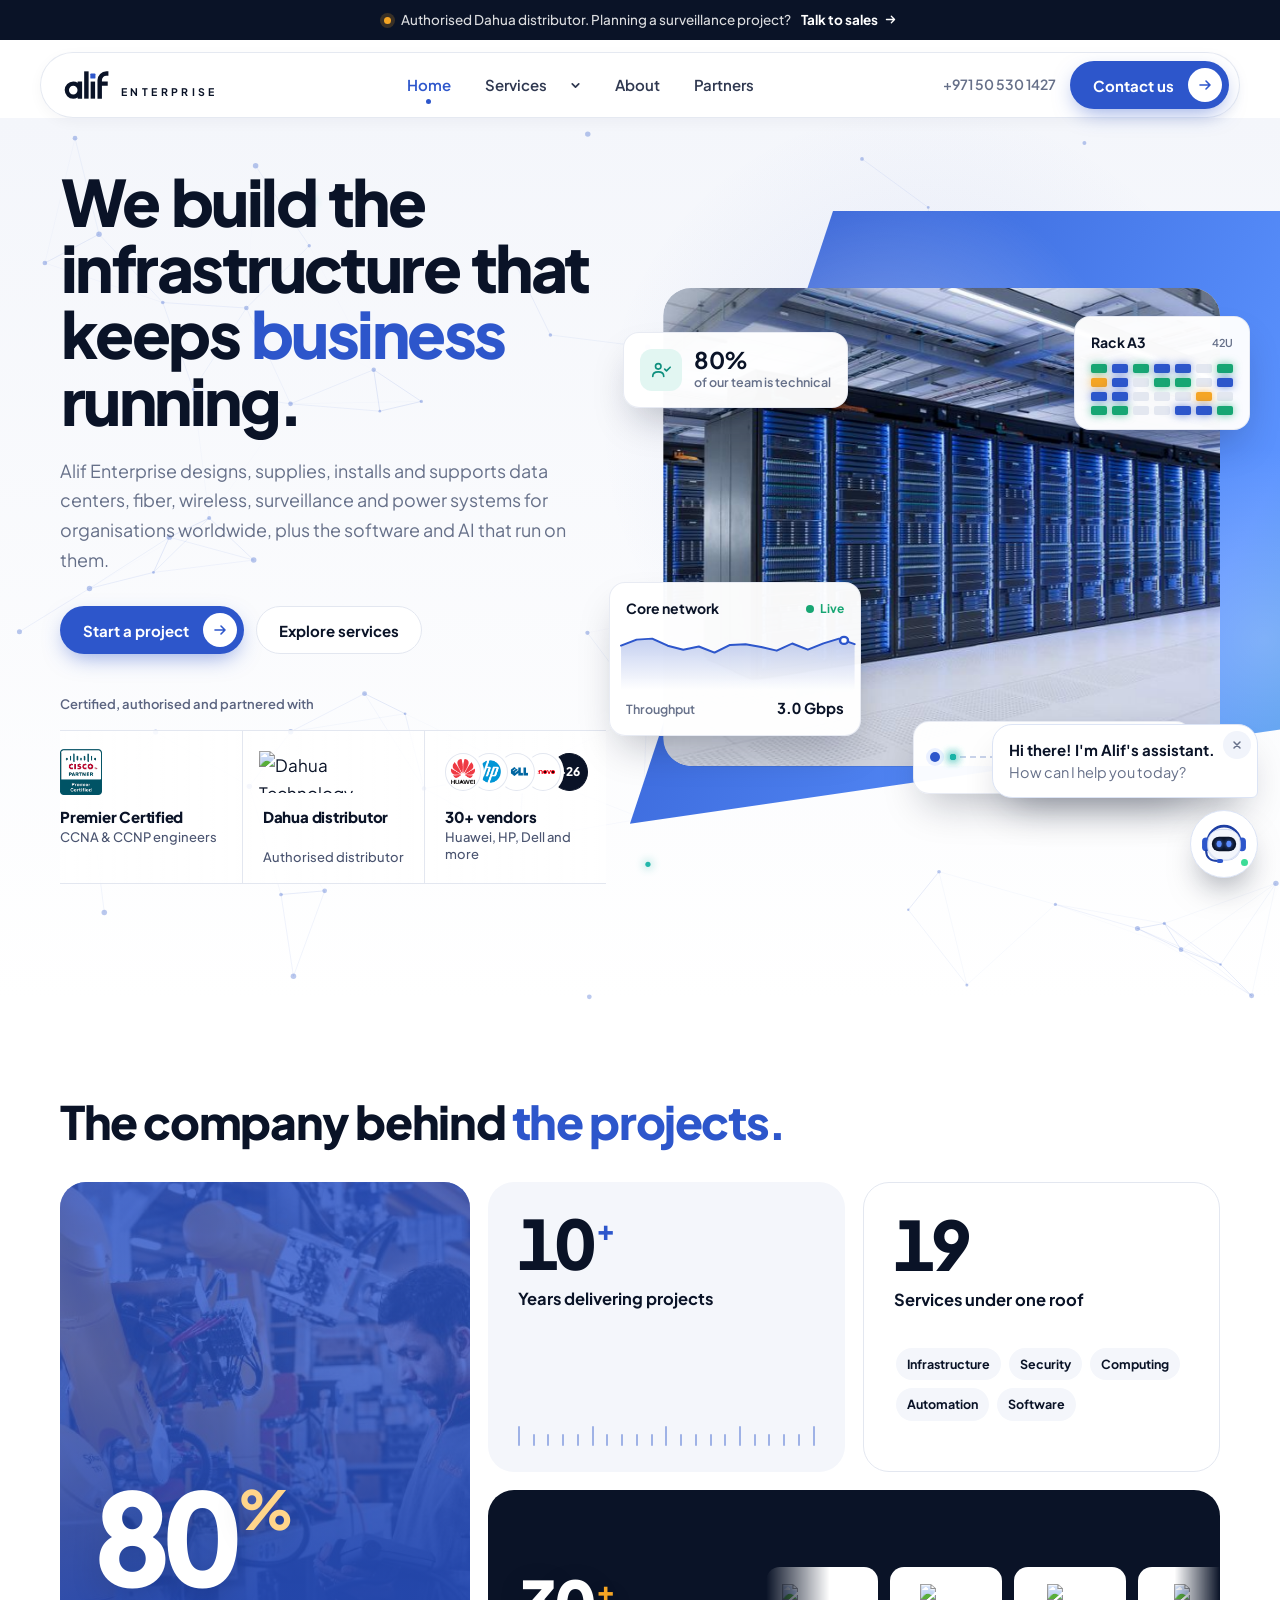
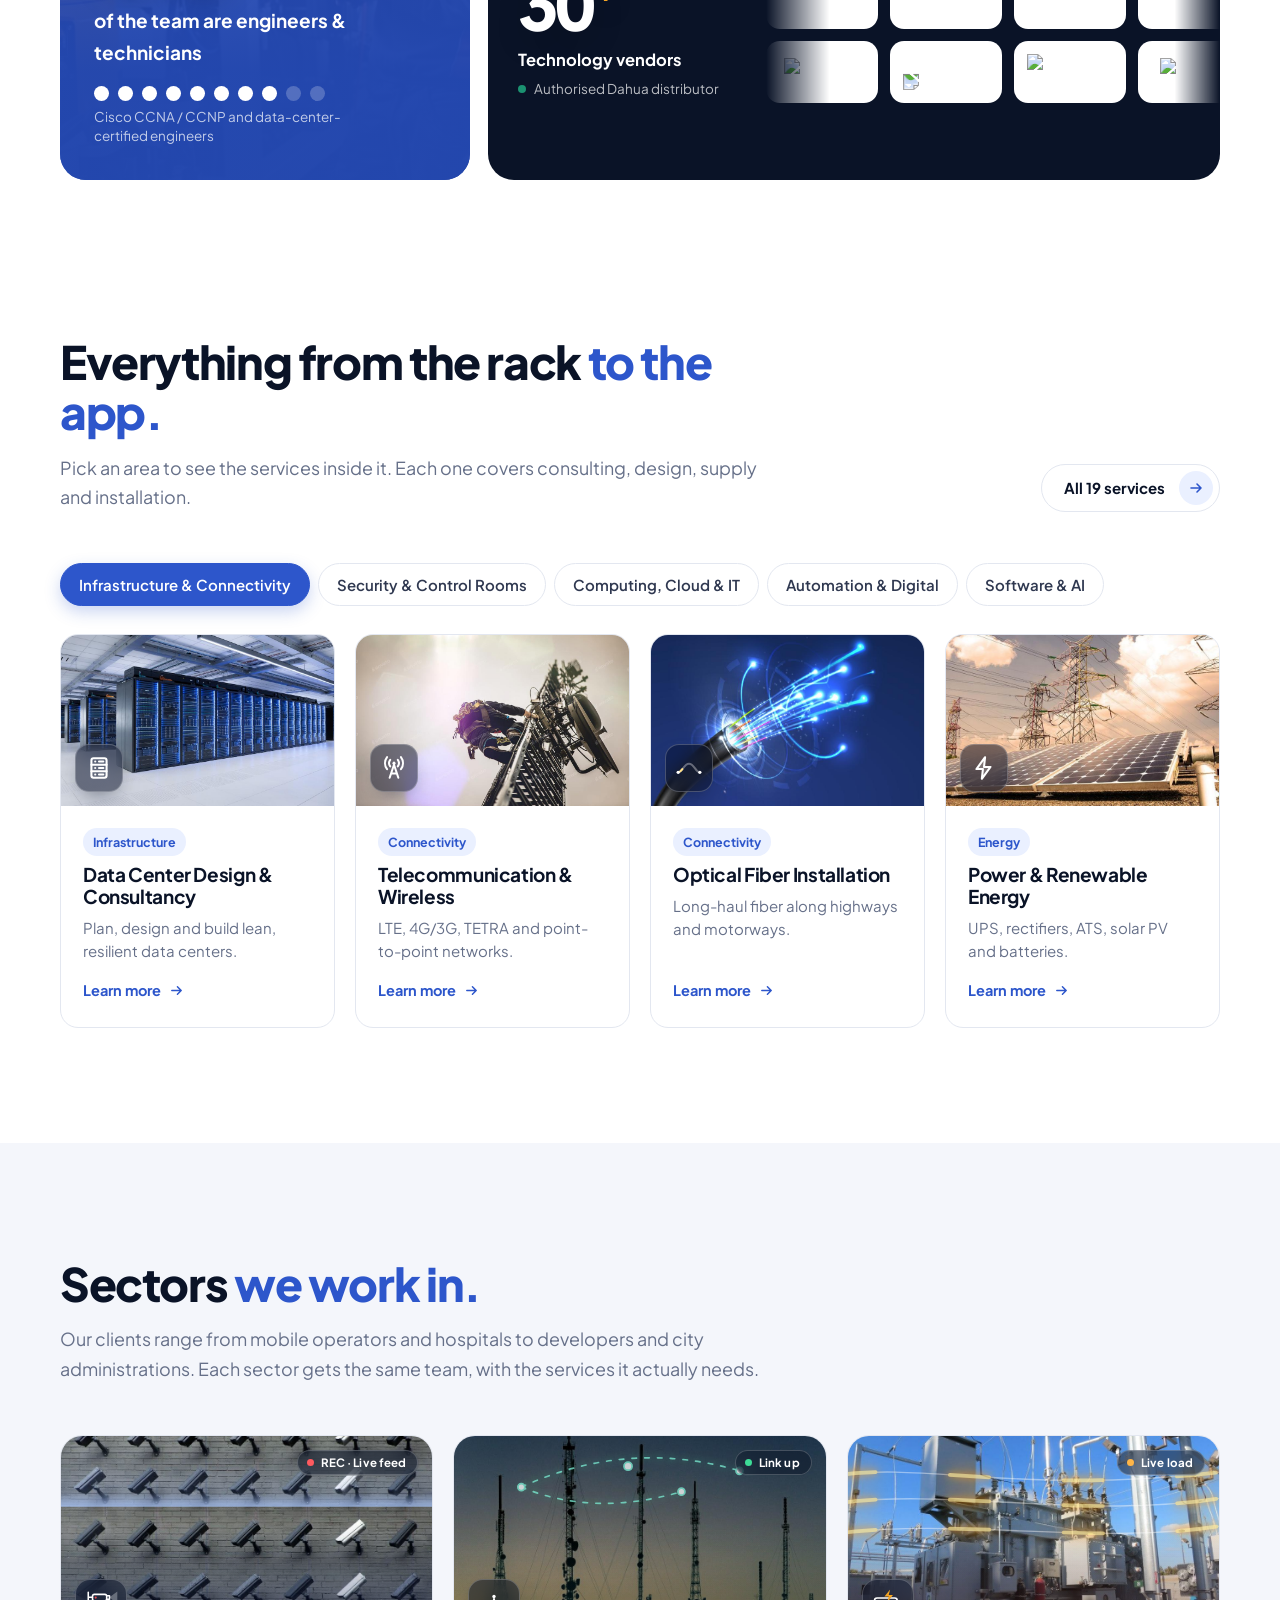
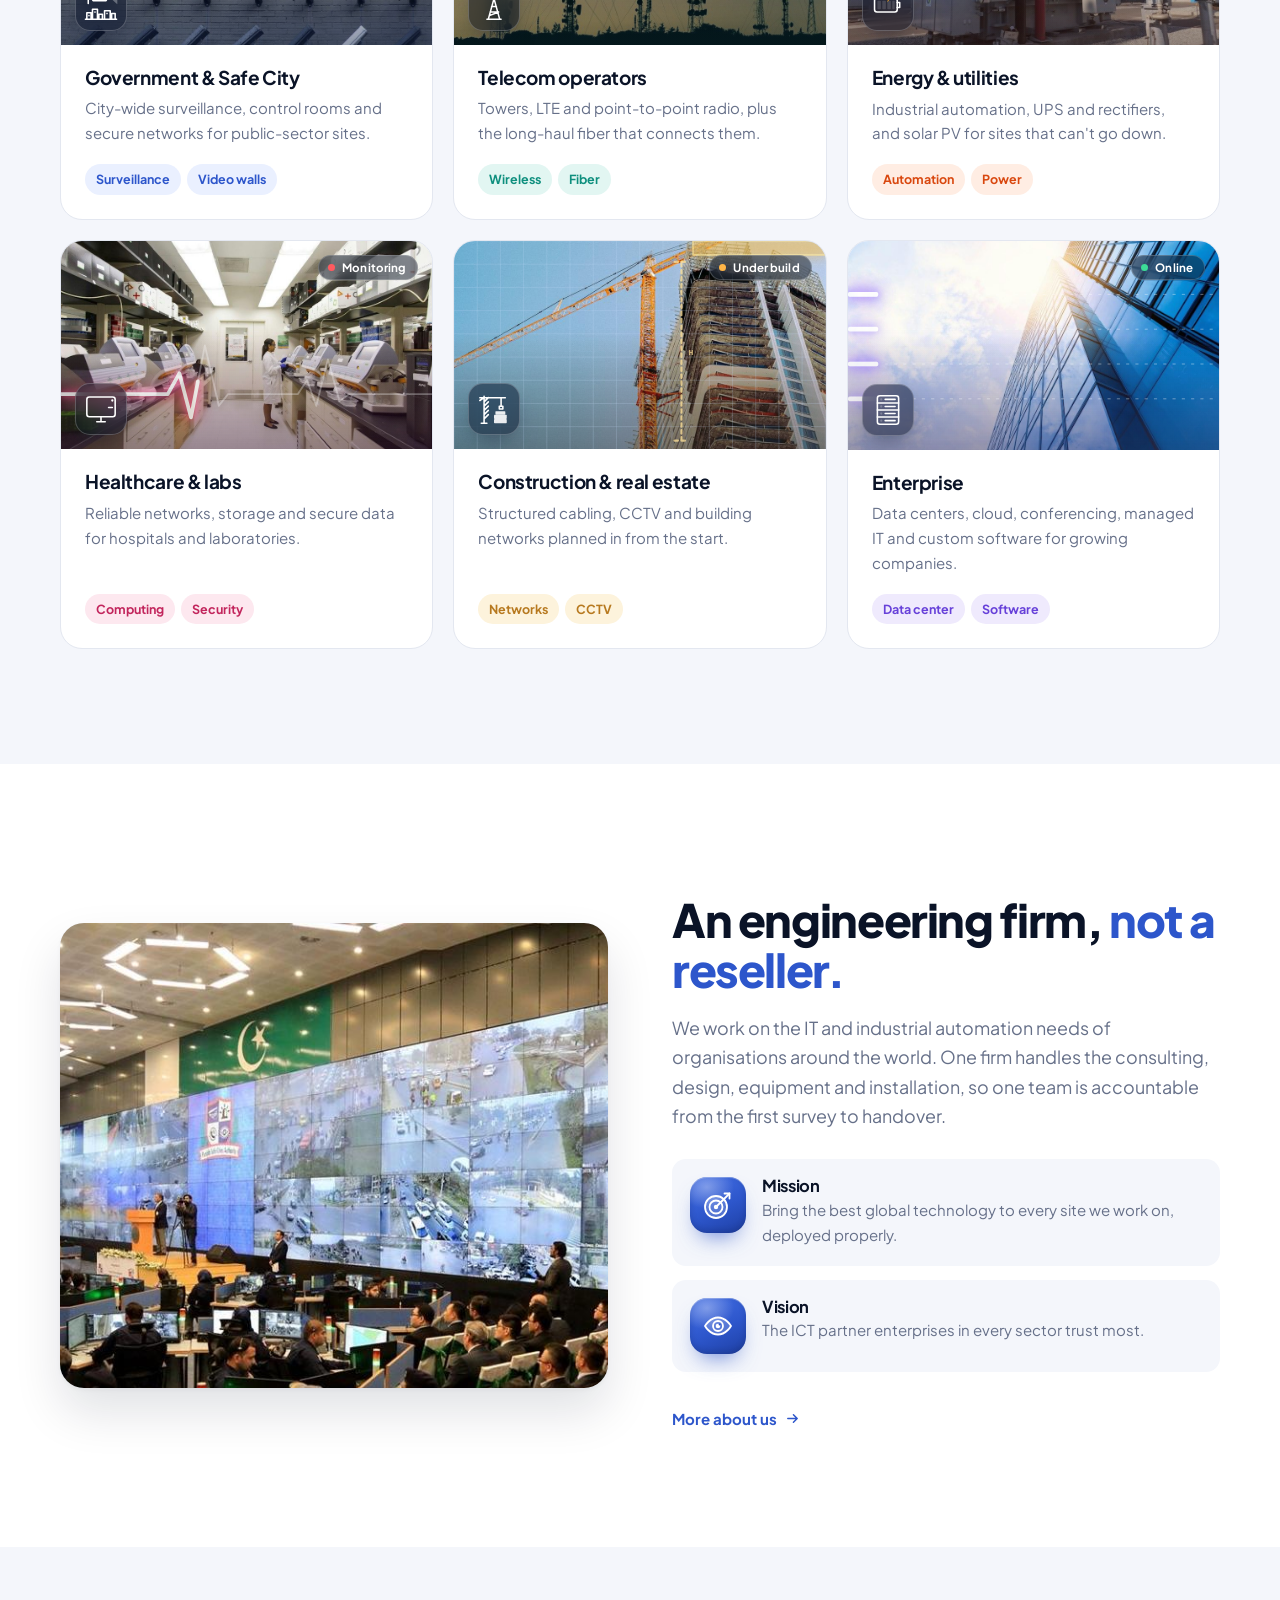
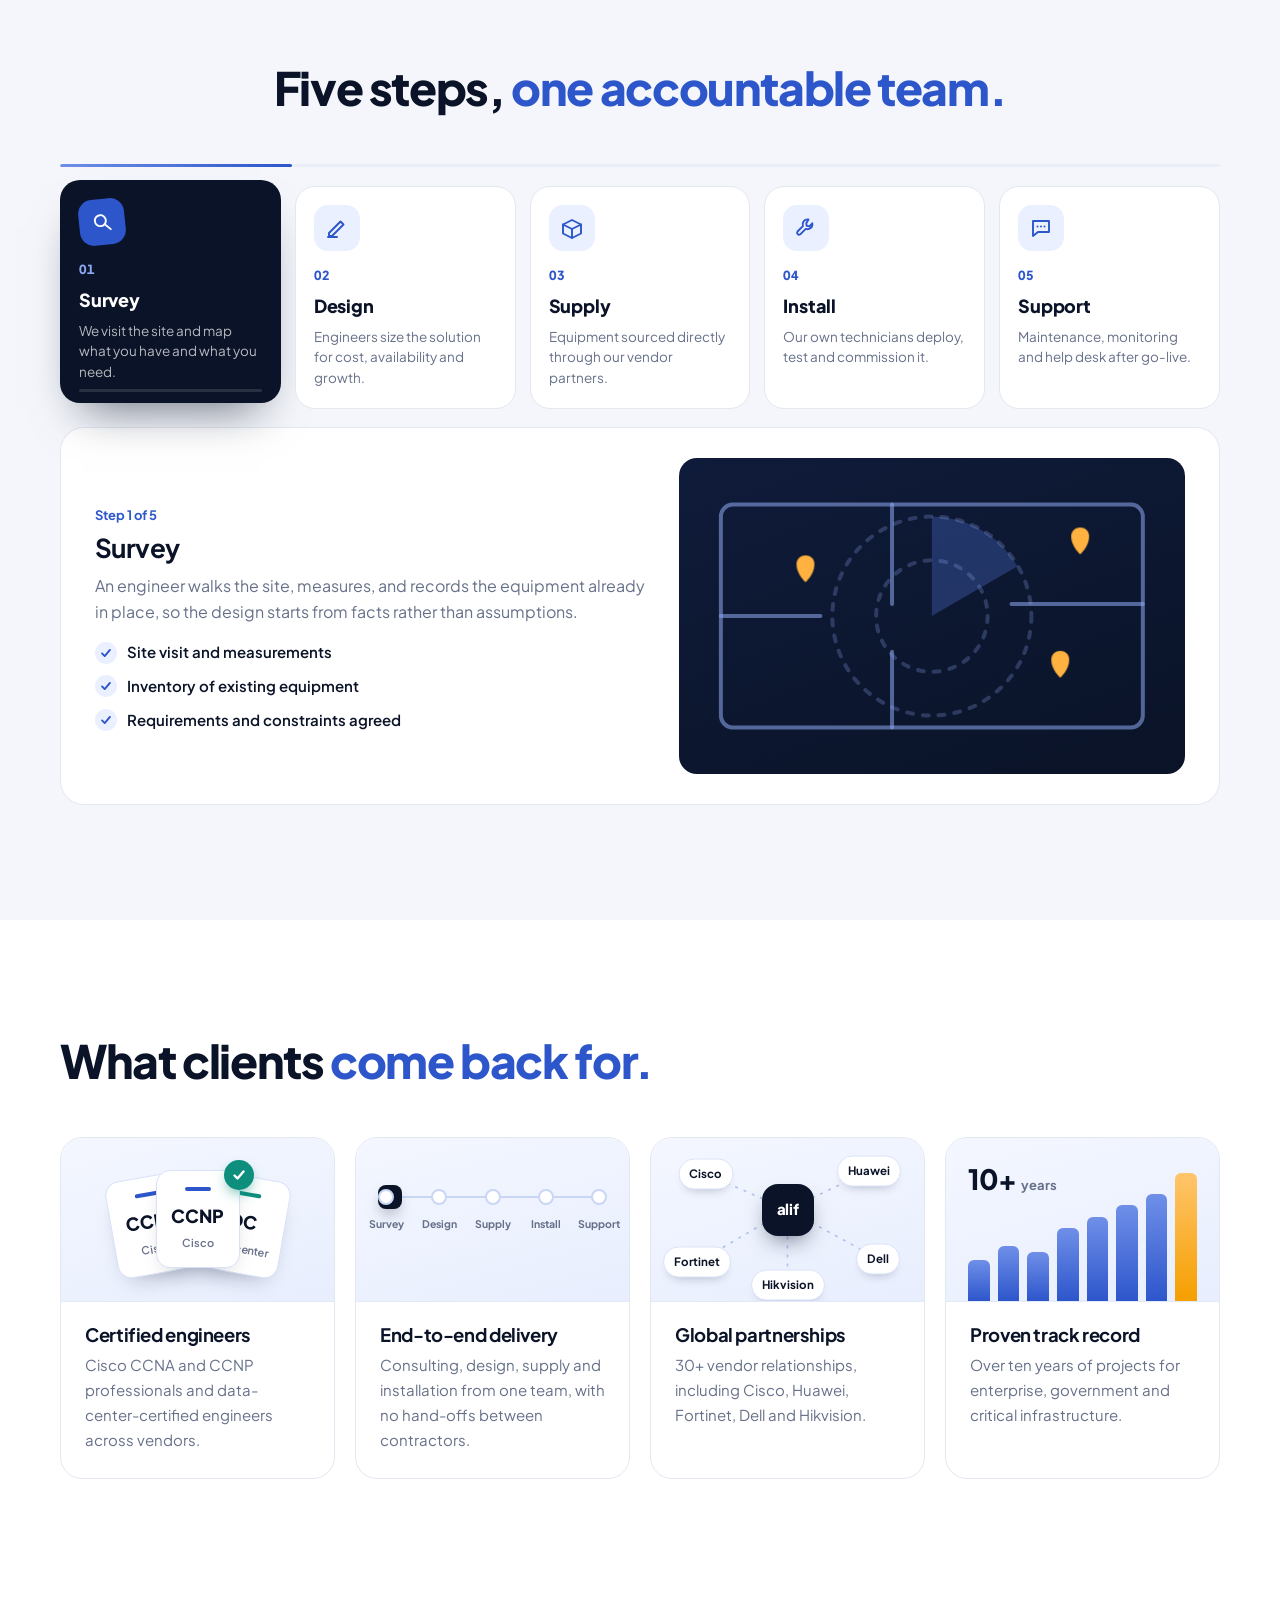
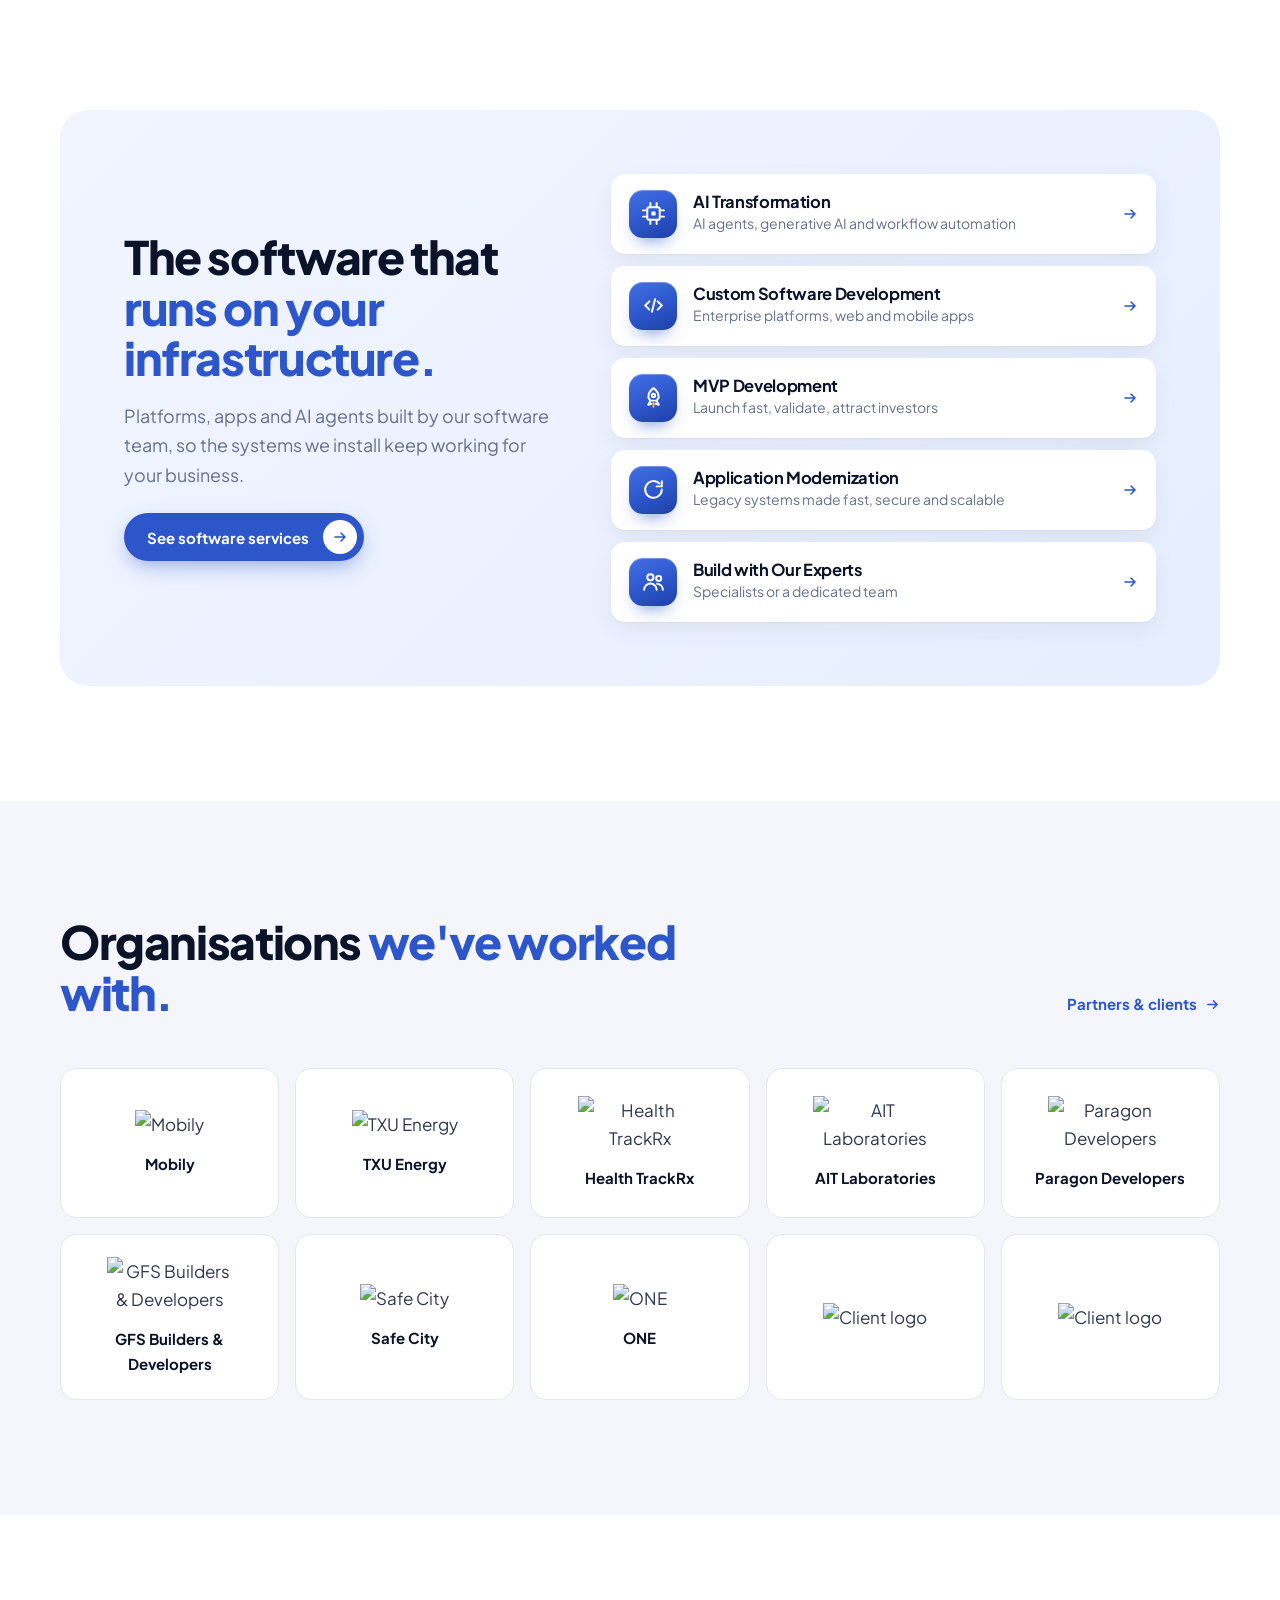
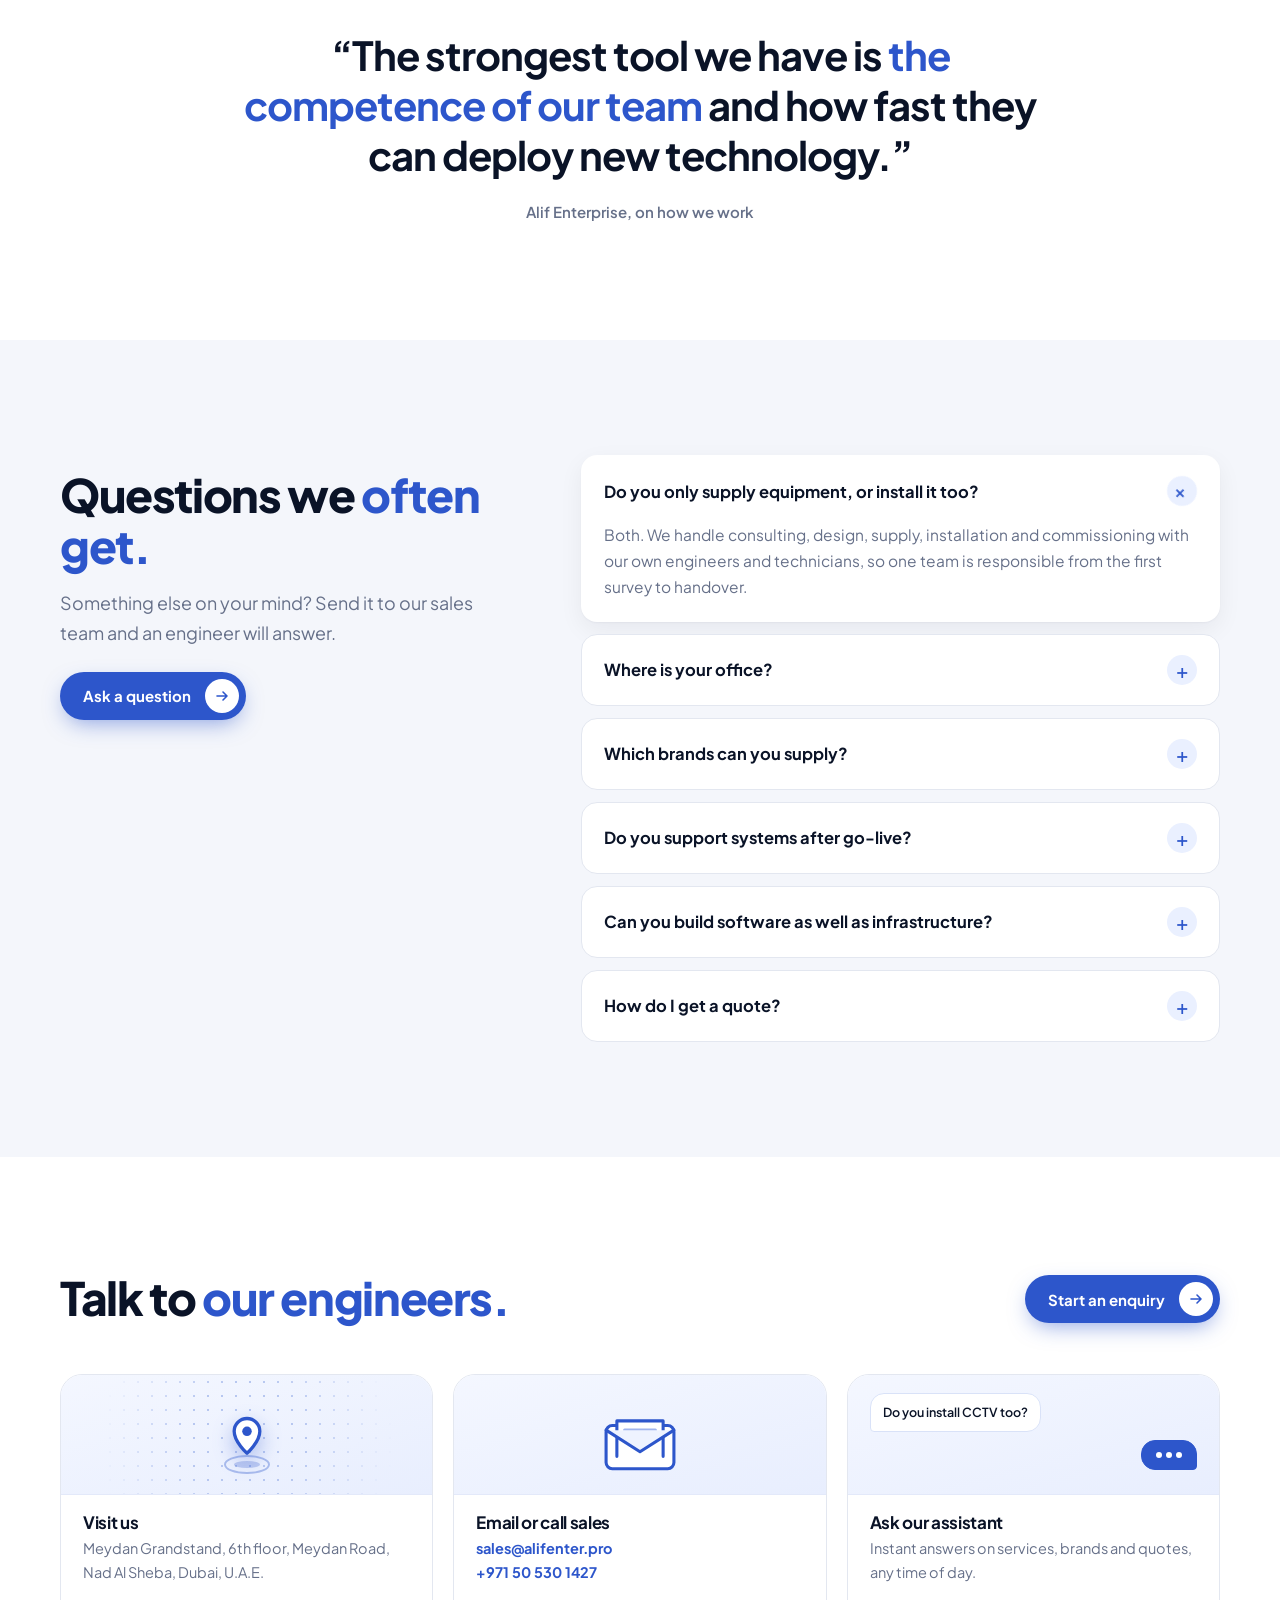
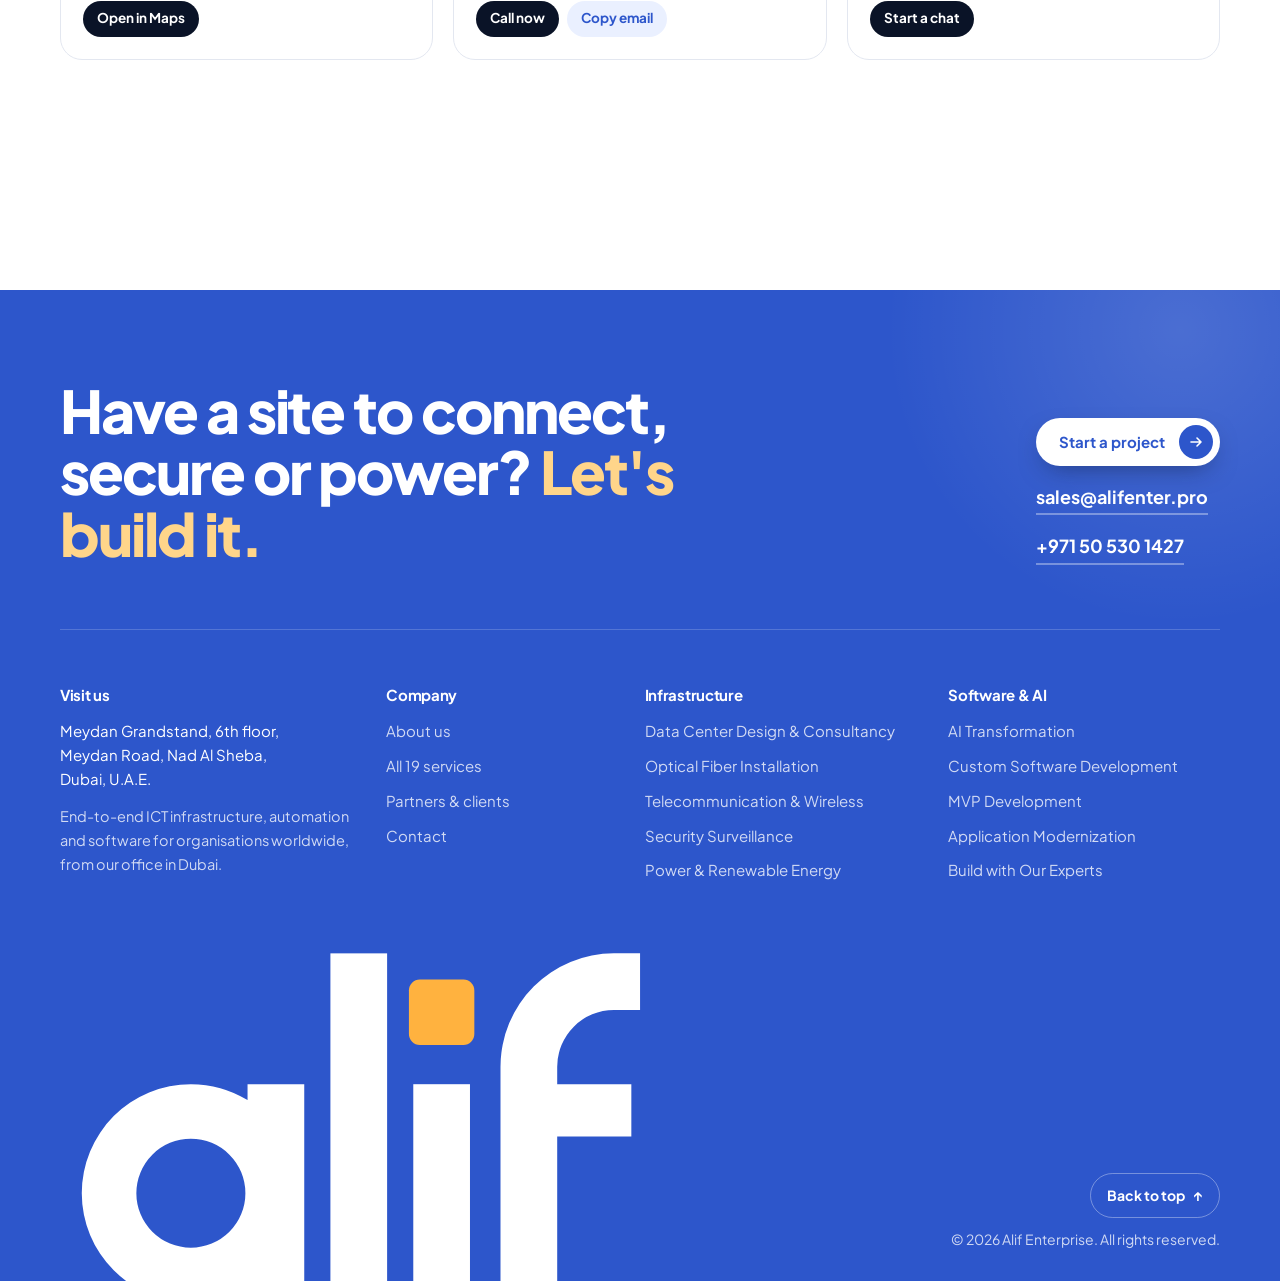
==== index.html @ ebf0b695 "Publish Alif Enterprise website" ====
<!doctype html>
<html lang="en">
<head>
<meta charset="utf-8">
<meta name="viewport" content="width=device-width, initial-scale=1">
<title>Alif Enterprise — Technology infrastructure, built and supported end to end</title>
<meta name="description" content="Alif Enterprise designs, supplies, installs and supports data centers, fiber, telecom, surveillance, power, automation and software for organisations worldwide.">
<meta name="theme-color" content="#ffffff">
<link rel="icon" href="assets/favicon.svg" type="image/svg+xml">
<link rel="preconnect" href="https://fonts.googleapis.com">
<link rel="preconnect" href="https://fonts.gstatic.com" crossorigin>
<link href="https://fonts.googleapis.com/css2?family=Plus+Jakarta+Sans:wght@300;400;500;600;700;800&display=swap" rel="stylesheet">
<link rel="stylesheet" href="assets/site.css">
</head>
<body>
<a class="skip" href="#main">Skip to content</a>
<div class="announce"><div class="wrap announce-inner"><span class="announce-dot"></span><span>Authorised Dahua distributor. Planning a surveillance project?</span><a href="contact.html?service=Security%20Surveillance">Talk to sales <svg class="ar" viewBox="0 0 16 16" aria-hidden="true"><path d="M3 8h10M9 4l4 4-4 4" fill="none" stroke="currentColor" stroke-width="1.6" stroke-linecap="round" stroke-linejoin="round"/></svg></a></div></div>
<header class="site-header">
  <div class="nav-shell">
    <div class="nav-pill">
      <a class="brand" href="index.html" aria-label="Alif Enterprise — home"><svg class="logo" viewBox="0 8 270 164" aria-hidden="true"><g fill="currentColor"><path fill-rule="evenodd" d="M60 70a50 50 0 1 0 0 100a50 50 0 0 0 26-7.3V170h26V70H86v7.3A50 50 0 0 0 60 70Zm0 25a25 25 0 1 1 0 50a25 25 0 0 1 0-50Z"/><rect x="124" y="10" width="26" height="160"/><rect x="162" y="70" width="26" height="100"/><path d="M202 170V62a52 52 0 0 1 52-52h12v26h-12a26 26 0 0 0-26 26v8h34v24h-34v76Z"/></g><rect x="160" y="22" width="30" height="30" rx="5" fill="#2D56CB"/></svg><span>ENTERPRISE</span></a>
      <nav class="nav" id="nav" aria-label="Main"><span class="nav-ind" aria-hidden="true"></span><a class="nav-link" href="index.html" aria-current="page">Home</a><div class="nav-item has-mega"><a class="nav-link" href="services.html">Services</a><button class="mega-toggle" type="button" aria-expanded="false" aria-controls="mega" aria-label="Show services menu"><svg class="chev" viewBox="0 0 12 12" aria-hidden="true"><path d="M3 4.5l3 3 3-3" fill="none" stroke="currentColor" stroke-width="1.6" stroke-linecap="round" stroke-linejoin="round"/></svg></button></div><a class="nav-link" href="about.html">About</a><a class="nav-link" href="partners.html">Partners</a><a class="btn btn-primary nav-cta nav-cta-m" href="contact.html">Contact us <svg class="ar" viewBox="0 0 16 16" aria-hidden="true"><path d="M3 8h10M9 4l4 4-4 4" fill="none" stroke="currentColor" stroke-width="1.6" stroke-linecap="round" stroke-linejoin="round"/></svg></a></nav>
      <div class="nav-actions">
        <a class="nav-mail" href="tel:+971505301427">+971 50 530 1427</a>
        <a class="btn btn-primary nav-cta" href="contact.html">Contact us <svg class="ar" viewBox="0 0 16 16" aria-hidden="true"><path d="M3 8h10M9 4l4 4-4 4" fill="none" stroke="currentColor" stroke-width="1.6" stroke-linecap="round" stroke-linejoin="round"/></svg></a>
        <button class="nav-toggle" type="button" aria-expanded="false" aria-controls="nav" aria-label="Open menu"><span></span><span></span></button>
      </div>
      <div class="mega" id="mega" role="region" aria-label="Services menu">
        <div class="mega-grid">
          <a class="mega-feature" href="services.html#data-center">
            <span class="mega-img"><img src="assets/img/page4_img1.jpg" alt=""></span>
            <span class="mega-feature-body"><span class="tag">Featured service</span><b>Data Center Design &amp; Consultancy</b><span>Lean, resilient facilities sized for growth.</span></span>
          </a>
          <div class="mega-col"><div class="mega-group"><h4>Infrastructure &amp; Connectivity</h4><ul><li><a href="services.html#data-center">Data Center Design &amp; Consultancy</a></li><li><a href="services.html#telecom">Telecommunication &amp; Wireless</a></li><li><a href="services.html#fiber">Optical Fiber Installation</a></li><li><a href="services.html#power">Power &amp; Renewable Energy</a></li></ul></div><div class="mega-group"><h4>Security &amp; Control Rooms</h4><ul><li><a href="services.html#surveillance">Security Surveillance</a></li><li><a href="services.html#network">Network Infrastructure &amp; Security</a></li><li><a href="services.html#video-wall">Video Wall Solutions</a></li></ul></div></div><div class="mega-col"><div class="mega-group"><h4>Computing, Cloud &amp; IT</h4><ul><li><a href="services.html#computing">Enterprise Computing &amp; Storage</a></li><li><a href="services.html#virtualization">Virtualization / HCI / SDDC</a></li><li><a href="services.html#conferencing">Video Conferencing Solutions</a></li><li><a href="services.html#managed">Managed IT Services</a></li></ul></div><div class="mega-group"><h4>Automation &amp; Digital</h4><ul><li><a href="services.html#automation">Industrial Automation</a></li><li><a href="services.html#iot">Digital Transformation &amp; IoT</a></li><li><a href="services.html#ai">AI &amp; Data Analytics</a></li></ul></div></div><div class="mega-col"><div class="mega-group"><h4>Software &amp; AI</h4><ul><li><a href="services.html#ai-transformation">AI Transformation</a></li><li><a href="services.html#custom-software">Custom Software Development</a></li><li><a href="services.html#mvp">MVP Development</a></li><li><a href="services.html#modernization">Application Modernization</a></li><li><a href="services.html#experts">Build with Our Experts</a></li></ul></div></div>
        </div>
        <div class="mega-foot"><span><span class="live"></span>19 services, one team from survey to support</span><a class="text-link" href="services.html">View all services <svg class="ar" viewBox="0 0 16 16" aria-hidden="true"><path d="M3 8h10M9 4l4 4-4 4" fill="none" stroke="currentColor" stroke-width="1.6" stroke-linecap="round" stroke-linejoin="round"/></svg></a></div>
      </div>
    </div>
  </div>
</header>
<main id="main">
  <section class="hero hx" id="top">
    <canvas class="hx-net" aria-hidden="true"></canvas>
    <div class="hx-spot" aria-hidden="true"></div>
    <div class="wrap hx-grid">
      <div class="hx-copy">
        <h1 class="h1 hx-title"><span class="vh">We build the infrastructure that keeps business running.</span>
          <span aria-hidden="true"><span class="w"><span class="wi" style="--i:0">We</span></span> <span class="w"><span class="wi" style="--i:1">build</span></span> <span class="w"><span class="wi" style="--i:2">the</span></span> <span class="w"><span class="wi" style="--i:3">infrastructure</span></span> <span class="w"><span class="wi" style="--i:4">that</span></span> <span class="w"><span class="wi" style="--i:5">keeps</span></span> <span class="w"><span class="wi rot-wrap" style="--i:6"><span class="rot" aria-hidden="true"><span class="rot-item on">business</span><span class="rot-item">hospitals</span><span class="rot-item">safe cities</span><span class="rot-item">telecoms</span><span class="rot-item">factories</span><span class="rot-item">enterprises</span></span></span></span> <span class="w"><span class="wi" style="--i:7">running.</span></span></span>
        </h1>
        <p class="lead hx-lead" data-hx style="--d:.9s">Alif Enterprise designs, supplies, installs and supports data centers, fiber, wireless, surveillance and power systems for organisations worldwide, plus the software and AI that run on them.</p>
        <div class="hero-ctas" data-hx style="--d:1.05s">
          <a class="btn btn-primary btn-shine" href="contact.html" data-magnetic>Start a project <svg class="ar" viewBox="0 0 16 16" aria-hidden="true"><path d="M3 8h10M9 4l4 4-4 4" fill="none" stroke="currentColor" stroke-width="1.6" stroke-linecap="round" stroke-linejoin="round"/></svg></a>
          <a class="btn btn-outline" href="services.html" data-magnetic>Explore services</a>
        </div>
        <div class="proof" data-hx style="--d:1.2s">
          <p class="proof-k">Certified, authorised and partnered with</p>
          <div class="proof-row">
            <a class="pf" href="about.html">
              <span class="pf-logo pf-cisco"><img src="[data-uri]" alt="Cisco Partner, Premier Certified"></span>
              <span class="pf-t"><b>Premier Certified</b><small>CCNA &amp; CCNP engineers</small></span>
            </a>
            <a class="pf" href="partners.html">
              <span class="pf-logo pf-dahua"><img src="https://www.alifenter.com/images/alif_page9_img13.png" alt="Dahua Technology, Authorized Distributor"></span>
              <span class="pf-t"><b>Dahua distributor</b><small>Authorised distributor</small></span>
            </a>
            <a class="pf" href="partners.html">
              <span class="pf-logo pf-stack"><span class="av" style="--k:0"><img src="[data-uri]" alt="Huawei"></span><span class="av" style="--k:1"><img src="[data-uri]" alt="HP"></span><span class="av" style="--k:2"><img src="[data-uri]" alt="Dell"></span><span class="av" style="--k:3"><img src="[data-uri]" alt="Lenovo"></span><span class="av more">+26</span></span>
              <span class="pf-t"><b>30+ vendors</b><small>Huawei, HP, Dell and more</small></span>
            </a>
          </div>
        </div>
      </div>

      <div class="hx-visual" aria-hidden="true">
        <div class="hx-band"></div>
        <div class="hx-stage">
          <div class="hx-photo" data-depth="10"><img src="assets/img/page4_img1.jpg" alt="" fetchpriority="high"><span class="hx-scan"></span></div>

          <div class="hx-card hx-net-card" data-depth="28" style="--d:1.25s">
            <div class="hx-card-head"><b>Core network</b><span class="live-tag"><span class="live"></span>Live</span></div>
            <svg class="spark" viewBox="0 0 220 70" preserveAspectRatio="none"><defs><linearGradient id="sg" x1="0" x2="0" y1="0" y2="1"><stop offset="0" stop-color="#2D56CB" stop-opacity=".28"/><stop offset="1" stop-color="#2D56CB" stop-opacity="0"/></linearGradient></defs><path class="spark-fill" d=""/><path class="spark-line" d=""/><circle class="spark-dot" r="4"/></svg>
            <div class="hx-card-foot"><span>Throughput</span><b><span class="tp">2.4</span> Gbps</b></div>
          </div>

          <div class="hx-card hx-rack" data-depth="40" style="--d:1.4s">
            <div class="hx-card-head"><b>Rack A3</b><small>42U</small></div>
            <div class="leds"><i></i><i></i><i></i><i></i><i></i><i></i><i></i><i></i><i></i><i></i><i></i><i></i><i></i><i></i><i></i><i></i><i></i><i></i><i></i><i></i><i></i><i></i><i></i><i></i><i></i><i></i><i></i><i></i></div>
          </div>

          <div class="hx-card hx-chip" data-depth="22" style="--d:1.55s">
            <span class="ic"><svg viewBox="0 0 24 24" fill="none" stroke="currentColor" stroke-width="1.8" stroke-linecap="round" stroke-linejoin="round"><circle cx="9" cy="8" r="3"/><path d="M3 19c0-3.3 2.7-5 6-5s6 1.7 6 5"/><path d="M16 11l2 2 4-4"/></svg></span>
            <div><b><span data-count="80">80</span>%</b><small>of our team is technical</small></div>
          </div>

          <div class="hx-card hx-fiber" data-depth="34" style="--d:1.7s">
            <span class="node"></span><span class="link"><i></i><i></i><i></i></span><span class="node"></span>
            <div><b>Fiber link</b><small>Site A → Site B · online</small></div>
          </div>
        </div>
      </div>
    </div>
  </section>

  <section class="numbers" aria-labelledby="numbers-h"><div class="wrap"><div class="numbers-head" data-reveal><h2 class="h2" id="numbers-h">The company behind <em>the projects.</em></h2></div><div class="bento"><article class="tile t-big" tabindex="0"><div class="t-photo"><img src="assets/img/page6_img1.jpg" alt=""></div><span class="glare" aria-hidden="true"></span><span class="shine" aria-hidden="true"></span><div class="t-body"><b class="t-n"><span data-count="80">80</span><sup>%</sup></b><p class="t-l">of the team are engineers &amp; technicians</p><div class="dots" aria-hidden="true"><i class="on" style="--i:0"></i><i class="on" style="--i:1"></i><i class="on" style="--i:2"></i><i class="on" style="--i:3"></i><i class="on" style="--i:4"></i><i class="on" style="--i:5"></i><i class="on" style="--i:6"></i><i class="on" style="--i:7"></i><i class="" style="--i:8"></i><i class="" style="--i:9"></i></div><small class="t-s">Cisco CCNA / CCNP and data-center-certified engineers</small></div></article><article class="tile t-years" tabindex="0"><span class="glare" aria-hidden="true"></span><span class="shine" aria-hidden="true"></span><b class="t-n"><span data-count="10">10</span><sup>+</sup></b><p class="t-l">Years delivering projects</p><div class="ruler" aria-hidden="true"><i style="--i:0"></i><i style="--i:1"></i><i style="--i:2"></i><i style="--i:3"></i><i style="--i:4"></i><i style="--i:5"></i><i style="--i:6"></i><i style="--i:7"></i><i style="--i:8"></i><i style="--i:9"></i><i style="--i:10"></i><i style="--i:11"></i><i style="--i:12"></i><i style="--i:13"></i><i style="--i:14"></i><i style="--i:15"></i><i style="--i:16"></i><i style="--i:17"></i><i style="--i:18"></i><i style="--i:19"></i><i style="--i:20"></i><span class="playhead"></span></div></article><article class="tile t-svc" tabindex="0"><span class="glare" aria-hidden="true"></span><span class="shine" aria-hidden="true"></span><b class="t-n"><span data-count="19">19</span></b><p class="t-l">Services under one roof</p><div class="chips"><a class="chip" href="services.html" style="--i:0"><span>Infrastructure</span><em>4</em></a><a class="chip" href="services.html" style="--i:1"><span>Security</span><em>3</em></a><a class="chip" href="services.html" style="--i:2"><span>Computing</span><em>4</em></a><a class="chip" href="services.html" style="--i:3"><span>Automation</span><em>3</em></a><a class="chip" href="services.html" style="--i:4"><span>Software</span><em>5</em></a></div></article><article class="tile t-ven" tabindex="0"><span class="glare" aria-hidden="true"></span><span class="shine" aria-hidden="true"></span><div class="t-ven-copy"><b class="t-n"><span data-count="30">30</span><sup>+</sup></b><p class="t-l">Technology vendors</p><small class="t-s"><span class="live-dot"></span>Authorised Dahua distributor</small></div><div class="belts" aria-hidden="true"><div class="belt"><div class="belt-track"><span class="lg"><img class="" src="https://www.alifenter.com/images/alif_page9_img1.png" alt="Fortinet" loading="lazy" decoding="async"></span><span class="lg"><img class="" src="https://www.alifenter.com/images/alif_page9_img5.png" alt="H3C" loading="lazy" decoding="async"></span><span class="lg"><img class="" src="https://www.alifenter.com/images/alif_page9_img19.png" alt="Dell" loading="lazy" decoding="async"></span><span class="lg"><img class="" src="https://www.alifenter.com/images/alif_page9_img18.png" alt="HP" loading="lazy" decoding="async"></span><span class="lg"><img class="" src="https://www.alifenter.com/images/alif_page9_img22.png" alt="Lenovo" loading="lazy" decoding="async"></span><span class="lg"><img class="" src="https://www.alifenter.com/images/alif_page9_img21.png" alt="Samsung" loading="lazy" decoding="async" style="transform:scaleY(-1)"></span><span class="lg"><img class="" src="https://www.alifenter.com/images/alif_page9_img23.png" alt="Hikvision" loading="lazy" decoding="async"></span><span class="lg"><img class="" src="https://www.alifenter.com/images/alif_page9_img13.png" alt="Dahua" loading="lazy" decoding="async"></span><span class="lg"><img class="" src="https://www.alifenter.com/images/alif_page9_img24.png" alt="Hytera" loading="lazy" decoding="async"></span><span class="lg"><img class="" src="https://www.alifenter.com/images/alif_page9_img1.png" alt="Fortinet" loading="lazy" decoding="async"></span><span class="lg"><img class="" src="https://www.alifenter.com/images/alif_page9_img5.png" alt="H3C" loading="lazy" decoding="async"></span><span class="lg"><img class="" src="https://www.alifenter.com/images/alif_page9_img19.png" alt="Dell" loading="lazy" decoding="async"></span><span class="lg"><img class="" src="https://www.alifenter.com/images/alif_page9_img18.png" alt="HP" loading="lazy" decoding="async"></span><span class="lg"><img class="" src="https://www.alifenter.com/images/alif_page9_img22.png" alt="Lenovo" loading="lazy" decoding="async"></span><span class="lg"><img class="" src="https://www.alifenter.com/images/alif_page9_img21.png" alt="Samsung" loading="lazy" decoding="async" style="transform:scaleY(-1)"></span><span class="lg"><img class="" src="https://www.alifenter.com/images/alif_page9_img23.png" alt="Hikvision" loading="lazy" decoding="async"></span><span class="lg"><img class="" src="https://www.alifenter.com/images/alif_page9_img13.png" alt="Dahua" loading="lazy" decoding="async"></span><span class="lg"><img class="" src="https://www.alifenter.com/images/alif_page9_img24.png" alt="Hytera" loading="lazy" decoding="async"></span></div></div><div class="belt rev"><div class="belt-track"><span class="lg"><img class="" src="https://www.alifenter.com/images/alif_page9_img22.png" alt="Lenovo" loading="lazy" decoding="async"></span><span class="lg"><img class="" src="https://www.alifenter.com/images/alif_page9_img21.png" alt="Samsung" loading="lazy" decoding="async" style="transform:scaleY(-1)"></span><span class="lg"><img class="" src="https://www.alifenter.com/images/alif_page9_img23.png" alt="Hikvision" loading="lazy" decoding="async"></span><span class="lg"><img class="" src="https://www.alifenter.com/images/alif_page9_img13.png" alt="Dahua" loading="lazy" decoding="async"></span><span class="lg"><img class="" src="https://www.alifenter.com/images/alif_page9_img24.png" alt="Hytera" loading="lazy" decoding="async"></span><span class="lg"><img class="" src="https://www.alifenter.com/images/alif_page9_img1.png" alt="Fortinet" loading="lazy" decoding="async"></span><span class="lg"><img class="" src="https://www.alifenter.com/images/alif_page9_img5.png" alt="H3C" loading="lazy" decoding="async"></span><span class="lg"><img class="" src="https://www.alifenter.com/images/alif_page9_img19.png" alt="Dell" loading="lazy" decoding="async"></span><span class="lg"><img class="" src="https://www.alifenter.com/images/alif_page9_img18.png" alt="HP" loading="lazy" decoding="async"></span><span class="lg"><img class="" src="https://www.alifenter.com/images/alif_page9_img22.png" alt="Lenovo" loading="lazy" decoding="async"></span><span class="lg"><img class="" src="https://www.alifenter.com/images/alif_page9_img21.png" alt="Samsung" loading="lazy" decoding="async" style="transform:scaleY(-1)"></span><span class="lg"><img class="" src="https://www.alifenter.com/images/alif_page9_img23.png" alt="Hikvision" loading="lazy" decoding="async"></span><span class="lg"><img class="" src="https://www.alifenter.com/images/alif_page9_img13.png" alt="Dahua" loading="lazy" decoding="async"></span><span class="lg"><img class="" src="https://www.alifenter.com/images/alif_page9_img24.png" alt="Hytera" loading="lazy" decoding="async"></span><span class="lg"><img class="" src="https://www.alifenter.com/images/alif_page9_img1.png" alt="Fortinet" loading="lazy" decoding="async"></span><span class="lg"><img class="" src="https://www.alifenter.com/images/alif_page9_img5.png" alt="H3C" loading="lazy" decoding="async"></span><span class="lg"><img class="" src="https://www.alifenter.com/images/alif_page9_img19.png" alt="Dell" loading="lazy" decoding="async"></span><span class="lg"><img class="" src="https://www.alifenter.com/images/alif_page9_img18.png" alt="HP" loading="lazy" decoding="async"></span></div></div></div></article></div></div></section>

  <section class="section" id="services">
    <div class="wrap">
      <div class="sec-head row">
        <div>
          <h2 class="h2">Everything from the rack <em>to the app.</em></h2>
          <p class="lead">Pick an area to see the services inside it. Each one covers consulting, design, supply and installation.</p>
        </div>
        <a class="btn btn-outline" href="services.html">All 19 services <svg class="ar" viewBox="0 0 16 16" aria-hidden="true"><path d="M3 8h10M9 4l4 4-4 4" fill="none" stroke="currentColor" stroke-width="1.6" stroke-linecap="round" stroke-linejoin="round"/></svg></a>
      </div>
      <div class="tabs" role="tablist" aria-label="Service groups"><button class="tab" role="tab" type="button" id="tab-infra" aria-controls="panel-infra" aria-selected="true" tabindex="0">Infrastructure &amp; Connectivity</button><button class="tab" role="tab" type="button" id="tab-security" aria-controls="panel-security" aria-selected="false" tabindex="-1">Security &amp; Control Rooms</button><button class="tab" role="tab" type="button" id="tab-compute" aria-controls="panel-compute" aria-selected="false" tabindex="-1">Computing, Cloud &amp; IT</button><button class="tab" role="tab" type="button" id="tab-auto" aria-controls="panel-auto" aria-selected="false" tabindex="-1">Automation &amp; Digital</button><button class="tab" role="tab" type="button" id="tab-software" aria-controls="panel-software" aria-selected="false" tabindex="-1">Software &amp; AI</button></div><div class="tab-panel" role="tabpanel" id="panel-infra" aria-labelledby="tab-infra"><div class="card-grid"><a class="svc-card" href="services.html#data-center"><div class="media"><img src="assets/img/page4_img1.jpg" alt="" width="1000" height="625"><span class="svc-badge" aria-hidden="true"><svg viewBox="0 0 24 24"><rect x="5" y="3" width="14" height="18" rx="2"/><path d="M5 9h14M5 15h14M12 6h4M12 12h4M12 18h4"/><circle class="led k1" cx="8.5" cy="6" r="1"/><circle class="led k2" cx="8.5" cy="12" r="1"/><circle class="led k3" cx="8.5" cy="18" r="1"/></svg></span></div><div class="svc-card-body"><span class="tag">Infrastructure</span><h3>Data Center Design &amp; Consultancy</h3><p>Plan, design and build lean, resilient data centers.</p><span class="more">Learn more <svg class="ar" viewBox="0 0 16 16" aria-hidden="true"><path d="M3 8h10M9 4l4 4-4 4" fill="none" stroke="currentColor" stroke-width="1.6" stroke-linecap="round" stroke-linejoin="round"/></svg></span></div></a><a class="svc-card" href="services.html#telecom"><div class="media"><img src="assets/img/page4_img2.jpg" alt="" width="1000" height="625"><span class="svc-badge" aria-hidden="true"><svg viewBox="0 0 24 24"><path d="M12 9 8 21M12 9l4 12M9.3 17h5.4"/><circle class="dotf" cx="12" cy="7.5" r="1.4"/><path class="wv k1" d="M8.5 4.5a5 5 0 0 0 0 6M15.5 4.5a5 5 0 0 1 0 6"/><path class="wv k2" d="M5.6 2a9 9 0 0 0 0 11M18.4 2a9 9 0 0 1 0 11"/></svg></span></div><div class="svc-card-body"><span class="tag">Connectivity</span><h3>Telecommunication &amp; Wireless</h3><p>LTE, 4G/3G, TETRA and point-to-point networks.</p><span class="more">Learn more <svg class="ar" viewBox="0 0 16 16" aria-hidden="true"><path d="M3 8h10M9 4l4 4-4 4" fill="none" stroke="currentColor" stroke-width="1.6" stroke-linecap="round" stroke-linejoin="round"/></svg></span></div></a><a class="svc-card" href="services.html#fiber"><div class="media"><img src="assets/img/page4_img4.jpg" alt="" width="1000" height="625"><span class="svc-badge" aria-hidden="true"><svg viewBox="0 0 24 24"><path class="dim" d="M2 16c4 0 5-8 10-8s6 8 10 8"/><path class="flow" d="M2 16c4 0 5-8 10-8s6 8 10 8"/><circle class="dotf" cx="2" cy="16" r="1.5"/><circle class="dotf" cx="22" cy="16" r="1.5"/></svg></span></div><div class="svc-card-body"><span class="tag">Connectivity</span><h3>Optical Fiber Installation</h3><p>Long-haul fiber along highways and motorways.</p><span class="more">Learn more <svg class="ar" viewBox="0 0 16 16" aria-hidden="true"><path d="M3 8h10M9 4l4 4-4 4" fill="none" stroke="currentColor" stroke-width="1.6" stroke-linecap="round" stroke-linejoin="round"/></svg></span></div></a><a class="svc-card" href="services.html#power"><div class="media"><img src="assets/img/page6_img3.jpg" alt="" width="1000" height="625"><span class="svc-badge" aria-hidden="true"><svg viewBox="0 0 24 24"><path class="zap" d="M13 2 5 13h6l-1 9 8-11h-6z"/></svg></span></div><div class="svc-card-body"><span class="tag">Energy</span><h3>Power &amp; Renewable Energy</h3><p>UPS, rectifiers, ATS, solar PV and batteries.</p><span class="more">Learn more <svg class="ar" viewBox="0 0 16 16" aria-hidden="true"><path d="M3 8h10M9 4l4 4-4 4" fill="none" stroke="currentColor" stroke-width="1.6" stroke-linecap="round" stroke-linejoin="round"/></svg></span></div></a></div></div><div class="tab-panel" role="tabpanel" id="panel-security" aria-labelledby="tab-security" hidden><div class="card-grid"><a class="svc-card" href="services.html#surveillance"><div class="media"><img src="assets/img/page4_img3.jpg" alt="" width="1000" height="625"><span class="svc-badge" aria-hidden="true"><svg viewBox="0 0 24 24"><g class="pan"><rect x="3" y="6" width="13" height="7" rx="2"/><path d="M16 8.5l4-2v6l-4-2"/><circle class="recd" cx="6.5" cy="9.5" r="1"/></g><path d="M8 13v4H4"/><path d="M4 15v4"/></svg></span></div><div class="svc-card-body"><span class="tag">Security</span><h3>Security Surveillance</h3><p>IP CCTV and safe-city deployments.</p><span class="more">Learn more <svg class="ar" viewBox="0 0 16 16" aria-hidden="true"><path d="M3 8h10M9 4l4 4-4 4" fill="none" stroke="currentColor" stroke-width="1.6" stroke-linecap="round" stroke-linejoin="round"/></svg></span></div></a><a class="svc-card" href="services.html#network"><div class="media"><img src="assets/img/page5_img4.jpg" alt="" width="1000" height="625"><span class="svc-badge" aria-hidden="true"><svg viewBox="0 0 24 24"><circle cx="12" cy="5" r="2"/><circle cx="5" cy="19" r="2"/><circle cx="19" cy="19" r="2"/><path d="M12 7v5M12 12l-5.6 5.4M12 12l5.6 5.4"/><circle class="pkt" cx="12" cy="12" r="1.6"/></svg></span></div><div class="svc-card-body"><span class="tag">Security</span><h3>Network Infrastructure &amp; Security</h3><p>Fast, reliable networks protected end to end.</p><span class="more">Learn more <svg class="ar" viewBox="0 0 16 16" aria-hidden="true"><path d="M3 8h10M9 4l4 4-4 4" fill="none" stroke="currentColor" stroke-width="1.6" stroke-linecap="round" stroke-linejoin="round"/></svg></span></div></a><a class="svc-card" href="services.html#video-wall"><div class="media"><img src="assets/img/page6_img2.jpg" alt="" width="1000" height="625"><span class="svc-badge" aria-hidden="true"><svg viewBox="0 0 24 24"><rect class="cell k1" x="3" y="4" width="8" height="6" rx="1"/><rect class="cell k2" x="13" y="4" width="8" height="6" rx="1"/><rect class="cell k3" x="3" y="12" width="8" height="6" rx="1"/><rect class="cell k4" x="13" y="12" width="8" height="6" rx="1"/><path d="M9 21h6"/></svg></span></div><div class="svc-card-body"><span class="tag">Infrastructure</span><h3>Video Wall Solutions</h3><p>Control rooms, NOC, SOC and SCADA — turnkey.</p><span class="more">Learn more <svg class="ar" viewBox="0 0 16 16" aria-hidden="true"><path d="M3 8h10M9 4l4 4-4 4" fill="none" stroke="currentColor" stroke-width="1.6" stroke-linecap="round" stroke-linejoin="round"/></svg></span></div></a></div></div><div class="tab-panel" role="tabpanel" id="panel-compute" aria-labelledby="tab-compute" hidden><div class="card-grid"><a class="svc-card" href="services.html#computing"><div class="media"><img src="assets/img/page5_img3.jpg" alt="" width="1000" height="625"><span class="svc-badge" aria-hidden="true"><svg viewBox="0 0 24 24"><rect x="4" y="5" width="16" height="11" rx="1.5"/><path d="M2 19h20"/><path class="type" pathLength="1" d="M7 9h7M7 12h4"/></svg></span></div><div class="svc-card-body"><span class="tag">Infrastructure</span><h3>Enterprise Computing &amp; Storage</h3><p>Servers, storage, laptops and desktops.</p><span class="more">Learn more <svg class="ar" viewBox="0 0 16 16" aria-hidden="true"><path d="M3 8h10M9 4l4 4-4 4" fill="none" stroke="currentColor" stroke-width="1.6" stroke-linecap="round" stroke-linejoin="round"/></svg></span></div></a><a class="svc-card" href="services.html#virtualization"><div class="media"><img src="assets/img/page5_img1.jpg" alt="" width="1000" height="625"><span class="svc-badge" aria-hidden="true"><svg viewBox="0 0 24 24"><path class="ly k1" d="M12 3 21 8l-9 5-9-5z"/><path class="ly k2" d="M3 12l9 5 9-5"/><path class="ly k3" d="M3 16l9 5 9-5"/></svg></span></div><div class="svc-card-body"><span class="tag">Cloud &amp; Virtualization</span><h3>Virtualization / HCI / SDDC</h3><p>Consolidate infrastructure and lower TCO.</p><span class="more">Learn more <svg class="ar" viewBox="0 0 16 16" aria-hidden="true"><path d="M3 8h10M9 4l4 4-4 4" fill="none" stroke="currentColor" stroke-width="1.6" stroke-linecap="round" stroke-linejoin="round"/></svg></span></div></a><a class="svc-card" href="services.html#conferencing"><div class="media"><img src="assets/img/page5_img2.jpg" alt="" width="1000" height="625"><span class="svc-badge" aria-hidden="true"><svg viewBox="0 0 24 24"><rect x="2" y="6" width="13" height="12" rx="2"/><path d="M15 10l6-3v10l-6-3"/><circle class="recd" cx="6" cy="10" r="1.1"/></svg></span></div><div class="svc-card-body"><span class="tag">Collaboration</span><h3>Video Conferencing Solutions</h3><p>Secure meetings across cities.</p><span class="more">Learn more <svg class="ar" viewBox="0 0 16 16" aria-hidden="true"><path d="M3 8h10M9 4l4 4-4 4" fill="none" stroke="currentColor" stroke-width="1.6" stroke-linecap="round" stroke-linejoin="round"/></svg></span></div></a><a class="svc-card" href="services.html#managed"><div class="media"><img src="assets/img/managed.jpg" alt="" width="1000" height="625"><span class="svc-badge" aria-hidden="true"><svg viewBox="0 0 24 24"><path d="M4 14v-2a8 8 0 0 1 16 0v2"/><rect x="2.5" y="13" width="4" height="6" rx="1.5"/><rect x="17.5" y="13" width="4" height="6" rx="1.5"/><path class="beat" pathLength="1" d="M8 16h2l1-2 2 4 1-2h2"/></svg></span></div><div class="svc-card-body"><span class="tag">Managed Services</span><h3>Managed IT Services</h3><p>Your IT department, monitored and supported.</p><span class="more">Learn more <svg class="ar" viewBox="0 0 16 16" aria-hidden="true"><path d="M3 8h10M9 4l4 4-4 4" fill="none" stroke="currentColor" stroke-width="1.6" stroke-linecap="round" stroke-linejoin="round"/></svg></span></div></a></div></div><div class="tab-panel" role="tabpanel" id="panel-auto" aria-labelledby="tab-auto" hidden><div class="card-grid"><a class="svc-card" href="services.html#automation"><div class="media"><img src="assets/img/page6_img1.jpg" alt="" width="1000" height="625"><span class="svc-badge" aria-hidden="true"><svg viewBox="0 0 24 24"><g class="spin"><circle cx="12" cy="12" r="3"/><path d="M12 2.5v3M12 18.5v3M2.5 12h3M18.5 12h3M5.3 5.3l2.1 2.1M16.6 16.6l2.1 2.1M5.3 18.7l2.1-2.1M16.6 7.4l2.1-2.1"/></g></svg></span></div><div class="svc-card-body"><span class="tag">Automation</span><h3>Industrial Automation</h3><p>Fanless PCs, panel PCs, RTUs and industrial networking.</p><span class="more">Learn more <svg class="ar" viewBox="0 0 16 16" aria-hidden="true"><path d="M3 8h10M9 4l4 4-4 4" fill="none" stroke="currentColor" stroke-width="1.6" stroke-linecap="round" stroke-linejoin="round"/></svg></span></div></a><a class="svc-card" href="services.html#iot"><div class="media"><img src="assets/img/page7_img1.jpg" alt="" width="1000" height="625"><span class="svc-badge" aria-hidden="true"><svg viewBox="0 0 24 24"><circle class="dotf" cx="12" cy="18.5" r="1.6"/><path class="wv k1" d="M8.5 15a5 5 0 0 1 7 0"/><path class="wv k2" d="M5.5 12a9 9 0 0 1 13 0"/><path class="wv k3" d="M2.5 9a13 13 0 0 1 19 0"/></svg></span></div><div class="svc-card-body"><span class="tag">Digital</span><h3>Digital Transformation &amp; IoT</h3><p>IoT platforms, cloud and smart automation.</p><span class="more">Learn more <svg class="ar" viewBox="0 0 16 16" aria-hidden="true"><path d="M3 8h10M9 4l4 4-4 4" fill="none" stroke="currentColor" stroke-width="1.6" stroke-linecap="round" stroke-linejoin="round"/></svg></span></div></a><a class="svc-card" href="services.html#ai"><div class="media"><img src="assets/img/page7_img2.jpg" alt="" width="1000" height="625"><span class="svc-badge" aria-hidden="true"><svg viewBox="0 0 24 24"><path class="spark" d="M11 3l1.8 5.2L18 10l-5.2 1.8L11 17l-1.8-5.2L4 10l5.2-1.8z"/><path class="spark k2" d="M19 14l.8 2.2L22 17l-2.2.8L19 20l-.8-2.2L16 17l2.2-.8z"/></svg></span></div><div class="svc-card-body"><span class="tag">Digital</span><h3>AI &amp; Data Analytics</h3><p>Predictive maintenance and decision support.</p><span class="more">Learn more <svg class="ar" viewBox="0 0 16 16" aria-hidden="true"><path d="M3 8h10M9 4l4 4-4 4" fill="none" stroke="currentColor" stroke-width="1.6" stroke-linecap="round" stroke-linejoin="round"/></svg></span></div></a></div></div><div class="tab-panel" role="tabpanel" id="panel-software" aria-labelledby="tab-software" hidden><div class="card-grid"><a class="svc-card" href="services.html#ai-transformation"><div class="media"><img src="assets/img/ai-transformation.jpg" alt="" width="1000" height="625"><span class="svc-badge" aria-hidden="true"><svg viewBox="0 0 24 24"><rect x="6" y="6" width="12" height="12" rx="2"/><path d="M9 2v4M15 2v4M9 18v4M15 18v4M2 9h4M2 15h4M18 9h4M18 15h4"/><rect class="core" x="10" y="10" width="4" height="4" rx=".6"/></svg></span></div><div class="svc-card-body"><span class="tag">Software &amp; AI</span><h3>AI Transformation</h3><p>AI agents, generative AI and workflow automation.</p><span class="more">Learn more <svg class="ar" viewBox="0 0 16 16" aria-hidden="true"><path d="M3 8h10M9 4l4 4-4 4" fill="none" stroke="currentColor" stroke-width="1.6" stroke-linecap="round" stroke-linejoin="round"/></svg></span></div></a><a class="svc-card" href="services.html#custom-software"><div class="media"><img src="assets/img/custom-software.jpg" alt="" width="1000" height="625"><span class="svc-badge" aria-hidden="true"><svg viewBox="0 0 24 24"><path d="M8 8l-4 4 4 4M16 8l4 4-4 4"/><path class="cursor" d="M13.5 6l-3 12"/></svg></span></div><div class="svc-card-body"><span class="tag">Software &amp; AI</span><h3>Custom Software Development</h3><p>Platforms built around how you work.</p><span class="more">Learn more <svg class="ar" viewBox="0 0 16 16" aria-hidden="true"><path d="M3 8h10M9 4l4 4-4 4" fill="none" stroke="currentColor" stroke-width="1.6" stroke-linecap="round" stroke-linejoin="round"/></svg></span></div></a><a class="svc-card" href="services.html#mvp"><div class="media"><img src="assets/img/mvp.jpg" alt="" width="1000" height="625"><span class="svc-badge" aria-hidden="true"><svg viewBox="0 0 24 24"><g class="bob"><path d="M12 3c3 2 5 5 5 9l-2 3H9l-2-3c0-4 2-7 5-9z"/><circle cx="12" cy="10" r="1.6"/><path d="M9 15l-2 4 3-1M15 15l2 4-3-1"/><path class="flame" d="M12 17v4"/></g></svg></span></div><div class="svc-card-body"><span class="tag">Software &amp; AI</span><h3>MVP Development</h3><p>Launch fast, validate, attract investors.</p><span class="more">Learn more <svg class="ar" viewBox="0 0 16 16" aria-hidden="true"><path d="M3 8h10M9 4l4 4-4 4" fill="none" stroke="currentColor" stroke-width="1.6" stroke-linecap="round" stroke-linejoin="round"/></svg></span></div></a><a class="svc-card" href="services.html#modernization"><div class="media"><img src="assets/img/modernization.jpg" alt="" width="1000" height="625"><span class="svc-badge" aria-hidden="true"><svg viewBox="0 0 24 24"><g class="spin slow"><path d="M20 12a8 8 0 1 1-2.3-5.7"/><path d="M20 4v5h-5"/></g></svg></span></div><div class="svc-card-body"><span class="tag">Software &amp; AI</span><h3>Application Modernization</h3><p>Legacy systems made fast, secure and scalable.</p><span class="more">Learn more <svg class="ar" viewBox="0 0 16 16" aria-hidden="true"><path d="M3 8h10M9 4l4 4-4 4" fill="none" stroke="currentColor" stroke-width="1.6" stroke-linecap="round" stroke-linejoin="round"/></svg></span></div></a><a class="svc-card" href="services.html#experts"><div class="media"><img src="assets/img/experts.jpg" alt="" width="1000" height="625"><span class="svc-badge" aria-hidden="true"><svg viewBox="0 0 24 24"><g class="bob"><circle cx="9" cy="8" r="3"/><path d="M3 20c0-3.3 2.7-6 6-6s6 2.7 6 6"/></g><g class="bob k2"><circle cx="17" cy="9" r="2.4"/><path d="M15.5 14.2c3 .3 5.5 2.6 5.5 5.8"/></g></svg></span></div><div class="svc-card-body"><span class="tag">Software &amp; AI</span><h3>Build with Our Experts</h3><p>Specialists or a dedicated team for your product.</p><span class="more">Learn more <svg class="ar" viewBox="0 0 16 16" aria-hidden="true"><path d="M3 8h10M9 4l4 4-4 4" fill="none" stroke="currentColor" stroke-width="1.6" stroke-linecap="round" stroke-linejoin="round"/></svg></span></div></a></div></div>
    </div>
  </section>

  <section class="section soft" id="industries">
    <div class="wrap">
      <div class="sec-head row">
        <div>
          <h2 class="h2">Sectors <em>we work in.</em></h2>
          <p class="lead">Our clients range from mobile operators and hospitals to developers and city administrations. Each sector gets the same team, with the services it actually needs.</p>
        </div>
      </div>
      <div class="industries" data-stagger>
        <div class="industry ind-gov" tabindex="0" style="--c:#2D56CB;--bg:#EAF0FF"><span class="ind-glow" aria-hidden="true"></span><span class="ind-photo"><img src="assets/img/sector-gov.jpg" alt="Rows of CCTV cameras on a wall" width="900" height="520"><svg class="hud" viewBox="0 0 320 180" preserveAspectRatio="xMidYMid slice" aria-hidden="true"><g class="det" style="--k:0"><path d="M46 35V26H55M83 26H92V35M92 49V58H83M55 58H46V49"/><rect class="det-fill" x="46" y="26" width="46" height="32"/><text x="46" y="22">CAM 07 · TRACK</text></g><g class="det" style="--k:1"><path d="M168 85V76H177M205 76H214V85M214 99V108H205M177 108H168V99"/><rect class="det-fill" x="168" y="76" width="46" height="32"/><text x="168" y="72">CAM 12 · TRACK</text></g><g class="det" style="--k:2"><path d="M240 31V22H249M277 22H286V31M286 45V54H277M249 54H240V45"/><rect class="det-fill" x="240" y="22" width="46" height="32"/><text x="240" y="18">CAM 03 · TRACK</text></g></svg><span class="scanline" aria-hidden="true"></span><span class="ind-badge" aria-hidden="true"><svg viewBox="0 0 48 48" aria-hidden="true"><g class="sky"><path d="M4 44V35h6v9M12 44V30h7v14M21 44V37h5v7M29 44V32h8v12M39 44V36h5v8M2 44h44"/><rect class="win" x="14.5" y="33" width="2" height="2"/><rect class="win w2" x="31.5" y="35" width="2" height="2"/><rect class="win w3" x="6" y="38" width="2" height="2"/></g><path d="M6 6v16M6 13h6"/><g class="cam"><path class="cone" d="M36 13 L47 5 L47 23 Z"/><rect x="12" y="9" width="20" height="9" rx="2.5"/><path d="M32 11h4v5h-4"/><circle class="rec" cx="16.5" cy="13.5" r="1.6"/></g></svg></span><span class="ind-tag" aria-hidden="true"><i class="rec"></i>REC · Live feed</span></span><div class="ind-body"><h3>Government &amp; Safe City</h3><p>City-wide surveillance, control rooms and secure networks for public-sector sites.</p><span class="chips-sm"><a href="services.html#surveillance" style="--j:0">Surveillance</a><a href="services.html#video-wall" style="--j:1">Video walls</a></span></div></div>
        <div class="industry ind-tel" tabindex="0" style="--c:#0E8F7E;--bg:#E2F6F2"><span class="ind-glow" aria-hidden="true"></span><span class="ind-photo"><img src="assets/img/sector-tel.jpg" alt="Telecom towers at sunset" width="900" height="520"><svg class="hud" viewBox="0 0 320 180" preserveAspectRatio="xMidYMid slice" aria-hidden="true"><path class="link" d="M58 44 Q150 2 246 30"/><path class="link l2" d="M58 44 Q120 70 196 48"/><g class="rings"><circle class="ring" cx="150" cy="26" r="12"/><circle class="ring r2" cx="150" cy="26" r="12"/><circle class="ring r3" cx="150" cy="26" r="12"/></g><circle class="node" cx="58" cy="44" r="3"/><circle class="node" cx="246" cy="30" r="3"/><circle class="node" cx="196" cy="48" r="3"/><circle class="node" cx="150" cy="26" r="3.5"/></svg><span class="ind-badge" aria-hidden="true"><svg viewBox="0 0 48 48" aria-hidden="true"><path d="M24 15 16 44M24 15l8 29M18.6 34h10.8M20.6 26h6.8M17.4 39l13.2-5M14 44h20"/><circle class="tip" cx="24" cy="12" r="2.4"/><path class="wv w1" d="M18.5 7.5a7.5 7.5 0 0 0 0 9M29.5 7.5a7.5 7.5 0 0 1 0 9"/><path class="wv w2" d="M14 3.5a13 13 0 0 0 0 17M34 3.5a13 13 0 0 1 0 17"/><path class="wv w3" d="M9.5 0a19 19 0 0 0 0 24M38.5 0a19 19 0 0 1 0 24"/></svg></span><span class="ind-tag" aria-hidden="true"><i class="ok"></i>Link up</span></span><div class="ind-body"><h3>Telecom operators</h3><p>Towers, LTE and point-to-point radio, plus the long-haul fiber that connects them.</p><span class="chips-sm"><a href="services.html#telecom" style="--j:0">Wireless</a><a href="services.html#fiber" style="--j:1">Fiber</a></span></div></div>
        <div class="industry ind-nrg" tabindex="0" style="--c:#D9480F;--bg:#FFEDE3"><span class="ind-glow" aria-hidden="true"></span><span class="ind-photo"><img src="assets/img/sector-nrg.jpg" alt="Electrical substation transformer" width="900" height="520"><svg class="hud" viewBox="0 0 320 180" preserveAspectRatio="xMidYMid slice" aria-hidden="true"><path class="wire" d="M-10 34 C70 22 150 52 330 30"/><path class="wire w2" d="M-10 58 C90 44 210 74 330 52"/><path class="wire w3" d="M-10 84 C100 70 220 96 330 76"/><path class="flow" d="M-10 34 C70 22 150 52 330 30"/><path class="flow f2" d="M-10 58 C90 44 210 74 330 52"/><path class="flow f3" d="M-10 84 C100 70 220 96 330 76"/></svg><span class="ind-badge" aria-hidden="true"><svg viewBox="0 0 48 48" aria-hidden="true"><rect x="5" y="14" width="32" height="20" rx="3.5"/><path d="M37 20.5h3.5v7H37"/><rect class="bar b1" x="9" y="18" width="5" height="12" rx="1"/><rect class="bar b2" x="16" y="18" width="5" height="12" rx="1"/><rect class="bar b3" x="23" y="18" width="5" height="12" rx="1"/><rect class="bar b4" x="30" y="18" width="3.5" height="12" rx="1"/><path class="bolt" d="M27 2 19 12h6l-2 8 8-10h-6z"/></svg></span><span class="ind-tag" aria-hidden="true"><i class="amb"></i>Live load</span></span><div class="ind-body"><h3>Energy &amp; utilities</h3><p>Industrial automation, UPS and rectifiers, and solar PV for sites that can't go down.</p><span class="chips-sm"><a href="services.html#automation" style="--j:0">Automation</a><a href="services.html#power" style="--j:1">Power</a></span></div></div>
        <div class="industry ind-med" tabindex="0" style="--c:#C2255C;--bg:#FDE8EF"><span class="ind-glow" aria-hidden="true"></span><span class="ind-photo"><img src="assets/img/sector-med.jpg" alt="Hospital laboratory with analysers" width="900" height="520"><svg class="hud" viewBox="0 0 320 180" preserveAspectRatio="xMidYMid slice" aria-hidden="true"><path class="ecg-bg" d="M0 132H92L102 114L112 152L124 90L136 142L144 132H204L212 120L220 142L230 102L240 138L248 132H320"/><path class="ecg-line" pathLength="100" d="M0 132H92L102 114L112 152L124 90L136 142L144 132H204L212 120L220 142L230 102L240 138L248 132H320"/></svg><span class="ind-badge" aria-hidden="true"><svg viewBox="0 0 48 48" aria-hidden="true"><rect x="4" y="7" width="40" height="28" rx="3.5"/><path d="M18 42h12M24 35v7"/><path class="ecg" d="M8 22h8l2.5-6 3.5 12 3.5-16 3 10h11.5"/><circle class="beat" cx="40" cy="12" r="1.6"/></svg></span><span class="ind-tag" aria-hidden="true"><i class="rec"></i>Monitoring</span></span><div class="ind-body"><h3>Healthcare &amp; labs</h3><p>Reliable networks, storage and secure data for hospitals and laboratories.</p><span class="chips-sm"><a href="services.html#computing" style="--j:0">Computing</a><a href="services.html#network" style="--j:1">Security</a></span></div></div>
        <div class="industry ind-con" tabindex="0" style="--c:#B7791F;--bg:#FDF3DC"><span class="ind-glow" aria-hidden="true"></span><span class="ind-photo"><img src="assets/img/sector-con.jpg" alt="Tower crane over a building under construction" width="900" height="520"><svg class="hud" viewBox="0 0 320 180" preserveAspectRatio="xMidYMid slice" aria-hidden="true"><path class="grid" d="M0 0V180M20 0V180M40 0V180M60 0V180M80 0V180M100 0V180M120 0V180M140 0V180M160 0V180M180 0V180M200 0V180M220 0V180M240 0V180M260 0V180M280 0V180M300 0V180M320 0V180M0 0H320M0 20H320M0 40H320M0 60H320M0 80H320M0 100H320M0 120H320M0 140H320M0 160H320M0 180H320"/><path class="dim" d="M196 172V18M190 18h12M190 172h12"/><text class="dim-t" x="202" y="98">H</text><rect class="level" x="206" y="0" width="114" height="12"/></svg><span class="ind-badge" aria-hidden="true"><svg viewBox="0 0 48 48" aria-hidden="true"><path d="M10 44V6M6 44h8M10 8h30M10 8l-6 4M10 8 4 8M10 14l6-6M10 20l6-6M10 26l6-6M10 32l6-6M10 38l6-6"/><g class="hook"><path d="M34 8v12"/><path d="M31.5 20h5v4h-5z"/></g><rect class="fl f1" x="24" y="38" width="18" height="6" rx="1"/><rect class="fl f2" x="24" y="32" width="18" height="6" rx="1"/><rect class="fl f3" x="26" y="27" width="14" height="5" rx="1"/></svg></span><span class="ind-tag" aria-hidden="true"><i class="amb"></i>Under build</span></span><div class="ind-body"><h3>Construction &amp; real estate</h3><p>Structured cabling, CCTV and building networks planned in from the start.</p><span class="chips-sm"><a href="services.html#network" style="--j:0">Networks</a><a href="services.html#surveillance" style="--j:1">CCTV</a></span></div></div>
        <div class="industry ind-ent" tabindex="0" style="--c:#6741D9;--bg:#EFEAFD"><span class="ind-glow" aria-hidden="true"></span><span class="ind-photo"><img src="assets/img/sector-ent.jpg" alt="Glass office tower" width="900" height="520"><svg class="hud" viewBox="0 0 320 180" preserveAspectRatio="xMidYMid slice" aria-hidden="true"><path class="lane" d="M0 46H320M0 76H320M0 106H320M0 136H320"/><rect class="pkt" style="--k:0;--y:46" x="0" y="44" width="26" height="4" rx="1.5"/><rect class="pkt" style="--k:1;--y:76" x="0" y="74" width="26" height="4" rx="1.5"/><rect class="pkt" style="--k:2;--y:106" x="0" y="104" width="26" height="4" rx="1.5"/><rect class="pkt" style="--k:3;--y:136" x="0" y="134" width="26" height="4" rx="1.5"/><rect class="pkt" style="--k:4;--y:46" x="0" y="44" width="26" height="4" rx="1.5"/><rect class="pkt" style="--k:5;--y:106" x="0" y="104" width="26" height="4" rx="1.5"/></svg><span class="ind-badge" aria-hidden="true"><svg viewBox="0 0 48 48" aria-hidden="true"><rect x="9" y="4" width="30" height="40" rx="3.5"/><path d="M9 14h30M9 24h30M9 34h30"/><circle class="led l1" cx="14.5" cy="9" r="1.6"/><circle class="led l2" cx="14.5" cy="19" r="1.6"/><circle class="led l3" cx="14.5" cy="29" r="1.6"/><circle class="led l4" cx="14.5" cy="39" r="1.6"/><path class="ld d1" d="M20 9h14"/><path class="ld d2" d="M20 19h14"/><path class="ld d3" d="M20 29h14"/><path class="ld d4" d="M20 39h14"/></svg></span><span class="ind-tag" aria-hidden="true"><i class="ok"></i>Online</span></span><div class="ind-body"><h3>Enterprise</h3><p>Data centers, cloud, conferencing, managed IT and custom software for growing companies.</p><span class="chips-sm"><a href="services.html#data-center" style="--j:0">Data center</a><a href="services.html#custom-software" style="--j:1">Software</a></span></div></div>
      </div>
    </div>
  </section>

  <section class="section">
    <div class="wrap split">
      <div class="split-photo" data-reveal><img src="assets/img/page6_img2.jpg" alt="Control room with a large video wall"></div>
      <div data-reveal style="--d:.1s">
        <h2 class="h2">An engineering firm, <em>not a reseller.</em></h2>
        <p class="lead">We work on the IT and industrial automation needs of organisations around the world. One firm handles the consulting, design, equipment and installation, so one team is accountable from the first survey to handover.</p>
        <div class="mvv-list">
          <div class="mvv-item"><span class="ic mvv-ic"><svg class="mi mi-target" viewBox="0 0 32 32" aria-hidden="true"><g class="tg"><circle class="duo" cx="14" cy="18" r="11"/><circle cx="14" cy="18" r="11"/><circle class="ring2" cx="14" cy="18" r="6.5"/><circle class="dot" cx="14" cy="18" r="2.2"/></g><g class="arrow"><path d="M14 18 27.5 4.5"/><path d="M27.5 4.5h-5M27.5 4.5v5"/></g><circle class="ripple" cx="14" cy="18" r="2.2"/></svg></span><div><h3>Mission</h3><p>Bring the best global technology to every site we work on, deployed properly.</p></div></div>
          <div class="mvv-item"><span class="ic mvv-ic"><svg class="mi mi-eye" viewBox="0 0 32 32" aria-hidden="true"><g class="lid"><path class="duo" d="M3 16s4.8-8.5 13-8.5S29 16 29 16s-4.8 8.5-13 8.5S3 16 3 16z"/><path d="M3 16s4.8-8.5 13-8.5S29 16 29 16s-4.8 8.5-13 8.5S3 16 3 16z"/><g class="iris"><circle cx="16" cy="16" r="5"/><circle class="dot" cx="16" cy="16" r="2.3"/><circle class="glint" cx="17.6" cy="14.4" r="1"/></g></g></svg></span><div><h3>Vision</h3><p>The ICT partner enterprises in every sector trust most.</p></div></div>
        </div>
        <a class="text-link" href="about.html">More about us <svg class="ar" viewBox="0 0 16 16" aria-hidden="true"><path d="M3 8h10M9 4l4 4-4 4" fill="none" stroke="currentColor" stroke-width="1.6" stroke-linecap="round" stroke-linejoin="round"/></svg></a>
      </div>
    </div>
  </section>

  <section class="section soft">
    <div class="wrap">
      <div class="sec-head center">
        <h2 class="h2">Five steps, <em>one accountable team.</em></h2>
      </div>
      <div class="proc" data-proc>
        <div class="proc-rail" aria-hidden="true"><span class="proc-fill"></span></div>
        <div class="proc-steps" role="tablist" aria-label="How a project runs"><button class="proc-step on" type="button" role="tab" id="proc-tab-0" aria-controls="proc-view-0" aria-selected="true" tabindex="0"><span class="proc-ic"><svg viewBox="0 0 24 24" aria-hidden="true"><g class="pi-mag"><circle cx="10.5" cy="10.5" r="5.5"/><path d="M14.5 14.5 20 20"/></g></svg></span><span class="proc-n">01</span><b>Survey</b><small>We visit the site and map what you have and what you need.</small><span class="proc-bar" aria-hidden="true"><i></i></span></button><button class="proc-step" type="button" role="tab" id="proc-tab-1" aria-controls="proc-view-1" aria-selected="false" tabindex="-1"><span class="proc-ic"><svg viewBox="0 0 24 24" aria-hidden="true"><path d="M4 20 15.5 8.5l3 3L7 23H4z" transform="translate(0 -3)"/><path class="pi-draw" d="M3 21h9" /></svg></span><span class="proc-n">02</span><b>Design</b><small>Engineers size the solution for cost, availability and growth.</small><span class="proc-bar" aria-hidden="true"><i></i></span></button><button class="proc-step" type="button" role="tab" id="proc-tab-2" aria-controls="proc-view-2" aria-selected="false" tabindex="-1"><span class="proc-ic"><svg viewBox="0 0 24 24" aria-hidden="true"><g class="pi-box"><path d="M3 8.5 12 4l9 4.5v9L12 22l-9-4.5z"/><path d="M3 8.5 12 13l9-4.5M12 13v9"/></g></svg></span><span class="proc-n">03</span><b>Supply</b><small>Equipment sourced directly through our vendor partners.</small><span class="proc-bar" aria-hidden="true"><i></i></span></button><button class="proc-step" type="button" role="tab" id="proc-tab-3" aria-controls="proc-view-3" aria-selected="false" tabindex="-1"><span class="proc-ic"><svg viewBox="0 0 24 24" aria-hidden="true"><g class="pi-wrench"><path d="M14.5 3.5a5 5 0 0 0-5.6 6.6L3.5 15.5a2 2 0 0 0 2.8 2.8l5.4-5.4a5 5 0 0 0 6.6-5.6l-3 3-2.6-.4-.4-2.6z"/></g></svg></span><span class="proc-n">04</span><b>Install</b><small>Our own technicians deploy, test and commission it.</small><span class="proc-bar" aria-hidden="true"><i></i></span></button><button class="proc-step" type="button" role="tab" id="proc-tab-4" aria-controls="proc-view-4" aria-selected="false" tabindex="-1"><span class="proc-ic"><svg viewBox="0 0 24 24" aria-hidden="true"><path d="M4 5h16v11H9l-5 4z"/><circle class="pi-d d1" cx="8.5" cy="10.5" r="1"/><circle class="pi-d d2" cx="12" cy="10.5" r="1"/><circle class="pi-d d3" cx="15.5" cy="10.5" r="1"/></svg></span><span class="proc-n">05</span><b>Support</b><small>Maintenance, monitoring and help desk after go-live.</small><span class="proc-bar" aria-hidden="true"><i></i></span></button></div>
        <div class="proc-panel"><div class="proc-view on" id="proc-view-0" role="tabpanel" aria-labelledby="proc-tab-0"><div class="proc-copy"><span class="proc-k">Step 1 of 5</span><h3>Survey</h3><p>An engineer walks the site, measures, and records the equipment already in place, so the design starts from facts rather than assumptions.</p><ul><li><svg viewBox="0 0 16 16" aria-hidden="true"><path d="M3.5 8.5l3 3 6-7"/></svg>Site visit and measurements</li><li><svg viewBox="0 0 16 16" aria-hidden="true"><path d="M3.5 8.5l3 3 6-7"/></svg>Inventory of existing equipment</li><li><svg viewBox="0 0 16 16" aria-hidden="true"><path d="M3.5 8.5l3 3 6-7"/></svg>Requirements and constraints agreed</li></ul></div><div class="proc-scene"><svg viewBox="0 0 240 140" aria-hidden="true"><rect x="14" y="14" width="212" height="112" rx="6" class="sc-wall"/><path class="sc-wall" d="M100 14v50M100 88v38M160 64h66M14 70h50"/><g class="sc-radar"><path d="M120 70 L120 20 A50 50 0 0 1 163 45 Z"/></g><circle cx="120" cy="70" r="50" class="sc-ring"/><circle cx="120" cy="70" r="28" class="sc-ring"/><g class="sc-pin p1"><path d="M52 44c0-6 9-6 9 0 0 5-4.5 9-4.5 9S52 49 52 44z"/></g><g class="sc-pin p2"><path d="M180 92c0-6 9-6 9 0 0 5-4.5 9-4.5 9S180 97 180 92z"/></g><g class="sc-pin p3"><path d="M190 30c0-6 9-6 9 0 0 5-4.5 9-4.5 9S190 35 190 30z"/></g></svg></div></div><div class="proc-view" id="proc-view-1" role="tabpanel" aria-labelledby="proc-tab-1" hidden><div class="proc-copy"><span class="proc-k">Step 2 of 5</span><h3>Design</h3><p>Our engineers size the system for the load you have today and the growth you expect, and show you the cost of each availability option.</p><ul><li><svg viewBox="0 0 16 16" aria-hidden="true"><path d="M3.5 8.5l3 3 6-7"/></svg>Solution design and drawings</li><li><svg viewBox="0 0 16 16" aria-hidden="true"><path d="M3.5 8.5l3 3 6-7"/></svg>Bill of quantities</li><li><svg viewBox="0 0 16 16" aria-hidden="true"><path d="M3.5 8.5l3 3 6-7"/></svg>Options priced side by side</li></ul></div><div class="proc-scene"><svg viewBox="0 0 240 140" aria-hidden="true"><path class="sc-grid" d="M20 8V132M40 8V132M60 8V132M80 8V132M100 8V132M120 8V132M140 8V132M160 8V132M180 8V132M200 8V132M220 8V132M8 20H232M8 40H232M8 60H232M8 80H232M8 100H232M8 120H232"/><path class="sc-draw d1" pathLength="1" d="M70 24h100v96H70z"/><path class="sc-draw d2" pathLength="1" d="M70 48h100M70 72h100M70 96h100"/><path class="sc-draw d3" pathLength="1" d="M190 24v96M185 24h10M185 120h10"/><path class="sc-draw d4" pathLength="1" d="M84 36h20M84 60h20M84 84h20M84 108h20"/></svg></div></div><div class="proc-view" id="proc-view-2" role="tabpanel" aria-labelledby="proc-tab-2" hidden><div class="proc-copy"><span class="proc-k">Step 3 of 5</span><h3>Supply</h3><p>We order through our 30+ vendor partnerships, so the hardware is genuine, under warranty and delivered to your site.</p><ul><li><svg viewBox="0 0 16 16" aria-hidden="true"><path d="M3.5 8.5l3 3 6-7"/></svg>Sourced through vendor partners</li><li><svg viewBox="0 0 16 16" aria-hidden="true"><path d="M3.5 8.5l3 3 6-7"/></svg>Genuine, warrantied hardware</li><li><svg viewBox="0 0 16 16" aria-hidden="true"><path d="M3.5 8.5l3 3 6-7"/></svg>Delivered to site</li></ul></div><div class="proc-scene"><svg viewBox="0 0 240 140" aria-hidden="true"><path class="sc-line" d="M10 118h220"/><g class="sc-crate c1"><rect x="40" y="88" width="34" height="30" rx="2"/><path d="M40 98h34"/></g><g class="sc-crate c2"><rect x="78" y="88" width="34" height="30" rx="2"/><path d="M78 98h34"/></g><g class="sc-crate c3"><rect x="59" y="56" width="34" height="30" rx="2"/><path d="M59 66h34"/></g><g class="sc-truck"><rect x="140" y="70" width="58" height="40" rx="3"/><path d="M198 82h18l10 14v14h-28z"/><circle cx="158" cy="114" r="7" class="sc-wheel"/><circle cx="212" cy="114" r="7" class="sc-wheel"/></g></svg></div></div><div class="proc-view" id="proc-view-3" role="tabpanel" aria-labelledby="proc-tab-3" hidden><div class="proc-copy"><span class="proc-k">Step 4 of 5</span><h3>Install</h3><p>Our own technicians install, cable, test and commission everything, then hand over documentation your team can use.</p><ul><li><svg viewBox="0 0 16 16" aria-hidden="true"><path d="M3.5 8.5l3 3 6-7"/></svg>Installation by our technicians</li><li><svg viewBox="0 0 16 16" aria-hidden="true"><path d="M3.5 8.5l3 3 6-7"/></svg>Testing and commissioning</li><li><svg viewBox="0 0 16 16" aria-hidden="true"><path d="M3.5 8.5l3 3 6-7"/></svg>Handover documents</li></ul></div><div class="proc-scene"><svg viewBox="0 0 240 140" aria-hidden="true"><rect x="70" y="14" width="100" height="112" rx="5" class="sc-wall"/><rect x="80" y="24" width="80" height="16" rx="2" class="sc-unit"/><circle class="sc-led l0" cx="90" cy="32" r="2.6"/><rect x="80" y="48" width="80" height="16" rx="2" class="sc-unit"/><circle class="sc-led l1" cx="90" cy="56" r="2.6"/><rect x="80" y="72" width="80" height="16" rx="2" class="sc-unit"/><circle class="sc-led l2" cx="90" cy="80" r="2.6"/><rect x="80" y="96" width="80" height="16" rx="2" class="sc-unit"/><circle class="sc-led l3" cx="90" cy="104" r="2.6"/><path class="sc-draw d1" pathLength="1" d="M160 32c40 0 40 40 70 40"/><path class="sc-draw d2" pathLength="1" d="M160 56c30 0 30 50 70 50"/><path class="sc-draw d3" pathLength="1" d="M70 80c-30 0-30 30-60 30"/></svg></div></div><div class="proc-view" id="proc-view-4" role="tabpanel" aria-labelledby="proc-tab-4" hidden><div class="proc-copy"><span class="proc-k">Step 5 of 5</span><h3>Support</h3><p>After go-live we keep the system healthy with maintenance, monitoring and a help desk, and plan upgrades as you grow.</p><ul><li><svg viewBox="0 0 16 16" aria-hidden="true"><path d="M3.5 8.5l3 3 6-7"/></svg>Maintenance and monitoring</li><li><svg viewBox="0 0 16 16" aria-hidden="true"><path d="M3.5 8.5l3 3 6-7"/></svg>Help desk</li><li><svg viewBox="0 0 16 16" aria-hidden="true"><path d="M3.5 8.5l3 3 6-7"/></svg>Upgrades as you grow</li></ul></div><div class="proc-scene"><svg viewBox="0 0 240 140" aria-hidden="true"><rect x="20" y="16" width="200" height="96" rx="6" class="sc-wall"/><path class="sc-line" d="M100 112v14M76 126h48"/><path class="sc-chart" pathLength="1" d="M34 84l22-14 18 8 20-26 18 12 20-20 18 10 20-18 20 6"/><g class="sc-ticket"><rect x="140" y="26" width="70" height="26" rx="13"/><path d="M152 39l5 5 9-10"/></g></svg></div></div></div>
      </div>
    </div>
  </section>

  <section class="section">
    <div class="wrap">
      <div class="sec-head">
        <h2 class="h2">What clients <em>come back for.</em></h2>
      </div>
      <div class="features" data-stagger><div class="feature fx fx-cert" tabindex="0"><span class="fx-glow" aria-hidden="true"></span><div class="fv" aria-hidden="true"><div class="fv-cert"><span class="crt c1"><b>CCNA</b><i>Cisco</i></span><span class="crt c2"><b>CCNP</b><i>Cisco</i></span><span class="crt c3"><b>DC</b><i>Data center</i></span><span class="crt-ok"><svg viewBox="0 0 16 16"><path d="M3.5 8.5l3 3 6-7"/></svg></span></div></div><h3>Certified engineers</h3><p>Cisco CCNA and CCNP professionals and data-center-certified engineers across vendors.</p></div><div class="feature fx fx-e2e" tabindex="0"><span class="fx-glow" aria-hidden="true"></span><div class="fv" aria-hidden="true"><div class="fv-track"><span class="trk-line"><i></i></span><span class="trk-n" style="--k:0"><em>Survey</em></span><span class="trk-n" style="--k:1"><em>Design</em></span><span class="trk-n" style="--k:2"><em>Supply</em></span><span class="trk-n" style="--k:3"><em>Install</em></span><span class="trk-n" style="--k:4"><em>Support</em></span><span class="trk-tok"></span></div></div><h3>End-to-end delivery</h3><p>Consulting, design, supply and installation from one team, with no hand-offs between contractors.</p></div><div class="feature fx fx-glob" tabindex="0"><span class="fx-glow" aria-hidden="true"></span><div class="fv" aria-hidden="true"><div class="fv-net"><svg viewBox="0 0 280 164" preserveAspectRatio="none"><path class="ln" style="--k:0" d="M140 72 L56 36"/><path class="ln" style="--k:1" d="M140 72 L224 33"/><path class="ln" style="--k:2" d="M140 72 L48 125"/><path class="ln" style="--k:3" d="M140 72 L232 121"/><path class="ln" style="--k:4" d="M140 72 L140 148"/></svg><span class="net-core" style="left:50%;top:44%">alif</span><span class="vn" style="left:20%;top:22%;--k:0">Cisco</span><span class="vn" style="left:80%;top:20%;--k:1">Huawei</span><span class="vn" style="left:17%;top:76%;--k:2">Fortinet</span><span class="vn" style="left:83%;top:74%;--k:3">Dell</span><span class="vn" style="left:50%;top:90%;--k:4">Hikvision</span></div></div><h3>Global partnerships</h3><p>30+ vendor relationships, including Cisco, Huawei, Fortinet, Dell and Hikvision.</p></div><div class="feature fx fx-rec" tabindex="0"><span class="fx-glow" aria-hidden="true"></span><div class="fv" aria-hidden="true"><div class="fv-bars"><span class="yrs"><b>10+</b> years</span><span class="bar" style="--h:28%;--k:0"></span><span class="bar" style="--h:38%;--k:1"></span><span class="bar" style="--h:34%;--k:2"></span><span class="bar" style="--h:50%;--k:3"></span><span class="bar" style="--h:58%;--k:4"></span><span class="bar" style="--h:66%;--k:5"></span><span class="bar" style="--h:74%;--k:6"></span><span class="bar" style="--h:88%;--k:7"></span></div></div><h3>Proven track record</h3><p>Over ten years of projects for enterprise, government and critical infrastructure.</p></div></div>
    </div>
  </section>

  <section class="section">
    <div class="wrap">
      <div class="band" data-reveal>
        <div>
          <h2 class="h2">The software that <em>runs on your infrastructure.</em></h2>
          <p class="lead">Platforms, apps and AI agents built by our software team, so the systems we install keep working for your business.</p>
          <p style="margin-top:24px"><a class="btn btn-primary" href="services.html#ai-transformation">See software services <svg class="ar" viewBox="0 0 16 16" aria-hidden="true"><path d="M3 8h10M9 4l4 4-4 4" fill="none" stroke="currentColor" stroke-width="1.6" stroke-linecap="round" stroke-linejoin="round"/></svg></a></p>
        </div>
        <div class="band-list" data-stagger>
          <a class="band-item" href="services.html#ai-transformation"><span class="ic svc-badge band-ic" aria-hidden="true"><svg viewBox="0 0 24 24"><rect x="6" y="6" width="12" height="12" rx="2"/><path d="M9 2v4M15 2v4M9 18v4M15 18v4M2 9h4M2 15h4M18 9h4M18 15h4"/><rect class="core" x="10" y="10" width="4" height="4" rx=".6"/></svg></span><div><h3>AI Transformation</h3><p>AI agents, generative AI and workflow automation</p></div><svg class="ar" viewBox="0 0 16 16" aria-hidden="true"><path d="M3 8h10M9 4l4 4-4 4" fill="none" stroke="currentColor" stroke-width="1.6" stroke-linecap="round" stroke-linejoin="round"/></svg></a>
          <a class="band-item" href="services.html#custom-software"><span class="ic svc-badge band-ic" aria-hidden="true"><svg viewBox="0 0 24 24"><path d="M8 8l-4 4 4 4M16 8l4 4-4 4"/><path class="cursor" d="M13.5 6l-3 12"/></svg></span><div><h3>Custom Software Development</h3><p>Enterprise platforms, web and mobile apps</p></div><svg class="ar" viewBox="0 0 16 16" aria-hidden="true"><path d="M3 8h10M9 4l4 4-4 4" fill="none" stroke="currentColor" stroke-width="1.6" stroke-linecap="round" stroke-linejoin="round"/></svg></a>
          <a class="band-item" href="services.html#mvp"><span class="ic svc-badge band-ic" aria-hidden="true"><svg viewBox="0 0 24 24"><g class="bob"><path d="M12 3c3 2 5 5 5 9l-2 3H9l-2-3c0-4 2-7 5-9z"/><circle cx="12" cy="10" r="1.6"/><path d="M9 15l-2 4 3-1M15 15l2 4-3-1"/><path class="flame" d="M12 17v4"/></g></svg></span><div><h3>MVP Development</h3><p>Launch fast, validate, attract investors</p></div><svg class="ar" viewBox="0 0 16 16" aria-hidden="true"><path d="M3 8h10M9 4l4 4-4 4" fill="none" stroke="currentColor" stroke-width="1.6" stroke-linecap="round" stroke-linejoin="round"/></svg></a>
          <a class="band-item" href="services.html#modernization"><span class="ic svc-badge band-ic" aria-hidden="true"><svg viewBox="0 0 24 24"><g class="spin slow"><path d="M20 12a8 8 0 1 1-2.3-5.7"/><path d="M20 4v5h-5"/></g></svg></span><div><h3>Application Modernization</h3><p>Legacy systems made fast, secure and scalable</p></div><svg class="ar" viewBox="0 0 16 16" aria-hidden="true"><path d="M3 8h10M9 4l4 4-4 4" fill="none" stroke="currentColor" stroke-width="1.6" stroke-linecap="round" stroke-linejoin="round"/></svg></a>
          <a class="band-item" href="services.html#experts"><span class="ic svc-badge band-ic" aria-hidden="true"><svg viewBox="0 0 24 24"><g class="bob"><circle cx="9" cy="8" r="3"/><path d="M3 20c0-3.3 2.7-6 6-6s6 2.7 6 6"/></g><g class="bob k2"><circle cx="17" cy="9" r="2.4"/><path d="M15.5 14.2c3 .3 5.5 2.6 5.5 5.8"/></g></svg></span><div><h3>Build with Our Experts</h3><p>Specialists or a dedicated team</p></div><svg class="ar" viewBox="0 0 16 16" aria-hidden="true"><path d="M3 8h10M9 4l4 4-4 4" fill="none" stroke="currentColor" stroke-width="1.6" stroke-linecap="round" stroke-linejoin="round"/></svg></a>
        </div>
      </div>
    </div>
  </section>

  <section class="section soft">
    <div class="wrap">
      <div class="sec-head row">
        <div>
          <h2 class="h2">Organisations <em>we've worked with.</em></h2>
        </div>
        <a class="text-link" href="partners.html">Partners &amp; clients <svg class="ar" viewBox="0 0 16 16" aria-hidden="true"><path d="M3 8h10M9 4l4 4-4 4" fill="none" stroke="currentColor" stroke-width="1.6" stroke-linecap="round" stroke-linejoin="round"/></svg></a>
      </div>
      <div class="logo-grid clients" data-stagger><div class="logo-card"><img class="" src="https://www.alifenter.com/images/alif_page9_img9.png" alt="Mobily" loading="lazy" decoding="async"><div><b>Mobily</b></div></div><div class="logo-card"><img class="" src="https://www.alifenter.com/images/alif_page9_img8.png" alt="TXU Energy" loading="lazy" decoding="async"><div><b>TXU Energy</b></div></div><div class="logo-card"><img class="" src="https://www.alifenter.com/images/alif_page9_img7.png" alt="Health TrackRx" loading="lazy" decoding="async"><div><b>Health TrackRx</b></div></div><div class="logo-card"><img class="" src="https://www.alifenter.com/images/alif_page9_img11.png" alt="AIT Laboratories" loading="lazy" decoding="async"><div><b>AIT Laboratories</b></div></div><div class="logo-card"><img class="" src="https://www.alifenter.com/images/alif_page9_img6.png" alt="Paragon Developers" loading="lazy" decoding="async"><div><b>Paragon Developers</b></div></div><div class="logo-card"><img class="" src="https://www.alifenter.com/images/alif_page9_img16.png" alt="GFS Builders &amp; Developers" loading="lazy" decoding="async"><div><b>GFS Builders &amp; Developers</b></div></div><div class="logo-card"><img class="" src="https://www.alifenter.com/images/alif_page9_img12.png" alt="Safe City" loading="lazy" decoding="async"><div><b>Safe City</b></div></div><div class="logo-card"><img class="" src="https://www.alifenter.com/images/alif_page9_img14.png" alt="ONE" loading="lazy" decoding="async"><div><b>ONE</b></div></div><div class="logo-card"><img class="" src="https://www.alifenter.com/images/alif_page9_img15.png" alt="Client logo" loading="lazy" decoding="async"></div><div class="logo-card"><img class="" src="https://www.alifenter.com/images/alif_page9_img17.png" alt="Client logo" loading="lazy" decoding="async"></div></div>
    </div>
  </section>

  <section class="section">
    <div class="wrap quote" data-reveal>
      <blockquote>“The strongest tool we have is <em>the competence of our team</em> and how fast they can deploy new technology.”</blockquote>
      <cite>Alif Enterprise, on how we work</cite>
    </div>
  </section>

  <section class="section soft" id="faq">
    <div class="wrap faq-grid">
      <div class="faq-intro" data-reveal>
        <h2 class="h2" style="margin:14px 0 16px">Questions we <em>often get.</em></h2>
        <p class="lead">Something else on your mind? Send it to our sales team and an engineer will answer.</p>
        <p style="margin-top:24px"><a class="btn btn-primary" href="contact.html">Ask a question <svg class="ar" viewBox="0 0 16 16" aria-hidden="true"><path d="M3 8h10M9 4l4 4-4 4" fill="none" stroke="currentColor" stroke-width="1.6" stroke-linecap="round" stroke-linejoin="round"/></svg></a></p>
      </div>
      <div class="faq" data-stagger>
        <details class="faq-item" open><summary>Do you only supply equipment, or install it too?</summary><p>Both. We handle consulting, design, supply, installation and commissioning with our own engineers and technicians, so one team is responsible from the first survey to handover.</p></details>
        <details class="faq-item"><summary>Where is your office?</summary><p>Our office is at Meydan Grandstand, 6th floor, Meydan Road, Nad Al Sheba, Dubai, U.A.E. Our engineers deliver projects on site, including long-haul fiber along highways and motorways, wherever the client needs us.</p></details>
        <details class="faq-item"><summary>Which brands can you supply?</summary><p>We work with 30+ vendors, including Cisco, Huawei, Fortinet, H3C, Dell, HP, Lenovo, Samsung, Hikvision, Hytera and Motorola, and we are an authorised Dahua distributor.</p></details>
        <details class="faq-item"><summary>Do you support systems after go-live?</summary><p>Yes. Our managed IT services cover monitoring, maintenance and help desk across hardware, cloud and cybersecurity, beyond what a standard SLA covers.</p></details>
        <details class="faq-item"><summary>Can you build software as well as infrastructure?</summary><p>Yes. Our software team builds custom platforms, MVPs and AI solutions, and modernises legacy applications, so the systems we install keep working for your business.</p></details>
        <details class="faq-item"><summary>How do I get a quote?</summary><p>Use the enquiry form or email sales@alifenter.pro or call +971 50 530 1427 with your site location, scope and timeline. We'll come back with a proposed scope and team.</p></details>
      </div>
    </div>
  </section>

  <section class="section">
    <div class="wrap">
      <div class="sec-head row">
        <div>
          <h2 class="h2">Talk to <em>our engineers.</em></h2>
        </div>
        <a class="btn btn-primary" href="contact.html">Start an enquiry <svg class="ar" viewBox="0 0 16 16" aria-hidden="true"><path d="M3 8h10M9 4l4 4-4 4" fill="none" stroke="currentColor" stroke-width="1.6" stroke-linecap="round" stroke-linejoin="round"/></svg></a>
      </div>
      <div class="contact-strip cs2" data-stagger>
        <div class="cs-card cs-visit"><div class="cs-art" aria-hidden="true"><span class="cs-map"></span><span class="cs-pin"><svg viewBox="0 0 24 24"><path d="M12 22s-7-6.2-7-12a7 7 0 0 1 14 0c0 5.8-7 12-7 12z"/><circle cx="12" cy="10" r="2.6"/></svg></span><span class="cs-shadow"></span></div>
          <h3>Visit us</h3><p>Meydan Grandstand, 6th floor, Meydan Road, Nad Al Sheba, Dubai, U.A.E.</p>
          <div class="cs-acts"><a class="cs-btn" href="https://www.google.com/maps/search/?api=1&amp;query=Meydan%20Grandstand%2C%20Meydan%20Road%2C%20Nad%20Al%20Sheba%2C%20Dubai" target="_blank" rel="noopener">Open in Maps</a></div></div>
        <div class="cs-card cs-mail"><div class="cs-art" aria-hidden="true"><span class="cs-env"><svg viewBox="0 0 48 36"><rect class="env-b" x="2" y="6" width="44" height="28" rx="4"/><path class="env-letter" d="M9 26V3h30v23"/><path class="env-lines" d="M14 9h20M14 14h14"/><path class="env-flap" d="M2 9l22 14L46 9"/></svg></span></div>
          <h3>Email or call sales</h3><p><a href="mailto:sales@alifenter.pro">sales@alifenter.pro</a><br><a href="tel:+971505301427">+971 50 530 1427</a></p>
          <div class="cs-acts"><a class="cs-btn" href="tel:+971505301427">Call now</a><button class="cs-btn ghost" type="button" data-copy="sales@alifenter.pro">Copy email</button></div></div>
        <div class="cs-card cs-chat"><div class="cs-art" aria-hidden="true"><span class="bub b1">Do you install CCTV too?</span><span class="bub b2"><i></i><i></i><i></i></span></div>
          <h3>Ask our assistant</h3><p>Instant answers on services, brands and quotes, any time of day.</p>
          <div class="cs-acts"><button class="cs-btn" type="button" data-open-bot>Start a chat</button></div></div>
      </div>
    </div>
  </section>
</main>
<footer class="site-footer ft">
  <div class="wrap">
    <div class="ft-top" data-reveal>
      <h2 class="ft-title">Have a site to connect, secure or power? <em>Let's build it.</em></h2>
      <div class="ft-cta">
        <a class="btn btn-white" href="contact.html">Start a project <svg class="ar" viewBox="0 0 16 16" aria-hidden="true"><path d="M3 8h10M9 4l4 4-4 4" fill="none" stroke="currentColor" stroke-width="1.6" stroke-linecap="round" stroke-linejoin="round"/></svg></a>
        <a class="ft-mail" href="mailto:sales@alifenter.pro">sales@alifenter.pro</a>
        <a class="ft-mail" href="tel:+971505301427">+971 50 530 1427</a>
      </div>
    </div>
    <div class="ft-cols">
      <div class="ft-about">
        <h4>Visit us</h4>
        <address>Meydan Grandstand, 6th floor,<br>Meydan Road, Nad Al Sheba,<br>Dubai, U.A.E.</address>
        <p>End-to-end ICT infrastructure, automation and software for organisations worldwide, from our office in Dubai.</p>
      </div>
      <div><h4>Company</h4><ul><li><a href="about.html">About us</a></li><li><a href="services.html">All 19 services</a></li><li><a href="partners.html">Partners &amp; clients</a></li><li><a href="contact.html">Contact</a></li></ul></div>
      <div><h4>Infrastructure</h4><ul><li><a href="services.html#data-center">Data Center Design &amp; Consultancy</a></li><li><a href="services.html#fiber">Optical Fiber Installation</a></li><li><a href="services.html#telecom">Telecommunication &amp; Wireless</a></li><li><a href="services.html#surveillance">Security Surveillance</a></li><li><a href="services.html#power">Power &amp; Renewable Energy</a></li></ul></div>
      <div><h4>Software &amp; AI</h4><ul><li><a href="services.html#ai-transformation">AI Transformation</a></li><li><a href="services.html#custom-software">Custom Software Development</a></li><li><a href="services.html#mvp">MVP Development</a></li><li><a href="services.html#modernization">Application Modernization</a></li><li><a href="services.html#experts">Build with Our Experts</a></li></ul></div>
    </div>
    <div class="ft-bottom">
      <a class="ft-mark" href="index.html" aria-label="Alif Enterprise — home"><svg class="ft-logo" viewBox="0 8 270 164" aria-hidden="true"><g fill="currentColor"><path fill-rule="evenodd" d="M60 70a50 50 0 1 0 0 100a50 50 0 0 0 26-7.3V170h26V70H86v7.3A50 50 0 0 0 60 70Zm0 25a25 25 0 1 1 0 50a25 25 0 0 1 0-50Z"/><rect x="124" y="10" width="26" height="160"/><rect x="162" y="70" width="26" height="100"/><path d="M202 170V62a52 52 0 0 1 52-52h12v26h-12a26 26 0 0 0-26 26v8h34v24h-34v76Z"/></g><rect x="160" y="22" width="30" height="30" rx="5" class="ft-sq" fill="#FFB23F"/></svg></a>
      <div class="ft-meta">
        <a href="#main" class="to-top">Back to top <span aria-hidden="true">↑</span></a>
        <span>© <span id="year">2026</span> Alif Enterprise. All rights reserved.</span>
      </div>
    </div>
  </div>
</footer>
<div class="bot" id="bot">
  <div class="bot-hint" id="bot-hint" role="status" hidden><button class="bot-hint-open" type="button"><span class="bot-hint-dots" aria-hidden="true"><i></i><i></i><i></i></span><span class="bot-hint-msg"><b>Hi there! I'm Alif's assistant.</b>How can I help you today?</span></button>
    <button class="bot-hint-x" type="button" aria-label="Dismiss message"><svg viewBox="0 0 16 16" aria-hidden="true"><path d="M4 4l8 8M12 4l-8 8"/></svg></button></div>
  <section class="bot-panel" id="bot-panel" role="dialog" aria-modal="false" aria-labelledby="bot-title" hidden>
    <header class="bot-head"><span class="bot-av" aria-hidden="true"><svg class="rb" viewBox="0 0 64 64" aria-hidden="true"><path class="rb-band" d="M12 30a20 20 0 0 1 40 0"/><rect class="rb-cup" x="5" y="24" width="10" height="17" rx="5"/><rect class="rb-cup" x="49" y="24" width="10" height="17" rx="5"/><rect class="rb-head" x="12" y="14" width="40" height="38" rx="16"/><path class="rb-shade" d="M13 38c4 9 11 13 19 13s15-4 19-13v2c0 7-8 12-19 12S13 47 13 40z"/><rect class="rb-visor" x="17" y="23" width="30" height="18" rx="9"/><g class="rb-eyes"><rect class="rb-eye" x="23" y="28" width="6" height="8" rx="3"/><rect class="rb-eye" x="35" y="28" width="6" height="8" rx="3"/></g><path class="rb-mic" d="M10 40c0 9 6 13 14 13"/><rect class="rb-mic-h" x="23" y="50.5" width="8" height="5" rx="2.5"/></svg><i></i></span><div><b id="bot-title">Alif assistant</b><small><i></i>Automated · answers from this website</small></div>
      <button class="bot-close" id="bot-close" type="button" aria-label="Close chat"><svg viewBox="0 0 16 16" aria-hidden="true"><path d="M4 4l8 8M12 4l-8 8"/></svg></button></header>
    <div class="bot-log" id="bot-log" aria-live="polite"></div>
    <div class="bot-quick" id="bot-quick"></div>
    <form class="bot-form" id="bot-form" autocomplete="off"><input id="bot-in" type="text" placeholder="Type your question…" aria-label="Your question" maxlength="300">
      <button type="submit" aria-label="Send"><svg viewBox="0 0 20 20" aria-hidden="true"><path d="M3 10h13M11 5l5 5-5 5"/></svg></button></form>
  </section>
  <button class="bot-fab" id="bot-fab" type="button" aria-expanded="false" aria-controls="bot-panel" aria-label="Chat with Alif's assistant"><span class="bot-av" aria-hidden="true"><svg class="rb" viewBox="0 0 64 64" aria-hidden="true"><path class="rb-band" d="M12 30a20 20 0 0 1 40 0"/><rect class="rb-cup" x="5" y="24" width="10" height="17" rx="5"/><rect class="rb-cup" x="49" y="24" width="10" height="17" rx="5"/><rect class="rb-head" x="12" y="14" width="40" height="38" rx="16"/><path class="rb-shade" d="M13 38c4 9 11 13 19 13s15-4 19-13v2c0 7-8 12-19 12S13 47 13 40z"/><rect class="rb-visor" x="17" y="23" width="30" height="18" rx="9"/><g class="rb-eyes"><rect class="rb-eye" x="23" y="28" width="6" height="8" rx="3"/><rect class="rb-eye" x="35" y="28" width="6" height="8" rx="3"/></g><path class="rb-mic" d="M10 40c0 9 6 13 14 13"/><rect class="rb-mic-h" x="23" y="50.5" width="8" height="5" rx="2.5"/></svg><i></i></span><span class="bot-fab-t">Ask Alif</span>
    <span class="bot-fab-x" aria-hidden="true"><svg viewBox="0 0 16 16"><path d="M4 4l8 8M12 4l-8 8"/></svg></span></button>
</div>
<script type="application/json" id="bot-data">{"email": "sales@alifenter.pro", "phone": "+971505301427", "phoneText": "+971 50 530 1427", "mapq": "Meydan Grandstand, Meydan Road, Nad Al Sheba, Dubai", "address": "Meydan Grandstand, 6th floor, Meydan Road, Nad Al Sheba, Dubai, U.A.E.", "groups": [{"id": "infra", "name": "Infrastructure & Connectivity"}, {"id": "security", "name": "Security & Control Rooms"}, {"id": "compute", "name": "Computing, Cloud & IT"}, {"id": "auto", "name": "Automation & Digital"}, {"id": "software", "name": "Software & AI"}], "services": [{"id": "data-center", "group": "infra", "cat": "Infrastructure", "title": "Data Center Design & Consultancy", "short": "Plan, design and build lean, resilient data centers.", "desc": "We plan, design and build data centers and facilities that are lean, resilient and sized for growth, optimised for cost and for the availability your operations require.", "scope": ["Capacity and growth planning", "Facility and rack layout design", "Build-out and fit-out", "Availability and cost optimisation"], "keys": ["data", "center", "design", "consultancy", "data", "center", "datacenter", "facility", "rack", "racks", "tier", "cooling"]}, {"id": "telecom", "group": "infra", "cat": "Connectivity", "title": "Telecommunication & Wireless", "short": "LTE, 4G/3G, TETRA and point-to-point networks.", "desc": "Secure, scalable wireless networks for enterprise and mission-critical users. We design, deploy and integrate the radio layer, from cellular to dedicated links between sites.", "scope": ["LTE and 4G / 3G", "TETRA mission-critical radio", "Point-to-point wireless links", "Design, deployment and integration"], "keys": ["telecommunication", "wireless", "telecom", "lte", "4g", "3g", "tetra", "wireless", "radio", "microwave", "p2p", "point", "tower", "towers"]}, {"id": "fiber", "group": "infra", "cat": "Connectivity", "title": "Optical Fiber Installation", "short": "Long-haul fiber along highways and motorways.", "desc": "Long-haul optical fiber linking cities, remote regions and critical infrastructure along highways and motorways.", "scope": ["Long-haul route laying", "City and last-mile links", "Highway and motorway corridors", "Splicing, testing and handover"], "keys": ["optical", "fiber", "installation", "fiber", "fibre", "optical", "ofc", "splicing", "long-haul", "backbone"]}, {"id": "power", "group": "infra", "cat": "Energy", "title": "Power & Renewable Energy", "short": "UPS, rectifiers, ATS, solar PV and batteries.", "desc": "Power backup that keeps critical sites running, plus solar PV for sites that need to cut grid dependence.", "scope": ["Industrial-grade UPS and AVR", "DC rectifiers and PDUs", "LTS / ATS switching", "Solar PV systems and batteries"], "keys": ["power", "renewable", "energy", "power", "ups", "rectifier", "rectifiers", "ats", "lts", "solar", "pv", "battery", "batteries", "inverter", "backup", "electricity", "avr"]}, {"id": "surveillance", "group": "security", "cat": "Security", "title": "Security Surveillance", "short": "IP CCTV and safe-city deployments.", "desc": "IP surveillance projects from planning to deployment, including safe-city systems that let local administrators monitor and manage resources from one place.", "scope": ["IP camera survey and planning", "Safe-city deployments", "Central monitoring and management", "Integration with control rooms"], "keys": ["security", "surveillance", "cctv", "camera", "cameras", "surveillance", "safe-city", "safe", "nvr", "dvr", "hikvision", "dahua"]}, {"id": "network", "group": "security", "cat": "Security", "title": "Network Infrastructure & Security", "short": "Fast, reliable networks protected end to end.", "desc": "Network infrastructure built to current standards for fast, reliable daily work, with security that protects your data from attacks inside and outside the organisation.", "scope": ["LAN, WAN and campus networks", "Firewalls and perimeter security", "Internal threat protection", "Standards-based design"], "keys": ["network", "infrastructure", "security", "network", "networking", "lan", "wan", "firewall", "firewalls", "switch", "switches", "router", "routers", "cyber", "wifi"]}, {"id": "video-wall", "group": "security", "cat": "Infrastructure", "title": "Video Wall Solutions", "short": "Control rooms, NOC, SOC and SCADA — turnkey.", "desc": "Video walls for control rooms, NOCs, SOCs, SCADA and conference rooms, delivered turnkey and designed around your technical and commercial requirements.", "scope": ["Consultation", "Solution design", "Hardware supply", "Deployment and operator training"], "keys": ["video", "wall", "solutions", "video-wall", "videowall", "wall", "control", "room", "noc", "soc", "scada", "screens", "display"]}, {"id": "computing", "group": "compute", "cat": "Infrastructure", "title": "Enterprise Computing & Storage", "short": "Servers, storage, laptops and desktops.", "desc": "Planning and rollout of servers, storage, laptops and desktops for any environment, matched to how your business actually uses them.", "scope": ["Servers", "Enterprise storage", "Laptops and desktops", "Planning and implementation"], "keys": ["enterprise", "computing", "storage", "server", "servers", "storage", "laptop", "laptops", "desktop", "desktops", "computers", "nas", "san", "hardware"]}, {"id": "virtualization", "group": "compute", "cat": "Cloud & Virtualization", "title": "Virtualization / HCI / SDDC", "short": "Consolidate infrastructure and lower TCO.", "desc": "Consolidate servers, storage and networking onto virtualized, hyper-converged or software-defined platforms, with high availability and one place to manage it all.", "scope": ["Server and storage consolidation", "Hyper-converged infrastructure (HCI)", "Software-defined data center (SDDC)", "High availability and central monitoring"], "keys": ["virtualization", "hci", "sddc", "virtualization", "virtualisation", "vmware", "hci", "hyper-converged", "sddc", "consolidation", "vm"]}, {"id": "conferencing", "group": "compute", "cat": "Collaboration", "title": "Video Conferencing Solutions", "short": "Secure meetings across cities.", "desc": "Secure video rooms and systems so teams in different cities can meet face to face, share screens and documents, and see usage analytics.", "scope": ["Meeting room systems", "Screen and document sharing", "Secure calls", "Usage analytics"], "keys": ["video", "conferencing", "solutions", "conferencing", "conference", "zoom", "teams", "meeting", "meetings", "boardroom"]}, {"id": "managed", "group": "compute", "cat": "Managed Services", "title": "Managed IT Services", "short": "Your IT department, monitored and supported.", "desc": "We act as your IT department: proactive monitoring, management and support across your whole technology stack, beyond what a standard SLA covers.", "scope": ["Hardware and software", "Cloud", "Cybersecurity", "Help desk"], "keys": ["managed", "it", "services", "managed", "outsourcing", "outsource", "helpdesk", "monitoring", "maintenance"]}, {"id": "automation", "group": "auto", "cat": "Automation", "title": "Industrial Automation", "short": "Fanless PCs, panel PCs, RTUs and industrial networking.", "desc": "A single supplier for industrial computing hardware, from basic components such as keyboards, RAM and storage up to complete industrial systems.", "scope": ["Fanless PCs and panel PCs", "Industrial displays and portable computers", "Industrial networking and media converters", "Serial cards and RTUs"], "keys": ["industrial", "automation", "automation", "industrial", "fanless", "panel", "rtu", "plc", "rugged"]}, {"id": "iot", "group": "auto", "cat": "Digital", "title": "Digital Transformation & IoT", "short": "IoT platforms, cloud and smart automation.", "desc": "We connect IoT platforms, cloud services and smart automation to streamline operations and support new ways of serving customers.", "scope": ["IoT platform integration", "Cloud integration", "Smart automation", "Process digitisation"], "keys": ["digital", "transformation", "iot", "iot", "digital", "transformation", "sensors", "smart", "cloud"]}, {"id": "ai", "group": "auto", "cat": "Digital", "title": "AI & Data Analytics", "short": "Predictive maintenance and decision support.", "desc": "AI and analytics built on the data your operations already produce, aimed at efficiency gains you can measure.", "scope": ["Predictive maintenance", "Intelligent automation", "Decision support from operational data", "Customer insights"], "keys": ["ai", "data", "analytics", "analytics", "predictive", "insights", "dashboard", "bi"]}, {"id": "ai-transformation", "group": "software", "cat": "Software & AI", "title": "AI Transformation", "short": "AI agents, generative AI and workflow automation.", "desc": "AI software that automates operations, improves decision-making and enhances customer experience, from AI agents to generative AI and workflow automation.", "scope": ["AI agents", "Generative AI", "Workflow automation", "Decision support"], "keys": ["ai", "transformation", "ai", "artificial", "intelligence", "agents", "agent", "generative", "genai", "chatbot", "llm", "workflow"]}, {"id": "custom-software", "group": "software", "cat": "Software & AI", "title": "Custom Software Development", "short": "Platforms built around how you work.", "desc": "Software built to your business requirements, from enterprise platforms to complex digital ecosystems, instead of boxed products you have to work around.", "scope": ["Enterprise platforms", "Web and mobile apps", "Systems integration", "Support after launch"], "keys": ["custom", "software", "development", "software", "custom", "app", "apps", "application", "platform", "web", "mobile", "erp", "portal", "website"]}, {"id": "mvp", "group": "software", "cat": "Software & AI", "title": "MVP Development", "short": "Launch fast, validate, attract investors.", "desc": "A focused first version of your product that you can launch quickly to gather feedback, validate the idea and attract investors.", "scope": ["Scoping and prioritisation", "UX/UI design", "Build and launch", "Feedback and iteration"], "keys": ["mvp", "development", "mvp", "startup", "prototype", "launch", "investors", "idea"]}, {"id": "modernization", "group": "software", "cat": "Software & AI", "title": "Application Modernization", "short": "Legacy systems made fast, secure and scalable.", "desc": "Legacy systems transformed into fast, secure and scalable applications, with systems and data migrated to modern platforms with minimal downtime.", "scope": ["Legacy assessment", "Re-architecture", "Data and system migration", "Performance and security"], "keys": ["application", "modernization", "legacy", "modernization", "modernisation", "migrate", "migration", "rewrite", "upgrade"]}, {"id": "experts", "group": "software", "cat": "Software & AI", "title": "Build with Our Experts", "short": "Specialists or a dedicated team for your product.", "desc": "A dedicated team that turns your product vision into a scalable, market-ready solution: add one specialist, hire a full team, or hand over delivery end to end.", "scope": ["Individual specialists", "Dedicated team", "End-to-end project management", "Regular progress reporting"], "keys": ["build", "with", "our", "experts", "augmentation", "dedicated", "developers", "developer", "hire", "staff", "experts", "specialists"]}]}</script>
<div class="toast" role="status" aria-live="polite"></div>
<script src="https://cdnjs.cloudflare.com/ajax/libs/gsap/3.12.5/gsap.min.js" defer></script>
<script src="https://cdnjs.cloudflare.com/ajax/libs/gsap/3.12.5/ScrollTrigger.min.js" defer></script>
<script src="https://cdn.jsdelivr.net/npm/lenis@1.1.13/dist/lenis.min.js" defer></script>
<script src="assets/site.js" defer></script>
</body>
</html>
---- assets/site.css ----
/* Alif Enterprise — clean & bright */
:root {
  --white: #ffffff;
  --bg: #ffffff;
  --soft: #F4F6FB;
  --soft-2: #EAEEF7;
  --ink: #0A1327;
  --text: #2F3850;
  --muted: #667089;
  --line: #E3E7F0;
  --blue: #2D56CB;
  --blue-dark: #2347AE;
  --blue-soft: #EAF0FF;
  --sky: #DCE6FF;
  --amber: #F5A524;
  --green: #17A673;
  --radius: 18px;
  --radius-sm: 12px;
  --shadow: 0 1px 2px rgba(10, 19, 39, .04), 0 8px 24px rgba(10, 19, 39, .06);
  --shadow-lg: 0 2px 4px rgba(10, 19, 39, .04), 0 24px 48px rgba(10, 19, 39, .12);
  --maxw: 1240px;
  --gut: clamp(16px, 4vw, 40px);
  --font: "Plus Jakarta Sans", system-ui, -apple-system, "Segoe UI", sans-serif;
  --ease: cubic-bezier(.2, .7, .2, 1);
}

*, *::before, *::after { box-sizing: border-box; }
html { -webkit-text-size-adjust: 100%; }
html.lenis, html.lenis body { height: auto; }
.lenis.lenis-smooth { scroll-behavior: auto !important; }
body { margin: 0; background: var(--bg); color: var(--text); font-family: var(--font); font-size: 17px; line-height: 1.65; -webkit-font-smoothing: antialiased; overflow-x: hidden; }
img { max-width: 100%; display: block; }
a { color: inherit; }
h1, h2, h3, h4 { color: var(--ink); margin: 0; line-height: 1.15; letter-spacing: -.02em; }
::selection { background: var(--blue); color: #fff; }
:focus-visible { outline: 3px solid rgba(45, 86, 203, .45); outline-offset: 3px; border-radius: 6px; }
.wrap { max-width: var(--maxw); margin: 0 auto; padding: 0 var(--gut); }
.skip { position: absolute; left: -999px; top: 8px; background: var(--ink); color: #fff; padding: 8px 14px; border-radius: 8px; z-index: 200; }
.skip:focus { left: 8px; }
.vh { position: absolute; width: 1px; height: 1px; overflow: hidden; clip: rect(0 0 0 0); white-space: nowrap; }

/* ---------- type helpers ---------- */
.eyebrow { display: inline-flex; align-items: center; gap: 10px; font-size: 14px; font-weight: 700; color: var(--blue); letter-spacing: .01em; }
.eyebrow::before { content: ""; width: 10px; height: 10px; border-radius: 3px; background: var(--blue); }
.h1 { font-size: clamp(36px, 4.8vw, 58px); font-weight: 800; letter-spacing: -.035em; line-height: 1.06; }
.h2 { font-size: clamp(30px, 3.6vw, 46px); font-weight: 800; letter-spacing: -.03em; line-height: 1.1; }
.h1 em, .h2 em { font-style: normal; color: var(--blue); }
.lead { font-size: clamp(17px, 1.4vw, 19px); color: var(--muted); max-width: 40em; }
.center { text-align: center; }
.center .lead { margin-left: auto; margin-right: auto; }

/* ---------- buttons ---------- */
.btn { display: inline-flex; align-items: center; justify-content: center; gap: 10px; font: 700 15px/1 var(--font); padding: 15px 22px; border-radius: 999px; text-decoration: none; border: 1.5px solid transparent; cursor: pointer; transition: background .25s, color .25s, border-color .25s, transform .25s var(--ease), box-shadow .25s; }
.btn .ar { width: 16px; height: 16px; transition: transform .25s var(--ease); }
.btn:hover .ar { transform: translateX(3px); }
.btn:active { transform: scale(.98); }
.btn-primary { background: var(--blue); color: #fff; box-shadow: 0 6px 18px rgba(45, 86, 203, .28); }
.btn-primary:hover { background: var(--blue-dark); box-shadow: 0 10px 24px rgba(45, 86, 203, .34); transform: translateY(-1px); }
.btn-outline { background: #fff; color: var(--ink); border-color: var(--line); }
.btn-outline:hover { border-color: var(--blue); color: var(--blue); }
.btn-white { background: #fff; color: var(--blue); }
.btn-white:hover { background: var(--blue-soft); }
.text-link { display: inline-flex; align-items: center; gap: 8px; font-weight: 700; font-size: 15px; color: var(--blue); text-decoration: none; }
.text-link .ar { width: 15px; height: 15px; transition: transform .25s var(--ease); }
.text-link:hover .ar { transform: translateX(4px); }

/* ---------- header ---------- */
.site-header { position: sticky; top: 0; z-index: 100; background: rgba(255, 255, 255, .92); backdrop-filter: blur(12px); -webkit-backdrop-filter: blur(12px); border-bottom: 1px solid transparent; transition: border-color .3s, box-shadow .3s; }
.site-header.scrolled { border-color: var(--line); box-shadow: 0 4px 20px rgba(10, 19, 39, .05); }
.header-inner { display: flex; align-items: center; justify-content: space-between; height: 76px; gap: 24px; }
.brand { display: inline-flex; align-items: center; gap: 12px; text-decoration: none; color: var(--ink); }
.brand .logo { height: 32px; width: auto; }
.brand span { font-size: 10.5px; font-weight: 700; letter-spacing: .32em; padding-top: 13px; }
.nav { display: flex; align-items: center; gap: 6px; }
.nav > a:not(.btn) { position: relative; text-decoration: none; font-weight: 600; font-size: 15px; color: var(--text); padding: 10px 14px; border-radius: 999px; transition: color .2s, background .2s; }
.nav > a:not(.btn):hover { color: var(--blue); background: var(--blue-soft); }
.nav > a[aria-current="page"] { color: var(--blue); background: var(--blue-soft); }
.nav-cta { margin-left: 10px; padding: 12px 18px; }
.nav-toggle { display: none; }

/* ---------- sections ---------- */
.section { padding: clamp(72px, 9vw, 120px) 0; }
.section.soft { background: var(--soft); }
.sec-head { max-width: 760px; margin-bottom: clamp(36px, 4vw, 56px); }
.sec-head .eyebrow { margin-bottom: 14px; }
.sec-head .lead { margin: 16px 0 0; }
.sec-head.center { margin-left: auto; margin-right: auto; }
.sec-head.row { max-width: none; display: flex; justify-content: space-between; align-items: flex-end; gap: 24px; flex-wrap: wrap; }
.sec-head.row > div { max-width: 700px; }

/* ---------- home hero ---------- */
.hero { padding: clamp(40px, 6vw, 80px) 0 clamp(56px, 7vw, 96px); background: linear-gradient(180deg, var(--soft) 0%, #fff 100%); overflow: hidden; }
.hero-grid { display: grid; grid-template-columns: 1.05fr 1fr; gap: clamp(32px, 5vw, 72px); align-items: center; }
.hero .eyebrow { margin-bottom: 20px; }
.hero .lead { margin: 22px 0 32px; }
.hero-ctas { display: flex; flex-wrap: wrap; gap: 12px; }
.proof { margin-top: 40px; max-width: 640px; }
.proof-k { margin: 0 0 14px; font-size: 13px; font-weight: 600; color: #5B6480; }
.proof-row { display: grid; grid-template-columns: repeat(3, minmax(0, 1fr)); border-top: 1px solid var(--line); border-bottom: 1px solid var(--line); background: linear-gradient(90deg, rgba(255,255,255,.92), rgba(255,255,255,.75)); }
.pf { position: relative; display: flex; flex-direction: column; gap: 12px; padding: 18px 18px 18px 0; text-decoration: none; color: var(--ink); }
.pf + .pf { padding-left: 20px; border-left: 1px solid var(--line); }
.pf::after { content: ""; position: absolute; left: 0; right: 0; bottom: -1px; height: 2px; background: var(--blue); transform: scaleX(0); transform-origin: left; transition: transform .5s var(--ease); }
.pf + .pf::after { left: 20px; }
.pf:hover::after, .pf:focus-visible::after { transform: scaleX(1); }
.pf:focus-visible { outline: none; }
.pf-logo { height: 46px; display: flex; align-items: center; }
.pf-logo img { display: block; transition: transform .5s var(--ease), filter .5s; }
.pf-cisco img { height: 46px; width: auto; }
.pf-dahua img { height: 42px; width: auto; margin-left: -4px; }
.pf:hover .pf-cisco img { transform: rotate(-4deg) scale(1.08); }
.pf:hover .pf-dahua img { transform: scale(1.06); }
.pf-stack { gap: 0; }
.av { width: 38px; height: 38px; border-radius: 50%; background: #fff; border: 1px solid var(--line); box-shadow: 0 0 0 3px #fff; display: grid; place-items: center; overflow: hidden; margin-left: -10px; transition: margin .45s var(--ease), transform .45s var(--ease); transition-delay: calc(var(--k, 4) * 30ms); position: relative; z-index: calc(10 - var(--k, 4)); }
.av:first-child { margin-left: 0; }
.av img { width: 70%; height: 70%; object-fit: contain; }
.av.more { background: var(--ink); border-color: var(--ink); color: #fff; font-size: 12px; font-weight: 800; z-index: 0; }
.pf:hover .av { margin-left: 4px; }
.pf:hover .av:first-child { margin-left: 0; }
.pf:hover .av:nth-child(odd) { transform: translateY(-3px); }
.pf-t { display: flex; flex-direction: column; line-height: 1.3; }
.pf-t b { font-size: 15px; font-weight: 800; letter-spacing: -.015em; color: var(--ink); }
.pf-t small { margin-top: 3px; font-size: 13px; font-weight: 500; color: #4A5470; }
.pf-t b::after { content: "→"; display: inline-block; margin-left: 6px; color: var(--blue); opacity: 0; transform: translateX(-6px); transition: opacity .3s, transform .4s var(--ease); }
.pf:hover .pf-t b::after, .pf:focus-visible .pf-t b::after { opacity: 1; transform: none; }
@media (max-width: 560px) {
  .proof-row { grid-template-columns: 1fr; }
  .pf, .pf + .pf { flex-direction: row; align-items: center; padding: 14px 0; border-left: 0; gap: 14px; }
  .pf + .pf { border-top: 1px solid var(--line); }
  .pf + .pf::after { left: 0; }
  .pf-logo { width: 104px; flex: none; }
}
@media (prefers-reduced-motion: reduce) { .pf-logo img, .av, .pf::after, .pf-t b::after { transition: none; } }
.hero-visual { position: relative; }
.hero-photo { border-radius: 28px; overflow: hidden; aspect-ratio: 5 / 4.4; box-shadow: var(--shadow-lg); background: var(--soft-2); }
.hero-photo img { width: 100%; height: 100%; object-fit: cover; transform: scale(1.06); }
.float-card { position: absolute; background: #fff; border-radius: 16px; box-shadow: var(--shadow-lg); padding: 14px 18px; display: flex; align-items: center; gap: 14px; animation: float 6s ease-in-out infinite; }
.float-card b { display: block; font-size: 24px; color: var(--ink); line-height: 1.1; letter-spacing: -.02em; }
.float-card small { display: block; font-size: 13px; color: var(--muted); font-weight: 600; }
.float-card .ic { width: 42px; height: 42px; border-radius: 12px; display: grid; place-items: center; background: var(--blue-soft); color: var(--blue); flex: none; }
.float-card .ic svg { width: 22px; height: 22px; }
.float-card.a { left: -28px; bottom: 36px; }
.float-card.b { right: -18px; top: 30px; animation-delay: -3s; }
.float-card.b .ic { background: #FFF4E0; color: #C77D00; }
@keyframes float { 0%, 100% { transform: translateY(0); } 50% { transform: translateY(-10px); } }

/* ---------- stats ---------- */
.numbers { padding: 96px 0 40px; }
.numbers-head { margin-bottom: 36px; }
.bento { display: grid; grid-template-columns: 1.15fr 1fr 1fr; grid-template-rows: minmax(290px, auto) minmax(290px, auto); gap: 18px; perspective: 1200px; }
.tile { --rx: 0deg; --ry: 0deg; --mx: 50%; --my: 50%; --lift: 0px; position: relative; overflow: hidden; isolation: isolate; border-radius: 26px; padding: 28px 30px; outline: none;
  transform: translateY(var(--lift)) rotateX(var(--rx)) rotateY(var(--ry)); transform-style: preserve-3d;
  transition: transform .5s var(--ease), box-shadow .5s var(--ease); will-change: transform; }
.tile.hot { transition: transform .12s linear, box-shadow .5s var(--ease); }
.tile:hover, .tile:focus-visible { --lift: -6px; box-shadow: 0 34px 60px -28px rgba(10,19,39,.45); }
.tile:focus-visible { box-shadow: 0 0 0 3px #fff, 0 0 0 5px var(--blue); }
.glare { position: absolute; inset: 0; z-index: 3; pointer-events: none; opacity: 0; transition: opacity .4s; background: radial-gradient(420px circle at var(--mx) var(--my), rgba(255,255,255,.22), transparent 55%); }
.tile:hover .glare { opacity: 1; }
.t-k { display: inline-flex; align-items: center; gap: 7px; font-size: 12.5px; font-weight: 700; opacity: .75; }
.t-k::before { content: ""; width: 6px; height: 6px; border-radius: 2px; background: currentColor; }
.t-n { display: block; margin-top: 0; font-size: 68px; font-weight: 800; letter-spacing: -.055em; line-height: .95; font-variant-numeric: tabular-nums; }
.t-n sup { font-size: .42em; vertical-align: 1.05em; margin-left: 3px; letter-spacing: 0; display: inline-block; transition: transform .5s var(--ease); }
.tile:hover .t-n sup { transform: translateY(-4px) rotate(12deg) scale(1.15); }
.t-l { margin: 10px 0 0; font-size: 16.5px; font-weight: 700; }
.t-s { display: block; margin-top: 6px; font-size: 13.5px; line-height: 1.45; opacity: .72; max-width: 300px; }

/* 80% tile */
.t-big { grid-row: span 2; background: var(--blue); color: #fff; display: flex; flex-direction: column; justify-content: flex-end; padding: 34px; }
.t-photo { position: absolute; inset: -24px; z-index: -2; transform: translate(calc((var(--mx) - 50%) * -.06), calc((var(--my) - 50%) * -.06)) scale(1.04); transition: transform .6s var(--ease); }
.t-photo img { width: 100%; height: 100%; object-fit: cover; mix-blend-mode: luminosity; opacity: .32; transition: opacity .6s, transform 1.2s var(--ease); }
.t-big:hover .t-photo img { opacity: .45; }
.t-big::before { content: ""; position: absolute; inset: 0; z-index: -1; background: linear-gradient(180deg, rgba(45,86,203,.45) 0%, rgba(45,86,203,.3) 30%, rgba(35,71,174,.96) 82%); }
.t-big .t-n { font-size: clamp(96px, 10vw, 132px); }
.t-big .t-n sup { color: #FFD58A; }
.t-big .t-l { font-size: 19px; }
.dots { display: flex; gap: 9px; margin: 18px 0 4px; }
.dots i { width: 15px; height: 15px; border-radius: 50%; background: rgba(255,255,255,.22); transform: scale(.4); transition: transform .45s var(--ease) calc(.5s + var(--i) * 90ms), background-color .45s calc(.5s + var(--i) * 90ms); }
.bento.in .dots i { transform: scale(1); }
.bento.in .dots i.on { background: #fff; }
.t-big:hover .dots i { animation: dot-wave 1s var(--ease) calc(var(--i) * 60ms) infinite; }
@keyframes dot-wave { 0%, 60%, 100% { translate: 0 0; } 30% { translate: 0 -8px; } }

/* 10+ tile */
.t-years { background: var(--soft); color: var(--ink); }
.t-years .t-n sup, .t-svc .t-n sup { color: var(--blue); }
.t-years .t-k, .t-svc .t-k { color: var(--blue); opacity: 1; }
.t-years .glare, .t-svc .glare { background: radial-gradient(320px circle at var(--mx) var(--my), rgba(45,86,203,.10), transparent 60%); }
.ruler { position: absolute; left: 30px; right: 30px; bottom: 26px; height: 40px; display: flex; justify-content: space-between; align-items: flex-end; }
.ruler i { --s: 1; width: 2px; height: 12px; border-radius: 2px; background: #C8D0E2; transform-origin: bottom; transform: scaleY(calc(var(--s) * .2)); transition: transform .35s var(--ease), background-color .35s; }
.ruler i:nth-child(5n+1) { height: 20px; }
.bento.in .ruler i { transform: scaleY(var(--s)); transition-delay: calc(.3s + var(--i) * 35ms); }
.bento.in .ruler i:nth-child(-n+21) { background: #9FB2E6; }
.bento.in .ruler i:last-child { background: var(--blue); }
.t-years.hot .ruler i { transition-delay: 0s; transition-duration: .18s; }

/* 19 tile */
.t-svc { background: #fff; color: var(--ink); border: 1px solid var(--line); display: flex; flex-direction: column; }
.chips { margin-top: auto; padding-top: 14px; display: flex; flex-wrap: wrap; gap: 7px; }
.chip { display: inline-flex; align-items: center; gap: 0; padding: 6px 11px; border-radius: 99px; background: var(--soft); color: var(--ink); font-size: 12.5px; font-weight: 700; text-decoration: none; opacity: 0; transform: translateY(10px) scale(.9);
  transition: opacity .5s var(--ease) calc(.4s + var(--i) * 80ms), transform .5s var(--ease) calc(.4s + var(--i) * 80ms), background-color .25s, color .25s, gap .3s var(--ease); }
.bento.in .chip { opacity: 1; transform: none; }
.chip em { font-style: normal; display: inline-grid; place-items: center; width: 0; height: 18px; border-radius: 99px; background: var(--blue); color: #fff; font-size: 11px; overflow: hidden; transition: width .3s var(--ease); }
.t-svc:hover .chip { background: #EAF0FF; color: var(--blue); transition-delay: 0s; }
.chip.on, .chip:hover, .chip:focus-visible { gap: 7px; background: var(--blue) !important; color: #fff !important; transform: translateY(-3px) !important; }
.chip.on em, .chip:hover em, .chip:focus-visible em, .t-svc:focus-within .chip em { width: 18px; }
.chip.on em, .chip:hover em { background: #fff; color: var(--blue); }

/* 30+ tile */
.t-ven { grid-column: span 2; background: var(--ink); color: #fff; display: grid; grid-template-columns: minmax(220px, auto) 1fr; gap: 28px; align-items: center; }
.t-ven .t-n sup { color: var(--amber); }
.belts { display: grid; gap: 12px; margin-right: -30px; mask-image: linear-gradient(90deg, transparent, #000 14%, #000 90%, transparent); -webkit-mask-image: linear-gradient(90deg, transparent, #000 14%, #000 90%, transparent); }
.belt { overflow: hidden; }
.belt-track { display: flex; gap: 12px; width: max-content; animation: belt 34s linear infinite; }
.belt.rev .belt-track { animation-direction: reverse; animation-duration: 40s; }
.t-ven:hover .belt-track { animation-duration: 12s; }
.t-ven:hover .belt.rev .belt-track { animation-duration: 14s; }
.lg { flex: none; display: grid; place-items: center; width: 112px; height: 62px; border-radius: 14px; background: #fff; transition: transform .35s var(--ease); }
.lg img { max-width: 76%; max-height: 58%; object-fit: contain; }
.lg:hover { transform: translateY(-4px) scale(1.06); }
@keyframes belt { to { transform: translateX(calc(-50% - 6px)); } }

/* ambient motion (always running once in view) */
.bento.in .t-photo img { animation: kb 16s ease-in-out infinite alternate; }
@keyframes kb { from { scale: 1; } to { scale: 1.12; translate: -2% -2%; } }
.shine { position: absolute; inset: 0; z-index: 2; pointer-events: none; overflow: hidden; border-radius: inherit; }
.shine::before { content: ""; position: absolute; top: -20%; bottom: -20%; width: 38%; left: -60%; transform: skewX(-18deg); background: linear-gradient(90deg, transparent, rgba(255,255,255,.18), transparent); }
.t-years .shine::before, .t-svc .shine::before { background: linear-gradient(90deg, transparent, rgba(45,86,203,.07), transparent); }
.bento.in .shine::before { animation: sweep 7s var(--ease) infinite; }
.bento.in .tile:nth-child(2) .shine::before { animation-delay: 1.7s; }
.bento.in .tile:nth-child(3) .shine::before { animation-delay: 3.4s; }
.bento.in .tile:nth-child(4) .shine::before { animation-delay: 5.1s; }
@keyframes sweep { 0% { left: -60%; } 30%, 100% { left: 130%; } }
.bento.in .t-n sup { animation: bob 3.2s ease-in-out infinite; }
.bento.in .tile:nth-child(2) .t-n sup { animation-delay: .4s; }
.bento.in .tile:nth-child(3) .t-n sup { animation-delay: .8s; }
.bento.in .tile:nth-child(4) .t-n sup { animation-delay: 1.2s; }
@keyframes bob { 0%, 100% { translate: 0 0; } 50% { translate: 0 -5px; } }
.bento.in .dots i.on { animation: dot-pulse 3s ease-in-out calc(1.6s + var(--i) * .16s) infinite; }
@keyframes dot-pulse { 0%, 70%, 100% { box-shadow: 0 0 0 0 rgba(255,255,255,0); scale: 1; } 15% { box-shadow: 0 0 0 6px rgba(255,255,255,.18); scale: 1.18; } }
.playhead { position: absolute; top: -6px; bottom: -4px; left: 0; width: 2px; border-radius: 2px; background: var(--blue); box-shadow: 0 0 12px rgba(45,86,203,.6); opacity: 0; }
.playhead::before { content: ""; position: absolute; top: -4px; left: -3px; width: 8px; height: 8px; border-radius: 50%; background: var(--blue); }
.bento.in .playhead { animation: play 4.2s cubic-bezier(.45,0,.55,1) 1.4s infinite; }
@keyframes play { 0% { left: 0; opacity: 0; } 8% { opacity: 1; } 92% { opacity: 1; } 100% { left: 100%; opacity: 0; } }
.bento.in .ruler i { animation: tick 4.2s cubic-bezier(.45,0,.55,1) calc(1.4s + var(--i) * .19s) infinite; }
@keyframes tick { 0%, 14%, 100% { scale: 1 1; } 5% { scale: 1 1.9; background: var(--blue); } }
.t-years.hot .ruler i, .t-years.hot .playhead { animation: none; }
.t-years.hot .playhead { opacity: 0; }
.live-dot { display: inline-block; width: 8px; height: 8px; border-radius: 50%; background: #22C38E; margin-right: 8px; vertical-align: 1px; box-shadow: 0 0 0 0 rgba(34,195,142,.6); animation: live 2s ease-out infinite; }
@keyframes live { 0% { box-shadow: 0 0 0 0 rgba(34,195,142,.55); } 100% { box-shadow: 0 0 0 10px rgba(34,195,142,0); } }
.t-ven .t-n, .t-big .t-n { text-shadow: 0 10px 30px rgba(0,0,0,.18); }

/* entrance */
.js .bento .tile { opacity: 0; translate: 0 40px; scale: .96; transition: opacity .8s var(--ease), translate .8s var(--ease), scale .8s var(--ease), transform .5s var(--ease), box-shadow .5s var(--ease); }
.js .bento .tile:nth-child(2) { transition-delay: .08s, .08s, .08s, 0s, 0s; }
.js .bento .tile:nth-child(3) { transition-delay: .16s, .16s, .16s, 0s, 0s; }
.js .bento .tile:nth-child(4) { transition-delay: .24s, .24s, .24s, 0s, 0s; }
.js .bento.in .tile { opacity: 1; translate: 0 0; scale: 1; }

@media (max-width: 1180px) and (min-width: 981px) {
  .bento { grid-template-columns: 1.05fr 1fr; grid-template-rows: auto auto auto; }
  .t-big { grid-row: span 2; }
  .t-years, .t-svc { min-height: 260px; }
  .t-ven { grid-column: span 2; }
}
@media (max-width: 980px) {
  .bento { grid-template-columns: 1fr 1fr; grid-template-rows: auto; }
  .t-big { grid-column: span 2; grid-row: auto; min-height: 380px; }
  .t-years, .t-svc { min-height: 250px; }
  .t-ven { grid-template-columns: 1fr; }
  .belts { margin: 0 -30px; }
}
@media (max-width: 600px) {
  .bento { grid-template-columns: 1fr; gap: 14px; }
  .t-big, .t-ven { grid-column: auto; }
  .t-n { font-size: 56px; }
  .tile { padding: 24px; }
  .ruler { left: 24px; right: 24px; }
  .belts { margin: 0 -24px; }
}
@media (prefers-reduced-motion: reduce) {
  .js .bento .tile { opacity: 1; translate: none; scale: none; transition: none; }
  .tile { transform: none !important; }
  .belt-track, .t-big:hover .dots i, .bento.in .t-photo img, .bento.in .shine::before, .bento.in .t-n sup, .bento.in .dots i.on, .bento.in .playhead, .bento.in .ruler i, .live-dot { animation: none !important; }
  .dots i, .ruler i, .chip { transition: none; transform: none; opacity: 1; }
  .bento .dots i.on { background: #fff; }
}

/* ---------- marquee ---------- */
.logos-band { padding: 56px 0 8px; }
.logos-band p { text-align: center; font-size: 14px; font-weight: 700; color: var(--muted); margin: 0 0 22px; }
.marquee { overflow: hidden; -webkit-mask-image: linear-gradient(90deg, transparent, #000 10%, #000 90%, transparent); mask-image: linear-gradient(90deg, transparent, #000 10%, #000 90%, transparent); }
.marquee-track { display: flex; width: max-content; animation: marquee 40s linear infinite; }
.marquee:hover .marquee-track { animation-play-state: paused; }
.marquee-set { display: flex; align-items: center; gap: 64px; padding-right: 64px; }
.marquee img { height: 44px; width: auto; max-width: 130px; object-fit: contain; transition: transform .3s var(--ease); }
.marquee img:hover { transform: scale(1.08); }
@keyframes marquee { to { transform: translateX(-50%); } }

/* ---------- tabs + service cards ---------- */
.tabs { display: flex; flex-wrap: wrap; gap: 8px; margin-bottom: 28px; }
.tab, .pill { font: 600 15px var(--font); padding: 11px 18px; border-radius: 999px; border: 1.5px solid var(--line); background: #fff; color: var(--text); cursor: pointer; transition: background .2s, color .2s, border-color .2s, box-shadow .2s; }
.tab:hover, .pill:hover { border-color: var(--blue); color: var(--blue); }
.tab[aria-selected="true"], .pill[aria-pressed="true"] { background: var(--blue); border-color: var(--blue); color: #fff; box-shadow: 0 6px 16px rgba(45, 86, 203, .25); }
.pill span { display: inline-block; margin-left: 6px; font-size: 12.5px; padding: 1px 8px; border-radius: 999px; background: var(--soft); color: var(--muted); }
.pill[aria-pressed="true"] span { background: rgba(255, 255, 255, .2); color: #fff; }
.tab-panel { animation: fadeUp .45s var(--ease); }
.card-grid { display: grid; grid-template-columns: repeat(auto-fill, minmax(260px, 1fr)); gap: 20px; }
.svc-card { display: flex; flex-direction: column; background: #fff; border: 1px solid var(--line); border-radius: var(--radius); overflow: hidden; text-decoration: none; transition: transform .35s var(--ease), box-shadow .35s, border-color .35s; }
.svc-card:hover { transform: translateY(-6px); box-shadow: var(--shadow-lg); border-color: transparent; }
.media { aspect-ratio: 16 / 10; overflow: hidden; background: var(--soft-2); }
.media img { width: 100%; height: 100%; object-fit: cover; transition: transform .7s var(--ease); }
.svc-card:hover .media img, .svc-item:hover .media img { transform: scale(1.06); }
.media.tile { display: grid; place-items: center; background: linear-gradient(135deg, var(--blue-soft), var(--sky)); color: var(--blue); }
.media.tile svg { width: 64px; height: 64px; fill: none; stroke: currentColor; stroke-width: 1.4; stroke-linecap: round; stroke-linejoin: round; transition: transform .5s var(--ease); }
.svc-card:hover .media.tile svg, .svc-item:hover .media.tile svg { transform: scale(1.1) rotate(-4deg); }
.svc-card-body { padding: 22px 22px 24px; display: flex; flex-direction: column; gap: 8px; flex: 1; }
.svc-card h3 { font-size: 19px; font-weight: 700; }
.svc-card p { margin: 0; font-size: 15px; color: var(--muted); line-height: 1.55; flex: 1; }
.svc-card .more { display: inline-flex; align-items: center; gap: 8px; font-weight: 700; font-size: 14.5px; color: var(--blue); margin-top: 8px; }
.svc-card .more .ar { width: 15px; height: 15px; transition: transform .25s var(--ease); }
.svc-card:hover .more .ar { transform: translateX(4px); }
.tag { align-self: flex-start; display: inline-block; font-size: 12.5px; font-weight: 700; color: var(--blue); background: var(--blue-soft); padding: 4px 10px; border-radius: 999px; }
@keyframes fadeUp { from { opacity: 0; transform: translateY(12px); } to { opacity: 1; transform: none; } }

/* ---------- split (about teaser) ---------- */
.split { display: grid; grid-template-columns: 1fr 1fr; gap: clamp(32px, 5vw, 72px); align-items: center; }
.split-photo { border-radius: 24px; overflow: hidden; aspect-ratio: 4 / 3.4; box-shadow: var(--shadow-lg); background: var(--soft-2); position: relative; }
.split-photo img { width: 100%; height: 115%; object-fit: cover; }
.split .h2 { margin: 14px 0 18px; }
.mvv-list { display: grid; gap: 14px; margin: 28px 0 32px; }
.mvv-item { display: flex; gap: 16px; padding: 18px; border-radius: 14px; background: var(--soft); transition: background .25s, transform .3s var(--ease); }
.mvv-item:hover { background: var(--blue-soft); transform: translateX(4px); }
.mvv-item .ic { width: 44px; height: 44px; border-radius: 12px; background: #fff; color: var(--blue); display: grid; place-items: center; flex: none; box-shadow: var(--shadow); }
.mvv-item .ic svg { width: 22px; height: 22px; fill: none; stroke: currentColor; stroke-width: 1.8; stroke-linecap: round; stroke-linejoin: round; }
.mvv-item h3 { font-size: 16.5px; margin-bottom: 2px; }
.mvv-item p { margin: 0; font-size: 15px; color: var(--muted); }

/* ---------- process ---------- */
.steps { position: relative; display: grid; grid-template-columns: repeat(5, 1fr); gap: 20px; list-style: none; margin: 0; padding: 0; }
.steps-line { position: absolute; top: 27px; left: 10%; right: 10%; height: 3px; background: var(--soft-2); border-radius: 3px; overflow: hidden; }
.steps-line span { display: block; height: 100%; background: var(--blue); transform-origin: 0 50%; transform: scaleX(0); transition: transform 1.6s var(--ease); }
.steps.in .steps-line span { transform: scaleX(1); }
.step { position: relative; text-align: center; }
.step .num { width: 56px; height: 56px; margin: 0 auto 18px; border-radius: 50%; display: grid; place-items: center; background: #fff; border: 3px solid var(--blue); color: var(--blue); font-weight: 800; font-size: 18px; position: relative; z-index: 1; transition: background .3s, color .3s, transform .3s var(--ease); }
.step:hover .num { background: var(--blue); color: #fff; transform: scale(1.08); }
.step h3 { font-size: 18px; margin-bottom: 6px; }
.step p { margin: 0; font-size: 14.5px; color: var(--muted); line-height: 1.55; }

/* ---------- feature cards ---------- */
.features { display: grid; grid-template-columns: repeat(4, 1fr); gap: 20px; }
.feature { background: #fff; border: 1px solid var(--line); border-radius: var(--radius); padding: 28px 24px; transition: transform .35s var(--ease), box-shadow .35s; }
.feature:hover { transform: translateY(-6px); box-shadow: var(--shadow-lg); }
.feature .ic { width: 52px; height: 52px; border-radius: 14px; display: grid; place-items: center; margin-bottom: 20px; background: var(--blue-soft); color: var(--blue); transition: transform .4s var(--ease); }
.feature:hover .ic { transform: rotate(-6deg) scale(1.06); }
.feature .ic svg { width: 26px; height: 26px; fill: none; stroke: currentColor; stroke-width: 1.8; stroke-linecap: round; stroke-linejoin: round; }
.feature h3 { font-size: 18.5px; margin-bottom: 8px; }
.feature p { margin: 0; font-size: 15px; color: var(--muted); }

/* ---------- software band ---------- */
.band { background: linear-gradient(135deg, #F1F5FF 0%, #E6EEFF 100%); border-radius: 28px; padding: clamp(32px, 5vw, 64px); display: grid; grid-template-columns: 1fr 1.25fr; gap: clamp(28px, 4vw, 56px); align-items: center; }
.band .h2 { margin: 14px 0 16px; }
.band-list { display: grid; gap: 12px; }
.band-item { display: flex; align-items: center; gap: 16px; background: #fff; border-radius: 14px; padding: 16px 18px; text-decoration: none; box-shadow: var(--shadow); transition: transform .3s var(--ease), box-shadow .3s; }
.band-item:hover { transform: translateX(6px); box-shadow: var(--shadow-lg); }
.band-item .ic { width: 44px; height: 44px; border-radius: 12px; background: var(--blue-soft); color: var(--blue); display: grid; place-items: center; flex: none; }
.band-item .ic svg { width: 22px; height: 22px; fill: none; stroke: currentColor; stroke-width: 1.6; stroke-linecap: round; stroke-linejoin: round; }
.band-item h3 { font-size: 16.5px; }
.band-item p { margin: 0; font-size: 14px; color: var(--muted); }
.band-item .ar { width: 16px; height: 16px; margin-left: auto; color: var(--blue); flex: none; }

/* ---------- logos ---------- */
.logo-grid { display: grid; grid-template-columns: repeat(4, 1fr); gap: 16px; }
.logo-grid.clients { grid-template-columns: repeat(5, 1fr); }
.logo-card { background: #fff; border: 1px solid var(--line); border-radius: 16px; padding: 22px; display: flex; flex-direction: column; align-items: center; justify-content: center; gap: 14px; text-align: center; min-height: 150px; transition: transform .3s var(--ease), box-shadow .3s; }
.logo-card img { max-height: 56px; max-width: 72%; object-fit: contain; transition: transform .4s var(--ease); }
.logo-card:hover { transform: translateY(-4px); box-shadow: var(--shadow-lg); }
.logo-card:hover img { transform: scale(1.06); }
.logo-card b { display: block; color: var(--ink); font-size: 15px; }
.logo-card span { display: block; font-size: 13px; color: var(--muted); line-height: 1.4; }

/* ---------- CTA ---------- */
.cta-box { background: var(--blue); color: #fff; border-radius: 28px; padding: clamp(36px, 6vw, 72px); display: grid; grid-template-columns: 1.4fr 1fr; gap: 32px; align-items: center; position: relative; overflow: hidden; }
.cta-box::before, .cta-box::after { content: ""; position: absolute; border-radius: 50%; background: rgba(255, 255, 255, .08); }
.cta-box::before { width: 420px; height: 420px; right: -120px; top: -180px; }
.cta-box::after { width: 260px; height: 260px; right: 120px; bottom: -160px; }
.cta-box > * { position: relative; z-index: 1; }
.cta-box .h2 { color: #fff; }
.cta-box p { color: rgba(255, 255, 255, .85); margin: 14px 0 0; font-size: 18px; }
.cta-actions { display: flex; flex-direction: column; align-items: flex-start; gap: 14px; justify-self: end; }
.cta-actions a.mail { color: #fff; font-weight: 700; text-decoration: none; border-bottom: 2px solid rgba(255, 255, 255, .4); }
.cta-actions a.mail:hover { border-color: #fff; }

/* ---------- footer ---------- */
.site-footer { background: var(--soft); margin-top: clamp(72px, 9vw, 120px); padding: 64px 0 28px; font-size: 15px; }
.foot-grid { display: grid; grid-template-columns: 1.4fr 1fr 1.2fr 1.3fr; gap: 32px; }
.foot-brand p { color: var(--muted); max-width: 30ch; margin: 18px 0 0; }
.site-footer h4 { font-size: 15px; margin-bottom: 14px; }
.site-footer ul { list-style: none; margin: 0; padding: 0; }
.site-footer li { margin: 8px 0; }
.site-footer a { text-decoration: none; color: var(--text); transition: color .2s; }
.site-footer a:hover { color: var(--blue); }
.site-footer address { font-style: normal; color: var(--muted); margin-bottom: 10px; }
.foot-base { display: flex; flex-wrap: wrap; justify-content: space-between; gap: 12px; margin-top: 48px; padding-top: 22px; border-top: 1px solid var(--line); color: var(--muted); font-size: 14px; }

/* ---------- inner page hero ---------- */
.page-hero { background: linear-gradient(180deg, var(--soft) 0%, #fff 100%); padding: clamp(48px, 7vw, 96px) 0 clamp(40px, 5vw, 64px); }
.crumbs { font-size: 14px; color: var(--muted); margin-bottom: 18px; }
.crumbs a { text-decoration: none; color: var(--muted); }
.crumbs a:hover { color: var(--blue); }
.page-hero .h1 { max-width: 18ch; }
.page-hero .lead { margin-top: 20px; }
.page-hero.split-hero .wrap { display: grid; grid-template-columns: 1.1fr 1fr; gap: clamp(32px, 5vw, 64px); align-items: center; }
.page-hero.split-hero .hero-photo { aspect-ratio: 4 / 3; }

/* ---------- services page ---------- */
.svc-tools { display: flex; flex-wrap: wrap; gap: 16px; justify-content: space-between; align-items: center; margin-bottom: 32px; }
.pills { display: flex; flex-wrap: wrap; gap: 8px; }
.search { display: flex; align-items: center; gap: 10px; border: 1.5px solid var(--line); border-radius: 999px; padding: 0 16px; background: #fff; min-width: 280px; transition: border-color .2s, box-shadow .2s; }
.search svg { width: 18px; height: 18px; color: var(--muted); flex: none; }
.search input { font: inherit; font-size: 15px; border: 0; background: transparent; padding: 12px 0; width: 100%; color: var(--ink); }
.search input:focus { outline: none; }
.search:focus-within { border-color: var(--blue); box-shadow: 0 0 0 4px var(--blue-soft); }
.svc-grid { display: grid; grid-template-columns: repeat(3, 1fr); gap: 24px; }
.svc-item { display: flex; flex-direction: column; background: #fff; border: 1px solid var(--line); border-radius: var(--radius); overflow: hidden; scroll-margin-top: 100px; transition: transform .35s var(--ease), box-shadow .35s; }
.svc-item:hover { transform: translateY(-4px); box-shadow: var(--shadow-lg); }
.svc-item[hidden] { display: none; }
.svc-item.pop { animation: fadeUp .45s var(--ease) both; }
.svc-item:target { box-shadow: 0 0 0 3px var(--blue), var(--shadow-lg); }
.svc-item-body { padding: 22px 24px 24px; display: flex; flex-direction: column; gap: 10px; flex: 1; }
.svc-meta { display: flex; justify-content: space-between; align-items: center; }
.svc-meta .idx { font-weight: 800; color: var(--sky); font-size: 22px; }
.svc-item h2 { font-size: 21px; font-weight: 700; }
.svc-item > .svc-item-body > p { margin: 0; font-size: 15px; color: var(--muted); line-height: 1.6; flex: 1; }
details { border-top: 1px solid var(--line); padding-top: 10px; margin-top: 4px; }
summary { cursor: pointer; font-weight: 700; font-size: 15px; color: var(--ink); list-style: none; display: flex; justify-content: space-between; align-items: center; padding: 4px 0; }
summary::-webkit-details-marker { display: none; }
summary::after { content: "+"; font-size: 22px; font-weight: 500; color: var(--blue); transition: transform .3s var(--ease); }
details[open] summary::after { transform: rotate(45deg); }
.checks { list-style: none; margin: 10px 0 4px; padding: 0; display: grid; gap: 8px; }
.checks li { position: relative; padding-left: 28px; font-size: 14.5px; }
.checks li::before { content: ""; position: absolute; left: 0; top: 3px; width: 18px; height: 18px; border-radius: 50%; background: var(--blue-soft) url("data:image/svg+xml,%3Csvg xmlns='http://www.w3.org/2000/svg' viewBox='0 0 16 16'%3E%3Cpath d='M4.5 8.2l2.2 2.2 4.8-4.8' fill='none' stroke='%232D56CB' stroke-width='1.8' stroke-linecap='round' stroke-linejoin='round'/%3E%3C/svg%3E") center / 14px no-repeat; }
details[open] .checks { animation: fadeUp .35s var(--ease); }
.svc-empty { text-align: center; padding: 48px 0; color: var(--muted); }
.result-note { font-size: 14px; color: var(--muted); margin: -16px 0 24px; }

/* ---------- about page ---------- */
.mvv-cards { display: grid; grid-template-columns: repeat(3, 1fr); gap: 20px; }
.mvv-card { border-radius: var(--radius); padding: 32px 28px; background: #fff; border: 1px solid var(--line); transition: transform .35s var(--ease), box-shadow .35s; }
.mvv-card:hover { transform: translateY(-6px); box-shadow: var(--shadow-lg); }
.mvv-card.primary { background: var(--blue); border-color: var(--blue); color: rgba(255, 255, 255, .88); }
.mvv-card.primary h3 { color: #fff; }
.mvv-card.primary .ic { background: rgba(255, 255, 255, .15); color: #fff; }
.mvv-card .ic { width: 50px; height: 50px; border-radius: 14px; display: grid; place-items: center; background: var(--blue-soft); color: var(--blue); margin-bottom: 22px; }
.mvv-card .ic svg { width: 24px; height: 24px; fill: none; stroke: currentColor; stroke-width: 1.8; stroke-linecap: round; stroke-linejoin: round; }
.mvv-card h3 { font-size: 20px; margin-bottom: 10px; }
.mvv-card p { margin: 0; font-size: 15.5px; }
.values { display: flex; flex-wrap: wrap; gap: 12px; margin-top: 28px; justify-content: center; }
.value { display: inline-flex; align-items: center; gap: 10px; padding: 12px 18px; border-radius: 999px; background: #fff; border: 1px solid var(--line); font-weight: 600; color: var(--ink); transition: background .25s, color .25s, transform .3s var(--ease), border-color .25s; cursor: default; }
.value::before { content: ""; width: 9px; height: 9px; border-radius: 3px; background: var(--blue); transition: background .25s; }
.value:hover { background: var(--blue); color: #fff; border-color: var(--blue); transform: translateY(-3px); }
.value:hover::before { background: #fff; }
.quote { max-width: 900px; margin: 0 auto; text-align: center; }
.quote blockquote { margin: 0; font-size: clamp(26px, 3.2vw, 40px); font-weight: 700; color: var(--ink); letter-spacing: -.025em; line-height: 1.25; }
.quote blockquote em { font-style: normal; color: var(--blue); }
.quote cite { display: block; margin-top: 20px; font-style: normal; color: var(--muted); font-weight: 600; }
.team-stats { display: grid; grid-template-columns: repeat(3, 1fr); gap: 20px; margin-bottom: 36px; }
.team-stat { background: #fff; border: 1px solid var(--line); border-radius: var(--radius); padding: 28px; }
.team-stat b { display: block; font-size: 46px; font-weight: 800; color: var(--blue); letter-spacing: -.03em; line-height: 1; }
.team-stat h3 { font-size: 17px; margin: 12px 0 4px; }
.team-stat p { margin: 0; font-size: 14.5px; color: var(--muted); }
.roles { display: flex; flex-wrap: wrap; gap: 10px; list-style: none; padding: 0; margin: 0; }
.roles li { padding: 10px 16px; border-radius: 999px; background: #fff; border: 1px solid var(--line); font-size: 14.5px; font-weight: 600; transition: background .25s, color .25s, border-color .25s, transform .3s var(--ease); }
.roles li:hover { background: var(--blue-soft); border-color: var(--blue); color: var(--blue); transform: translateY(-2px); }
.story-grid { display: grid; grid-template-columns: 1fr 1fr; gap: clamp(32px, 5vw, 72px); align-items: start; }
.story-grid p { margin: 0 0 16px; }
.facts { display: grid; grid-template-columns: 1fr 1fr; gap: 16px; }
.fact { background: var(--soft); border-radius: 16px; padding: 22px; }
.fact b { display: block; font-size: 30px; font-weight: 800; color: var(--ink); letter-spacing: -.02em; }
.fact > span { font-size: 14px; color: var(--muted); font-weight: 600; }

/* ---------- contact ---------- */
.contact-grid { display: grid; grid-template-columns: 1fr 1.35fr; gap: 28px; align-items: start; }
.info-cards { display: grid; gap: 16px; }
.info-card { background: #fff; border: 1px solid var(--line); border-radius: var(--radius); padding: 22px; display: flex; gap: 16px; }
.info-card .ic { width: 46px; height: 46px; border-radius: 12px; background: var(--blue-soft); color: var(--blue); display: grid; place-items: center; flex: none; }
.info-card .ic svg { width: 22px; height: 22px; fill: none; stroke: currentColor; stroke-width: 1.8; stroke-linecap: round; stroke-linejoin: round; }
.info-card h3 { font-size: 16px; margin-bottom: 4px; }
.info-card address, .info-card p { font-style: normal; margin: 0; color: var(--muted); font-size: 15px; }
.info-card .mail-row { display: flex; align-items: center; gap: 8px; flex-wrap: wrap; }
.info-card .mail-row a { color: var(--ink); font-weight: 600; text-decoration: none; }
.info-card .mail-row a:hover { color: var(--blue); }
.copy { font: 600 12px var(--font); color: var(--blue); background: var(--blue-soft); border: 0; border-radius: 999px; padding: 3px 10px; cursor: pointer; }
.copy:hover { background: var(--sky); }
.map-embed { border-radius: var(--radius); overflow: hidden; border: 1px solid var(--line); aspect-ratio: 4 / 3; background: var(--soft); }
.map-embed iframe { width: 100%; height: 100%; border: 0; display: block; }
.form-card { background: #fff; border: 1px solid var(--line); border-radius: 24px; padding: clamp(24px, 3vw, 40px); box-shadow: var(--shadow); }
.form-card h2 { font-size: 26px; margin-bottom: 6px; }
.form-card > p { margin: 0 0 24px; color: var(--muted); }
.form-row { display: grid; grid-template-columns: 1fr 1fr; gap: 16px; }
.field { display: flex; flex-direction: column; gap: 6px; margin-bottom: 16px; }
.field label { font-weight: 600; font-size: 14px; color: var(--ink); }
.field label .req { color: #D93A3A; }
.field input, .field textarea { font: inherit; font-size: 15.5px; color: var(--ink); background: var(--soft); border: 1.5px solid transparent; border-radius: 12px; padding: 13px 14px; transition: border-color .2s, background .2s, box-shadow .2s; }
.field textarea { min-height: 130px; resize: vertical; }
.field input:focus, .field textarea:focus { outline: none; background: #fff; border-color: var(--blue); box-shadow: 0 0 0 4px var(--blue-soft); }
.field.invalid input, .field.invalid textarea { border-color: #D93A3A; background: #FFF5F5; }
.chips-label { display: flex; justify-content: space-between; align-items: baseline; font-weight: 600; font-size: 14px; color: var(--ink); margin-bottom: 10px; }
.chips-label span { color: var(--blue); font-size: 13px; }
.chips { display: flex; flex-wrap: wrap; gap: 8px; margin-bottom: 20px; max-height: 210px; overflow: auto; padding: 2px; }
.chk { cursor: pointer; }
.chk input { position: absolute; opacity: 0; pointer-events: none; }
.chk span { display: inline-block; padding: 8px 14px; border-radius: 999px; border: 1.5px solid var(--line); font-size: 14px; font-weight: 600; background: #fff; transition: background .2s, color .2s, border-color .2s; }
.chk:hover span { border-color: var(--blue); color: var(--blue); }
.chk input:checked + span { background: var(--blue); border-color: var(--blue); color: #fff; }
.chk input:focus-visible + span { outline: 3px solid rgba(45, 86, 203, .45); outline-offset: 2px; }
.form-foot { display: flex; flex-wrap: wrap; gap: 16px; justify-content: space-between; align-items: center; margin-top: 8px; }
.form-foot p { margin: 0; font-size: 13.5px; color: var(--muted); max-width: 34ch; }
.form-note { margin: 14px 0 0; font-size: 14.5px; font-weight: 600; min-height: 1.4em; color: var(--blue); }
.toast { position: fixed; left: 50%; bottom: 24px; transform: translate(-50%, 20px); background: var(--ink); color: #fff; padding: 10px 18px; border-radius: 999px; font-size: 14px; font-weight: 600; opacity: 0; transition: opacity .25s, transform .35s var(--ease); z-index: 150; pointer-events: none; }
.toast.on { opacity: 1; transform: translate(-50%, 0); }


/* ---------- industries ---------- */
.industries { display: grid; grid-template-columns: repeat(3, 1fr); gap: 20px; perspective: 1100px; }
.industry { --rx: 0deg; --ry: 0deg; --mx: 50%; --my: 0%; --lift: 0px; --spd: 1; position: relative; isolation: isolate; background: #fff; border: 1px solid var(--line); border-radius: 22px; padding: 0; display: flex; flex-direction: column; overflow: hidden; outline: none;
  transform: translateY(var(--lift)) rotateX(var(--rx)) rotateY(var(--ry)); transition: transform .5s var(--ease), box-shadow .5s var(--ease), border-color .4s; }
.industry.hot { transition: transform .12s linear, box-shadow .5s var(--ease), border-color .4s; }
.industry::after { content: ""; position: absolute; left: 0; right: 0; top: 0; height: 4px; background: var(--c); transform: scaleX(0); transform-origin: 0 50%; transition: transform .5s var(--ease); }
.ind-glow { position: absolute; inset: 0; z-index: -1; background: radial-gradient(340px circle at var(--mx) var(--my), var(--bg), transparent 70%); opacity: 0; transition: opacity .45s; }
.industry:hover, .industry:focus-visible { --lift: -8px; --spd: .45; border-color: color-mix(in srgb, var(--c) 28%, var(--line)); box-shadow: 0 28px 50px -24px color-mix(in srgb, var(--c) 55%, rgba(10,19,39,.35)); }
.industry:hover::after, .industry:focus-visible::after { transform: scaleX(1); }
.industry:hover .ind-glow, .industry:focus-visible .ind-glow { opacity: 1; }
.ind-photo { position: relative; display: block; aspect-ratio: 16 / 9; overflow: hidden; background: var(--soft-2); }
.ind-photo img { width: 100%; height: 100%; object-fit: cover; display: block; transform: scale(1.02); transition: transform .9s var(--ease), filter .6s; }
.ind-photo::after { content: ""; position: absolute; inset: 0; background: linear-gradient(180deg, transparent 45%, rgba(10,19,39,.38)), linear-gradient(0deg, color-mix(in srgb, var(--c) 22%, transparent), transparent 60%); opacity: .9; transition: opacity .5s; }
.industry:hover .ind-photo img, .industry:focus-visible .ind-photo img { transform: scale(1.09); }
.industry:hover .ind-photo::after { opacity: .6; }
.ind-body { position: relative; display: flex; flex-direction: column; flex: 1; padding: 22px 24px 24px; }
.ind-body .chips-sm { margin-top: auto; }

/* ---- photo overlay: badge, status tag, animated sector layer, cursor */
.ind-badge { position: absolute; left: 14px; bottom: 14px; z-index: 3; width: 52px; height: 52px; border-radius: 15px; display: grid; place-items: center; color: #fff;
  background: rgba(10,19,39,.5); border: 1px solid rgba(255,255,255,.22); -webkit-backdrop-filter: blur(10px) saturate(1.4); backdrop-filter: blur(10px) saturate(1.4);
  box-shadow: 0 10px 24px -10px rgba(10,19,39,.6); transition: background-color .45s, transform .55s var(--ease), border-color .45s; }
.ind-badge svg { width: 34px; height: 34px; overflow: visible; fill: none; stroke: currentColor; stroke-width: 2.2; stroke-linecap: round; stroke-linejoin: round; }
.industry:hover .ind-badge, .industry:focus-visible .ind-badge { background: var(--c); border-color: rgba(255,255,255,.45); transform: translateY(-4px) scale(1.06); }
.ind-gov .ind-badge .cone { opacity: .3; }
.ind-tag { position: absolute; top: 14px; right: 14px; z-index: 3; display: inline-flex; align-items: center; gap: 7px; padding: 6px 11px 6px 9px; border-radius: 999px;
  font: 700 11.5px/1 var(--font, inherit); letter-spacing: .01em; color: #fff; background: rgba(10,19,39,.48); border: 1px solid rgba(255,255,255,.2);
  -webkit-backdrop-filter: blur(10px); backdrop-filter: blur(10px); transition: transform .5s var(--ease), background-color .4s; }
.industry:hover .ind-tag { transform: translateY(2px); background: rgba(10,19,39,.7); }
.ind-tag i { width: 7px; height: 7px; border-radius: 50%; background: #3DDC97; box-shadow: 0 0 0 0 currentColor; color: #3DDC97; animation: tag-pulse 1.8s ease-out infinite; }
.ind-tag i.rec { background: #FF5A5F; color: #FF5A5F; }
.ind-tag i.amb { background: #FFB547; color: #FFB547; }
@keyframes tag-pulse { 0% { box-shadow: 0 0 0 0 color-mix(in srgb, currentColor 70%, transparent); } 100% { box-shadow: 0 0 0 8px transparent; } }

.hud { position: absolute; inset: 0; width: 100%; height: 100%; z-index: 2; pointer-events: none; overflow: visible; fill: none; stroke: #fff; stroke-linecap: round; stroke-linejoin: round;
  opacity: .75; transition: opacity .5s; }
.industry:hover .hud, .industry:focus-visible .hud { opacity: 1; }
.hud text { fill: #fff; stroke: none; font: 700 7px/1 ui-monospace, SFMono-Regular, Menlo, monospace; letter-spacing: .06em; }

/* government: detection boxes lock on in turn, scanline sweeps */
.ind-gov .det { stroke-width: 1.6; opacity: 0; animation: det calc(4.5s * var(--spd)) ease-out infinite; animation-delay: calc(var(--k) * 1.5s * var(--spd)); }
.ind-gov .det-fill { fill: rgba(255,90,95,.14); stroke: none; }
.ind-gov .det path { stroke: #FF7A7E; filter: drop-shadow(0 0 3px rgba(255,90,95,.8)); }
@keyframes det { 0% { opacity: 0; transform: scale(1.25); } 8% { opacity: 1; transform: scale(1); } 30% { opacity: 1; } 34% { opacity: .3; } 38%, 52% { opacity: 1; } 62%, 100% { opacity: 0; } }
.ind-gov .det { transform-box: fill-box; transform-origin: center; }
.scanline { position: absolute; left: 0; right: 0; top: 0; height: 34%; z-index: 2; pointer-events: none;
  background: linear-gradient(180deg, transparent, rgba(120,160,255,.16) 80%, rgba(170,200,255,.75) 99%, transparent);
  animation: scan calc(3.6s * var(--spd)) linear infinite; }
@keyframes scan { from { transform: translateY(-100%); } to { transform: translateY(300%); } }

/* telecom: rings radiate from the mast, links carry traffic */
.ind-tel .ring { stroke-width: 1.4; transform-box: fill-box; transform-origin: center; animation: ring calc(2.8s * var(--spd)) ease-out infinite; opacity: 0; }
.ind-tel .r2 { animation-delay: calc(.93s * var(--spd)); } .ind-tel .r3 { animation-delay: calc(1.86s * var(--spd)); }
@keyframes ring { 0% { transform: scale(.6); opacity: .9; } 100% { transform: scale(7); opacity: 0; } }
.ind-tel .link { stroke: #7CF0D5; stroke-width: 1.4; stroke-dasharray: 4 7; animation: dash calc(1.2s * var(--spd)) linear infinite; filter: drop-shadow(0 0 3px rgba(61,220,151,.9)); }
.ind-tel .l2 { animation-direction: reverse; }
.ind-tel .node { fill: #fff; stroke: #7CF0D5; stroke-width: 1.5; }
@keyframes dash { to { stroke-dashoffset: -22; } }

/* energy: current runs along the lines */
.ind-nrg .wire { stroke: rgba(255,255,255,.55); stroke-width: 1.2; }
.ind-nrg .flow { stroke: #FFE08A; stroke-width: 3.2; stroke-dasharray: 34 64; filter: drop-shadow(0 0 3px #FF9F1C) drop-shadow(0 0 8px #FF9F1C); animation: flow calc(2.2s * var(--spd)) linear infinite; }
.ind-nrg .f2 { animation-duration: calc(2.8s * var(--spd)); animation-delay: -.7s; } .ind-nrg .f3 { animation-duration: calc(2.5s * var(--spd)); animation-delay: -1.4s; }
@keyframes flow { from { stroke-dashoffset: 98; } to { stroke-dashoffset: -294; } }

/* healthcare: a live heartbeat trace */
.ind-med .ecg-bg { stroke: rgba(255,255,255,.4); stroke-width: 1.6; }
.ind-med .ecg-line { stroke: #fff; stroke-width: 3.2; stroke-dasharray: 34 100; filter: drop-shadow(0 0 3px #FF4D8D) drop-shadow(0 0 8px #FF4D8D); animation: ecg-run calc(2.4s * var(--spd)) linear infinite; }
@keyframes ecg-run { from { stroke-dashoffset: 34; } to { stroke-dashoffset: -100; } }

/* construction: blueprint grid, measured height, a level climbing the tower */
.ind-con .grid { stroke: rgba(200,225,255,.8); stroke-width: .6; opacity: .45; transition: opacity .5s; }
.industry:hover .ind-con .grid { opacity: 1; }
.ind-con .dim { stroke: #FFE29A; stroke-width: 1.8; stroke-dasharray: 3 3; }
.ind-con .dim-t { fill: #FFE29A; }
.ind-con .level { fill: rgba(255,200,87,.5); stroke: #FFE08A; stroke-width: 1.4; filter: drop-shadow(0 0 6px #FFB020); animation: level calc(4s * var(--spd)) var(--ease) infinite; }
@keyframes level { 0% { transform: translateY(166px); opacity: 0; } 10% { opacity: 1; } 85% { opacity: 1; } 100% { transform: translateY(14px); opacity: 0; } }

/* enterprise: data packets cross the floors */
.ind-ent .lane { stroke: rgba(255,255,255,.55); stroke-width: .8; stroke-dasharray: 2 6; }
.ind-ent .pkt { fill: #fff; stroke: none; filter: drop-shadow(0 0 3px #B197FC) drop-shadow(0 0 8px #845EF7); animation: pkt calc(3s * var(--spd)) linear infinite; animation-delay: calc(var(--k) * -.55s); }
.ind-ent .pkt:nth-child(odd) { animation-direction: reverse; }
@keyframes pkt { from { transform: translateX(-30px); } to { transform: translateX(340px); } }

.industry::after { z-index: 3; }
.industry h3 { font-size: 19px; margin-bottom: 8px; }
.industry p { margin: 0 0 18px; font-size: 15px; color: var(--muted); }
.chips-sm { display: flex; flex-wrap: wrap; gap: 6px; }
.chips-sm a, .chips-sm span { font-size: 12.5px; font-weight: 700; padding: 5px 11px; border-radius: 999px; background: var(--bg); color: var(--c); text-decoration: none; transition: background-color .25s, color .25s, transform .4s var(--ease); }
.industry:hover .chips-sm a { transform: translateY(-2px); transition-delay: calc(var(--j) * 60ms); }
.chips-sm a:hover, .chips-sm a:focus-visible { background: var(--c); color: #fff; }

/* ---- icon scenes (run once the grid is in view; hover speeds them up via --spd) */
.ind-gov .win, .ind-gov .rec, .ind-tel .tip, .ind-nrg .bar, .ind-nrg .bolt, .ind-med .beat, .ind-con .fl, .ind-ent .led { fill: currentColor; stroke: none; }
.ind-gov .cone { fill: currentColor; stroke: none; opacity: .14; }
.ind-gov .rec { fill: #E5484D; }
.industry:hover .ind-gov .rec { fill: #FFB4B4; }
.ind-gov .cam { transform-origin: 12px 13.5px; transform-box: view-box; }
.industries.in .ind-gov .cam { animation: cam-pan calc(5s * var(--spd)) ease-in-out infinite alternate; }
@keyframes cam-pan { from { rotate: -16deg; } to { rotate: 14deg; } }
.industries.in .ind-gov .rec { animation: blink 1.2s steps(2, jump-none) infinite; }
.industries.in .ind-gov .win { animation: win calc(3s * var(--spd)) ease-in-out infinite; }
.ind-gov .w2 { animation-delay: .9s !important; } .ind-gov .w3 { animation-delay: 1.8s !important; }
@keyframes win { 0%, 100% { opacity: .25; } 50% { opacity: 1; } }
@keyframes blink { 0% { opacity: 1; } 100% { opacity: .15; } }

.ind-tel .wv { opacity: 0; }
.industries.in .ind-tel .wv { animation: wave calc(2.4s * var(--spd)) ease-out infinite; }
.ind-tel .w2 { animation-delay: calc(.35s * var(--spd)) !important; }
.ind-tel .w3 { animation-delay: calc(.7s * var(--spd)) !important; }
@keyframes wave { 0% { opacity: 0; } 25% { opacity: 1; } 70%, 100% { opacity: 0; } }
.industries.in .ind-tel .tip { animation: tip calc(2.4s * var(--spd)) ease-out infinite; transform-origin: 24px 12px; transform-box: view-box; }
@keyframes tip { 0%, 100% { scale: 1; } 15% { scale: 1.35; } }

.ind-nrg .bar { opacity: .15; }
.industries.in .ind-nrg .bar { animation: charge calc(3.2s * var(--spd)) linear infinite; }
.ind-nrg .b2 { animation-delay: calc(.4s * var(--spd)) !important; } .ind-nrg .b3 { animation-delay: calc(.8s * var(--spd)) !important; } .ind-nrg .b4 { animation-delay: calc(1.2s * var(--spd)) !important; }
@keyframes charge { 0% { opacity: .15; } 8%, 70% { opacity: 1; } 78%, 100% { opacity: .15; } }
.ind-nrg .bolt { fill: #F5A524; transform-origin: 25px 11px; transform-box: view-box; }
.industry:hover .ind-nrg .bolt { fill: #FFE08A; }
.industries.in .ind-nrg .bolt { animation: zap calc(3.2s * var(--spd)) ease-out infinite; }
@keyframes zap { 0%, 60%, 100% { scale: 1; filter: none; } 66% { scale: 1.25; filter: drop-shadow(0 0 4px #F5A524); } 72% { scale: .95; } }

.ind-med .ecg { stroke-dasharray: 60; stroke-dashoffset: 60; }
.industries.in .ind-med .ecg { animation: ecg calc(2.2s * var(--spd)) linear infinite; }
@keyframes ecg { 0% { stroke-dashoffset: 60; opacity: 1; } 60% { stroke-dashoffset: 0; opacity: 1; } 85%, 100% { stroke-dashoffset: 0; opacity: 0; } }
.industries.in .ind-med .beat { animation: blink calc(1.1s * var(--spd)) steps(2, jump-none) infinite; }

.ind-con .hook { transform-box: view-box; }
.industries.in .ind-con .hook { animation: hook calc(4s * var(--spd)) ease-in-out infinite; }
@keyframes hook { 0%, 100% { translate: -8px -4px; } 50% { translate: 4px 2px; } }
.ind-con .fl { transform-box: fill-box; transform-origin: bottom; opacity: .9; }
.industries.in .ind-con .fl { animation: floor calc(4s * var(--spd)) var(--ease) infinite; }
.ind-con .f2 { animation-delay: calc(.35s * var(--spd)) !important; } .ind-con .f3 { animation-delay: calc(.7s * var(--spd)) !important; }
@keyframes floor { 0% { scale: 1 0; opacity: 0; } 15%, 80% { scale: 1 1; opacity: .9; } 95%, 100% { scale: 1 0; opacity: 0; } }

.ind-ent .led { opacity: .25; }
.industries.in .ind-ent .led { animation: blink calc(.9s * var(--spd)) steps(2, jump-none) infinite; }
.ind-ent .l2 { animation-delay: .3s !important; } .ind-ent .l3 { animation-delay: .55s !important; } .ind-ent .l4 { animation-delay: .15s !important; }
.ind-ent .ld { stroke-dasharray: 14; }
.industries.in .ind-ent .ld { animation: load calc(2.6s * var(--spd)) ease-in-out infinite alternate; }
.ind-ent .d2 { animation-delay: -.8s !important; } .ind-ent .d3 { animation-delay: -1.6s !important; } .ind-ent .d4 { animation-delay: -2.2s !important; }
@keyframes load { from { stroke-dashoffset: 10; } to { stroke-dashoffset: 1; } }

/* ---------- FAQ ---------- */
.faq-grid { display: grid; grid-template-columns: 1fr 1.4fr; gap: clamp(32px, 5vw, 72px); align-items: start; }
.faq-intro { position: sticky; top: 110px; }
.faq { display: grid; gap: 12px; }
.faq-item { background: #fff; border: 1px solid var(--line); border-radius: 16px; padding: 4px 22px; margin: 0; transition: box-shadow .3s, border-color .3s; }
.faq-item[open] { box-shadow: var(--shadow); border-color: transparent; }
.faq-item summary { padding: 16px 0; font-size: 16.5px; gap: 16px; }
.faq-item summary::after { flex: none; width: 30px; height: 30px; border-radius: 50%; background: var(--blue-soft); display: grid; place-items: center; font-size: 20px; line-height: 1; }
.faq-item p { margin: 0 0 18px; color: var(--muted); font-size: 15.5px; }
.faq-item[open] p { animation: fadeUp .35s var(--ease); }

/* ---------- quote band (home) ---------- */
.quote cite { font-size: 15px; }

/* ---------- contact strip ---------- */
.contact-strip { display: grid; grid-template-columns: repeat(3, 1fr); gap: 20px; margin-top: 24px; }
.contact-strip > div { display: flex; gap: 16px; padding: 22px; border-radius: var(--radius); background: var(--soft); }
.contact-strip .ic { width: 44px; height: 44px; border-radius: 12px; background: #fff; color: var(--blue); display: grid; place-items: center; flex: none; box-shadow: var(--shadow); }
.contact-strip .ic svg { width: 22px; height: 22px; fill: none; stroke: currentColor; stroke-width: 1.8; stroke-linecap: round; stroke-linejoin: round; }
.contact-strip h3 { font-size: 16px; margin-bottom: 4px; }
.contact-strip p { margin: 0; font-size: 14.5px; color: var(--muted); }
.contact-strip a { color: var(--blue); font-weight: 700; text-decoration: none; }


/* ================= animated hero ================= */
.hx { position: relative; isolation: isolate; padding: clamp(32px, 4vw, 64px) 0 clamp(88px, 9vw, 128px); }
.hx-net { position: absolute; inset: 0; width: 100%; height: 100%; z-index: -1; opacity: 0; transition: opacity 1.4s ease; }
.hx-net.on { opacity: 1; }
.hx-spot { position: absolute; inset: 0; z-index: -1; pointer-events: none; background: radial-gradient(520px circle at var(--mx, 72%) var(--my, 35%), rgba(45, 86, 203, .10), transparent 62%); transition: background .2s; }
.hx-grid { display: grid; grid-template-columns: 1fr 1.02fr; gap: clamp(36px, 4.5vw, 72px); align-items: center; min-height: min(76vh, 740px); }
.hx-copy { will-change: transform, opacity; }
.hx-pill { display: inline-flex; align-items: center; gap: 10px; padding: 6px 6px 6px 14px; border-radius: 999px; background: #fff; border: 1px solid var(--line); box-shadow: var(--shadow); font-size: 14px; font-weight: 600; color: var(--ink); text-decoration: none; margin-bottom: 26px; transition: box-shadow .3s, transform .3s var(--ease); }
.hx-pill:hover { box-shadow: var(--shadow-lg); transform: translateY(-2px); }
.hx-pill-go { display: inline-flex; align-items: center; gap: 6px; background: var(--blue-soft); color: var(--blue); padding: 5px 11px; border-radius: 999px; font-weight: 700; }
.hx-pill-go .ar { width: 13px; height: 13px; transition: transform .25s var(--ease); }
.hx-pill:hover .hx-pill-go .ar { transform: translateX(3px); }
.live { display: inline-block; width: 8px; height: 8px; border-radius: 50%; background: var(--green); animation: ping 1.8s infinite; }
@keyframes ping { 0% { box-shadow: 0 0 0 0 rgba(23, 166, 115, .55); } 70% { box-shadow: 0 0 0 9px rgba(23, 166, 115, 0); } 100% { box-shadow: 0 0 0 0 rgba(23, 166, 115, 0); } }
.hx-title { font-size: clamp(40px, 5vw, 68px); line-height: 1.03; letter-spacing: -.04em; }
.hx-title .w { display: inline-block; overflow: hidden; vertical-align: top; padding: 0 .02em .1em; margin-bottom: -.1em; }
.hx-title .wi { display: inline-block; }
.js .hx-title .wi { transform: translateY(112%) rotate(4deg); animation: wordUp 1s var(--ease) forwards; animation-delay: calc(.12s + var(--i) * .075s); }
@keyframes wordUp { to { transform: none; } }
.rot-wrap { color: var(--blue); }
.rot { position: relative; display: inline-block; vertical-align: top; height: 1.05em; transition: width .55s var(--ease); }
.rot-item { position: absolute; left: 0; top: 0; white-space: nowrap; transform: translateY(105%); opacity: 0; transition: transform .65s var(--ease), opacity .3s; }
.rot-item.on { position: relative; transform: none; opacity: 1; }
.rot-item.out { transform: translateY(-105%); opacity: 0; }
.hx-lead { margin: 24px 0 32px; }
.js [data-hx] { opacity: 0; transform: translateY(22px); animation: heroIn .9s var(--ease) forwards; animation-delay: var(--d, 0s); }
.btn-shine { position: relative; overflow: hidden; isolation: isolate; }
.btn-shine::after { content: ""; position: absolute; top: 0; left: -70%; width: 45%; height: 100%; z-index: -1; background: linear-gradient(100deg, transparent, rgba(255, 255, 255, .5), transparent); transform: skewX(-20deg); animation: shine 4s ease-in-out 2.2s infinite; }
@keyframes shine { 0% { left: -70%; } 35%, 100% { left: 135%; } }
[data-magnetic] { transition: translate .35s var(--ease), background .25s, color .25s, border-color .25s, box-shadow .25s; }

/* visual */
.hx-visual { position: relative; perspective: 1400px; }
.hx-band { position: absolute; inset: -16% -46% -12% -6%; z-index: 0; background: linear-gradient(118deg, #2D56CB 0%, #5B93FF 24%, #19B3A6 48%, #FFB23F 70%, #2D56CB 100%); background-size: 280% 280%; clip-path: polygon(24% 0, 100% 0, 100% 80%, 0 100%); opacity: 0; animation: bandFlow 16s ease-in-out infinite, bandIn 1.3s var(--ease) .25s forwards; }
.hx-band::after { content: ""; position: absolute; inset: 0; background: radial-gradient(40% 50% at 30% 30%, rgba(255, 255, 255, .35), transparent 70%), radial-gradient(35% 45% at 75% 70%, rgba(255, 255, 255, .25), transparent 70%); animation: glow 9s ease-in-out infinite alternate; }
@keyframes bandFlow { 0%, 100% { background-position: 0% 50%; } 50% { background-position: 100% 50%; } }
@keyframes bandIn { from { opacity: 0; transform: translateX(8%); } to { opacity: 1; transform: none; } }
@keyframes glow { from { transform: translate(-6%, -4%) scale(1); } to { transform: translate(6%, 5%) scale(1.15); } }
.hx-stage { position: relative; z-index: 1; transform-style: preserve-3d; transition: transform .7s var(--ease); }
.hx-photo { position: relative; border-radius: 28px; overflow: hidden; aspect-ratio: 5 / 4.3; background: var(--soft-2); box-shadow: 0 40px 70px -20px rgba(10, 19, 39, .45); transition: translate .6s var(--ease); }
.js .hx-photo { clip-path: inset(100% 0 0 0 round 28px); animation: photoIn 1.3s var(--ease) .35s forwards; }
@keyframes photoIn { to { clip-path: inset(0 0 0 0 round 28px); } }
.hx-photo img { width: 100%; height: 100%; object-fit: cover; }
.js .hx-photo img { transform: scale(1.3); animation: photoZoom 2.2s var(--ease) .35s forwards; }
@keyframes photoZoom { to { transform: scale(1.04); } }
.hx-scan { position: absolute; left: 0; right: 0; top: -35%; height: 35%; background: linear-gradient(180deg, transparent, rgba(140, 190, 255, .38), transparent); mix-blend-mode: screen; animation: scan 5.5s linear 1.6s infinite; }
@keyframes scan { to { transform: translateY(400%); } }

.hx-card { position: absolute; z-index: 2; background: rgba(255, 255, 255, .97); border: 1px solid rgba(227, 231, 240, .8); border-radius: 16px; box-shadow: 0 20px 40px -12px rgba(10, 19, 39, .28); padding: 14px 16px; transition: translate .6s var(--ease); }
.js .hx-card { opacity: 0; transform: translateY(26px) scale(.92); animation: cardIn .9s cubic-bezier(.2, 1.35, .4, 1) forwards, bob 7s ease-in-out infinite; animation-delay: var(--d), calc(var(--d) + .9s); }
@keyframes cardIn { to { opacity: 1; transform: none; } }
@keyframes bob { 0%, 100% { transform: translateY(0); } 50% { transform: translateY(-9px); } }
.hx-card-head { display: flex; justify-content: space-between; align-items: center; gap: 12px; font-size: 13px; }
.hx-card-head b { color: var(--ink); font-size: 14px; }
.hx-card-head small { color: var(--muted); font-weight: 600; }
.live-tag { display: inline-flex; align-items: center; gap: 6px; color: var(--green); font-weight: 700; font-size: 12px; }
.hx-net-card { left: -54px; bottom: 30px; width: 252px; }
.spark { display: block; width: 100%; height: 62px; margin: 8px 0 6px; overflow: visible; }
.spark-line { fill: none; stroke: var(--blue); stroke-width: 2.2; stroke-linejoin: round; stroke-linecap: round; }
.spark-fill { fill: url(#sg); }
.spark-dot { fill: #fff; stroke: var(--blue); stroke-width: 2.5; }
.hx-card-foot { display: flex; justify-content: space-between; align-items: baseline; font-size: 12.5px; color: var(--muted); font-weight: 600; }
.hx-card-foot b { color: var(--ink); font-size: 15px; font-variant-numeric: tabular-nums; }
.hx-rack { right: -30px; top: 28px; width: 176px; }
.leds { display: grid; grid-template-columns: repeat(7, 1fr); gap: 5px; margin-top: 10px; }
.leds i { height: 9px; border-radius: 2px; background: #E3E7F0; transition: background .35s, box-shadow .35s; }
.leds i.on { background: var(--blue); box-shadow: 0 0 8px rgba(45, 86, 203, .65); }
.leds i.g { background: var(--green); box-shadow: 0 0 8px rgba(23, 166, 115, .65); }
.leds i.a { background: var(--amber); box-shadow: 0 0 8px rgba(245, 165, 36, .7); }
.hx-chip { left: -40px; top: 44px; display: flex; align-items: center; gap: 12px; }
.hx-chip .ic { width: 42px; height: 42px; border-radius: 12px; display: grid; place-items: center; background: #E2F6F2; color: #0E8F7E; flex: none; }
.hx-chip .ic svg { width: 22px; height: 22px; }
.hx-chip b { display: block; font-size: 23px; line-height: 1.1; color: var(--ink); letter-spacing: -.02em; }
.hx-chip small, .hx-fiber small { display: block; font-size: 12.5px; color: var(--muted); font-weight: 600; }
.hx-fiber { right: 28px; bottom: -28px; display: flex; align-items: center; gap: 10px; }
.hx-fiber b { display: block; font-size: 14px; color: var(--ink); }
.hx-fiber .node { width: 10px; height: 10px; border-radius: 50%; background: var(--blue); box-shadow: 0 0 0 4px var(--blue-soft); flex: none; }
.hx-fiber .link { position: relative; width: 64px; height: 2px; flex: none; background: repeating-linear-gradient(90deg, #C9D3EA 0 6px, transparent 6px 10px); }
.hx-fiber .link i { position: absolute; top: -2px; left: 0; width: 6px; height: 6px; border-radius: 50%; background: #19B3A6; box-shadow: 0 0 10px #19B3A6; animation: packet 1.8s linear infinite; }
.hx-fiber .link i:nth-child(2) { animation-delay: .6s; }
.hx-fiber .link i:nth-child(3) { animation-delay: 1.2s; }
.hx-fiber > div { margin-left: 4px; }
@keyframes packet { 0% { left: 0; opacity: 0; } 15%, 85% { opacity: 1; } 100% { left: calc(100% - 6px); opacity: 0; } }

@media (max-width: 880px) {
  .hx-grid { grid-template-columns: 1fr; min-height: 0; }
  .hx-visual { margin: 28px 22px 10px; }
  .hx-band { inset: -10% -40% -14% -40%; }
  .hx-net-card { left: -16px; bottom: -30px; width: 200px; padding: 12px 14px; }
  .spark { height: 44px; }
  .hx-rack { right: -14px; top: -22px; width: 140px; padding: 12px; }
  .hx-chip { left: -14px; top: 26px; padding: 10px 12px; }
  .hx-chip b { font-size: 19px; }
  .hx-fiber { display: none; }
}
@media (max-width: 640px) {
  .hx-title { font-size: 40px; }
  .hx-pill { font-size: 13px; }
}

/* ---------- reveal animations ---------- */
.js [data-reveal] { opacity: 0; transform: translateY(28px); transition: opacity .8s var(--ease), transform .8s var(--ease); transition-delay: var(--d, 0s); }
.js [data-reveal].in { opacity: 1; transform: none; }
.js [data-stagger] > * { opacity: 0; transform: translateY(24px); transition: opacity .7s var(--ease), transform .7s var(--ease); }
.js [data-stagger].in > * { opacity: 1; transform: none; }
.js [data-stagger].in > *:nth-child(2) { transition-delay: .07s; }
.js [data-stagger].in > *:nth-child(3) { transition-delay: .14s; }
.js [data-stagger].in > *:nth-child(4) { transition-delay: .21s; }
.js [data-stagger].in > *:nth-child(5) { transition-delay: .28s; }
.js [data-stagger].in > *:nth-child(n+6) { transition-delay: .35s; }
.js [data-stagger].in > .svc-card:hover, .js [data-stagger].in > .feature:hover, .js [data-stagger].in > .logo-card:hover { transition-delay: 0s; }
.js .hero [data-hero] { opacity: 0; transform: translateY(24px); animation: heroIn .9s var(--ease) forwards; animation-delay: var(--d, 0s); }
@keyframes heroIn { to { opacity: 1; transform: none; } }

@media (prefers-reduced-motion: reduce) {
  *, *::before, *::after { animation-duration: .01ms !important; animation-iteration-count: 1 !important; transition-duration: .01ms !important; }
  .js [data-reveal], .js [data-stagger] > *, .js .hero [data-hero], .js [data-hx], .js .hx-card, .js .hx-title .wi { opacity: 1; transform: none; }
  .js .hx-photo { clip-path: none; }
  .js .hx-photo img { transform: scale(1.04); }
  .hx-band { opacity: 1; }
  .hx-scan { display: none; }
  .marquee-track { animation: none; }
}

/* ---------- responsive ---------- */
@media (max-width: 1080px) {
  .features { grid-template-columns: repeat(2, 1fr); }
  .svc-grid { grid-template-columns: repeat(2, 1fr); }
  .steps { grid-template-columns: repeat(3, 1fr); row-gap: 36px; }
  .steps-line { display: none; }
  .band { grid-template-columns: 1fr; }
  .foot-grid { grid-template-columns: 1fr 1fr; }
  .logo-grid.clients { grid-template-columns: repeat(4, 1fr); }
  .industries { grid-template-columns: repeat(2, 1fr); }
}
@media (max-width: 880px) {
  .nav-toggle { display: inline-flex; flex-direction: column; justify-content: center; gap: 5px; width: 44px; height: 44px; border-radius: 12px; border: 1.5px solid var(--line); background: #fff; cursor: pointer; align-items: center; }
  .nav-toggle span { display: block; width: 18px; height: 2px; background: var(--ink); border-radius: 2px; transition: transform .3s var(--ease); }
  .nav-toggle[aria-expanded="true"] span:first-child { transform: translateY(3.5px) rotate(45deg); }
  .nav-toggle[aria-expanded="true"] span:last-child { transform: translateY(-3.5px) rotate(-45deg); }
  .nav { position: absolute; left: 0; right: 0; top: 76px; background: #fff; flex-direction: column; align-items: stretch; padding: 12px var(--gut) 24px; border-bottom: 1px solid var(--line); box-shadow: 0 20px 30px rgba(10, 19, 39, .08); display: none; }
  .nav.open { display: flex; animation: fadeUp .3s var(--ease); }
  .nav > a:not(.btn) { padding: 14px 16px; font-size: 17px; }
  .nav-cta { margin: 10px 0 0; }
  .hero-grid, .split, .page-hero.split-hero .wrap, .story-grid, .contact-grid { grid-template-columns: 1fr; }
  .hero-visual { margin: 0 12px; }
  .float-card.a { left: -8px; }
  .float-card.b { right: -8px; }
  .mvv-cards, .team-stats { grid-template-columns: 1fr; }
  .logo-grid, .logo-grid.clients { grid-template-columns: repeat(2, 1fr); }
  .cta-box { grid-template-columns: 1fr; }
  .cta-actions { justify-self: start; }
  .search { min-width: 0; width: 100%; }
  .faq-grid, .contact-strip { grid-template-columns: 1fr; }
  .faq-intro { position: static; }
}
@media (max-width: 640px) {
  body { font-size: 16px; }
  .features, .svc-grid, .industries { grid-template-columns: 1fr; }
  .steps { grid-template-columns: 1fr 1fr; }
  .form-row { grid-template-columns: 1fr; }
  .foot-grid { grid-template-columns: 1fr; }
  .brand span { display: none; }
  .float-card { padding: 10px 12px; }
  .float-card b { font-size: 19px; }
  .float-card .ic { width: 34px; height: 34px; }
  .tabs { flex-wrap: nowrap; overflow-x: auto; margin: 0 calc(var(--gut) * -1) 24px; padding: 4px var(--gut) 10px; scrollbar-width: none; }
  .tabs::-webkit-scrollbar { display: none; }
  .tab { flex: none; }
}

/* ================= buttons (arrow-circle fill, uiverse-inspired) ================= */
.btn { position: relative; overflow: hidden; isolation: isolate; }
.btn::before { content: ""; position: absolute; z-index: -1; border-radius: 999px; pointer-events: none; }
.btn:has(.ar) { padding: 6px 6px 6px 22px; gap: 14px; }
.btn .ar { width: 34px; height: 34px; padding: 9px; border-radius: 50%; flex: none; transition: transform .45s var(--ease), background .35s, color .35s; }
.btn:hover .ar { transform: rotate(-45deg); }
/* primary: navy circle grows out from the arrow and floods the button */
.btn-primary { background: var(--blue); color: #fff; box-shadow: 0 8px 22px -6px rgba(45, 86, 203, .55); }
.btn-primary .ar { background: #fff; color: var(--blue); }
.btn-primary::before { right: 6px; top: 50%; width: 34px; height: 34px; background: var(--ink); transform: translateY(-50%) scale(0); transition: transform .55s var(--ease); }
.btn-primary:not(:has(.ar))::before { right: 50%; margin-right: -17px; }
.btn-primary:hover { background: var(--blue); transform: none; box-shadow: 0 14px 30px -8px rgba(10, 19, 39, .45); }
.btn-primary:hover::before { transform: translateY(-50%) scale(14); }
.btn-primary:hover .ar { background: var(--amber); color: var(--ink); }
/* white (on blue): blue circle floods */
.btn-white { background: #fff; color: var(--blue); box-shadow: 0 10px 26px -10px rgba(10, 19, 39, .5); }
.btn-white .ar { background: var(--blue); color: #fff; }
.btn-white::before { right: 6px; top: 50%; width: 34px; height: 34px; background: var(--ink); transform: translateY(-50%) scale(0); transition: transform .55s var(--ease); }
.btn-white:hover { background: #fff; color: #fff; }
.btn-white:hover::before { transform: translateY(-50%) scale(14); }
.btn-white:hover .ar { background: var(--amber); color: var(--ink); }
/* outline: fills from the bottom */
.btn-outline { background: #fff; color: var(--ink); border-color: var(--line); }
.btn-outline .ar { background: var(--blue-soft); color: var(--blue); }
.btn-outline::before { inset: 0; border-radius: inherit; background: var(--blue-soft); transform: translateY(102%); transition: transform .45s var(--ease); }
.btn-outline:hover { border-color: var(--blue); color: var(--blue); }
.btn-outline:hover::before { transform: none; }
.btn-outline:hover .ar { background: var(--blue); color: #fff; }
.btn:active { transform: scale(.97); }
.btn:focus-visible { outline: 3px solid rgba(45, 86, 203, .5); outline-offset: 3px; }
.btn-shine::after { z-index: -1; }

/* ================= announcement bar ================= */
.announce { background: var(--ink); color: rgba(255, 255, 255, .85); font-size: 13.5px; font-weight: 500; }
.announce-inner { display: flex; align-items: center; justify-content: center; gap: 10px; min-height: 40px; padding-top: 6px; padding-bottom: 6px; text-align: center; flex-wrap: wrap; }
.announce-dot { width: 7px; height: 7px; border-radius: 50%; background: var(--amber); box-shadow: 0 0 0 4px rgba(245, 165, 36, .2); flex: none; }
.announce a { display: inline-flex; align-items: center; gap: 6px; color: #fff; font-weight: 700; text-decoration: none; }
.announce a .ar { width: 13px; height: 13px; transition: transform .25s var(--ease); }
.announce a:hover .ar { transform: translateX(3px); }

/* ================= floating pill navbar ================= */
.site-header { position: sticky; top: 0; z-index: 100; background: transparent; border: 0; box-shadow: none; backdrop-filter: none; -webkit-backdrop-filter: none; padding: 12px var(--gut) 0; pointer-events: none; }
.site-header.scrolled { box-shadow: none; }
.nav-shell { max-width: var(--maxw); margin: 0 auto; transition: max-width .5s var(--ease); pointer-events: none; }
.site-header.scrolled .nav-shell { max-width: 1080px; }
.nav-pill { position: relative; pointer-events: auto; display: flex; align-items: center; justify-content: space-between; gap: 16px; height: 66px; padding: 0 10px 0 22px; border-radius: 999px; background: rgba(255, 255, 255, .82); backdrop-filter: blur(16px) saturate(1.6); -webkit-backdrop-filter: blur(16px) saturate(1.6); border: 1px solid rgba(227, 231, 240, .9); box-shadow: 0 4px 14px rgba(10, 19, 39, .04); transition: height .4s var(--ease), box-shadow .4s, background .4s; }
.site-header.scrolled .nav-pill { height: 58px; background: rgba(255, 255, 255, .92); box-shadow: 0 12px 34px -10px rgba(10, 19, 39, .18); }
.nav-pill .brand .logo { height: 28px; }
.nav { position: relative; display: flex; align-items: center; gap: 2px; }
.nav-ind { position: absolute; top: 50%; left: 0; height: 40px; width: 0; border-radius: 999px; background: var(--blue-soft); transform: translateY(-50%); opacity: 0; transition: left .35s var(--ease), width .35s var(--ease), opacity .25s; z-index: 0; }
.nav a.nav-link { position: relative; z-index: 1; display: inline-flex; align-items: center; text-decoration: none; font-weight: 600; font-size: 15px; color: var(--text); padding: 10px 16px; border-radius: 999px; background: none; transition: color .2s; }
.nav a.nav-link:hover, .nav a.nav-link[aria-current="page"] { color: var(--blue); background: none; }
.nav a.nav-link[aria-current="page"]::after { content: ""; position: absolute; left: 50%; bottom: 3px; width: 5px; height: 5px; margin-left: -2.5px; border-radius: 50%; background: var(--blue); }
.nav-item { position: relative; z-index: 1; display: inline-flex; align-items: center; }
.nav-item .nav-link { padding-right: 4px; }
.mega-toggle { display: grid; place-items: center; width: 26px; height: 26px; margin-right: 8px; border: 0; border-radius: 50%; background: transparent; color: var(--text); cursor: pointer; transition: background .2s, color .2s; }
.mega-toggle:hover { color: var(--blue); }
.mega-toggle .chev { width: 13px; height: 13px; transition: transform .35s var(--ease); }
.has-mega.open .mega-toggle .chev { transform: rotate(180deg); }
.has-mega.open .nav-link, .has-mega.open .mega-toggle { color: var(--blue); }
.nav-actions { display: flex; align-items: center; gap: 14px; }
.nav-mail { font-size: 14px; font-weight: 600; color: var(--muted); text-decoration: none; transition: color .2s; }
.nav-mail:hover { color: var(--blue); }
.nav-cta { margin-left: 0; }
.nav-cta-m { display: none; }
@media (max-width: 1180px) { .nav-mail { display: none; } }

/* mega menu */
.mega { position: absolute; left: 0; right: 0; top: calc(100% + 10px); background: #fff; border: 1px solid var(--line); border-radius: 26px; box-shadow: 0 30px 60px -20px rgba(10, 19, 39, .3); padding: 14px; opacity: 0; visibility: hidden; transform: translateY(-8px) scale(.985); transform-origin: 50% 0; transition: opacity .3s var(--ease), transform .4s var(--ease), visibility 0s .4s; }
.mega.open { opacity: 1; visibility: visible; transform: none; transition: opacity .3s var(--ease), transform .4s var(--ease), visibility 0s; }
.mega::before { content: ""; position: absolute; left: 0; right: 0; top: -12px; height: 12px; }
.mega-grid { display: grid; grid-template-columns: 1.05fr 1fr 1fr 1fr; gap: 10px; }
.mega-feature { position: relative; display: flex; flex-direction: column; border-radius: 18px; overflow: hidden; background: var(--soft); text-decoration: none; min-height: 290px; }
.mega-img { flex: 1; overflow: hidden; }
.mega-img img { width: 100%; height: 100%; object-fit: cover; transition: transform .8s var(--ease); }
.mega-feature:hover .mega-img img { transform: scale(1.07); }
.mega-feature-body { display: flex; flex-direction: column; gap: 4px; padding: 16px 18px 18px; }
.mega-feature-body b { color: var(--ink); font-size: 16px; }
.mega-feature-body > span:last-child { font-size: 13.5px; color: var(--muted); }
.mega-col { padding: 14px 12px; display: flex; flex-direction: column; gap: 18px; }
.mega-group h4 { font-size: 12.5px; font-weight: 700; color: var(--muted); margin: 0 0 8px; letter-spacing: .01em; }
.mega-group ul { list-style: none; margin: 0; padding: 0; }
.mega-group a { display: block; padding: 6px 10px; margin: 0 -10px; border-radius: 10px; color: var(--ink); text-decoration: none; font-size: 14.5px; font-weight: 600; transition: background .2s, color .2s, transform .25s var(--ease); }
.mega-group a:hover { background: var(--blue-soft); color: var(--blue); transform: translateX(3px); }
.mega.open .mega-col { animation: fadeUp .45s var(--ease) both; }
.mega.open .mega-col:nth-child(3) { animation-delay: .05s; }
.mega.open .mega-col:nth-child(4) { animation-delay: .1s; }
.mega-foot { display: flex; justify-content: space-between; align-items: center; gap: 16px; margin-top: 10px; padding: 14px 18px; border-radius: 16px; background: var(--soft); font-size: 14px; font-weight: 600; color: var(--text); }
.mega-foot > span { display: inline-flex; align-items: center; gap: 10px; }

/* ================= footer (Lantern-inspired) ================= */
.ft { background: var(--blue); color: rgba(255, 255, 255, .78); margin-top: clamp(72px, 9vw, 120px); padding: clamp(56px, 7vw, 96px) 0 0; overflow: hidden; position: relative; }
.ft::before { content: ""; position: absolute; width: 640px; height: 640px; right: -220px; top: -280px; border-radius: 50%; background: radial-gradient(circle, rgba(255, 255, 255, .14), transparent 65%); pointer-events: none; }
.ft h4 { color: #fff; font-size: 15px; margin: 0 0 16px; }
.ft a { color: rgba(255, 255, 255, .78); text-decoration: none; transition: color .2s; }
.ft a:hover { color: #fff; }
.ft-top { display: grid; grid-template-columns: 1.5fr 1fr; gap: 32px; align-items: end; padding-bottom: clamp(40px, 5vw, 64px); border-bottom: 1px solid rgba(255, 255, 255, .18); }
.ft-title { color: #fff; font-size: clamp(34px, 4.6vw, 62px); font-weight: 800; letter-spacing: -.035em; line-height: 1.05; max-width: 15ch; }
.ft-title em { font-style: normal; color: #FFD58A; }
.ft-cta { display: flex; flex-direction: column; align-items: flex-start; gap: 16px; justify-self: end; }
.ft .ft-mail { color: #fff; font-weight: 700; font-size: 18px; border-bottom: 2px solid rgba(255, 255, 255, .35); padding-bottom: 2px; transition: border-color .2s; }
.ft .ft-mail:hover { border-color: #fff; }
.ft-cols { display: grid; grid-template-columns: 1.3fr 1fr 1.2fr 1.2fr; gap: 32px; padding: clamp(40px, 5vw, 56px) 0; font-size: 15px; }
.ft ul { list-style: none; margin: 0; padding: 0; }
.ft li { margin: 0 0 10px; }
.ft li a { position: relative; }
.ft li a::after { content: ""; position: absolute; left: 0; right: 0; bottom: -2px; height: 1.5px; background: #fff; transform: scaleX(0); transform-origin: 0 50%; transition: transform .35s var(--ease); }
.ft li a:hover::after { transform: scaleX(1); }
.ft address { font-style: normal; color: #fff; margin-bottom: 14px; line-height: 1.6; }
.ft-about p { margin: 0; max-width: 32ch; font-size: 14.5px; }
.ft-bottom { display: flex; justify-content: space-between; align-items: flex-end; gap: 24px; }
.ft-mark { display: block; color: #fff; line-height: 0; margin-bottom: -2.2%; }
.ft-logo { width: clamp(220px, 46vw, 640px); height: auto; display: block; }
.ft-logo g { fill: #fff; }
.js .ft-logo g { transform: translateY(30%); opacity: 0; transition: transform 1.1s var(--ease), opacity 1.1s var(--ease); }
.js .ft-logo .ft-sq { transform-box: fill-box; transform-origin: 50% 50%; transform: scale(0) rotate(-90deg); transition: transform .9s cubic-bezier(.2, 1.4, .4, 1) .45s; }
.js .ft-bottom.in .ft-logo g { transform: none; opacity: 1; }
.js .ft-bottom.in .ft-logo .ft-sq { transform: none; }
.ft-mark:hover .ft-sq { animation: sqSpin .8s var(--ease); }
@keyframes sqSpin { to { transform: rotate(90deg); } }
.ft-meta { display: flex; flex-direction: column; align-items: flex-end; gap: 10px; padding-bottom: 30px; font-size: 14px; text-align: right; }
.ft .to-top { display: inline-flex; align-items: center; gap: 8px; color: #fff; font-weight: 700; padding: 10px 16px; border-radius: 999px; border: 1.5px solid rgba(255, 255, 255, .35); transition: background .25s, color .25s, border-color .25s; }
.ft .to-top:hover { background: #fff; color: var(--blue); border-color: #fff; }

@media (prefers-reduced-motion: reduce) {
  .js .ft-logo g, .js .ft-logo .ft-sq { transform: none; opacity: 1; }
}

/* ================= responsive: nav + footer ================= */
@media (max-width: 1080px) {
  .ft-cols { grid-template-columns: 1fr 1fr; }
  .mega-grid { grid-template-columns: 1fr 1fr 1fr; }
  .mega-feature { display: none; }
}
@media (max-width: 880px) {
  .site-header { padding: 10px 12px 0; }
  .nav-pill { height: 60px; padding: 0 8px 0 18px; }
  .site-header.scrolled .nav-pill { height: 56px; }
  .nav-actions .nav-cta { display: none; }
  .nav-toggle { display: inline-flex; border-radius: 50%; }
  .nav { position: absolute; left: 0; right: 0; top: calc(100% + 10px); flex-direction: column; align-items: stretch; gap: 2px; padding: 12px; background: #fff; border: 1px solid var(--line); border-radius: 24px; box-shadow: 0 30px 60px -20px rgba(10, 19, 39, .3); display: none; }
  .nav.open { display: flex; animation: fadeUp .35s var(--ease); }
  .nav a.nav-link { padding: 14px 16px; font-size: 17px; border-radius: 14px; }
  .nav a.nav-link:hover, .nav a.nav-link[aria-current="page"] { background: var(--blue-soft); }
  .nav a.nav-link[aria-current="page"]::after { display: none; }
  .nav-ind, .mega-toggle, .mega { display: none; }
  .nav-item .nav-link { flex: 1; padding-right: 16px; }
  .nav-cta-m { display: inline-flex; margin-top: 8px; justify-content: space-between; }
  .ft-top { grid-template-columns: 1fr; align-items: start; }
  .ft-cta { justify-self: start; }
  .ft-bottom { flex-direction: column-reverse; align-items: flex-start; }
  .ft-meta { align-items: flex-start; text-align: left; padding-bottom: 0; }
  .ft-logo { width: 100%; }
  .announce { font-size: 12.5px; }
}
@media (max-width: 640px) {
  .ft-cols { grid-template-columns: 1fr; gap: 28px; }
  .announce-inner > span:nth-child(2) { flex-basis: calc(100% - 30px); }
}
.ft a.btn-white { color: var(--blue); }
.ft a.btn-white:hover { color: #fff; }


@media (prefers-reduced-motion: reduce) {
  .industry, .industry * { animation: none !important; }
  .industry { transform: none !important; }
  .ind-nrg .bar, .ind-ent .led, .ind-tel .wv { opacity: 1; }
  .ind-med .ecg { stroke-dashoffset: 0; }
  .ind-con .fl { opacity: .9; }
}

/* ---- Mission / Vision / Values: animated duotone icons */
.mvv-item .ic.mvv-ic, .mvv-card .ic.mvv-ic { width: 56px; height: 56px; border-radius: 17px; color: #fff; position: relative; overflow: hidden;
  background: linear-gradient(155deg, #4470E6 0%, var(--blue) 55%, #1E3FA3 100%);
  box-shadow: 0 12px 22px -10px rgba(45,86,203,.75), inset 0 1px 0 rgba(255,255,255,.28), inset 0 -2px 6px rgba(10,19,39,.18);
  transition: transform .55s var(--ease), box-shadow .45s; }
.mvv-ic::before { content: ""; position: absolute; inset: 0; border-radius: inherit; background: radial-gradient(70% 55% at 30% 18%, rgba(255,255,255,.35), transparent 70%); pointer-events: none; }
.mvv-card.primary .ic.mvv-ic { background: #fff; color: var(--blue); box-shadow: 0 12px 24px -12px rgba(10,19,39,.5); }
.mvv-card.primary .mvv-ic::before { background: radial-gradient(70% 55% at 30% 18%, rgba(45,86,203,.08), transparent 70%); }
.mvv-item:hover .mvv-ic, .mvv-card:hover .mvv-ic { transform: translateY(-3px) rotate(-5deg) scale(1.06); box-shadow: 0 18px 28px -12px rgba(45,86,203,.85), inset 0 1px 0 rgba(255,255,255,.3); }
.mvv-card.primary:hover .mvv-ic { box-shadow: 0 18px 30px -12px rgba(10,19,39,.55); }
.mvv-ic .mi { position: relative; width: 32px !important; height: 32px !important; overflow: visible; fill: none; stroke: currentColor; stroke-width: 2; stroke-linecap: round; stroke-linejoin: round; }
.mi .duo { fill: currentColor; stroke: none; opacity: .2; }
.mi .dot { fill: currentColor; stroke: none; }

/* mission: arrow strikes the bullseye, rings ripple on impact */
.mi-target .tg { transform-origin: 14px 18px; transform-box: view-box; }
.mi-target .ring2 { transform-origin: 14px 18px; transform-box: view-box; animation: mi-breathe 3.2s ease-in-out infinite; }
@keyframes mi-breathe { 0%, 100% { scale: 1; } 50% { scale: .86; } }
.mi-target .ripple { stroke-width: 1.5; opacity: 0; transform-origin: 14px 18px; transform-box: view-box; }
.mvv-item:hover .mi-target .arrow, .mvv-card:hover .mi-target .arrow { animation: mi-shoot .55s cubic-bezier(.2,.8,.2,1) both; }
.mvv-item:hover .mi-target .tg, .mvv-card:hover .mi-target .tg { animation: mi-hit .5s .45s ease-out both; }
.mvv-item:hover .mi-target .ripple, .mvv-card:hover .mi-target .ripple { animation: mi-ripple .8s .45s ease-out both; }
@keyframes mi-shoot { 0% { translate: 12px -12px; opacity: 0; } 30% { opacity: 1; } 80% { translate: -1px 1px; } 100% { translate: 0 0; opacity: 1; } }
@keyframes mi-hit { 0% { scale: 1; } 35% { scale: .9; } 70% { scale: 1.05; } 100% { scale: 1; } }
@keyframes mi-ripple { 0% { opacity: .9; scale: 1; } 100% { opacity: 0; scale: 5.5; } }

/* vision: blinks on its own, looks toward the cursor */
.mi-eye .lid { transform-origin: 16px 16px; transform-box: view-box; animation: mi-blink 5s ease-in-out infinite; }
@keyframes mi-blink { 0%, 90%, 100% { scale: 1 1; } 93% { scale: 1 .08; } 96% { scale: 1 1; } }
.mi-eye .iris { transform: translate(var(--ex, 0px), var(--ey, 0px)); transition: transform .25s var(--ease); }
.mi-eye .glint { fill: #fff; stroke: none; }
.mvv-card.primary .mi-eye .glint { fill: #fff; }
.mvv-item .mi-eye .glint, .mvv-card:not(.primary) .mi-eye .glint { fill: var(--blue); }
.mvv-item:hover .mi-eye .iris .dot, .mvv-card:hover .mi-eye .iris .dot { animation: mi-dilate .6s var(--ease) both; }
@keyframes mi-dilate { 0% { r: 2.3; } 50% { r: 3.2; } 100% { r: 2.6; } }

/* values: the check draws itself, a light sweeps the shield */
.mi-shield .check { stroke-width: 2.4; stroke-dasharray: 1; stroke-dashoffset: 0; }
.mi-shield .shine { fill: currentColor; stroke: none; opacity: .35; transform: skewX(-18deg) translateX(0); }
.mvv-card:hover .mi-shield .check, .mvv-item:hover .mi-shield .check { animation: mi-check .6s .1s var(--ease) both; }
.mvv-card:hover .mi-shield .shine, .mvv-item:hover .mi-shield .shine { animation: mi-shine .9s ease-out both; }
@keyframes mi-check { from { stroke-dashoffset: 1; } to { stroke-dashoffset: 0; } }
@keyframes mi-shine { from { transform: skewX(-18deg) translateX(0); } to { transform: skewX(-18deg) translateX(46px); } }
.mi-shield { animation: mi-float 4s ease-in-out infinite; }
@keyframes mi-float { 0%, 100% { translate: 0 0; } 50% { translate: 0 -1.5px; } }

@media (prefers-reduced-motion: reduce) { .mvv-ic, .mvv-ic * { animation: none !important; } .mi-eye .iris { transform: none; } }

/* =============================================================== process stepper */
.proc { --dur: 6s; position: relative; }
.proc-rail { position: absolute; left: 0; right: 0; top: 0; height: 3px; border-radius: 3px; background: var(--soft-2); overflow: hidden; }
.proc-fill { display: block; height: 100%; width: calc((var(--i, 0) + 1) * 20%); background: linear-gradient(90deg, #6F8FE8, var(--blue)); border-radius: 3px; transition: width .7s var(--ease); }
.proc-steps { display: grid; grid-template-columns: repeat(5, 1fr); gap: 14px; padding-top: 22px; }
.proc-step { position: relative; display: flex; flex-direction: column; align-items: flex-start; gap: 6px; padding: 18px 18px 20px; border-radius: 20px; text-align: left; cursor: pointer;
  background: #fff; border: 1px solid var(--line); color: var(--ink); font: inherit; overflow: hidden;
  transition: transform .5s var(--ease), box-shadow .5s var(--ease), border-color .4s, background-color .4s; }
.proc-step:hover { transform: translateY(-4px); box-shadow: 0 18px 34px -22px rgba(10,19,39,.35); }
.proc-step:focus-visible { outline: 2px solid var(--blue); outline-offset: 3px; }
.proc-step.on { border-color: transparent; background: var(--ink); color: #fff; transform: translateY(-6px); box-shadow: 0 26px 44px -22px rgba(10,19,39,.6); }
.proc-ic { width: 46px; height: 46px; border-radius: 14px; display: grid; place-items: center; background: var(--blue-soft); color: var(--blue); margin-bottom: 8px; transition: background-color .4s, color .4s, transform .5s var(--ease); }
.proc-step.on .proc-ic { background: var(--blue); color: #fff; transform: rotate(-6deg); }
.proc-ic svg { width: 24px; height: 24px; fill: none; stroke: currentColor; stroke-width: 1.9; stroke-linecap: round; stroke-linejoin: round; overflow: visible; }
.proc-n { font-size: 12.5px; font-weight: 800; color: var(--blue); font-variant-numeric: tabular-nums; }
.proc-step.on .proc-n { color: #8EA9F2; }
.proc-step b { font-size: 18px; font-weight: 800; letter-spacing: -.01em; }
.proc-step small { font-size: 13.5px; line-height: 1.5; color: var(--muted); }
.proc-step.on small { color: rgba(255,255,255,.7); }
.proc-bar { position: absolute; left: 18px; right: 18px; bottom: 10px; height: 3px; border-radius: 3px; background: rgba(255,255,255,.12); overflow: hidden; opacity: 0; }
.proc-bar i { display: block; height: 100%; background: #8EA9F2; transform: scaleX(0); transform-origin: left; }
.proc-step.on .proc-bar { opacity: 1; }
.proc.run .proc-step.on .proc-bar i { animation: proc-fill var(--dur) linear forwards; }
.proc.paused .proc-step.on .proc-bar i { animation-play-state: paused; }
@keyframes proc-fill { to { transform: scaleX(1); } }
/* icon motion while a step is active */
.proc-step.on .pi-mag { animation: pi-mag 2.4s ease-in-out infinite; transform-box: view-box; }
@keyframes pi-mag { 0%, 100% { translate: 0 0; } 25% { translate: 2px -1px; } 50% { translate: 0 -2px; } 75% { translate: -2px -1px; } }
.pi-draw { stroke-dasharray: 9; }
.proc-step.on .pi-draw { animation: pi-draw 1.6s ease-in-out infinite; }
@keyframes pi-draw { 0% { stroke-dashoffset: 9; } 60%, 100% { stroke-dashoffset: 0; } }
.proc-step.on .pi-box { animation: pi-box 1.6s var(--ease) infinite; transform-box: view-box; }
@keyframes pi-box { 0%, 100% { translate: 0 0; } 40% { translate: 0 -2.5px; } 60% { translate: 0 .5px; } }
.pi-wrench { transform-origin: 12px 12px; transform-box: view-box; }
.proc-step.on .pi-wrench { animation: pi-wrench 1.4s ease-in-out infinite; }
@keyframes pi-wrench { 0%, 100% { rotate: 0deg; } 50% { rotate: -28deg; } }
.pi-d { fill: currentColor; stroke: none; }
.proc-step.on .pi-d { animation: pi-dot 1.2s ease-in-out infinite; }
.pi-d.d2 { animation-delay: .15s !important; } .pi-d.d3 { animation-delay: .3s !important; }
@keyframes pi-dot { 0%, 100% { opacity: .3; translate: 0 0; } 40% { opacity: 1; translate: 0 -1.5px; } }

.proc-panel { margin-top: 18px; border-radius: 24px; background: #fff; border: 1px solid var(--line); overflow: hidden; }
.proc-view { display: grid; grid-template-columns: 1.1fr 1fr; align-items: center; gap: 28px; padding: 30px 34px; }
.proc-view[hidden] { display: none; }
.proc-view.on .proc-copy > * { animation: proc-in .6s var(--ease) both; }
.proc-view.on .proc-copy > *:nth-child(2) { animation-delay: .06s; } .proc-view.on .proc-copy > *:nth-child(3) { animation-delay: .12s; } .proc-view.on .proc-copy > *:nth-child(4) { animation-delay: .18s; }
@keyframes proc-in { from { opacity: 0; transform: translateY(12px); } to { opacity: 1; transform: none; } }
.proc-k { font-size: 13px; font-weight: 700; color: var(--blue); }
.proc-copy h3 { font-size: 26px; margin: 6px 0 10px; letter-spacing: -.02em; }
.proc-copy p { margin: 0 0 16px; color: var(--muted); font-size: 16px; line-height: 1.6; }
.proc-copy ul { list-style: none; margin: 0; padding: 0; display: grid; gap: 9px; }
.proc-copy li { display: flex; align-items: center; gap: 10px; font-weight: 600; font-size: 15px; color: var(--ink); }
.proc-copy li svg { flex: none; width: 22px; height: 22px; padding: 4px; border-radius: 50%; background: var(--blue-soft); fill: none; stroke: var(--blue); stroke-width: 2.2; stroke-linecap: round; stroke-linejoin: round; }
.proc-scene { border-radius: 18px; background: linear-gradient(160deg, #0F1B3A, var(--ink)); padding: 14px; aspect-ratio: 240 / 150; display: grid; place-items: center; }
.proc-scene svg { width: 100%; height: 100%; fill: none; stroke: #8EA9F2; stroke-width: 2; stroke-linecap: round; stroke-linejoin: round; }
/* scenes */
.sc-wall { stroke: rgba(142,169,242,.55); }
.sc-ring { stroke: rgba(142,169,242,.25); stroke-dasharray: 3 5; }
.sc-radar { transform-origin: 120px 70px; transform-box: view-box; fill: rgba(91,130,240,.28); stroke: none; }
.proc-view.on .sc-radar { animation: sc-spin 3s linear infinite; }
@keyframes sc-spin { to { rotate: 360deg; } }
.sc-pin path { fill: #FFB23F; stroke: none; }
.sc-pin { opacity: 0; transform-box: fill-box; transform-origin: bottom; }
.proc-view.on .sc-pin { animation: sc-pin .6s var(--ease) both; }
.proc-view.on .sc-pin.p1 { animation-delay: .5s; } .proc-view.on .sc-pin.p2 { animation-delay: 1s; } .proc-view.on .sc-pin.p3 { animation-delay: 1.5s; }
@keyframes sc-pin { from { opacity: 0; translate: 0 -16px; } 70% { translate: 0 2px; } to { opacity: 1; translate: 0 0; } }
.sc-grid { stroke: rgba(142,169,242,.14); stroke-width: 1; }
.sc-draw { stroke: #CFE0FF; stroke-dasharray: 1; stroke-dashoffset: 1; }
.proc-view.on .sc-draw { animation: sc-draw 1s var(--ease) forwards; }
.proc-view.on .sc-draw.d2 { animation-delay: .5s; } .proc-view.on .sc-draw.d3 { animation-delay: 1s; } .proc-view.on .sc-draw.d4 { animation-delay: 1.4s; }
@keyframes sc-draw { to { stroke-dashoffset: 0; } }
.sc-line { stroke: rgba(142,169,242,.5); }
.sc-crate rect { fill: rgba(255,178,63,.18); stroke: #FFB23F; } .sc-crate path { stroke: #FFB23F; }
.sc-crate { opacity: 0; }
.proc-view.on .sc-crate { animation: sc-drop .7s var(--ease) both; }
.proc-view.on .sc-crate.c2 { animation-delay: .3s; } .proc-view.on .sc-crate.c3 { animation-delay: .6s; }
@keyframes sc-drop { from { opacity: 0; translate: 0 -40px; } 70% { translate: 0 3px; } to { opacity: 1; translate: 0 0; } }
.sc-truck { stroke: #CFE0FF; }
.proc-view.on .sc-truck { animation: sc-truck 3s 1.2s ease-in-out infinite; }
@keyframes sc-truck { 0%, 100% { translate: 0 0; } 50% { translate: 6px 0; } }
.sc-unit { stroke: rgba(142,169,242,.5); }
.sc-led { fill: rgba(255,255,255,.2); stroke: none; }
.proc-view.on .sc-led { animation: sc-led .4s ease forwards; }
.proc-view.on .sc-led.l0 { animation-delay: .8s; } .proc-view.on .sc-led.l1 { animation-delay: 1.1s; } .proc-view.on .sc-led.l2 { animation-delay: 1.4s; } .proc-view.on .sc-led.l3 { animation-delay: 1.7s; }
@keyframes sc-led { to { fill: #3DDC97; filter: drop-shadow(0 0 3px #3DDC97); } }
.sc-chart { stroke: #CFE0FF; stroke-width: 2.4; stroke-dasharray: 1; stroke-dashoffset: 1; }
.proc-view.on .sc-chart { animation: sc-draw 1.6s var(--ease) forwards; }
.sc-ticket rect { fill: rgba(61,220,151,.16); stroke: #3DDC97; } .sc-ticket path { stroke: #3DDC97; stroke-width: 2.4; }
.sc-ticket { opacity: 0; }
.proc-view.on .sc-ticket { animation: sc-pin .6s 1.4s var(--ease) both; }
@media (max-width: 980px) {
  .proc-rail { display: none; }
  .proc-steps { display: flex; overflow-x: auto; scroll-snap-type: x mandatory; padding: 4px 2px 14px; gap: 10px; scrollbar-width: none; }
  .proc-steps::-webkit-scrollbar { display: none; }
  .proc-step { flex: 0 0 62%; scroll-snap-align: start; }
  .proc-step.on { transform: none; }
  .proc-view { grid-template-columns: 1fr; padding: 22px; gap: 18px; }
  .proc-copy h3 { font-size: 22px; }
}

/* =============================================================== "what clients come back for" */
.features { perspective: 1100px; }
.feature.fx { --rx: 0deg; --ry: 0deg; --mx: 50%; --my: 0%; position: relative; isolation: isolate; overflow: hidden; padding: 0 0 26px; border-radius: 22px; outline: none;
  transform: translateY(var(--lift, 0px)) rotateX(var(--rx)) rotateY(var(--ry)); transition: transform .5s var(--ease), box-shadow .5s var(--ease), border-color .4s; }
.feature.fx.hot { transition: transform .12s linear, box-shadow .5s var(--ease), border-color .4s; }
.feature.fx:hover, .feature.fx:focus-visible { --lift: -8px; border-color: #C9D6F6; box-shadow: 0 28px 50px -26px rgba(45,86,203,.55); }
.fx-glow { position: absolute; inset: 0; z-index: -1; background: radial-gradient(300px circle at var(--mx) var(--my), rgba(45,86,203,.09), transparent 70%); opacity: 0; transition: opacity .4s; }
.feature.fx:hover .fx-glow { opacity: 1; }
.feature.fx h3, .feature.fx p { padding: 0 24px; }
.fv { position: relative; height: 150px; margin-bottom: 22px; overflow: hidden; background: linear-gradient(165deg, #F4F7FF, #E8EEFE); border-bottom: 1px solid #E3E9FA; }
/* certified: badges fan out, check stamps */
.fv-cert { position: absolute; inset: 0; display: grid; place-items: center; }
.crt { position: absolute; width: 84px; height: 98px; border-radius: 14px; background: #fff; border: 1px solid #D9E2F8; box-shadow: 0 12px 24px -14px rgba(10,19,39,.4);
  display: flex; flex-direction: column; align-items: center; justify-content: center; gap: 4px; transition: transform .6s var(--ease); }
.crt b { font-size: 18px; font-weight: 800; color: var(--ink); letter-spacing: -.01em; } .crt i { font-style: normal; font-size: 11px; font-weight: 600; color: var(--muted); }
.crt::before { content: ""; width: 26px; height: 4px; border-radius: 4px; background: var(--blue); margin-bottom: 6px; }
.crt.c1 { transform: translateX(-22px) rotate(-8deg); } .crt.c2 { transform: translateX(0) rotate(0); z-index: 2; } .crt.c3 { transform: translateX(22px) rotate(8deg); }
.crt.c3::before { background: #0E8F7E; }
.feature.fx:hover .crt.c1 { transform: translateX(-74px) rotate(-12deg) translateY(4px); } .feature.fx:hover .crt.c2 { transform: translateY(-6px); } .feature.fx:hover .crt.c3 { transform: translateX(74px) rotate(12deg) translateY(4px); }
.crt-ok { position: absolute; z-index: 3; right: calc(50% - 56px); top: 22px; width: 30px; height: 30px; border-radius: 50%; background: #0E8F7E; display: grid; place-items: center; box-shadow: 0 6px 14px -4px rgba(14,143,126,.7); transform: scale(0); transition: transform .5s var(--ease) .15s; }
.crt-ok svg { width: 16px; height: 16px; fill: none; stroke: #fff; stroke-width: 2.4; stroke-linecap: round; stroke-linejoin: round; }
.features.in .crt-ok { transform: scale(1); }
.feature.fx:hover .crt-ok { transform: scale(1.15) rotate(-10deg); }
/* end-to-end: a token runs the whole track */
.fv-track { position: absolute; left: 22px; right: 22px; top: 50%; height: 60px; margin-top: -30px; display: flex; justify-content: space-between; align-items: flex-start; }
.trk-line { position: absolute; left: 7px; right: 7px; top: 7px; height: 2px; background: #C9D6F6; }
.trk-line i { position: absolute; inset: 0; background: var(--blue); transform-origin: left; transform: scaleX(0); }
.features.in .trk-line i { animation: trk 4.5s var(--ease) infinite; }
.feature.fx:hover .trk-line i, .feature.fx:hover .trk-tok { animation-duration: 2.2s; }
@keyframes trk { 0% { transform: scaleX(0); } 80%, 100% { transform: scaleX(1); } }
.trk-n { position: relative; z-index: 1; width: 16px; height: 16px; border-radius: 50%; background: #fff; border: 2px solid #C9D6F6; }
.trk-n em { position: absolute; top: 24px; left: 50%; transform: translateX(-50%); font-style: normal; font-size: 10.5px; font-weight: 700; color: var(--muted); white-space: nowrap; }
.features.in .trk-n { animation: trk-n 4.5s var(--ease) infinite; animation-delay: calc(var(--k) * .9s); }
.feature.fx:hover .trk-n { animation-duration: 2.2s; animation-delay: calc(var(--k) * .44s); }
@keyframes trk-n { 0% { border-color: #C9D6F6; background: #fff; } 6%, 70% { border-color: var(--blue); background: var(--blue); box-shadow: 0 0 0 4px rgba(45,86,203,.18); } 90%, 100% { border-color: #C9D6F6; background: #fff; box-shadow: none; } }
.trk-tok { position: absolute; left: 0; top: -4px; width: 24px; height: 24px; border-radius: 8px; background: var(--ink); box-shadow: 0 8px 16px -6px rgba(10,19,39,.6); }
.features.in .trk-tok { animation: tok 4.5s var(--ease) infinite; }
@keyframes tok { 0% { left: -4px; rotate: 0deg; } 80% { left: calc(100% - 20px); rotate: 180deg; } 100% { left: calc(100% - 20px); rotate: 180deg; opacity: 0; } }
/* partnerships: vendors orbit the company */
.fv-orbit { position: absolute; left: 50%; top: 50%; width: 0; height: 0; }
.orb-core { position: absolute; left: -26px; top: -26px; width: 52px; height: 52px; border-radius: 16px; background: var(--ink); color: #fff; display: grid; place-items: center; font-weight: 800; font-size: 15px; letter-spacing: -.02em; z-index: 2; box-shadow: 0 10px 22px -8px rgba(10,19,39,.6); }
.orb-ring { position: absolute; border-radius: 50%; border: 1px dashed #B7C7F0; }
.orb-ring.r1 { width: 120px; height: 120px; left: -60px; top: -60px; } .orb-ring.r2 { width: 200px; height: 200px; left: -100px; top: -100px; }
.orb { position: absolute; left: 0; top: 0; width: 0; height: 0; animation: orb 18s linear infinite; }
.orb > span { position: absolute; transform: translate(-50%, -50%); padding: 4px 9px; border-radius: 999px; background: #fff; border: 1px solid #D9E2F8; font-size: 11px; font-weight: 700; color: var(--ink); white-space: nowrap; box-shadow: 0 6px 12px -8px rgba(10,19,39,.4); animation: orb-up 18s linear infinite; }
.orb.o1 > span { left: 60px; } .orb.o2 { animation-delay: -6s; } .orb.o2 > span { left: 60px; animation-delay: -6s; } .orb.o3 { animation-delay: -12s; } .orb.o3 > span { left: 60px; animation-delay: -12s; }
.orb.o4, .orb.o5 { animation-duration: 26s; animation-direction: reverse; } .orb.o4 > span, .orb.o5 > span { left: 100px; animation-duration: 26s; animation-direction: reverse; }
.orb.o5, .orb.o5 > span { animation-delay: -13s; }
.feature.fx:hover .orb, .feature.fx:hover .orb > span { animation-duration: 7s; } .feature.fx:hover .orb.o4, .feature.fx:hover .orb.o5, .feature.fx:hover .orb.o4 > span, .feature.fx:hover .orb.o5 > span { animation-duration: 10s; }
@keyframes orb { to { rotate: 360deg; } }
@keyframes orb-up { to { rotate: -360deg; } }
/* track record: bars grow, year count */
.fv-bars { position: absolute; left: 22px; right: 22px; bottom: 0; top: 18px; display: flex; align-items: flex-end; gap: 8px; }
.fv-bars .yrs { position: absolute; left: 0; top: 0; font-size: 13px; font-weight: 700; color: var(--muted); }
.fv-bars .yrs b { font-size: 28px; font-weight: 800; color: var(--ink); letter-spacing: -.03em; margin-right: 3px; }
.fv-bars .bar { flex: 1; height: var(--h); border-radius: 6px 6px 0 0; background: linear-gradient(180deg, #6F8FE8, var(--blue)); transform-origin: bottom; transform: scaleY(0); transition: transform .8s var(--ease); transition-delay: calc(var(--k) * 70ms); }
.fv-bars .bar:last-child { background: linear-gradient(180deg, #FFC56B, #F59F00); }
.features.in .fv-bars .bar { transform: scaleY(1); }
.feature.fx:hover .fv-bars .bar { animation: bar-pop .7s var(--ease) both; animation-delay: calc(var(--k) * 50ms); }
@keyframes bar-pop { 0% { transform: scaleY(1); } 40% { transform: scaleY(.55); } 100% { transform: scaleY(1); } }

/* =============================================================== talk to our engineers */
.cs2 > .cs-card { position: relative; display: flex; flex-direction: column; gap: 0; padding: 0 0 22px; border-radius: 22px; background: #fff; border: 1px solid var(--line); overflow: hidden;
  transition: transform .5s var(--ease), box-shadow .5s var(--ease), border-color .4s; }
.cs2 > .cs-card:hover { transform: translateY(-6px); border-color: #C9D6F6; box-shadow: 0 26px 46px -26px rgba(45,86,203,.5); }
.cs2 h3 { font-size: 17px; margin: 0 22px 4px; } .cs2 p { margin: 0 22px; }
.cs-art { position: relative; height: 120px; margin-bottom: 18px; overflow: hidden; background: linear-gradient(165deg, #F4F7FF, #E8EEFE); border-bottom: 1px solid #E3E9FA; display: grid; place-items: center; }
.cs-map { position: absolute; inset: 0; background-image: radial-gradient(#B7C7F0 1.3px, transparent 1.4px); background-size: 14px 14px; mask-image: radial-gradient(circle at 50% 55%, #000 30%, transparent 75%); transition: transform 1.2s var(--ease); }
.cs-visit:hover .cs-map { transform: scale(1.15); }
.cs-pin { position: relative; z-index: 1; width: 44px; height: 44px; color: var(--blue); animation: pin-bob 2.6s ease-in-out infinite; }
.cs-pin svg { width: 100%; height: 100%; fill: #fff; stroke: currentColor; stroke-width: 1.8; stroke-linejoin: round; filter: drop-shadow(0 8px 10px rgba(45,86,203,.35)); }
.cs-pin circle { fill: var(--blue); stroke: none; }
.cs-shadow { position: absolute; left: 50%; top: calc(50% + 26px); width: 26px; height: 7px; margin-left: -13px; border-radius: 50%; background: rgba(45,86,203,.25); animation: pin-sh 2.6s ease-in-out infinite; }
.cs-shadow::after { content: ""; position: absolute; inset: -6px -10px; border-radius: 50%; border: 2px solid rgba(45,86,203,.35); animation: pin-ring 2.6s ease-out infinite; }
@keyframes pin-bob { 0%, 100% { translate: 0 0; } 50% { translate: 0 -8px; } }
@keyframes pin-sh { 0%, 100% { scale: 1; opacity: 1; } 50% { scale: .6; opacity: .5; } }
@keyframes pin-ring { 0%, 55% { scale: .5; opacity: 0; } 60% { opacity: 1; } 100% { scale: 1.8; opacity: 0; } }
.cs-env { width: 74px; height: 56px; }
.cs-env svg { width: 100%; height: 100%; overflow: visible; fill: none; stroke: var(--blue); stroke-width: 2; stroke-linejoin: round; stroke-linecap: round; }
.env-b { fill: #fff; }
.env-letter { fill: #fff; transition: transform .6s var(--ease); }
.env-lines { stroke: #9FB4EE; transition: transform .6s var(--ease); }
.env-flap { fill: #EEF3FF; transform-origin: 24px 9px; transform-box: view-box; transition: transform .5s var(--ease); }
.cs-mail:hover .env-letter, .cs-mail:hover .env-lines { transform: translateY(-14px); }
.cs-mail:hover .env-flap { transform: scaleY(-1); }
.cs-env { animation: pin-bob 3.2s ease-in-out infinite; }
.cs-chat .cs-art { place-items: stretch; padding: 18px 22px; display: flex; flex-direction: column; gap: 8px; }
.bub { align-self: flex-start; max-width: 80%; padding: 8px 12px; border-radius: 14px 14px 14px 4px; background: #fff; border: 1px solid #D9E2F8; font-size: 12.5px; font-weight: 600; color: var(--ink); animation: bub-in 4s var(--ease) infinite; }
.bub.b2 { align-self: flex-end; border-radius: 14px 14px 4px 14px; background: var(--blue); border-color: var(--blue); display: inline-flex; gap: 4px; padding: 11px 14px; animation-delay: .6s; }
.bub.b2 i { width: 6px; height: 6px; border-radius: 50%; background: #fff; animation: pi-dot 1.1s ease-in-out infinite; }
.bub.b2 i:nth-child(2) { animation-delay: .15s; } .bub.b2 i:nth-child(3) { animation-delay: .3s; }
@keyframes bub-in { 0% { opacity: 0; translate: 0 8px; } 10%, 85% { opacity: 1; translate: 0 0; } 100% { opacity: 0; } }
.cs-acts { display: flex; flex-wrap: wrap; gap: 8px; margin: 16px 22px 0; }
.cs-btn { display: inline-flex; align-items: center; gap: 6px; height: 36px; padding: 0 14px; border-radius: 999px; border: 0; cursor: pointer; font: inherit; font-size: 13.5px; font-weight: 700; text-decoration: none;
  background: var(--ink); color: #fff !important; transition: background-color .25s, transform .3s var(--ease); }
.cs-btn:hover { background: var(--blue); transform: translateY(-2px); }
.cs-btn.ghost { background: var(--blue-soft); color: var(--blue) !important; } .cs-btn.ghost:hover { background: #DCE6FF; }
.cs-btn.done { background: #0E8F7E; }
@media (max-width: 980px) { .cs2 { grid-template-columns: 1fr; } }

/* =============================================================== service card badges */
.media { position: relative; }
.svc-badge { position: absolute; left: 14px; bottom: 14px; z-index: 2; width: 48px; height: 48px; border-radius: 14px; display: grid; place-items: center; color: #fff;
  background: rgba(10,19,39,.52); border: 1px solid rgba(255,255,255,.22); -webkit-backdrop-filter: blur(10px) saturate(1.4); backdrop-filter: blur(10px) saturate(1.4);
  box-shadow: 0 10px 22px -10px rgba(10,19,39,.6); transition: background-color .45s, transform .55s var(--ease); --spd: 1; }
.svc-badge svg { width: 26px; height: 26px; overflow: visible; fill: none; stroke: currentColor; stroke-width: 1.9; stroke-linecap: round; stroke-linejoin: round; }
.svc-card:hover .svc-badge, .svc-item:hover .svc-badge { background: var(--blue); transform: translateY(-4px) rotate(-6deg) scale(1.08); --spd: .45; }
.svc-badge .led, .svc-badge .dotf, .svc-badge .recd, .svc-badge .pkt, .svc-badge .core { fill: currentColor; stroke: none; }
.svc-badge .recd { fill: #FF6B70; }
.svc-badge .led { animation: sb-blink calc(1.2s * var(--spd)) steps(2, jump-none) infinite; } .svc-badge .led.k2 { animation-delay: .4s; } .svc-badge .led.k3 { animation-delay: .8s; }
@keyframes sb-blink { 0% { opacity: 1; } 100% { opacity: .2; } }
.svc-badge .wv { animation: sb-wave calc(2.2s * var(--spd)) ease-out infinite; } .svc-badge .wv.k2 { animation-delay: calc(.35s * var(--spd)); } .svc-badge .wv.k3 { animation-delay: calc(.7s * var(--spd)); }
@keyframes sb-wave { 0%, 100% { opacity: .15; } 30% { opacity: 1; } }
.svc-badge .dim { opacity: .35; }
.svc-badge .flow { stroke-dasharray: 5 26; animation: sb-flow calc(1.6s * var(--spd)) linear infinite; stroke: #FFE08A; }
@keyframes sb-flow { from { stroke-dashoffset: 31; } to { stroke-dashoffset: 0; } }
.svc-badge .zap { fill: currentColor; fill-opacity: .2; transform-origin: center; transform-box: fill-box; animation: sb-zap calc(2.4s * var(--spd)) ease-in-out infinite; }
@keyframes sb-zap { 0%, 70%, 100% { scale: 1; fill-opacity: .2; } 78% { scale: 1.18; fill-opacity: .9; } 86% { scale: .96; } }
.svc-badge .pan { transform-origin: 8px 13px; transform-box: view-box; animation: sb-pan calc(3.6s * var(--spd)) ease-in-out infinite alternate; }
@keyframes sb-pan { from { rotate: -12deg; } to { rotate: 10deg; } }
.svc-badge .recd { animation: sb-blink 1s steps(2, jump-none) infinite; }
.svc-badge .pkt { transform-origin: center; transform-box: fill-box; animation: sb-pkt calc(1.6s * var(--spd)) ease-in-out infinite; }
@keyframes sb-pkt { 0%, 100% { scale: .6; opacity: .5; } 50% { scale: 1.4; opacity: 1; } }
.svc-badge .cell { animation: sb-cell calc(2.4s * var(--spd)) ease-in-out infinite; } .svc-badge .cell.k2 { animation-delay: .6s; } .svc-badge .cell.k3 { animation-delay: 1.2s; } .svc-badge .cell.k4 { animation-delay: 1.8s; }
@keyframes sb-cell { 0%, 100% { fill: transparent; } 30% { fill: rgba(255,255,255,.55); } }
.svc-badge .type { stroke-dasharray: 1; animation: sb-type calc(2s * var(--spd)) steps(8) infinite; }
@keyframes sb-type { from { stroke-dashoffset: 1; } to { stroke-dashoffset: 0; } }
.svc-badge .ly { transition: transform .5s var(--ease); }
.svc-card:hover .svc-badge .ly.k1, .svc-item:hover .svc-badge .ly.k1 { transform: translateY(-2.5px); } .svc-card:hover .svc-badge .ly.k3, .svc-item:hover .svc-badge .ly.k3 { transform: translateY(2.5px); }
.svc-badge .ly.k1 { animation: sb-float 3s ease-in-out infinite; }
@keyframes sb-float { 0%, 100% { translate: 0 0; } 50% { translate: 0 -1.2px; } }
.svc-badge .beat { stroke-dasharray: .35 1; animation: sb-flow2 calc(1.6s * var(--spd)) linear infinite; }
@keyframes sb-flow2 { from { stroke-dashoffset: 1.35; } to { stroke-dashoffset: 0; } }
.svc-badge .spin { transform-origin: 12px 12px; transform-box: view-box; animation: sb-spin calc(6s * var(--spd)) linear infinite; }
.svc-badge .spin.slow { animation-duration: calc(4s * var(--spd)); }
@keyframes sb-spin { to { rotate: 360deg; } }
.svc-badge .spark { fill: currentColor; fill-opacity: .25; transform-origin: center; transform-box: fill-box; animation: sb-tw calc(2s * var(--spd)) ease-in-out infinite; }
.svc-badge .spark.k2 { animation-delay: calc(1s * var(--spd)); }
@keyframes sb-tw { 0%, 100% { scale: .85; fill-opacity: .2; } 50% { scale: 1.12; fill-opacity: .9; } }
.svc-badge .core { animation: sb-pkt calc(1.4s * var(--spd)) ease-in-out infinite; transform-origin: center; transform-box: fill-box; }
.svc-badge .cursor { animation: sb-blink .9s steps(2, jump-none) infinite; }
.svc-badge .bob { animation: sb-bob calc(2.2s * var(--spd)) ease-in-out infinite; } .svc-badge .bob.k2 { animation-delay: -.6s; }
@keyframes sb-bob { 0%, 100% { translate: 0 0; } 50% { translate: 0 -2px; } }
.svc-badge .flame { stroke: #FFB23F; animation: sb-flame .25s ease-in-out infinite alternate; transform-origin: 12px 17px; transform-box: view-box; }
@keyframes sb-flame { from { scale: 1 .6; } to { scale: 1 1.2; } }

@media (prefers-reduced-motion: reduce) {
  .proc *, .fx *, .cs2 *, .svc-badge, .svc-badge * { animation: none !important; }
  .sc-draw, .sc-chart { stroke-dashoffset: 0; } .sc-pin, .sc-crate, .sc-ticket { opacity: 1; } .fv-bars .bar { transform: none; }
}

/* =============================================================== chat assistant */
.bot { position: fixed; right: 22px; bottom: 22px; z-index: 120; display: flex; flex-direction: column; align-items: flex-end; gap: 12px; font-size: 15px; }
.bot-fab { position: relative; display: inline-flex; align-items: center; gap: 10px; height: 58px; padding: 0 22px 0 9px; border: 0; border-radius: 999px; cursor: pointer; font: inherit; font-weight: 800; font-size: 15.5px; letter-spacing: -.01em;
  color: #fff; background: var(--ink); box-shadow: 0 18px 36px -14px rgba(10,19,39,.65), inset 0 1px 0 rgba(255,255,255,.12); transition: transform .45s var(--ease), background-color .3s, padding .4s var(--ease); }
.bot-fab:hover { transform: translateY(-3px); background: #13204A; }
.bot-fab:focus-visible { outline: 3px solid #8EA9F2; outline-offset: 3px; }
.bot-av { position: relative; flex: none; width: 40px; height: 40px; border-radius: 13px; display: grid; place-items: center; background: var(--blue); color: #fff; font-weight: 800; font-size: 21px; line-height: 1; padding-bottom: 3px; }
.bot-av i { position: absolute; right: -2px; bottom: -2px; width: 12px; height: 12px; border-radius: 50%; background: #3DDC97; border: 2.5px solid var(--ink); }
.bot-fab .bot-av { animation: bot-nod 6s ease-in-out infinite; }
@keyframes bot-nod { 0%, 88%, 100% { rotate: 0deg; } 91% { rotate: -12deg; } 94% { rotate: 9deg; } 97% { rotate: -4deg; } }
.bot-fab-x { display: none; width: 40px; height: 40px; place-items: center; }
.bot-fab-x svg, .bot-close svg { width: 16px; height: 16px; fill: none; stroke: currentColor; stroke-width: 2; stroke-linecap: round; }
.bot.open .bot-fab { padding: 0 9px; }
.bot.open .bot-fab .bot-av, .bot.open .bot-fab-t { display: none; }
.bot.open .bot-fab-x { display: grid; }
.bot-hint { position: relative; max-width: 240px; padding: 12px 16px; border: 1px solid var(--line); border-radius: 18px 18px 6px 18px; background: #fff; color: var(--muted); font: inherit; font-size: 14px; text-align: left; cursor: pointer;
  box-shadow: 0 18px 36px -18px rgba(10,19,39,.4); animation: bot-pop .5s var(--ease) both; }
.bot-hint b { display: block; color: var(--ink); font-size: 15px; }
@keyframes bot-pop { from { opacity: 0; transform: translateY(10px) scale(.95); } to { opacity: 1; transform: none; } }

.bot-panel { width: 384px; height: min(620px, calc(100vh - 120px)); display: flex; flex-direction: column; border-radius: 26px; overflow: hidden; background: #fff; border: 1px solid var(--line);
  box-shadow: 0 40px 80px -30px rgba(10,19,39,.55); transform-origin: 100% 100%; opacity: 0; transform: translateY(14px) scale(.96); transition: opacity .3s var(--ease), transform .45s var(--ease); }
.bot.open .bot-panel { opacity: 1; transform: none; }
.bot-head { display: flex; align-items: center; gap: 12px; padding: 16px 16px 16px 18px; background: var(--ink); color: #fff; }
.bot-head .bot-av { background: #fff; color: var(--blue); }
.bot-head > div { flex: 1; min-width: 0; display: flex; flex-direction: column; line-height: 1.25; }
.bot-head b { font-size: 16px; }
.bot-head small { display: flex; align-items: center; gap: 6px; font-size: 12.5px; color: rgba(255,255,255,.65); }
.bot-head small i { width: 7px; height: 7px; border-radius: 50%; background: #3DDC97; }
.bot-close { width: 36px; height: 36px; border-radius: 50%; border: 0; display: grid; place-items: center; background: rgba(255,255,255,.1); color: #fff; cursor: pointer; transition: background-color .25s; }
.bot-close:hover { background: rgba(255,255,255,.2); }
.bot-log { position: relative; flex: 1; overflow-y: auto; overscroll-behavior: contain; padding: 18px 16px 8px; display: flex; flex-direction: column; gap: 10px; background: #F5F7FC; }
.bm { max-width: 88%; padding: 10px 14px; border-radius: 18px; font-size: 14.5px; line-height: 1.5; animation: bm-in .35s var(--ease) both; overflow-wrap: anywhere; }
@keyframes bm-in { from { opacity: 0; transform: translateY(8px); } to { opacity: 1; transform: none; } }
.bm.bm-a { align-self: flex-start; background: #fff; border: 1px solid #E3E8F4; border-bottom-left-radius: 6px; color: var(--ink); }
.bm.bm-u { align-self: flex-end; background: var(--blue); color: #fff; border-bottom-right-radius: 6px; }
.bm b { font-weight: 800; }
.bm.typing { display: inline-flex; gap: 5px; padding: 14px 16px; }
.bm.typing i { width: 7px; height: 7px; border-radius: 50%; background: #9FB0D6; animation: pi-dot 1s ease-in-out infinite; }
.bm.typing i:nth-child(2) { animation-delay: .15s; } .bm.typing i:nth-child(3) { animation-delay: .3s; }
.bcard { margin-top: 10px; padding: 12px 13px; border-radius: 14px; background: #F5F7FC; border: 1px solid #E3E8F4; }
.bcard .btag { display: inline-block; font-size: 11.5px; font-weight: 700; color: var(--blue); background: var(--blue-soft); padding: 2px 8px; border-radius: 999px; margin-bottom: 6px; }
.bcard b { display: block; font-size: 15px; margin-bottom: 4px; }
.bcard p { margin: 0 0 8px; font-size: 13.5px; color: var(--muted); }
.bcard ul { margin: 0; padding: 0 0 0 16px; font-size: 13.5px; color: var(--ink); }
.bacts { display: flex; flex-wrap: wrap; gap: 6px; margin-top: 10px; }
.bacts a { display: inline-flex; align-items: center; height: 32px; padding: 0 12px; border-radius: 999px; background: var(--ink); color: #fff; font-size: 13px; font-weight: 700; text-decoration: none; transition: background-color .25s; }
.bacts a + a { background: var(--blue-soft); color: var(--blue); }
.bacts a:hover { background: var(--blue); color: #fff; }
.bot-quick { display: flex; gap: 6px; padding: 10px 14px 4px; overflow-x: auto; scrollbar-width: none; background: #F5F7FC; }
.bot-quick:empty { display: none; }
.bot-quick::-webkit-scrollbar { display: none; }
.bq { flex: none; height: 34px; padding: 0 13px; border-radius: 999px; border: 1px solid #C9D6F6; background: #fff; color: var(--blue); font: inherit; font-size: 13.5px; font-weight: 700; cursor: pointer; animation: bm-in .35s var(--ease) both; transition: background-color .2s, color .2s, transform .3s var(--ease); }
.bq:hover { background: var(--blue); color: #fff; transform: translateY(-1px); }
.bot-form { display: flex; gap: 8px; padding: 12px; background: #F5F7FC; border-top: 1px solid #E8ECF6; }
.bot-form input { flex: 1; min-width: 0; height: 46px; padding: 0 16px; border-radius: 999px; border: 1px solid #D6DEF0; background: #fff; font: inherit; font-size: 14.5px; color: var(--ink); outline: none; transition: border-color .2s, box-shadow .2s; }
.bot-form input:focus { border-color: var(--blue); box-shadow: 0 0 0 4px rgba(45,86,203,.14); }
.bot-form button { flex: none; width: 46px; height: 46px; border-radius: 50%; border: 0; background: var(--blue); color: #fff; display: grid; place-items: center; cursor: pointer; transition: transform .3s var(--ease), background-color .2s; }
.bot-form button:hover { transform: translateX(2px); background: #2347B5; }
.bot-form button svg { width: 18px; height: 18px; fill: none; stroke: currentColor; stroke-width: 2; stroke-linecap: round; stroke-linejoin: round; }
@media (max-width: 560px) {
  .bot { right: 14px; bottom: 14px; }
  .bot-fab { padding: 0 9px; height: 56px; } .bot-fab-t { display: none; }
  .bot-panel { position: fixed; left: 8px; right: 8px; bottom: 80px; width: auto; height: min(76vh, 620px); }
  .bot-hint { max-width: 210px; }
}
@media (prefers-reduced-motion: reduce) { .bot *, .bot-panel { animation: none !important; transition: none !important; } }

/* software band: animated tiles, accent bar, arrow nudges */
.band-item { position: relative; overflow: hidden; }
.band-item::before { content: ""; position: absolute; left: 0; top: 14px; bottom: 14px; width: 3px; border-radius: 0 3px 3px 0; background: var(--blue); transform: scaleY(0); transition: transform .45s var(--ease); }
.band-item:hover::before, .band-item:focus-visible::before { transform: scaleY(1); }
.band-item .ic.band-ic { position: relative; left: auto; bottom: auto; width: 48px; height: 48px; border-radius: 14px; color: #fff; border: 0;
  background: linear-gradient(155deg, #4470E6 0%, var(--blue) 55%, #1E3FA3 100%); -webkit-backdrop-filter: none; backdrop-filter: none;
  box-shadow: 0 10px 18px -10px rgba(45,86,203,.8), inset 0 1px 0 rgba(255,255,255,.28); }
.band-item .ic.band-ic svg { width: 25px; height: 25px; stroke-width: 1.9; }
.band-item:hover .ic.band-ic, .band-item:focus-visible .ic.band-ic { --spd: .45; transform: rotate(-8deg) scale(1.08); background: linear-gradient(155deg, #4470E6, #1E3FA3); }
.band-item .ar { transition: transform .35s var(--ease); }
.band-item:hover .ar { transform: translateX(4px); }
.band-item:hover .svc-badge .ly.k1 { transform: translateY(-2.5px); } .band-item:hover .svc-badge .ly.k3 { transform: translateY(2.5px); }
/* fixes: orbit fits its panel, certificates fan out at rest, envelope stays inside */
.fv { height: 164px; }
.orb-ring.r1 { width: 96px; height: 96px; left: -48px; top: -48px; } .orb-ring.r2 { width: 132px; height: 132px; left: -66px; top: -66px; }
.orb.o1 > span, .orb.o2 > span, .orb.o3 > span { left: 48px; } .orb.o4 > span, .orb.o5 > span { left: 66px; }
.fv-orbit { transform: scaleX(1.55); } .fv-orbit .orb > span, .fv-orbit .orb-core { transform: translate(-50%, -50%) scaleX(.645); } .fv-orbit .orb-core { left: 0; top: 0; }
.crt.c1 { transform: translateX(-46px) rotate(-10deg) translateY(6px); } .crt.c3 { transform: translateX(46px) rotate(10deg) translateY(6px); }
.cs-env { margin-top: 18px; }
.cs-mail:hover .env-letter, .cs-mail:hover .env-lines { transform: translateY(-9px); }

/* partnerships: vendors linked to the company, traffic flows along the links */
.fv-net { position: absolute; inset: 0; }
.fv-net svg { position: absolute; inset: 0; width: 100%; height: 100%; overflow: visible; }
.fv-net .ln { fill: none; stroke: #AFC1EE; stroke-width: 1.6; stroke-dasharray: 3 6; vector-effect: non-scaling-stroke; animation: net-flow 1.6s linear infinite; animation-delay: calc(var(--k) * -.3s); }
.feature.fx:hover .fv-net .ln { stroke: var(--blue); animation-duration: .7s; }
@keyframes net-flow { to { stroke-dashoffset: -18; } }
.net-core { position: absolute; transform: translate(-50%, -50%); width: 52px; height: 52px; border-radius: 16px; background: var(--ink); color: #fff; display: grid; place-items: center; font-weight: 800; font-size: 15px; letter-spacing: -.02em; z-index: 2;
  box-shadow: 0 10px 22px -8px rgba(10,19,39,.6), 0 0 0 0 rgba(45,86,203,.35); animation: net-core 2.4s ease-out infinite; }
@keyframes net-core { 0% { box-shadow: 0 10px 22px -8px rgba(10,19,39,.6), 0 0 0 0 rgba(45,86,203,.35); } 100% { box-shadow: 0 10px 22px -8px rgba(10,19,39,.6), 0 0 0 16px rgba(45,86,203,0); } }
.vn { position: absolute; transform: translate(-50%, -50%); padding: 5px 10px; border-radius: 999px; background: #fff; border: 1px solid #D9E2F8; font-size: 11.5px; font-weight: 700; color: var(--ink); white-space: nowrap;
  box-shadow: 0 6px 12px -8px rgba(10,19,39,.4); animation: vn-float 3.6s ease-in-out infinite; animation-delay: calc(var(--k) * -.7s); transition: border-color .3s, color .3s; z-index: 1; }
@keyframes vn-float { 0%, 100% { translate: 0 0; } 50% { translate: 0 -4px; } }
.feature.fx:hover .vn { border-color: var(--blue); color: var(--blue); }

/* assistant v2: robot-with-headset avatar, round launcher, greeting toast */
.bot-av { background: transparent !important; border-radius: 0; width: 44px; height: 44px; }
.bot-av .rb { width: 100%; height: 100%; overflow: visible; }
.rb-band { fill: none; stroke: #1E3FA3; stroke-width: 3.2; stroke-linecap: round; }
.rb-cup { fill: var(--blue); }
.rb-head { fill: #F3F6FC; stroke: #C9D4EE; stroke-width: 1.2; }
.rb-shade { fill: #DCE4F5; }
.rb-visor { fill: #0A1327; }
.rb-eye { fill: #5B8CFF; filter: drop-shadow(0 0 2.5px rgba(91,140,255,.95)); transform-box: fill-box; transform-origin: center; animation: rb-blink 4.8s infinite; }
.rb-eyes { transition: transform .35s var(--ease); }
.rb-mic { fill: none; stroke: #1E3FA3; stroke-width: 2.6; stroke-linecap: round; }
.rb-mic-h { fill: var(--blue); }
@keyframes rb-blink { 0%, 44%, 50%, 100% { transform: scaleY(1); } 47% { transform: scaleY(.12); } }
.bot-av i { right: 0; bottom: 2px; width: 11px; height: 11px; border-color: #fff; }
.bot-head .bot-av { background: transparent; }
.bot-head .bot-av i { border-color: var(--ink); }

.bot-fab { width: 68px; height: 68px; padding: 0 !important; justify-content: center; border-radius: 50%; background: #fff; border: 1px solid #DCE4F5;
  box-shadow: 0 18px 34px -14px rgba(10,19,39,.55), 0 0 0 0 rgba(45,86,203,.35); animation: fab-ring 3.2s ease-out infinite; }
.bot-fab:hover { background: #fff; transform: translateY(-3px) rotate(-4deg); }
.bot-fab:hover .rb-eyes { transform: translateX(-2px); }
.bot-fab .bot-av { width: 52px; height: 52px; animation: rb-bob 3.6s ease-in-out infinite; }
.bot-fab .bot-fab-t { position: absolute; width: 1px; height: 1px; overflow: hidden; clip: rect(0 0 0 0); white-space: nowrap; }
.bot.open .bot-fab { background: var(--ink); border-color: var(--ink); animation: none; }
.bot.open .bot-fab-x { color: #fff; }
@keyframes rb-bob { 0%, 100% { transform: translateY(0); } 50% { transform: translateY(-3px); } }
@keyframes fab-ring { 0% { box-shadow: 0 18px 34px -14px rgba(10,19,39,.55), 0 0 0 0 rgba(45,86,203,.35); } 70%, 100% { box-shadow: 0 18px 34px -14px rgba(10,19,39,.55), 0 0 0 14px rgba(45,86,203,0); } }

.bot-hint { display: flex; align-items: flex-start; gap: 4px; max-width: 290px; padding: 6px 6px 6px 4px; border: 1px solid #DCE4F5; border-radius: 20px 20px 6px 20px; background: #fff;
  box-shadow: 0 22px 40px -18px rgba(10,19,39,.45); opacity: 0; transform: translateY(14px) scale(.92); transform-origin: 100% 100%;
  transition: opacity .3s var(--ease), transform .45s cubic-bezier(.2,1.4,.4,1); cursor: default; }
.bot-hint.show { opacity: 1; transform: none; }
.bot-hint-open { flex: 1; display: block; text-align: left; padding: 8px 4px 8px 12px; border: 0; background: none; font: inherit; font-size: 14.5px; color: var(--muted); cursor: pointer; line-height: 1.45; }
.bot-hint-msg b { display: block; color: var(--ink); font-size: 15px; margin-bottom: 1px; }
.bot-hint-dots { display: none; gap: 4px; padding: 6px 0; }
.bot-hint-dots i { width: 7px; height: 7px; border-radius: 50%; background: #9AAEE0; animation: hint-dot 1s infinite; }
.bot-hint-dots i:nth-child(2) { animation-delay: .15s; } .bot-hint-dots i:nth-child(3) { animation-delay: .3s; }
@keyframes hint-dot { 0%, 100% { transform: translateY(0); opacity: .5; } 50% { transform: translateY(-4px); opacity: 1; } }
.bot-hint.typing .bot-hint-dots { display: flex; }
.bot-hint.typing .bot-hint-msg { display: none; }
.bot-hint-x { flex: none; width: 28px; height: 28px; border: 0; border-radius: 50%; background: #F1F4FB; color: var(--muted); display: grid; place-items: center; cursor: pointer; }
.bot-hint-x:hover { background: #E3E9F7; color: var(--ink); }
.bot-hint-x svg { width: 12px; height: 12px; fill: none; stroke: currentColor; stroke-width: 2; stroke-linecap: round; }
.bm ul.bfacts, .bm ol.bfacts { margin: 8px 0 2px; padding-left: 18px; display: grid; gap: 4px; }
@media (max-width: 640px) { .bot-fab { width: 60px; height: 60px; } .bot-fab .bot-av { width: 46px; height: 46px; } .bot-hint { max-width: 250px; } }
@media (prefers-reduced-motion: reduce) { .rb-eye, .bot-fab, .bot-fab .bot-av, .bot-hint-dots i { animation: none !important; } }

.bot-hint[hidden] { display: none !important; }
.bot.open .bot-hint { display: none !important; }
.bot-panel[hidden] { display: none !important; }
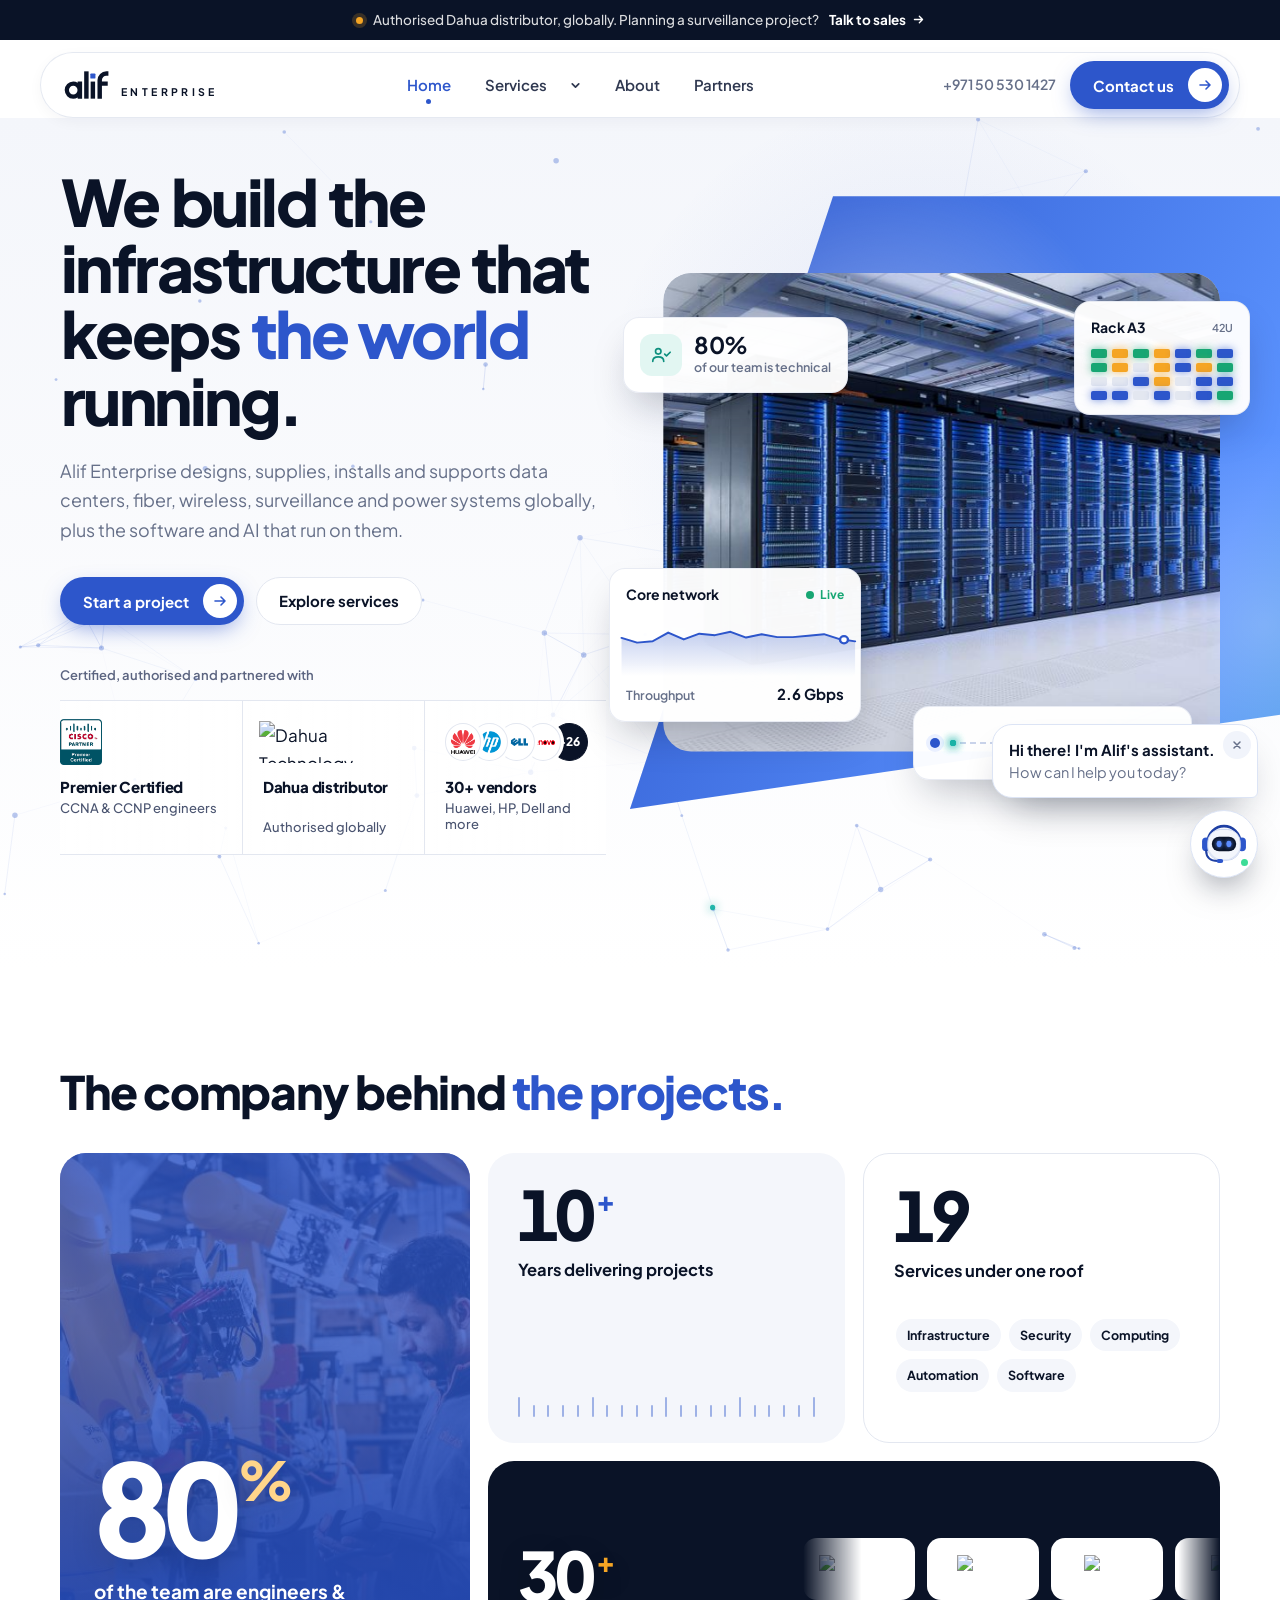
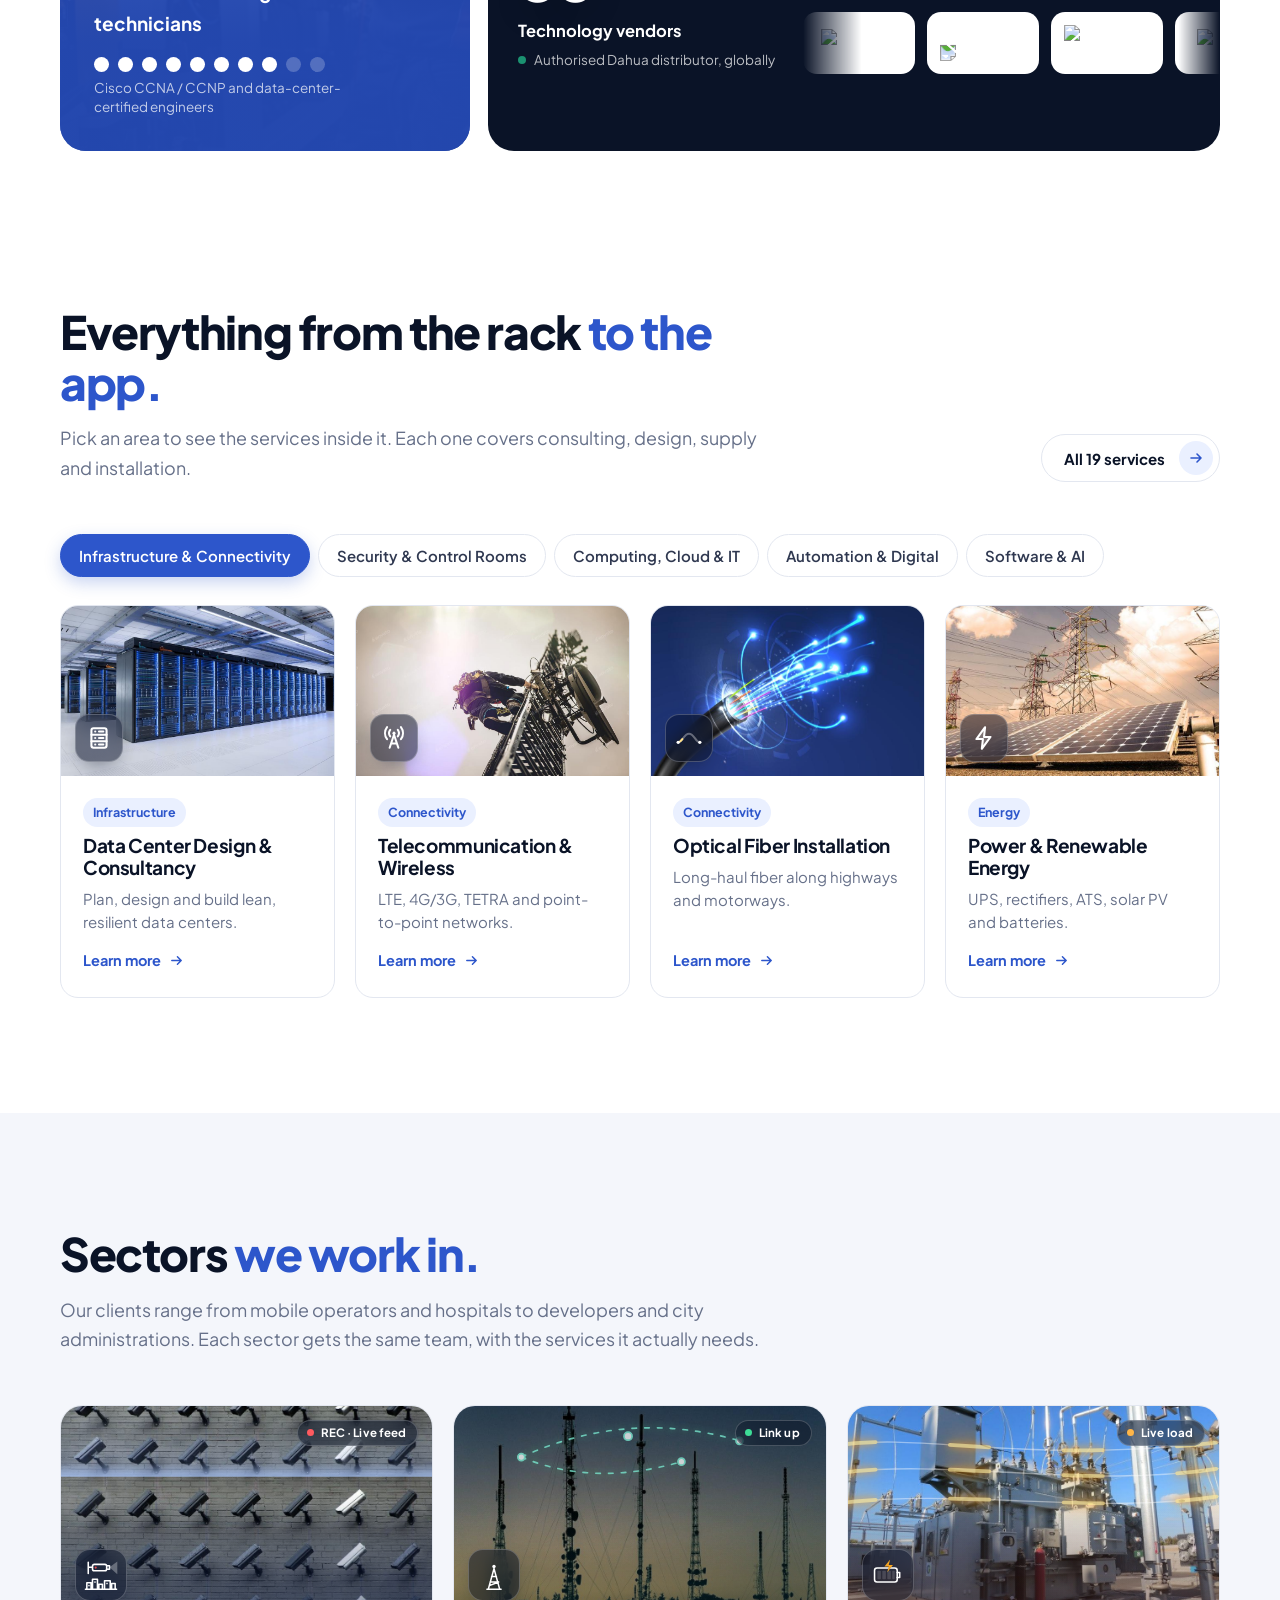
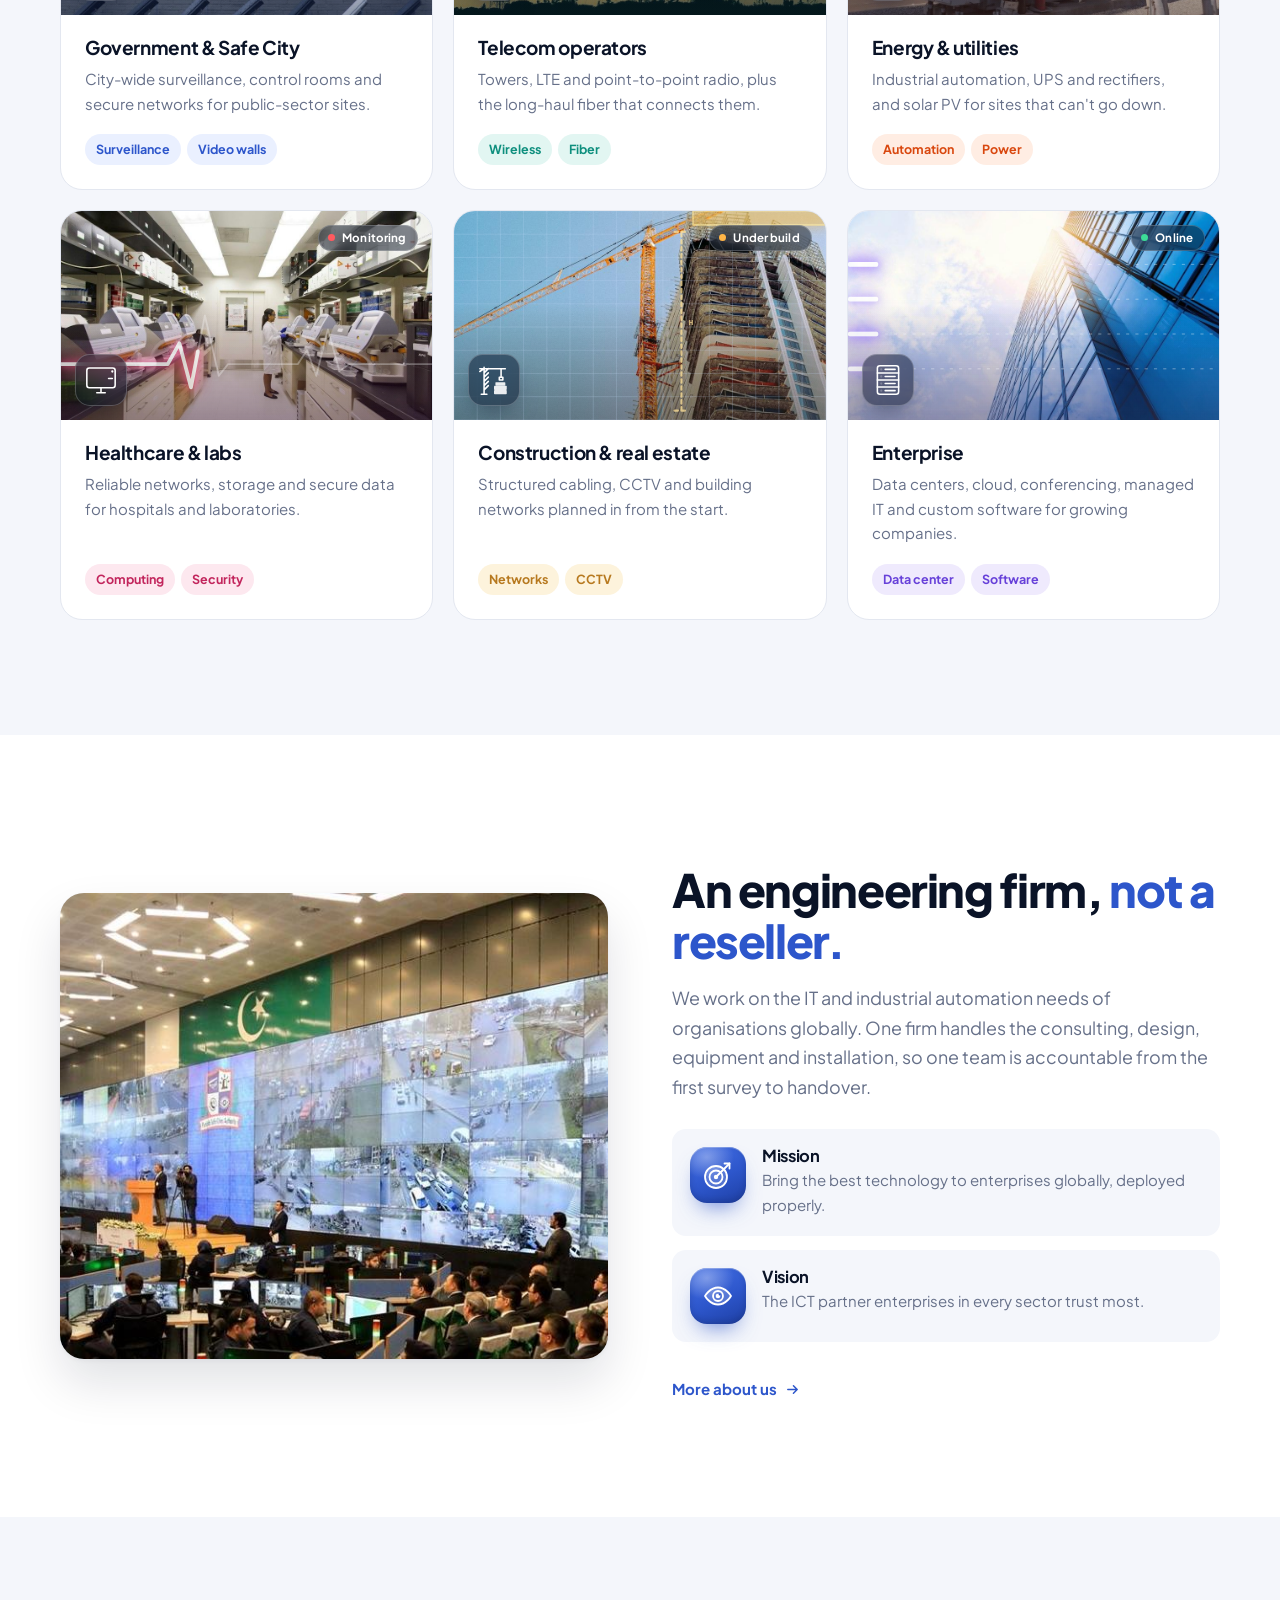
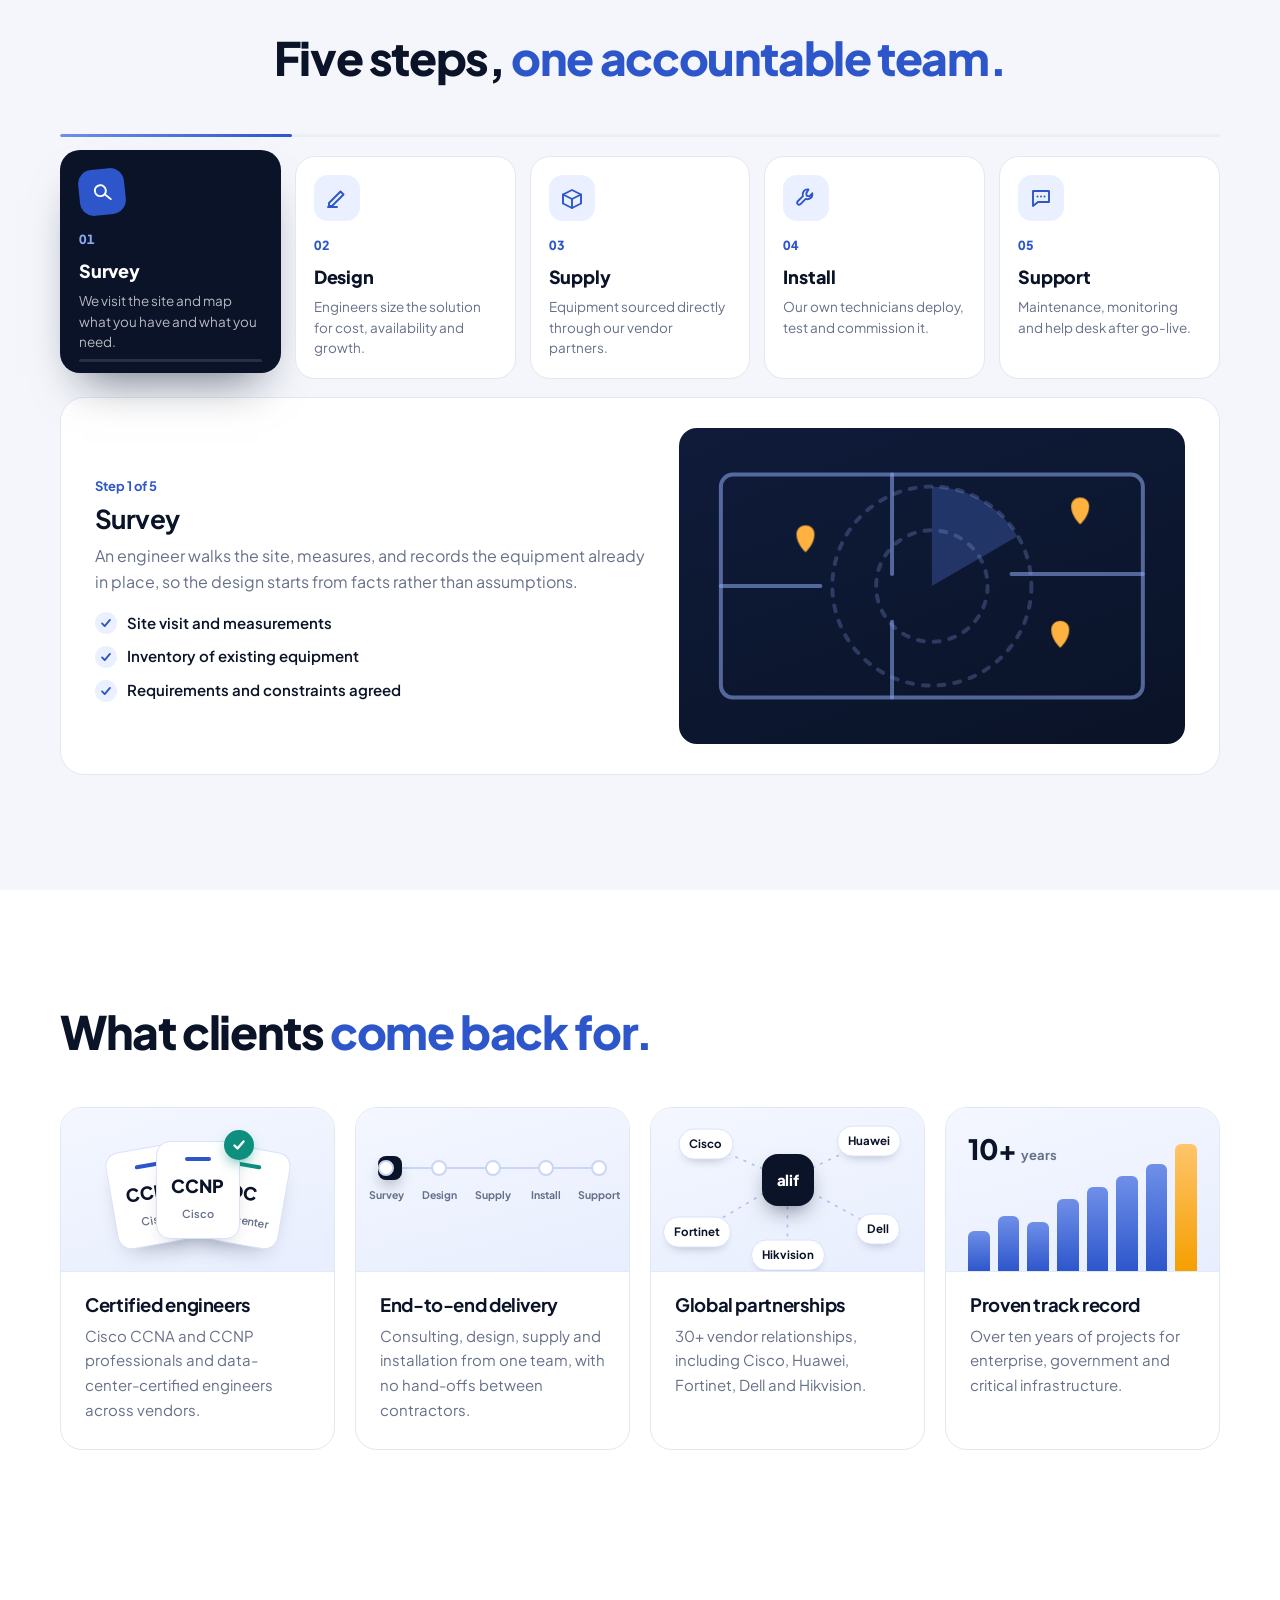
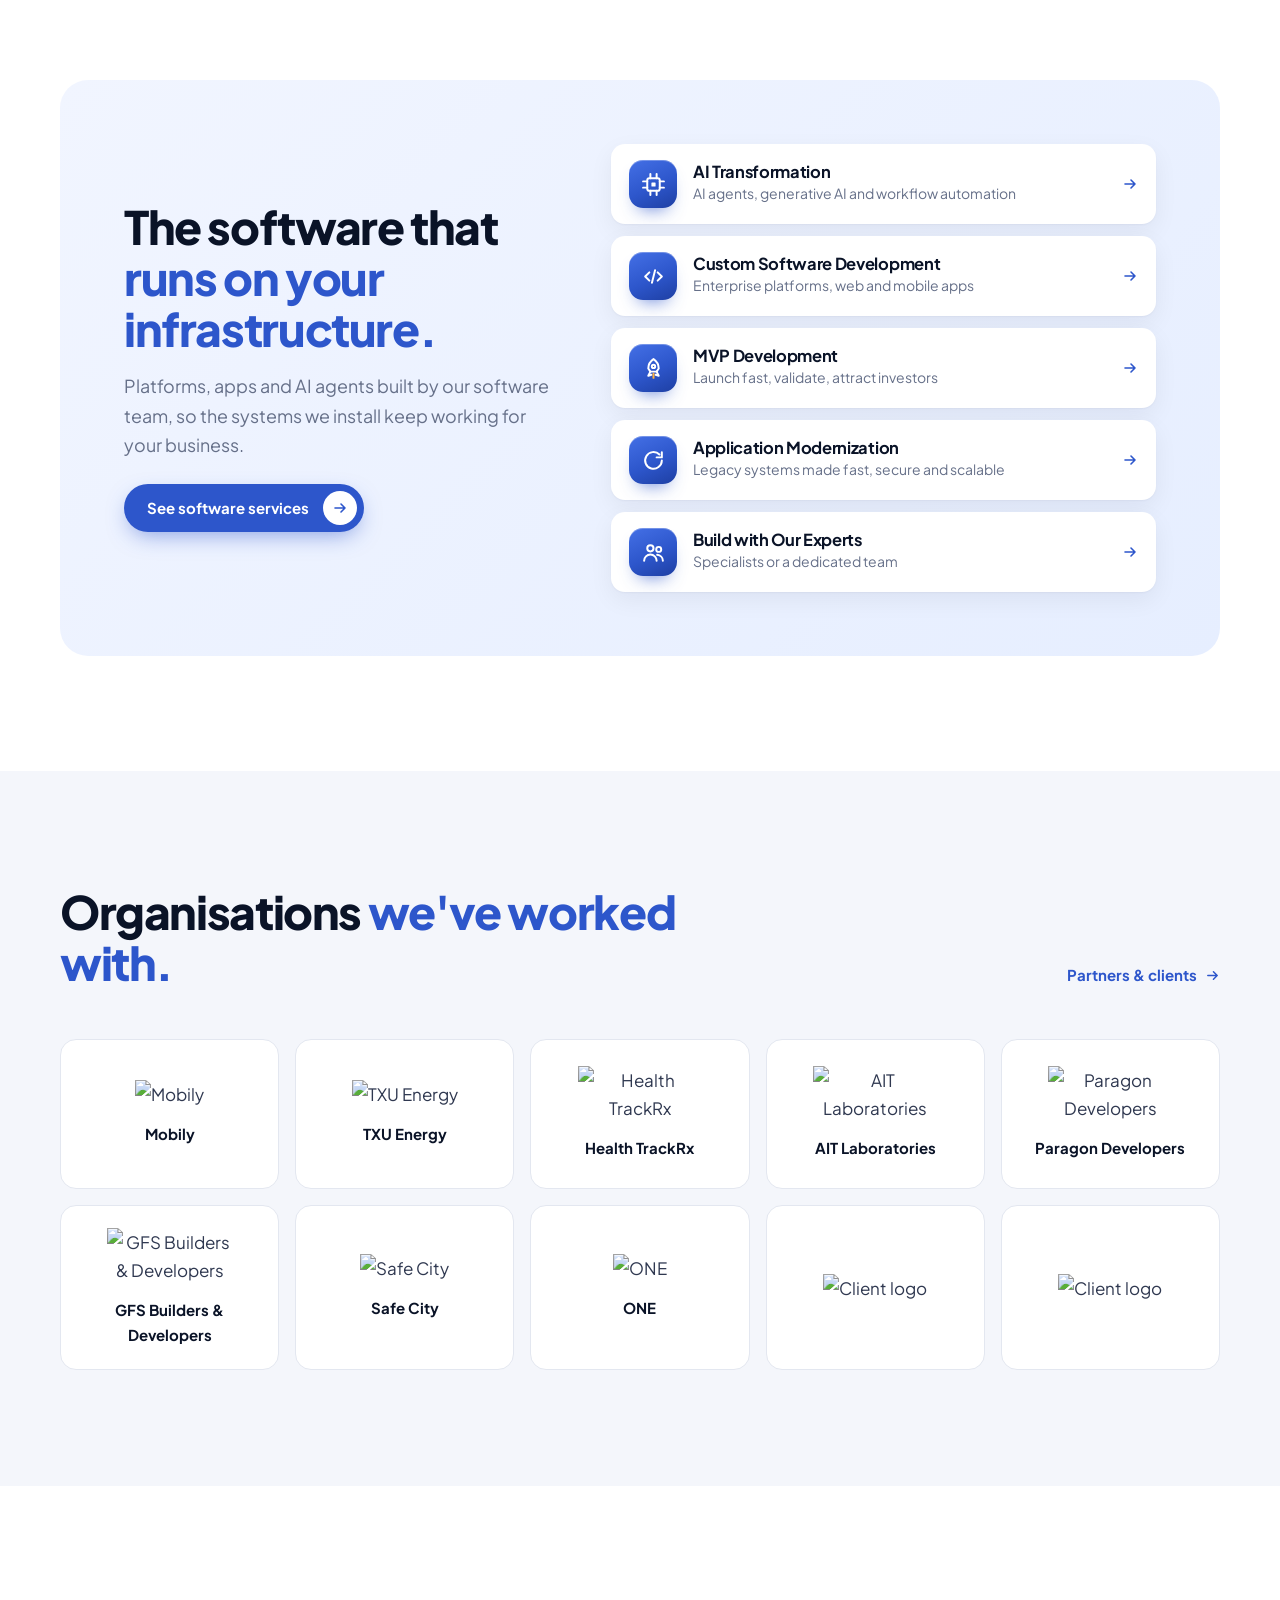
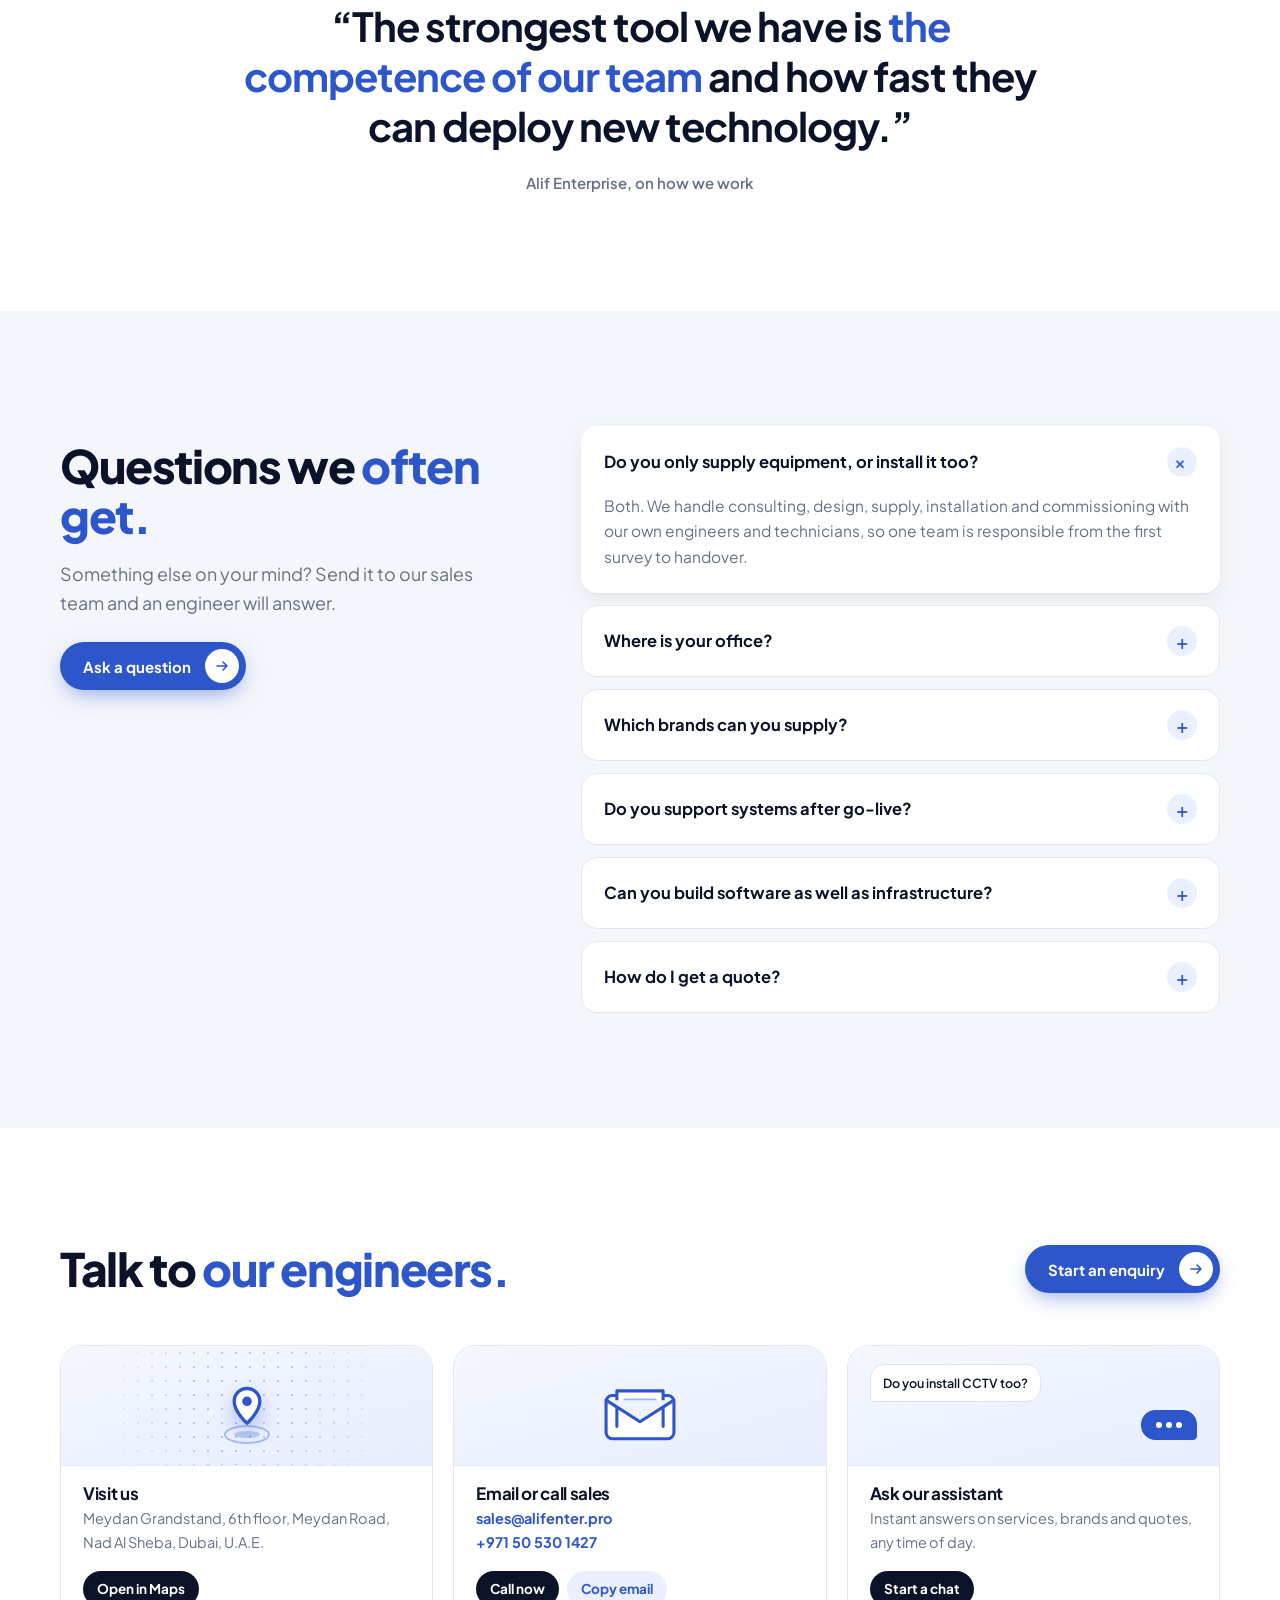
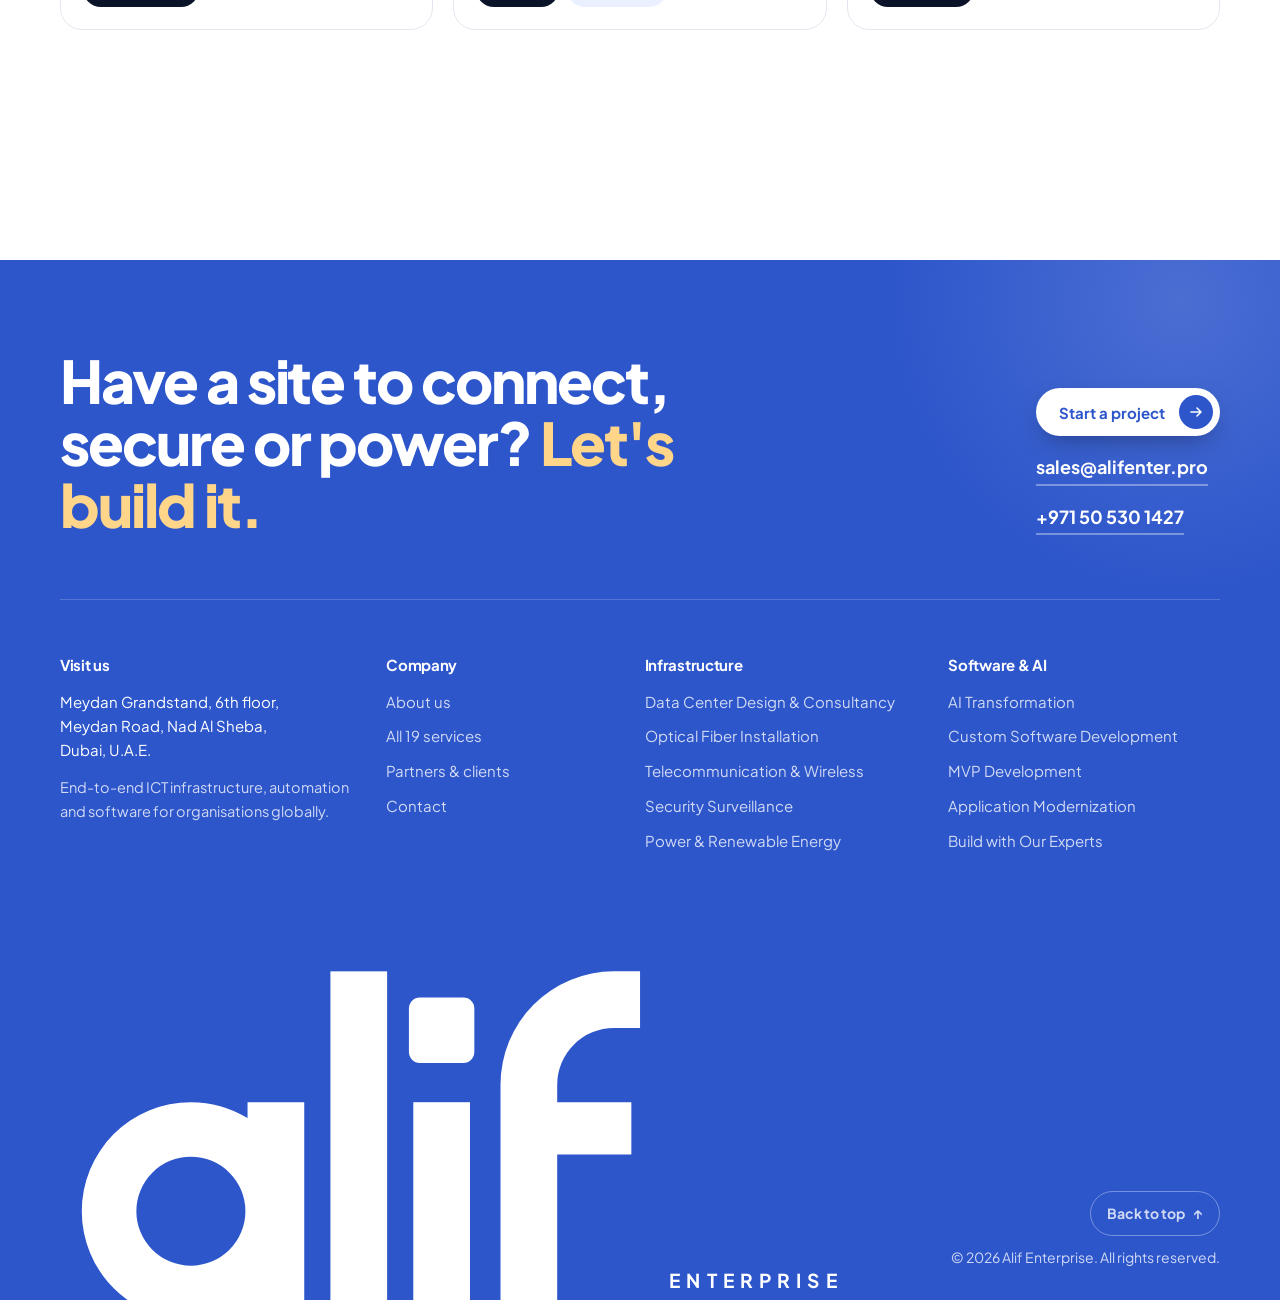
==== commit e54356bb: "Update site: global copy, white footer logo, chat fixes" ====
--- a/index.html
+++ b/index.html
@@ -3,8 +3,8 @@
 <head>
 <meta charset="utf-8">
 <meta name="viewport" content="width=device-width, initial-scale=1">
-<title>Alif Enterprise — Technology infrastructure, built and supported end to end</title>
-<meta name="description" content="Alif Enterprise designs, supplies, installs and supports data centers, fiber, telecom, surveillance, power, automation and software for organisations worldwide.">
+<title>Alif Enterprise — Technology infrastructure, globally</title>
+<meta name="description" content="Alif Enterprise designs, supplies, installs and supports data centers, fiber, telecom, surveillance, power, automation and software globally.">
 <meta name="theme-color" content="#ffffff">
 <link rel="icon" href="assets/favicon.svg" type="image/svg+xml">
 <link rel="preconnect" href="https://fonts.googleapis.com">
@@ -14,7 +14,7 @@
 </head>
 <body>
 <a class="skip" href="#main">Skip to content</a>
-<div class="announce"><div class="wrap announce-inner"><span class="announce-dot"></span><span>Authorised Dahua distributor. Planning a surveillance project?</span><a href="contact.html?service=Security%20Surveillance">Talk to sales <svg class="ar" viewBox="0 0 16 16" aria-hidden="true"><path d="M3 8h10M9 4l4 4-4 4" fill="none" stroke="currentColor" stroke-width="1.6" stroke-linecap="round" stroke-linejoin="round"/></svg></a></div></div>
+<div class="announce"><div class="wrap announce-inner"><span class="announce-dot"></span><span>Authorised Dahua distributor, globally. Planning a surveillance project?</span><a href="contact.html?service=Security%20Surveillance">Talk to sales <svg class="ar" viewBox="0 0 16 16" aria-hidden="true"><path d="M3 8h10M9 4l4 4-4 4" fill="none" stroke="currentColor" stroke-width="1.6" stroke-linecap="round" stroke-linejoin="round"/></svg></a></div></div>
 <header class="site-header">
   <div class="nav-shell">
     <div class="nav-pill">
@@ -44,10 +44,10 @@
     <div class="hx-spot" aria-hidden="true"></div>
     <div class="wrap hx-grid">
       <div class="hx-copy">
-        <h1 class="h1 hx-title"><span class="vh">We build the infrastructure that keeps business running.</span>
-          <span aria-hidden="true"><span class="w"><span class="wi" style="--i:0">We</span></span> <span class="w"><span class="wi" style="--i:1">build</span></span> <span class="w"><span class="wi" style="--i:2">the</span></span> <span class="w"><span class="wi" style="--i:3">infrastructure</span></span> <span class="w"><span class="wi" style="--i:4">that</span></span> <span class="w"><span class="wi" style="--i:5">keeps</span></span> <span class="w"><span class="wi rot-wrap" style="--i:6"><span class="rot" aria-hidden="true"><span class="rot-item on">business</span><span class="rot-item">hospitals</span><span class="rot-item">safe cities</span><span class="rot-item">telecoms</span><span class="rot-item">factories</span><span class="rot-item">enterprises</span></span></span></span> <span class="w"><span class="wi" style="--i:7">running.</span></span></span>
+        <h1 class="h1 hx-title"><span class="vh">We build the infrastructure that keeps the world running.</span>
+          <span aria-hidden="true"><span class="w"><span class="wi" style="--i:0">We</span></span> <span class="w"><span class="wi" style="--i:1">build</span></span> <span class="w"><span class="wi" style="--i:2">the</span></span> <span class="w"><span class="wi" style="--i:3">infrastructure</span></span> <span class="w"><span class="wi" style="--i:4">that</span></span> <span class="w"><span class="wi" style="--i:5">keeps</span></span> <span class="w"><span class="wi rot-wrap" style="--i:6"><span class="rot" aria-hidden="true"><span class="rot-item on">the world</span><span class="rot-item">hospitals</span><span class="rot-item">safe cities</span><span class="rot-item">telecoms</span><span class="rot-item">factories</span><span class="rot-item">enterprises</span></span></span></span> <span class="w"><span class="wi" style="--i:7">running.</span></span></span>
         </h1>
-        <p class="lead hx-lead" data-hx style="--d:.9s">Alif Enterprise designs, supplies, installs and supports data centers, fiber, wireless, surveillance and power systems for organisations worldwide, plus the software and AI that run on them.</p>
+        <p class="lead hx-lead" data-hx style="--d:.9s">Alif Enterprise designs, supplies, installs and supports data centers, fiber, wireless, surveillance and power systems globally, plus the software and AI that run on them.</p>
         <div class="hero-ctas" data-hx style="--d:1.05s">
           <a class="btn btn-primary btn-shine" href="contact.html" data-magnetic>Start a project <svg class="ar" viewBox="0 0 16 16" aria-hidden="true"><path d="M3 8h10M9 4l4 4-4 4" fill="none" stroke="currentColor" stroke-width="1.6" stroke-linecap="round" stroke-linejoin="round"/></svg></a>
           <a class="btn btn-outline" href="services.html" data-magnetic>Explore services</a>
@@ -61,7 +61,7 @@
             </a>
             <a class="pf" href="partners.html">
               <span class="pf-logo pf-dahua"><img src="https://www.alifenter.com/images/alif_page9_img13.png" alt="Dahua Technology, Authorized Distributor"></span>
-              <span class="pf-t"><b>Dahua distributor</b><small>Authorised distributor</small></span>
+              <span class="pf-t"><b>Dahua distributor</b><small>Authorised globally</small></span>
             </a>
             <a class="pf" href="partners.html">
               <span class="pf-logo pf-stack"><span class="av" style="--k:0"><img src="[data-uri]" alt="Huawei"></span><span class="av" style="--k:1"><img src="[data-uri]" alt="HP"></span><span class="av" style="--k:2"><img src="[data-uri]" alt="Dell"></span><span class="av" style="--k:3"><img src="[data-uri]" alt="Lenovo"></span><span class="av more">+26</span></span>
@@ -101,7 +101,7 @@
     </div>
   </section>
 
-  <section class="numbers" aria-labelledby="numbers-h"><div class="wrap"><div class="numbers-head" data-reveal><h2 class="h2" id="numbers-h">The company behind <em>the projects.</em></h2></div><div class="bento"><article class="tile t-big" tabindex="0"><div class="t-photo"><img src="assets/img/page6_img1.jpg" alt=""></div><span class="glare" aria-hidden="true"></span><span class="shine" aria-hidden="true"></span><div class="t-body"><b class="t-n"><span data-count="80">80</span><sup>%</sup></b><p class="t-l">of the team are engineers &amp; technicians</p><div class="dots" aria-hidden="true"><i class="on" style="--i:0"></i><i class="on" style="--i:1"></i><i class="on" style="--i:2"></i><i class="on" style="--i:3"></i><i class="on" style="--i:4"></i><i class="on" style="--i:5"></i><i class="on" style="--i:6"></i><i class="on" style="--i:7"></i><i class="" style="--i:8"></i><i class="" style="--i:9"></i></div><small class="t-s">Cisco CCNA / CCNP and data-center-certified engineers</small></div></article><article class="tile t-years" tabindex="0"><span class="glare" aria-hidden="true"></span><span class="shine" aria-hidden="true"></span><b class="t-n"><span data-count="10">10</span><sup>+</sup></b><p class="t-l">Years delivering projects</p><div class="ruler" aria-hidden="true"><i style="--i:0"></i><i style="--i:1"></i><i style="--i:2"></i><i style="--i:3"></i><i style="--i:4"></i><i style="--i:5"></i><i style="--i:6"></i><i style="--i:7"></i><i style="--i:8"></i><i style="--i:9"></i><i style="--i:10"></i><i style="--i:11"></i><i style="--i:12"></i><i style="--i:13"></i><i style="--i:14"></i><i style="--i:15"></i><i style="--i:16"></i><i style="--i:17"></i><i style="--i:18"></i><i style="--i:19"></i><i style="--i:20"></i><span class="playhead"></span></div></article><article class="tile t-svc" tabindex="0"><span class="glare" aria-hidden="true"></span><span class="shine" aria-hidden="true"></span><b class="t-n"><span data-count="19">19</span></b><p class="t-l">Services under one roof</p><div class="chips"><a class="chip" href="services.html" style="--i:0"><span>Infrastructure</span><em>4</em></a><a class="chip" href="services.html" style="--i:1"><span>Security</span><em>3</em></a><a class="chip" href="services.html" style="--i:2"><span>Computing</span><em>4</em></a><a class="chip" href="services.html" style="--i:3"><span>Automation</span><em>3</em></a><a class="chip" href="services.html" style="--i:4"><span>Software</span><em>5</em></a></div></article><article class="tile t-ven" tabindex="0"><span class="glare" aria-hidden="true"></span><span class="shine" aria-hidden="true"></span><div class="t-ven-copy"><b class="t-n"><span data-count="30">30</span><sup>+</sup></b><p class="t-l">Technology vendors</p><small class="t-s"><span class="live-dot"></span>Authorised Dahua distributor</small></div><div class="belts" aria-hidden="true"><div class="belt"><div class="belt-track"><span class="lg"><img class="" src="https://www.alifenter.com/images/alif_page9_img1.png" alt="Fortinet" loading="lazy" decoding="async"></span><span class="lg"><img class="" src="https://www.alifenter.com/images/alif_page9_img5.png" alt="H3C" loading="lazy" decoding="async"></span><span class="lg"><img class="" src="https://www.alifenter.com/images/alif_page9_img19.png" alt="Dell" loading="lazy" decoding="async"></span><span class="lg"><img class="" src="https://www.alifenter.com/images/alif_page9_img18.png" alt="HP" loading="lazy" decoding="async"></span><span class="lg"><img class="" src="https://www.alifenter.com/images/alif_page9_img22.png" alt="Lenovo" loading="lazy" decoding="async"></span><span class="lg"><img class="" src="https://www.alifenter.com/images/alif_page9_img21.png" alt="Samsung" loading="lazy" decoding="async" style="transform:scaleY(-1)"></span><span class="lg"><img class="" src="https://www.alifenter.com/images/alif_page9_img23.png" alt="Hikvision" loading="lazy" decoding="async"></span><span class="lg"><img class="" src="https://www.alifenter.com/images/alif_page9_img13.png" alt="Dahua" loading="lazy" decoding="async"></span><span class="lg"><img class="" src="https://www.alifenter.com/images/alif_page9_img24.png" alt="Hytera" loading="lazy" decoding="async"></span><span class="lg"><img class="" src="https://www.alifenter.com/images/alif_page9_img1.png" alt="Fortinet" loading="lazy" decoding="async"></span><span class="lg"><img class="" src="https://www.alifenter.com/images/alif_page9_img5.png" alt="H3C" loading="lazy" decoding="async"></span><span class="lg"><img class="" src="https://www.alifenter.com/images/alif_page9_img19.png" alt="Dell" loading="lazy" decoding="async"></span><span class="lg"><img class="" src="https://www.alifenter.com/images/alif_page9_img18.png" alt="HP" loading="lazy" decoding="async"></span><span class="lg"><img class="" src="https://www.alifenter.com/images/alif_page9_img22.png" alt="Lenovo" loading="lazy" decoding="async"></span><span class="lg"><img class="" src="https://www.alifenter.com/images/alif_page9_img21.png" alt="Samsung" loading="lazy" decoding="async" style="transform:scaleY(-1)"></span><span class="lg"><img class="" src="https://www.alifenter.com/images/alif_page9_img23.png" alt="Hikvision" loading="lazy" decoding="async"></span><span class="lg"><img class="" src="https://www.alifenter.com/images/alif_page9_img13.png" alt="Dahua" loading="lazy" decoding="async"></span><span class="lg"><img class="" src="https://www.alifenter.com/images/alif_page9_img24.png" alt="Hytera" loading="lazy" decoding="async"></span></div></div><div class="belt rev"><div class="belt-track"><span class="lg"><img class="" src="https://www.alifenter.com/images/alif_page9_img22.png" alt="Lenovo" loading="lazy" decoding="async"></span><span class="lg"><img class="" src="https://www.alifenter.com/images/alif_page9_img21.png" alt="Samsung" loading="lazy" decoding="async" style="transform:scaleY(-1)"></span><span class="lg"><img class="" src="https://www.alifenter.com/images/alif_page9_img23.png" alt="Hikvision" loading="lazy" decoding="async"></span><span class="lg"><img class="" src="https://www.alifenter.com/images/alif_page9_img13.png" alt="Dahua" loading="lazy" decoding="async"></span><span class="lg"><img class="" src="https://www.alifenter.com/images/alif_page9_img24.png" alt="Hytera" loading="lazy" decoding="async"></span><span class="lg"><img class="" src="https://www.alifenter.com/images/alif_page9_img1.png" alt="Fortinet" loading="lazy" decoding="async"></span><span class="lg"><img class="" src="https://www.alifenter.com/images/alif_page9_img5.png" alt="H3C" loading="lazy" decoding="async"></span><span class="lg"><img class="" src="https://www.alifenter.com/images/alif_page9_img19.png" alt="Dell" loading="lazy" decoding="async"></span><span class="lg"><img class="" src="https://www.alifenter.com/images/alif_page9_img18.png" alt="HP" loading="lazy" decoding="async"></span><span class="lg"><img class="" src="https://www.alifenter.com/images/alif_page9_img22.png" alt="Lenovo" loading="lazy" decoding="async"></span><span class="lg"><img class="" src="https://www.alifenter.com/images/alif_page9_img21.png" alt="Samsung" loading="lazy" decoding="async" style="transform:scaleY(-1)"></span><span class="lg"><img class="" src="https://www.alifenter.com/images/alif_page9_img23.png" alt="Hikvision" loading="lazy" decoding="async"></span><span class="lg"><img class="" src="https://www.alifenter.com/images/alif_page9_img13.png" alt="Dahua" loading="lazy" decoding="async"></span><span class="lg"><img class="" src="https://www.alifenter.com/images/alif_page9_img24.png" alt="Hytera" loading="lazy" decoding="async"></span><span class="lg"><img class="" src="https://www.alifenter.com/images/alif_page9_img1.png" alt="Fortinet" loading="lazy" decoding="async"></span><span class="lg"><img class="" src="https://www.alifenter.com/images/alif_page9_img5.png" alt="H3C" loading="lazy" decoding="async"></span><span class="lg"><img class="" src="https://www.alifenter.com/images/alif_page9_img19.png" alt="Dell" loading="lazy" decoding="async"></span><span class="lg"><img class="" src="https://www.alifenter.com/images/alif_page9_img18.png" alt="HP" loading="lazy" decoding="async"></span></div></div></div></article></div></div></section>
+  <section class="numbers" aria-labelledby="numbers-h"><div class="wrap"><div class="numbers-head" data-reveal><h2 class="h2" id="numbers-h">The company behind <em>the projects.</em></h2></div><div class="bento"><article class="tile t-big" tabindex="0"><div class="t-photo"><img src="assets/img/page6_img1.jpg" alt=""></div><span class="glare" aria-hidden="true"></span><span class="shine" aria-hidden="true"></span><div class="t-body"><b class="t-n"><span data-count="80">80</span><sup>%</sup></b><p class="t-l">of the team are engineers &amp; technicians</p><div class="dots" aria-hidden="true"><i class="on" style="--i:0"></i><i class="on" style="--i:1"></i><i class="on" style="--i:2"></i><i class="on" style="--i:3"></i><i class="on" style="--i:4"></i><i class="on" style="--i:5"></i><i class="on" style="--i:6"></i><i class="on" style="--i:7"></i><i class="" style="--i:8"></i><i class="" style="--i:9"></i></div><small class="t-s">Cisco CCNA / CCNP and data-center-certified engineers</small></div></article><article class="tile t-years" tabindex="0"><span class="glare" aria-hidden="true"></span><span class="shine" aria-hidden="true"></span><b class="t-n"><span data-count="10">10</span><sup>+</sup></b><p class="t-l">Years delivering projects</p><div class="ruler" aria-hidden="true"><i style="--i:0"></i><i style="--i:1"></i><i style="--i:2"></i><i style="--i:3"></i><i style="--i:4"></i><i style="--i:5"></i><i style="--i:6"></i><i style="--i:7"></i><i style="--i:8"></i><i style="--i:9"></i><i style="--i:10"></i><i style="--i:11"></i><i style="--i:12"></i><i style="--i:13"></i><i style="--i:14"></i><i style="--i:15"></i><i style="--i:16"></i><i style="--i:17"></i><i style="--i:18"></i><i style="--i:19"></i><i style="--i:20"></i><span class="playhead"></span></div></article><article class="tile t-svc" tabindex="0"><span class="glare" aria-hidden="true"></span><span class="shine" aria-hidden="true"></span><b class="t-n"><span data-count="19">19</span></b><p class="t-l">Services under one roof</p><div class="chips"><a class="chip" href="services.html" style="--i:0"><span>Infrastructure</span><em>4</em></a><a class="chip" href="services.html" style="--i:1"><span>Security</span><em>3</em></a><a class="chip" href="services.html" style="--i:2"><span>Computing</span><em>4</em></a><a class="chip" href="services.html" style="--i:3"><span>Automation</span><em>3</em></a><a class="chip" href="services.html" style="--i:4"><span>Software</span><em>5</em></a></div></article><article class="tile t-ven" tabindex="0"><span class="glare" aria-hidden="true"></span><span class="shine" aria-hidden="true"></span><div class="t-ven-copy"><b class="t-n"><span data-count="30">30</span><sup>+</sup></b><p class="t-l">Technology vendors</p><small class="t-s"><span class="live-dot"></span>Authorised Dahua distributor, globally</small></div><div class="belts" aria-hidden="true"><div class="belt"><div class="belt-track"><span class="lg"><img class="" src="https://www.alifenter.com/images/alif_page9_img1.png" alt="Fortinet" loading="lazy" decoding="async"></span><span class="lg"><img class="" src="https://www.alifenter.com/images/alif_page9_img5.png" alt="H3C" loading="lazy" decoding="async"></span><span class="lg"><img class="" src="https://www.alifenter.com/images/alif_page9_img19.png" alt="Dell" loading="lazy" decoding="async"></span><span class="lg"><img class="" src="https://www.alifenter.com/images/alif_page9_img18.png" alt="HP" loading="lazy" decoding="async"></span><span class="lg"><img class="" src="https://www.alifenter.com/images/alif_page9_img22.png" alt="Lenovo" loading="lazy" decoding="async"></span><span class="lg"><img class="" src="https://www.alifenter.com/images/alif_page9_img21.png" alt="Samsung" loading="lazy" decoding="async" style="transform:scaleY(-1)"></span><span class="lg"><img class="" src="https://www.alifenter.com/images/alif_page9_img23.png" alt="Hikvision" loading="lazy" decoding="async"></span><span class="lg"><img class="" src="https://www.alifenter.com/images/alif_page9_img13.png" alt="Dahua" loading="lazy" decoding="async"></span><span class="lg"><img class="" src="https://www.alifenter.com/images/alif_page9_img24.png" alt="Hytera" loading="lazy" decoding="async"></span><span class="lg"><img class="" src="https://www.alifenter.com/images/alif_page9_img1.png" alt="Fortinet" loading="lazy" decoding="async"></span><span class="lg"><img class="" src="https://www.alifenter.com/images/alif_page9_img5.png" alt="H3C" loading="lazy" decoding="async"></span><span class="lg"><img class="" src="https://www.alifenter.com/images/alif_page9_img19.png" alt="Dell" loading="lazy" decoding="async"></span><span class="lg"><img class="" src="https://www.alifenter.com/images/alif_page9_img18.png" alt="HP" loading="lazy" decoding="async"></span><span class="lg"><img class="" src="https://www.alifenter.com/images/alif_page9_img22.png" alt="Lenovo" loading="lazy" decoding="async"></span><span class="lg"><img class="" src="https://www.alifenter.com/images/alif_page9_img21.png" alt="Samsung" loading="lazy" decoding="async" style="transform:scaleY(-1)"></span><span class="lg"><img class="" src="https://www.alifenter.com/images/alif_page9_img23.png" alt="Hikvision" loading="lazy" decoding="async"></span><span class="lg"><img class="" src="https://www.alifenter.com/images/alif_page9_img13.png" alt="Dahua" loading="lazy" decoding="async"></span><span class="lg"><img class="" src="https://www.alifenter.com/images/alif_page9_img24.png" alt="Hytera" loading="lazy" decoding="async"></span></div></div><div class="belt rev"><div class="belt-track"><span class="lg"><img class="" src="https://www.alifenter.com/images/alif_page9_img22.png" alt="Lenovo" loading="lazy" decoding="async"></span><span class="lg"><img class="" src="https://www.alifenter.com/images/alif_page9_img21.png" alt="Samsung" loading="lazy" decoding="async" style="transform:scaleY(-1)"></span><span class="lg"><img class="" src="https://www.alifenter.com/images/alif_page9_img23.png" alt="Hikvision" loading="lazy" decoding="async"></span><span class="lg"><img class="" src="https://www.alifenter.com/images/alif_page9_img13.png" alt="Dahua" loading="lazy" decoding="async"></span><span class="lg"><img class="" src="https://www.alifenter.com/images/alif_page9_img24.png" alt="Hytera" loading="lazy" decoding="async"></span><span class="lg"><img class="" src="https://www.alifenter.com/images/alif_page9_img1.png" alt="Fortinet" loading="lazy" decoding="async"></span><span class="lg"><img class="" src="https://www.alifenter.com/images/alif_page9_img5.png" alt="H3C" loading="lazy" decoding="async"></span><span class="lg"><img class="" src="https://www.alifenter.com/images/alif_page9_img19.png" alt="Dell" loading="lazy" decoding="async"></span><span class="lg"><img class="" src="https://www.alifenter.com/images/alif_page9_img18.png" alt="HP" loading="lazy" decoding="async"></span><span class="lg"><img class="" src="https://www.alifenter.com/images/alif_page9_img22.png" alt="Lenovo" loading="lazy" decoding="async"></span><span class="lg"><img class="" src="https://www.alifenter.com/images/alif_page9_img21.png" alt="Samsung" loading="lazy" decoding="async" style="transform:scaleY(-1)"></span><span class="lg"><img class="" src="https://www.alifenter.com/images/alif_page9_img23.png" alt="Hikvision" loading="lazy" decoding="async"></span><span class="lg"><img class="" src="https://www.alifenter.com/images/alif_page9_img13.png" alt="Dahua" loading="lazy" decoding="async"></span><span class="lg"><img class="" src="https://www.alifenter.com/images/alif_page9_img24.png" alt="Hytera" loading="lazy" decoding="async"></span><span class="lg"><img class="" src="https://www.alifenter.com/images/alif_page9_img1.png" alt="Fortinet" loading="lazy" decoding="async"></span><span class="lg"><img class="" src="https://www.alifenter.com/images/alif_page9_img5.png" alt="H3C" loading="lazy" decoding="async"></span><span class="lg"><img class="" src="https://www.alifenter.com/images/alif_page9_img19.png" alt="Dell" loading="lazy" decoding="async"></span><span class="lg"><img class="" src="https://www.alifenter.com/images/alif_page9_img18.png" alt="HP" loading="lazy" decoding="async"></span></div></div></div></article></div></div></section>
 
   <section class="section" id="services">
     <div class="wrap">
@@ -140,9 +140,9 @@
       <div class="split-photo" data-reveal><img src="assets/img/page6_img2.jpg" alt="Control room with a large video wall"></div>
       <div data-reveal style="--d:.1s">
         <h2 class="h2">An engineering firm, <em>not a reseller.</em></h2>
-        <p class="lead">We work on the IT and industrial automation needs of organisations around the world. One firm handles the consulting, design, equipment and installation, so one team is accountable from the first survey to handover.</p>
+        <p class="lead">We work on the IT and industrial automation needs of organisations globally. One firm handles the consulting, design, equipment and installation, so one team is accountable from the first survey to handover.</p>
         <div class="mvv-list">
-          <div class="mvv-item"><span class="ic mvv-ic"><svg class="mi mi-target" viewBox="0 0 32 32" aria-hidden="true"><g class="tg"><circle class="duo" cx="14" cy="18" r="11"/><circle cx="14" cy="18" r="11"/><circle class="ring2" cx="14" cy="18" r="6.5"/><circle class="dot" cx="14" cy="18" r="2.2"/></g><g class="arrow"><path d="M14 18 27.5 4.5"/><path d="M27.5 4.5h-5M27.5 4.5v5"/></g><circle class="ripple" cx="14" cy="18" r="2.2"/></svg></span><div><h3>Mission</h3><p>Bring the best global technology to every site we work on, deployed properly.</p></div></div>
+          <div class="mvv-item"><span class="ic mvv-ic"><svg class="mi mi-target" viewBox="0 0 32 32" aria-hidden="true"><g class="tg"><circle class="duo" cx="14" cy="18" r="11"/><circle cx="14" cy="18" r="11"/><circle class="ring2" cx="14" cy="18" r="6.5"/><circle class="dot" cx="14" cy="18" r="2.2"/></g><g class="arrow"><path d="M14 18 27.5 4.5"/><path d="M27.5 4.5h-5M27.5 4.5v5"/></g><circle class="ripple" cx="14" cy="18" r="2.2"/></svg></span><div><h3>Mission</h3><p>Bring the best technology to enterprises globally, deployed properly.</p></div></div>
           <div class="mvv-item"><span class="ic mvv-ic"><svg class="mi mi-eye" viewBox="0 0 32 32" aria-hidden="true"><g class="lid"><path class="duo" d="M3 16s4.8-8.5 13-8.5S29 16 29 16s-4.8 8.5-13 8.5S3 16 3 16z"/><path d="M3 16s4.8-8.5 13-8.5S29 16 29 16s-4.8 8.5-13 8.5S3 16 3 16z"/><g class="iris"><circle cx="16" cy="16" r="5"/><circle class="dot" cx="16" cy="16" r="2.3"/><circle class="glint" cx="17.6" cy="14.4" r="1"/></g></g></svg></span><div><h3>Vision</h3><p>The ICT partner enterprises in every sector trust most.</p></div></div>
         </div>
         <a class="text-link" href="about.html">More about us <svg class="ar" viewBox="0 0 16 16" aria-hidden="true"><path d="M3 8h10M9 4l4 4-4 4" fill="none" stroke="currentColor" stroke-width="1.6" stroke-linecap="round" stroke-linejoin="round"/></svg></a>
@@ -219,7 +219,7 @@
       </div>
       <div class="faq" data-stagger>
         <details class="faq-item" open><summary>Do you only supply equipment, or install it too?</summary><p>Both. We handle consulting, design, supply, installation and commissioning with our own engineers and technicians, so one team is responsible from the first survey to handover.</p></details>
-        <details class="faq-item"><summary>Where is your office?</summary><p>Our office is at Meydan Grandstand, 6th floor, Meydan Road, Nad Al Sheba, Dubai, U.A.E. Our engineers deliver projects on site, including long-haul fiber along highways and motorways, wherever the client needs us.</p></details>
+        <details class="faq-item"><summary>Where is your office?</summary><p>Our office is at Meydan Grandstand, 6th floor, Meydan Road, Nad Al Sheba, Dubai, U.A.E. Our engineers deliver projects on site, including long-haul fiber along national highways and motorways.</p></details>
         <details class="faq-item"><summary>Which brands can you supply?</summary><p>We work with 30+ vendors, including Cisco, Huawei, Fortinet, H3C, Dell, HP, Lenovo, Samsung, Hikvision, Hytera and Motorola, and we are an authorised Dahua distributor.</p></details>
         <details class="faq-item"><summary>Do you support systems after go-live?</summary><p>Yes. Our managed IT services cover monitoring, maintenance and help desk across hardware, cloud and cybersecurity, beyond what a standard SLA covers.</p></details>
         <details class="faq-item"><summary>Can you build software as well as infrastructure?</summary><p>Yes. Our software team builds custom platforms, MVPs and AI solutions, and modernises legacy applications, so the systems we install keep working for your business.</p></details>
@@ -264,14 +264,16 @@
       <div class="ft-about">
         <h4>Visit us</h4>
         <address>Meydan Grandstand, 6th floor,<br>Meydan Road, Nad Al Sheba,<br>Dubai, U.A.E.</address>
-        <p>End-to-end ICT infrastructure, automation and software for organisations worldwide, from our office in Dubai.</p>
+        <p>End-to-end ICT infrastructure, automation and software for organisations globally.</p>
       </div>
       <div><h4>Company</h4><ul><li><a href="about.html">About us</a></li><li><a href="services.html">All 19 services</a></li><li><a href="partners.html">Partners &amp; clients</a></li><li><a href="contact.html">Contact</a></li></ul></div>
       <div><h4>Infrastructure</h4><ul><li><a href="services.html#data-center">Data Center Design &amp; Consultancy</a></li><li><a href="services.html#fiber">Optical Fiber Installation</a></li><li><a href="services.html#telecom">Telecommunication &amp; Wireless</a></li><li><a href="services.html#surveillance">Security Surveillance</a></li><li><a href="services.html#power">Power &amp; Renewable Energy</a></li></ul></div>
       <div><h4>Software &amp; AI</h4><ul><li><a href="services.html#ai-transformation">AI Transformation</a></li><li><a href="services.html#custom-software">Custom Software Development</a></li><li><a href="services.html#mvp">MVP Development</a></li><li><a href="services.html#modernization">Application Modernization</a></li><li><a href="services.html#experts">Build with Our Experts</a></li></ul></div>
     </div>
-    <div class="ft-bottom">
-      <a class="ft-mark" href="index.html" aria-label="Alif Enterprise — home"><svg class="ft-logo" viewBox="0 8 270 164" aria-hidden="true"><g fill="currentColor"><path fill-rule="evenodd" d="M60 70a50 50 0 1 0 0 100a50 50 0 0 0 26-7.3V170h26V70H86v7.3A50 50 0 0 0 60 70Zm0 25a25 25 0 1 1 0 50a25 25 0 0 1 0-50Z"/><rect x="124" y="10" width="26" height="160"/><rect x="162" y="70" width="26" height="100"/><path d="M202 170V62a52 52 0 0 1 52-52h12v26h-12a26 26 0 0 0-26 26v8h34v24h-34v76Z"/></g><rect x="160" y="22" width="30" height="30" rx="5" class="ft-sq" fill="#FFB23F"/></svg></a>
+  </div>
+  <div class="ft-base">
+  <div class="wrap ft-bottom">
+      <a class="ft-mark" href="index.html" aria-label="Alif Enterprise — home"><svg class="ft-logo" viewBox="0 8 270 164" aria-hidden="true"><g fill="currentColor"><path fill-rule="evenodd" d="M60 70a50 50 0 1 0 0 100a50 50 0 0 0 26-7.3V170h26V70H86v7.3A50 50 0 0 0 60 70Zm0 25a25 25 0 1 1 0 50a25 25 0 0 1 0-50Z"/><rect x="124" y="10" width="26" height="160"/><rect x="162" y="70" width="26" height="100"/><path d="M202 170V62a52 52 0 0 1 52-52h12v26h-12a26 26 0 0 0-26 26v8h34v24h-34v76Z"/></g><rect x="160" y="22" width="30" height="30" rx="5" class="ft-sq" fill="#2D56CB"/></svg><span class="ft-word">ENTERPRISE</span></a>
       <div class="ft-meta">
         <a href="#main" class="to-top">Back to top <span aria-hidden="true">↑</span></a>
         <span>© <span id="year">2026</span> Alif Enterprise. All rights reserved.</span>
@@ -293,7 +295,7 @@
   <button class="bot-fab" id="bot-fab" type="button" aria-expanded="false" aria-controls="bot-panel" aria-label="Chat with Alif's assistant"><span class="bot-av" aria-hidden="true"><svg class="rb" viewBox="0 0 64 64" aria-hidden="true"><path class="rb-band" d="M12 30a20 20 0 0 1 40 0"/><rect class="rb-cup" x="5" y="24" width="10" height="17" rx="5"/><rect class="rb-cup" x="49" y="24" width="10" height="17" rx="5"/><rect class="rb-head" x="12" y="14" width="40" height="38" rx="16"/><path class="rb-shade" d="M13 38c4 9 11 13 19 13s15-4 19-13v2c0 7-8 12-19 12S13 47 13 40z"/><rect class="rb-visor" x="17" y="23" width="30" height="18" rx="9"/><g class="rb-eyes"><rect class="rb-eye" x="23" y="28" width="6" height="8" rx="3"/><rect class="rb-eye" x="35" y="28" width="6" height="8" rx="3"/></g><path class="rb-mic" d="M10 40c0 9 6 13 14 13"/><rect class="rb-mic-h" x="23" y="50.5" width="8" height="5" rx="2.5"/></svg><i></i></span><span class="bot-fab-t">Ask Alif</span>
     <span class="bot-fab-x" aria-hidden="true"><svg viewBox="0 0 16 16"><path d="M4 4l8 8M12 4l-8 8"/></svg></span></button>
 </div>
-<script type="application/json" id="bot-data">{"email": "sales@alifenter.pro", "phone": "+971505301427", "phoneText": "+971 50 530 1427", "mapq": "Meydan Grandstand, Meydan Road, Nad Al Sheba, Dubai", "address": "Meydan Grandstand, 6th floor, Meydan Road, Nad Al Sheba, Dubai, U.A.E.", "groups": [{"id": "infra", "name": "Infrastructure & Connectivity"}, {"id": "security", "name": "Security & Control Rooms"}, {"id": "compute", "name": "Computing, Cloud & IT"}, {"id": "auto", "name": "Automation & Digital"}, {"id": "software", "name": "Software & AI"}], "services": [{"id": "data-center", "group": "infra", "cat": "Infrastructure", "title": "Data Center Design & Consultancy", "short": "Plan, design and build lean, resilient data centers.", "desc": "We plan, design and build data centers and facilities that are lean, resilient and sized for growth, optimised for cost and for the availability your operations require.", "scope": ["Capacity and growth planning", "Facility and rack layout design", "Build-out and fit-out", "Availability and cost optimisation"], "keys": ["data", "center", "design", "consultancy", "data", "center", "datacenter", "facility", "rack", "racks", "tier", "cooling"]}, {"id": "telecom", "group": "infra", "cat": "Connectivity", "title": "Telecommunication & Wireless", "short": "LTE, 4G/3G, TETRA and point-to-point networks.", "desc": "Secure, scalable wireless networks for enterprise and mission-critical users. We design, deploy and integrate the radio layer, from cellular to dedicated links between sites.", "scope": ["LTE and 4G / 3G", "TETRA mission-critical radio", "Point-to-point wireless links", "Design, deployment and integration"], "keys": ["telecommunication", "wireless", "telecom", "lte", "4g", "3g", "tetra", "wireless", "radio", "microwave", "p2p", "point", "tower", "towers"]}, {"id": "fiber", "group": "infra", "cat": "Connectivity", "title": "Optical Fiber Installation", "short": "Long-haul fiber along highways and motorways.", "desc": "Long-haul optical fiber linking cities, remote regions and critical infrastructure along highways and motorways.", "scope": ["Long-haul route laying", "City and last-mile links", "Highway and motorway corridors", "Splicing, testing and handover"], "keys": ["optical", "fiber", "installation", "fiber", "fibre", "optical", "ofc", "splicing", "long-haul", "backbone"]}, {"id": "power", "group": "infra", "cat": "Energy", "title": "Power & Renewable Energy", "short": "UPS, rectifiers, ATS, solar PV and batteries.", "desc": "Power backup that keeps critical sites running, plus solar PV for sites that need to cut grid dependence.", "scope": ["Industrial-grade UPS and AVR", "DC rectifiers and PDUs", "LTS / ATS switching", "Solar PV systems and batteries"], "keys": ["power", "renewable", "energy", "power", "ups", "rectifier", "rectifiers", "ats", "lts", "solar", "pv", "battery", "batteries", "inverter", "backup", "electricity", "avr"]}, {"id": "surveillance", "group": "security", "cat": "Security", "title": "Security Surveillance", "short": "IP CCTV and safe-city deployments.", "desc": "IP surveillance projects from planning to deployment, including safe-city systems that let local administrators monitor and manage resources from one place.", "scope": ["IP camera survey and planning", "Safe-city deployments", "Central monitoring and management", "Integration with control rooms"], "keys": ["security", "surveillance", "cctv", "camera", "cameras", "surveillance", "safe-city", "safe", "nvr", "dvr", "hikvision", "dahua"]}, {"id": "network", "group": "security", "cat": "Security", "title": "Network Infrastructure & Security", "short": "Fast, reliable networks protected end to end.", "desc": "Network infrastructure built to current standards for fast, reliable daily work, with security that protects your data from attacks inside and outside the organisation.", "scope": ["LAN, WAN and campus networks", "Firewalls and perimeter security", "Internal threat protection", "Standards-based design"], "keys": ["network", "infrastructure", "security", "network", "networking", "lan", "wan", "firewall", "firewalls", "switch", "switches", "router", "routers", "cyber", "wifi"]}, {"id": "video-wall", "group": "security", "cat": "Infrastructure", "title": "Video Wall Solutions", "short": "Control rooms, NOC, SOC and SCADA — turnkey.", "desc": "Video walls for control rooms, NOCs, SOCs, SCADA and conference rooms, delivered turnkey and designed around your technical and commercial requirements.", "scope": ["Consultation", "Solution design", "Hardware supply", "Deployment and operator training"], "keys": ["video", "wall", "solutions", "video-wall", "videowall", "wall", "control", "room", "noc", "soc", "scada", "screens", "display"]}, {"id": "computing", "group": "compute", "cat": "Infrastructure", "title": "Enterprise Computing & Storage", "short": "Servers, storage, laptops and desktops.", "desc": "Planning and rollout of servers, storage, laptops and desktops for any environment, matched to how your business actually uses them.", "scope": ["Servers", "Enterprise storage", "Laptops and desktops", "Planning and implementation"], "keys": ["enterprise", "computing", "storage", "server", "servers", "storage", "laptop", "laptops", "desktop", "desktops", "computers", "nas", "san", "hardware"]}, {"id": "virtualization", "group": "compute", "cat": "Cloud & Virtualization", "title": "Virtualization / HCI / SDDC", "short": "Consolidate infrastructure and lower TCO.", "desc": "Consolidate servers, storage and networking onto virtualized, hyper-converged or software-defined platforms, with high availability and one place to manage it all.", "scope": ["Server and storage consolidation", "Hyper-converged infrastructure (HCI)", "Software-defined data center (SDDC)", "High availability and central monitoring"], "keys": ["virtualization", "hci", "sddc", "virtualization", "virtualisation", "vmware", "hci", "hyper-converged", "sddc", "consolidation", "vm"]}, {"id": "conferencing", "group": "compute", "cat": "Collaboration", "title": "Video Conferencing Solutions", "short": "Secure meetings across cities.", "desc": "Secure video rooms and systems so teams in different cities can meet face to face, share screens and documents, and see usage analytics.", "scope": ["Meeting room systems", "Screen and document sharing", "Secure calls", "Usage analytics"], "keys": ["video", "conferencing", "solutions", "conferencing", "conference", "zoom", "teams", "meeting", "meetings", "boardroom"]}, {"id": "managed", "group": "compute", "cat": "Managed Services", "title": "Managed IT Services", "short": "Your IT department, monitored and supported.", "desc": "We act as your IT department: proactive monitoring, management and support across your whole technology stack, beyond what a standard SLA covers.", "scope": ["Hardware and software", "Cloud", "Cybersecurity", "Help desk"], "keys": ["managed", "it", "services", "managed", "outsourcing", "outsource", "helpdesk", "monitoring", "maintenance"]}, {"id": "automation", "group": "auto", "cat": "Automation", "title": "Industrial Automation", "short": "Fanless PCs, panel PCs, RTUs and industrial networking.", "desc": "A single supplier for industrial computing hardware, from basic components such as keyboards, RAM and storage up to complete industrial systems.", "scope": ["Fanless PCs and panel PCs", "Industrial displays and portable computers", "Industrial networking and media converters", "Serial cards and RTUs"], "keys": ["industrial", "automation", "automation", "industrial", "fanless", "panel", "rtu", "plc", "rugged"]}, {"id": "iot", "group": "auto", "cat": "Digital", "title": "Digital Transformation & IoT", "short": "IoT platforms, cloud and smart automation.", "desc": "We connect IoT platforms, cloud services and smart automation to streamline operations and support new ways of serving customers.", "scope": ["IoT platform integration", "Cloud integration", "Smart automation", "Process digitisation"], "keys": ["digital", "transformation", "iot", "iot", "digital", "transformation", "sensors", "smart", "cloud"]}, {"id": "ai", "group": "auto", "cat": "Digital", "title": "AI & Data Analytics", "short": "Predictive maintenance and decision support.", "desc": "AI and analytics built on the data your operations already produce, aimed at efficiency gains you can measure.", "scope": ["Predictive maintenance", "Intelligent automation", "Decision support from operational data", "Customer insights"], "keys": ["ai", "data", "analytics", "analytics", "predictive", "insights", "dashboard", "bi"]}, {"id": "ai-transformation", "group": "software", "cat": "Software & AI", "title": "AI Transformation", "short": "AI agents, generative AI and workflow automation.", "desc": "AI software that automates operations, improves decision-making and enhances customer experience, from AI agents to generative AI and workflow automation.", "scope": ["AI agents", "Generative AI", "Workflow automation", "Decision support"], "keys": ["ai", "transformation", "ai", "artificial", "intelligence", "agents", "agent", "generative", "genai", "chatbot", "llm", "workflow"]}, {"id": "custom-software", "group": "software", "cat": "Software & AI", "title": "Custom Software Development", "short": "Platforms built around how you work.", "desc": "Software built to your business requirements, from enterprise platforms to complex digital ecosystems, instead of boxed products you have to work around.", "scope": ["Enterprise platforms", "Web and mobile apps", "Systems integration", "Support after launch"], "keys": ["custom", "software", "development", "software", "custom", "app", "apps", "application", "platform", "web", "mobile", "erp", "portal", "website"]}, {"id": "mvp", "group": "software", "cat": "Software & AI", "title": "MVP Development", "short": "Launch fast, validate, attract investors.", "desc": "A focused first version of your product that you can launch quickly to gather feedback, validate the idea and attract investors.", "scope": ["Scoping and prioritisation", "UX/UI design", "Build and launch", "Feedback and iteration"], "keys": ["mvp", "development", "mvp", "startup", "prototype", "launch", "investors", "idea"]}, {"id": "modernization", "group": "software", "cat": "Software & AI", "title": "Application Modernization", "short": "Legacy systems made fast, secure and scalable.", "desc": "Legacy systems transformed into fast, secure and scalable applications, with systems and data migrated to modern platforms with minimal downtime.", "scope": ["Legacy assessment", "Re-architecture", "Data and system migration", "Performance and security"], "keys": ["application", "modernization", "legacy", "modernization", "modernisation", "migrate", "migration", "rewrite", "upgrade"]}, {"id": "experts", "group": "software", "cat": "Software & AI", "title": "Build with Our Experts", "short": "Specialists or a dedicated team for your product.", "desc": "A dedicated team that turns your product vision into a scalable, market-ready solution: add one specialist, hire a full team, or hand over delivery end to end.", "scope": ["Individual specialists", "Dedicated team", "End-to-end project management", "Regular progress reporting"], "keys": ["build", "with", "our", "experts", "augmentation", "dedicated", "developers", "developer", "hire", "staff", "experts", "specialists"]}]}</script>
+<script type="application/json" id="bot-data">{"email": "sales@alifenter.pro", "phone": "+971505301427", "phoneText": "+971 50 530 1427", "mapq": "Meydan Grandstand, Meydan Road, Nad Al Sheba, Dubai", "address": "Meydan Grandstand, 6th floor, Meydan Road, Nad Al Sheba, Dubai, U.A.E.", "groups": [{"id": "infra", "name": "Infrastructure & Connectivity"}, {"id": "security", "name": "Security & Control Rooms"}, {"id": "compute", "name": "Computing, Cloud & IT"}, {"id": "auto", "name": "Automation & Digital"}, {"id": "software", "name": "Software & AI"}], "services": [{"id": "data-center", "group": "infra", "cat": "Infrastructure", "title": "Data Center Design & Consultancy", "short": "Plan, design and build lean, resilient data centers.", "desc": "We plan, design and build data centers and facilities that are lean, resilient and sized for growth, optimised for cost and for the availability your operations require.", "scope": ["Capacity and growth planning", "Facility and rack layout design", "Build-out and fit-out", "Availability and cost optimisation"], "keys": ["data", "center", "design", "consultancy", "data", "center", "datacenter", "facility", "rack", "racks", "tier", "cooling"]}, {"id": "telecom", "group": "infra", "cat": "Connectivity", "title": "Telecommunication & Wireless", "short": "LTE, 4G/3G, TETRA and point-to-point networks.", "desc": "Secure, scalable wireless networks for enterprise and mission-critical users. We design, deploy and integrate the radio layer, from cellular to dedicated links between sites.", "scope": ["LTE and 4G / 3G", "TETRA mission-critical radio", "Point-to-point wireless links", "Design, deployment and integration"], "keys": ["telecommunication", "wireless", "telecom", "lte", "4g", "3g", "tetra", "wireless", "radio", "microwave", "p2p", "point", "tower", "towers"]}, {"id": "fiber", "group": "infra", "cat": "Connectivity", "title": "Optical Fiber Installation", "short": "Long-haul fiber along highways and motorways.", "desc": "Long-haul optical fiber laid globally, linking cities, remote regions and critical infrastructure along national highways and motorways.", "scope": ["Long-haul route laying", "City and last-mile links", "Highway and motorway corridors", "Splicing, testing and handover"], "keys": ["optical", "fiber", "installation", "fiber", "fibre", "optical", "ofc", "splicing", "long-haul", "backbone"]}, {"id": "power", "group": "infra", "cat": "Energy", "title": "Power & Renewable Energy", "short": "UPS, rectifiers, ATS, solar PV and batteries.", "desc": "Power backup that keeps critical sites running, plus solar PV for sites that need to cut grid dependence.", "scope": ["Industrial-grade UPS and AVR", "DC rectifiers and PDUs", "LTS / ATS switching", "Solar PV systems and batteries"], "keys": ["power", "renewable", "energy", "power", "ups", "rectifier", "rectifiers", "ats", "lts", "solar", "pv", "battery", "batteries", "inverter", "backup", "electricity", "avr"]}, {"id": "surveillance", "group": "security", "cat": "Security", "title": "Security Surveillance", "short": "IP CCTV and safe-city deployments.", "desc": "IP surveillance projects from planning to deployment, including safe-city systems that let local administrators monitor and manage resources from one place.", "scope": ["IP camera survey and planning", "Safe-city deployments", "Central monitoring and management", "Integration with control rooms"], "keys": ["security", "surveillance", "cctv", "camera", "cameras", "surveillance", "safe-city", "safe", "nvr", "dvr", "hikvision", "dahua"]}, {"id": "network", "group": "security", "cat": "Security", "title": "Network Infrastructure & Security", "short": "Fast, reliable networks protected end to end.", "desc": "Network infrastructure built to current standards for fast, reliable daily work, with security that protects your data from attacks inside and outside the organisation.", "scope": ["LAN, WAN and campus networks", "Firewalls and perimeter security", "Internal threat protection", "Standards-based design"], "keys": ["network", "infrastructure", "security", "network", "networking", "lan", "wan", "firewall", "firewalls", "switch", "switches", "router", "routers", "cyber", "wifi"]}, {"id": "video-wall", "group": "security", "cat": "Infrastructure", "title": "Video Wall Solutions", "short": "Control rooms, NOC, SOC and SCADA — turnkey.", "desc": "Video walls for control rooms, NOCs, SOCs, SCADA and conference rooms, delivered turnkey and designed around your technical and commercial requirements.", "scope": ["Consultation", "Solution design", "Hardware supply", "Deployment and operator training"], "keys": ["video", "wall", "solutions", "video-wall", "videowall", "wall", "control", "room", "noc", "soc", "scada", "screens", "display"]}, {"id": "computing", "group": "compute", "cat": "Infrastructure", "title": "Enterprise Computing & Storage", "short": "Servers, storage, laptops and desktops.", "desc": "Planning and rollout of servers, storage, laptops and desktops for any environment, matched to how your business actually uses them.", "scope": ["Servers", "Enterprise storage", "Laptops and desktops", "Planning and implementation"], "keys": ["enterprise", "computing", "storage", "server", "servers", "storage", "laptop", "laptops", "desktop", "desktops", "computers", "nas", "san", "hardware"]}, {"id": "virtualization", "group": "compute", "cat": "Cloud & Virtualization", "title": "Virtualization / HCI / SDDC", "short": "Consolidate infrastructure and lower TCO.", "desc": "Consolidate servers, storage and networking onto virtualized, hyper-converged or software-defined platforms, with high availability and one place to manage it all.", "scope": ["Server and storage consolidation", "Hyper-converged infrastructure (HCI)", "Software-defined data center (SDDC)", "High availability and central monitoring"], "keys": ["virtualization", "hci", "sddc", "virtualization", "virtualisation", "vmware", "hci", "hyper-converged", "sddc", "consolidation", "vm"]}, {"id": "conferencing", "group": "compute", "cat": "Collaboration", "title": "Video Conferencing Solutions", "short": "Secure meetings across cities.", "desc": "Secure video rooms and systems so teams in different cities can meet face to face, share screens and documents, and see usage analytics.", "scope": ["Meeting room systems", "Screen and document sharing", "Secure calls", "Usage analytics"], "keys": ["video", "conferencing", "solutions", "conferencing", "conference", "zoom", "teams", "meeting", "meetings", "boardroom"]}, {"id": "managed", "group": "compute", "cat": "Managed Services", "title": "Managed IT Services", "short": "Your IT department, monitored and supported.", "desc": "We act as your IT department: proactive monitoring, management and support across your whole technology stack, beyond what a standard SLA covers.", "scope": ["Hardware and software", "Cloud", "Cybersecurity", "Help desk"], "keys": ["managed", "it", "services", "managed", "outsourcing", "outsource", "helpdesk", "monitoring", "maintenance"]}, {"id": "automation", "group": "auto", "cat": "Automation", "title": "Industrial Automation", "short": "Fanless PCs, panel PCs, RTUs and industrial networking.", "desc": "A single supplier for industrial computing hardware, from basic components such as keyboards, RAM and storage up to complete industrial systems.", "scope": ["Fanless PCs and panel PCs", "Industrial displays and portable computers", "Industrial networking and media converters", "Serial cards and RTUs"], "keys": ["industrial", "automation", "automation", "industrial", "fanless", "panel", "rtu", "plc", "rugged"]}, {"id": "iot", "group": "auto", "cat": "Digital", "title": "Digital Transformation & IoT", "short": "IoT platforms, cloud and smart automation.", "desc": "We connect IoT platforms, cloud services and smart automation to streamline operations and support new ways of serving customers.", "scope": ["IoT platform integration", "Cloud integration", "Smart automation", "Process digitisation"], "keys": ["digital", "transformation", "iot", "iot", "digital", "transformation", "sensors", "smart", "cloud"]}, {"id": "ai", "group": "auto", "cat": "Digital", "title": "AI & Data Analytics", "short": "Predictive maintenance and decision support.", "desc": "AI and analytics built on the data your operations already produce, aimed at efficiency gains you can measure.", "scope": ["Predictive maintenance", "Intelligent automation", "Decision support from operational data", "Customer insights"], "keys": ["ai", "data", "analytics", "analytics", "predictive", "insights", "dashboard", "bi"]}, {"id": "ai-transformation", "group": "software", "cat": "Software & AI", "title": "AI Transformation", "short": "AI agents, generative AI and workflow automation.", "desc": "AI software that automates operations, improves decision-making and enhances customer experience, from AI agents to generative AI and workflow automation.", "scope": ["AI agents", "Generative AI", "Workflow automation", "Decision support"], "keys": ["ai", "transformation", "ai", "artificial", "intelligence", "agents", "agent", "generative", "genai", "chatbot", "llm", "workflow"]}, {"id": "custom-software", "group": "software", "cat": "Software & AI", "title": "Custom Software Development", "short": "Platforms built around how you work.", "desc": "Software built to your business requirements, from enterprise platforms to complex digital ecosystems, instead of boxed products you have to work around.", "scope": ["Enterprise platforms", "Web and mobile apps", "Systems integration", "Support after launch"], "keys": ["custom", "software", "development", "software", "custom", "app", "apps", "application", "platform", "web", "mobile", "erp", "portal", "website"]}, {"id": "mvp", "group": "software", "cat": "Software & AI", "title": "MVP Development", "short": "Launch fast, validate, attract investors.", "desc": "A focused first version of your product that you can launch quickly to gather feedback, validate the idea and attract investors.", "scope": ["Scoping and prioritisation", "UX/UI design", "Build and launch", "Feedback and iteration"], "keys": ["mvp", "development", "mvp", "startup", "prototype", "launch", "investors", "idea"]}, {"id": "modernization", "group": "software", "cat": "Software & AI", "title": "Application Modernization", "short": "Legacy systems made fast, secure and scalable.", "desc": "Legacy systems transformed into fast, secure and scalable applications, with systems and data migrated to modern platforms with minimal downtime.", "scope": ["Legacy assessment", "Re-architecture", "Data and system migration", "Performance and security"], "keys": ["application", "modernization", "legacy", "modernization", "modernisation", "migrate", "migration", "rewrite", "upgrade"]}, {"id": "experts", "group": "software", "cat": "Software & AI", "title": "Build with Our Experts", "short": "Specialists or a dedicated team for your product.", "desc": "A dedicated team that turns your product vision into a scalable, market-ready solution: add one specialist, hire a full team, or hand over delivery end to end.", "scope": ["Individual specialists", "Dedicated team", "End-to-end project management", "Regular progress reporting"], "keys": ["build", "with", "our", "experts", "augmentation", "dedicated", "developers", "developer", "hire", "staff", "experts", "specialists"]}]}</script>
 <div class="toast" role="status" aria-live="polite"></div>
 <script src="https://cdnjs.cloudflare.com/ajax/libs/gsap/3.12.5/gsap.min.js" defer></script>
 <script src="https://cdnjs.cloudflare.com/ajax/libs/gsap/3.12.5/ScrollTrigger.min.js" defer></script>
--- a/assets/site.css
+++ b/assets/site.css
@@ -1478,6 +1478,28 @@
 @media (max-width: 640px) { .bot-fab { width: 60px; height: 60px; } .bot-fab .bot-av { width: 46px; height: 46px; } .bot-hint { max-width: 250px; } }
 @media (prefers-reduced-motion: reduce) { .rb-eye, .bot-fab, .bot-fab .bot-av, .bot-hint-dots i { animation: none !important; } }
 
-.bot-hint[hidden] { display: none !important; }
-.bot.open .bot-hint { display: none !important; }
-.bot-panel[hidden] { display: none !important; }
+/* footer logo: same as navbar (ink letters, blue square) on a light base strip */
+.ft-base { background: #fff; position: relative; padding-top: clamp(28px, 4vw, 48px); }
+.ft-mark { display: inline-flex; align-items: flex-end; gap: clamp(10px, 1.6vw, 22px); color: var(--ink); text-decoration: none; }
+.ft .ft-mark, .ft .ft-mark:hover { color: var(--ink); }
+.ft-logo g { fill: var(--ink); }
+.ft-logo .ft-sq { fill: var(--blue); }
+.ft-word { color: var(--ink); font-weight: 700; letter-spacing: .32em; font-size: clamp(11px, 1.5vw, 22px); line-height: 1; padding-bottom: 4.5%; }
+.ft-base .ft-meta { color: var(--muted); }
+.ft-base .ft-meta a { color: var(--muted); }
+.ft-base .to-top { color: var(--ink); border-color: var(--line); }
+.ft-base .to-top:hover { background: var(--blue); color: #fff; border-color: var(--blue); }
+@media (max-width: 880px) { .ft-word { font-size: 12px; } }
+
+.bot-hint[hidden], .bot-panel[hidden], .bot.open .bot-hint { display: none !important; }
+
+/* footer logo: white letters, dark-blue i-dot, on the blue footer */
+.ft-base { background: var(--blue); }
+.ft-mark, .ft .ft-mark, .ft .ft-mark:hover { color: #fff; }
+.ft-logo g { fill: #fff; }
+.ft-logo .ft-sq { fill: #fff; }
+.ft-word { color: #fff; }
+.ft-base .ft-meta, .ft-base .ft-meta a { color: rgba(255,255,255,.78); }
+.ft-base .ft-meta a:hover { color: #fff; }
+.ft-base .to-top { color: #fff; border-color: rgba(255,255,255,.35); }
+.ft-base .to-top:hover { background: #fff; color: var(--ink); border-color: #fff; }
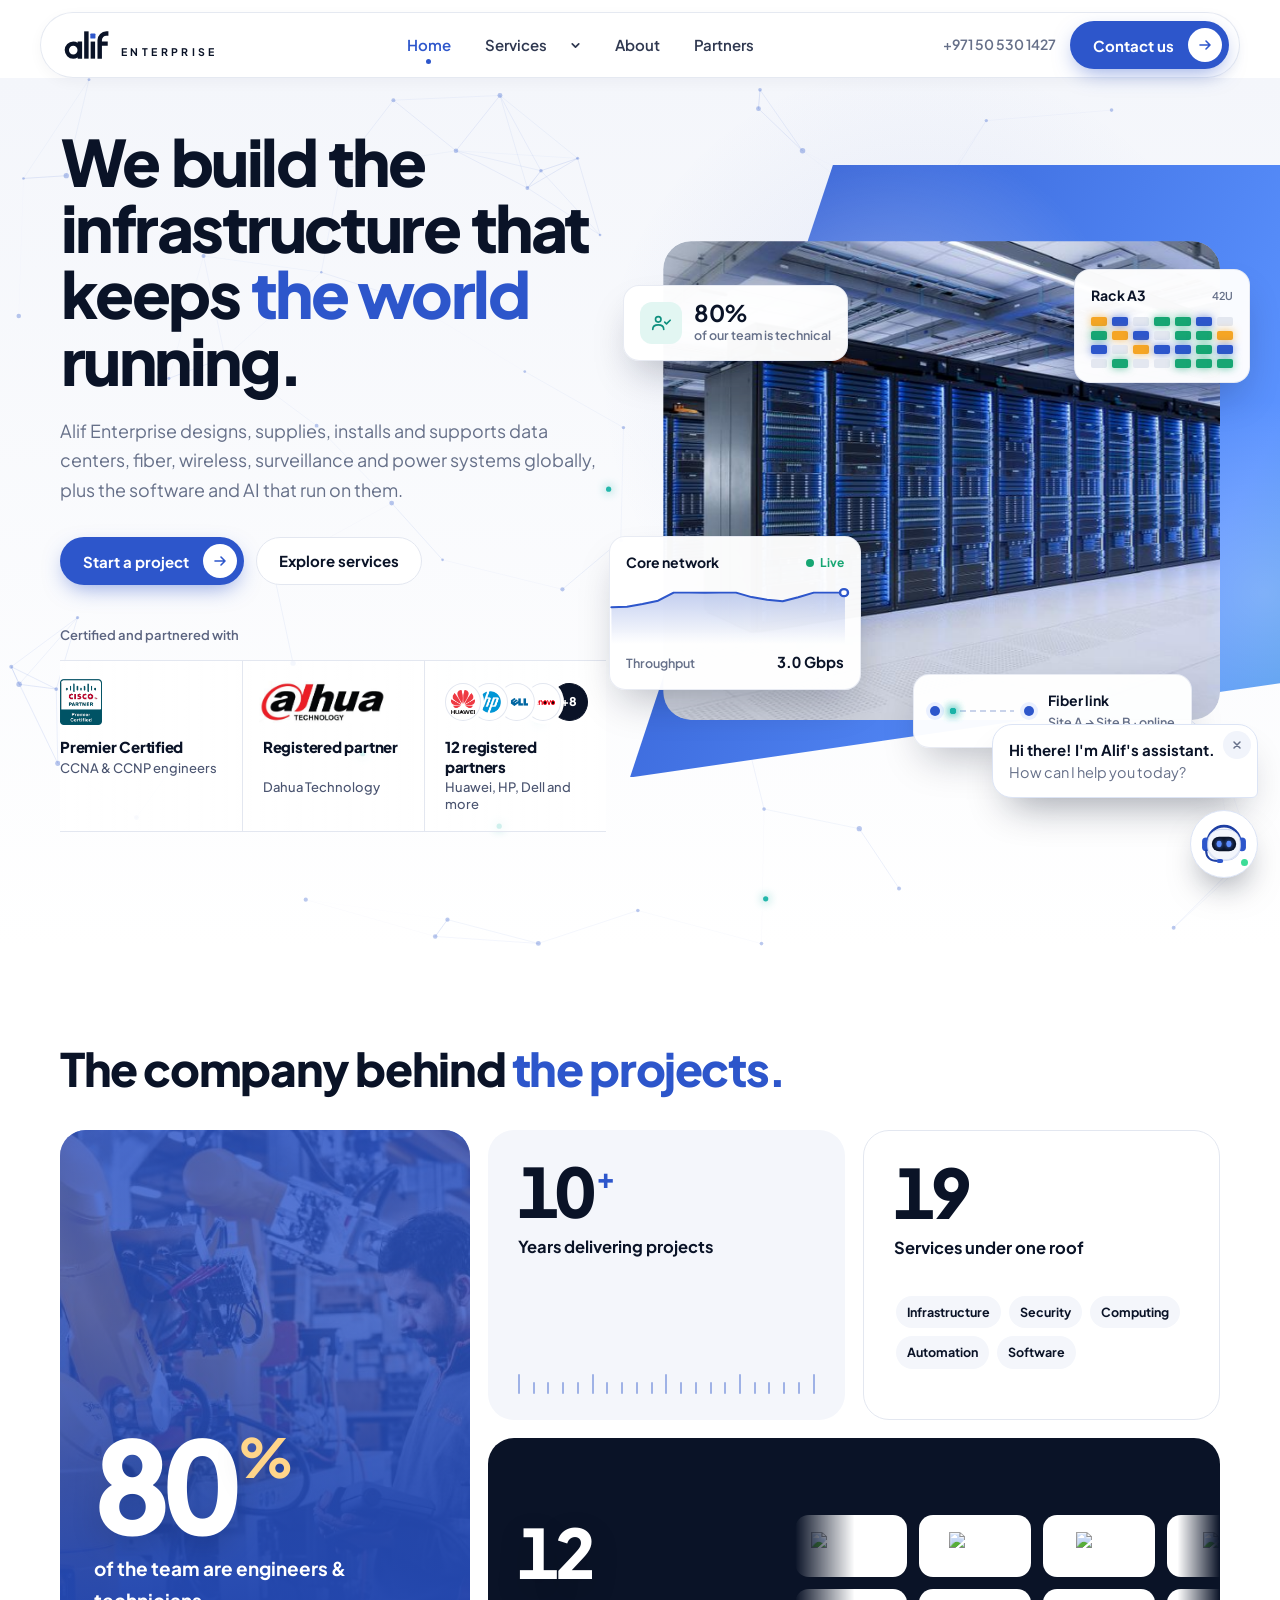
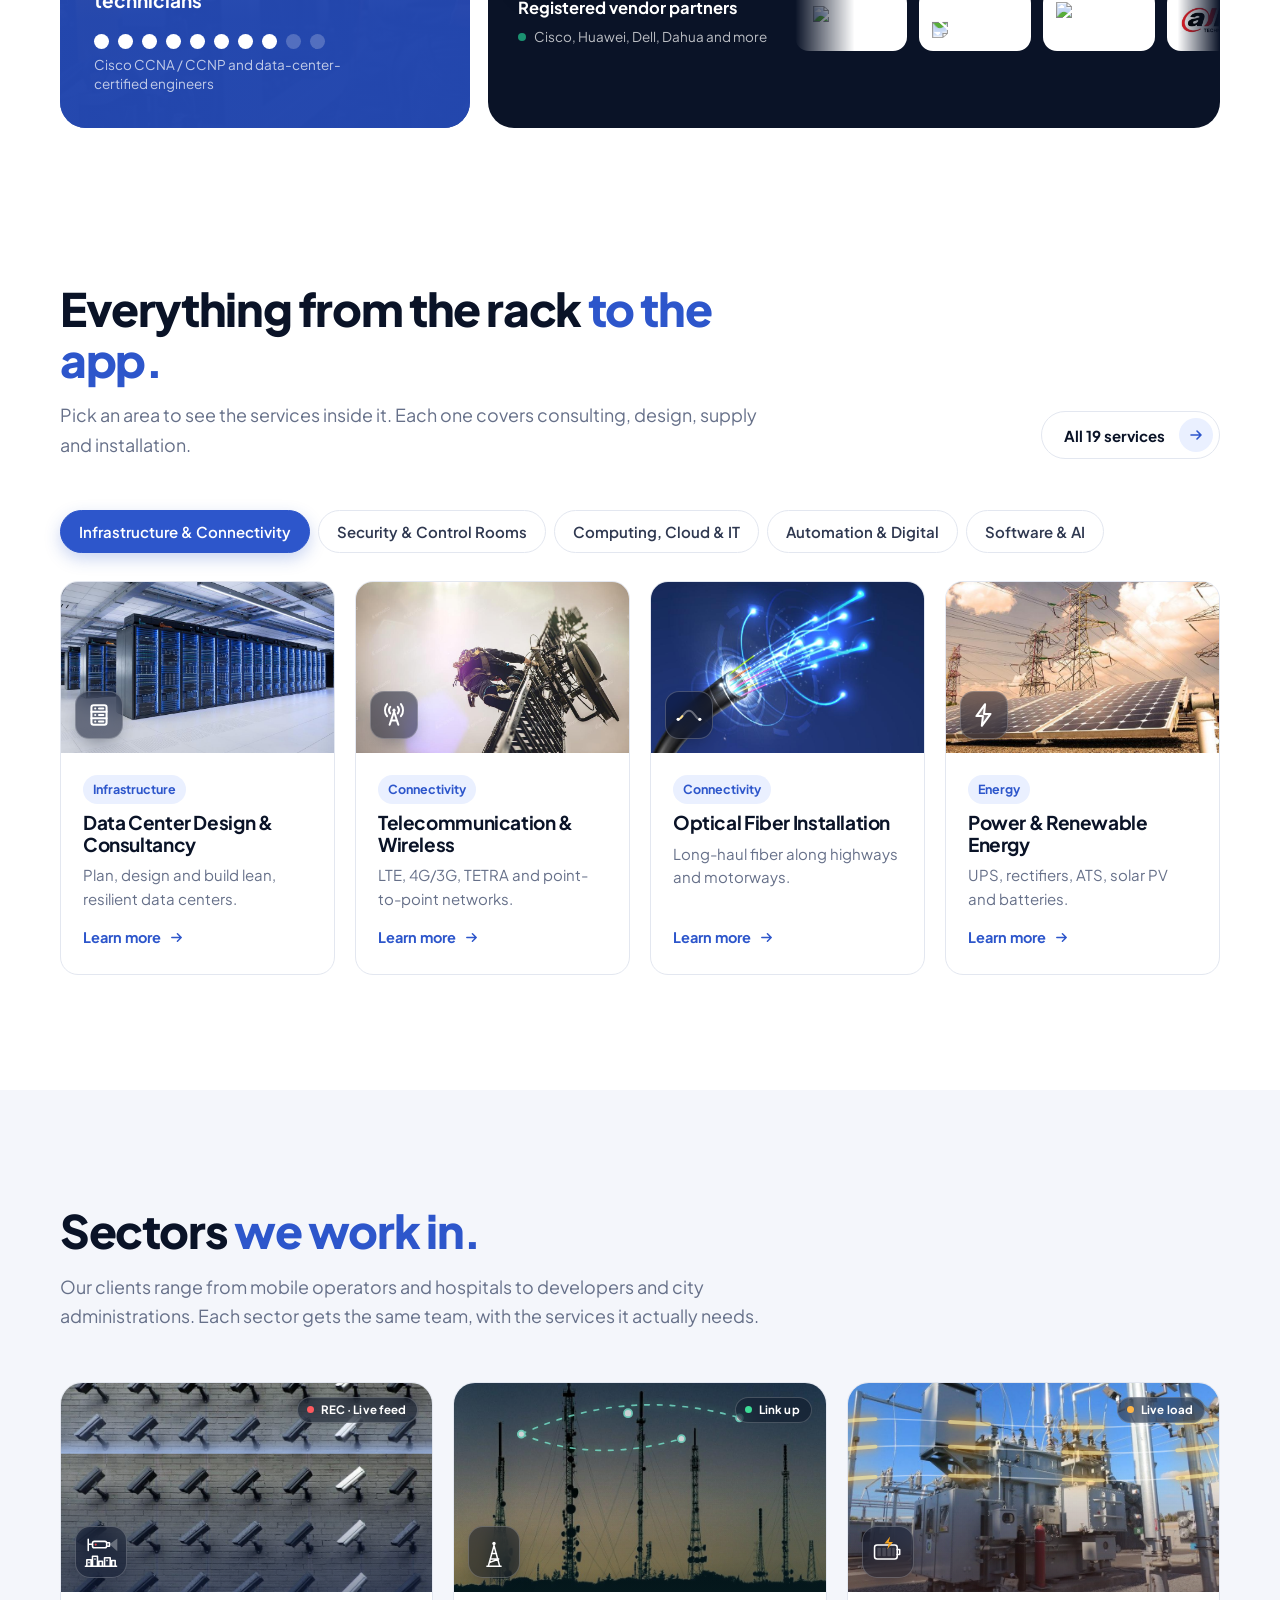
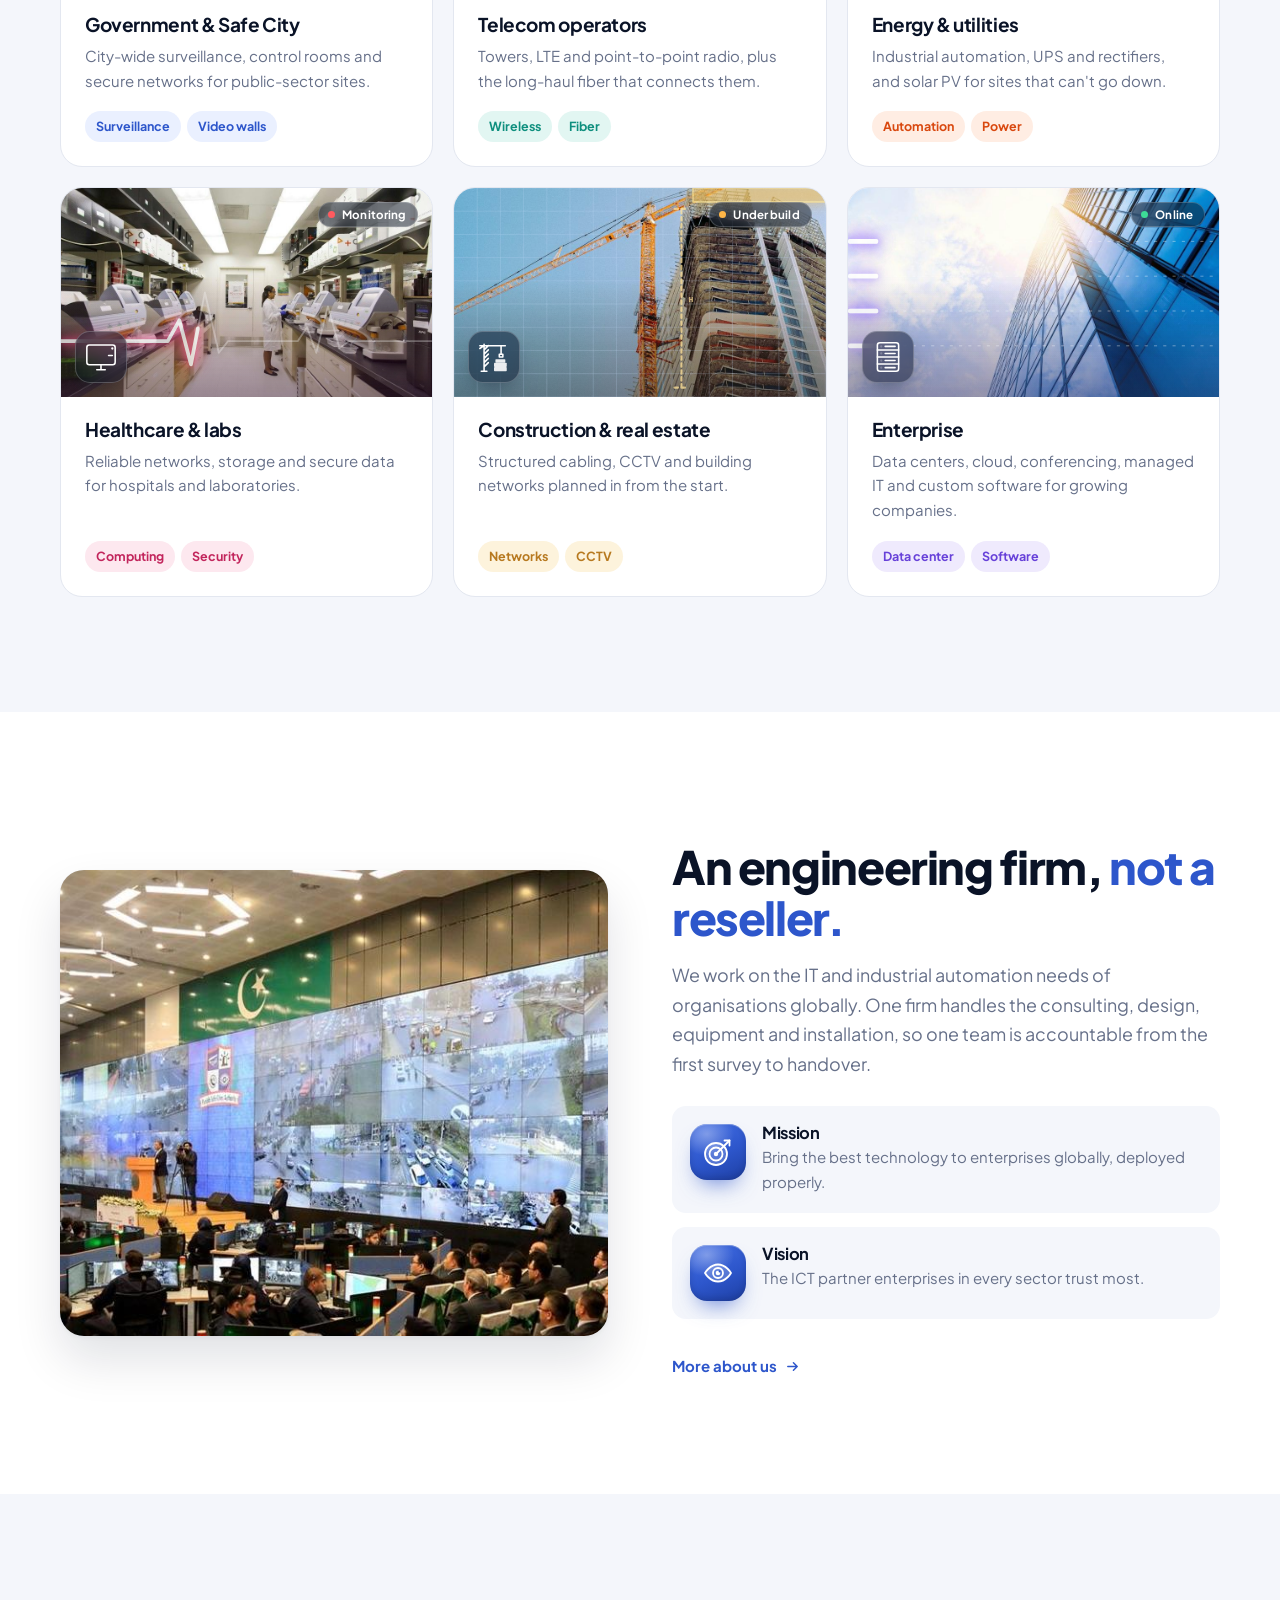
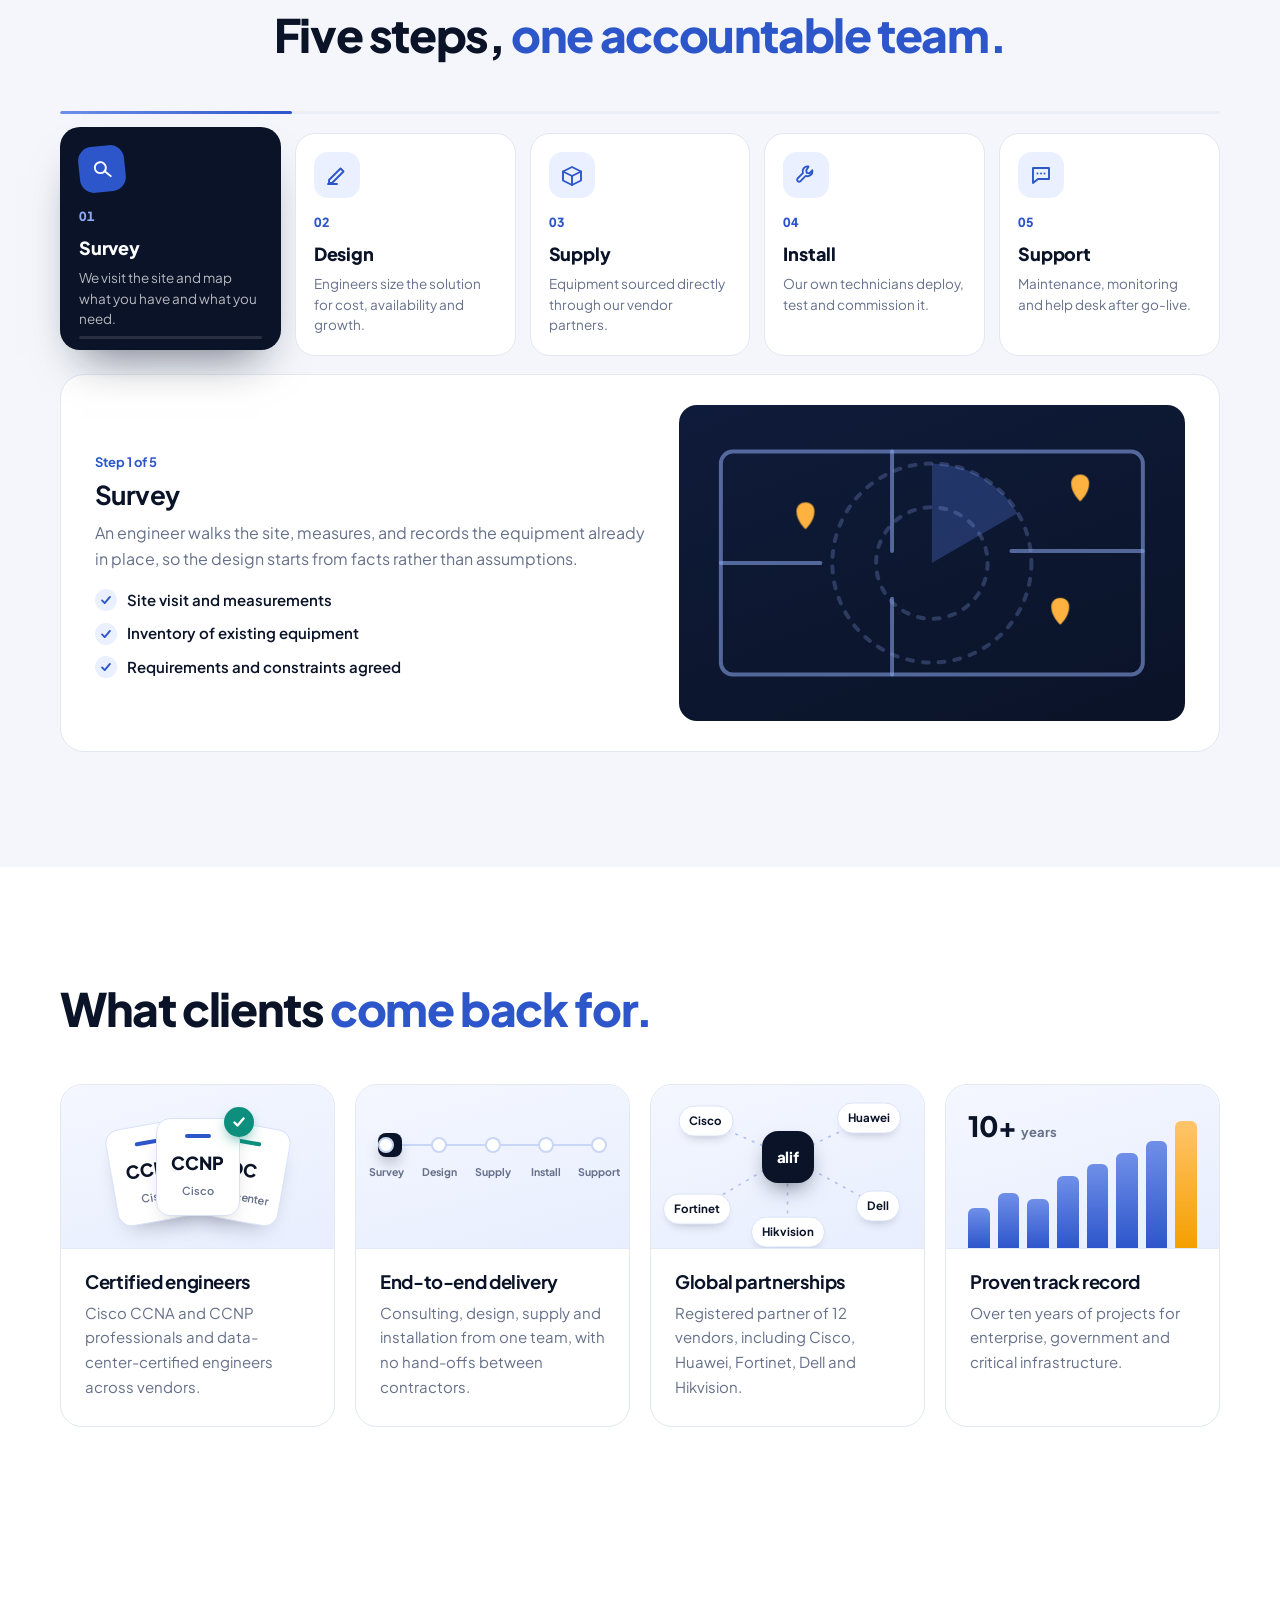
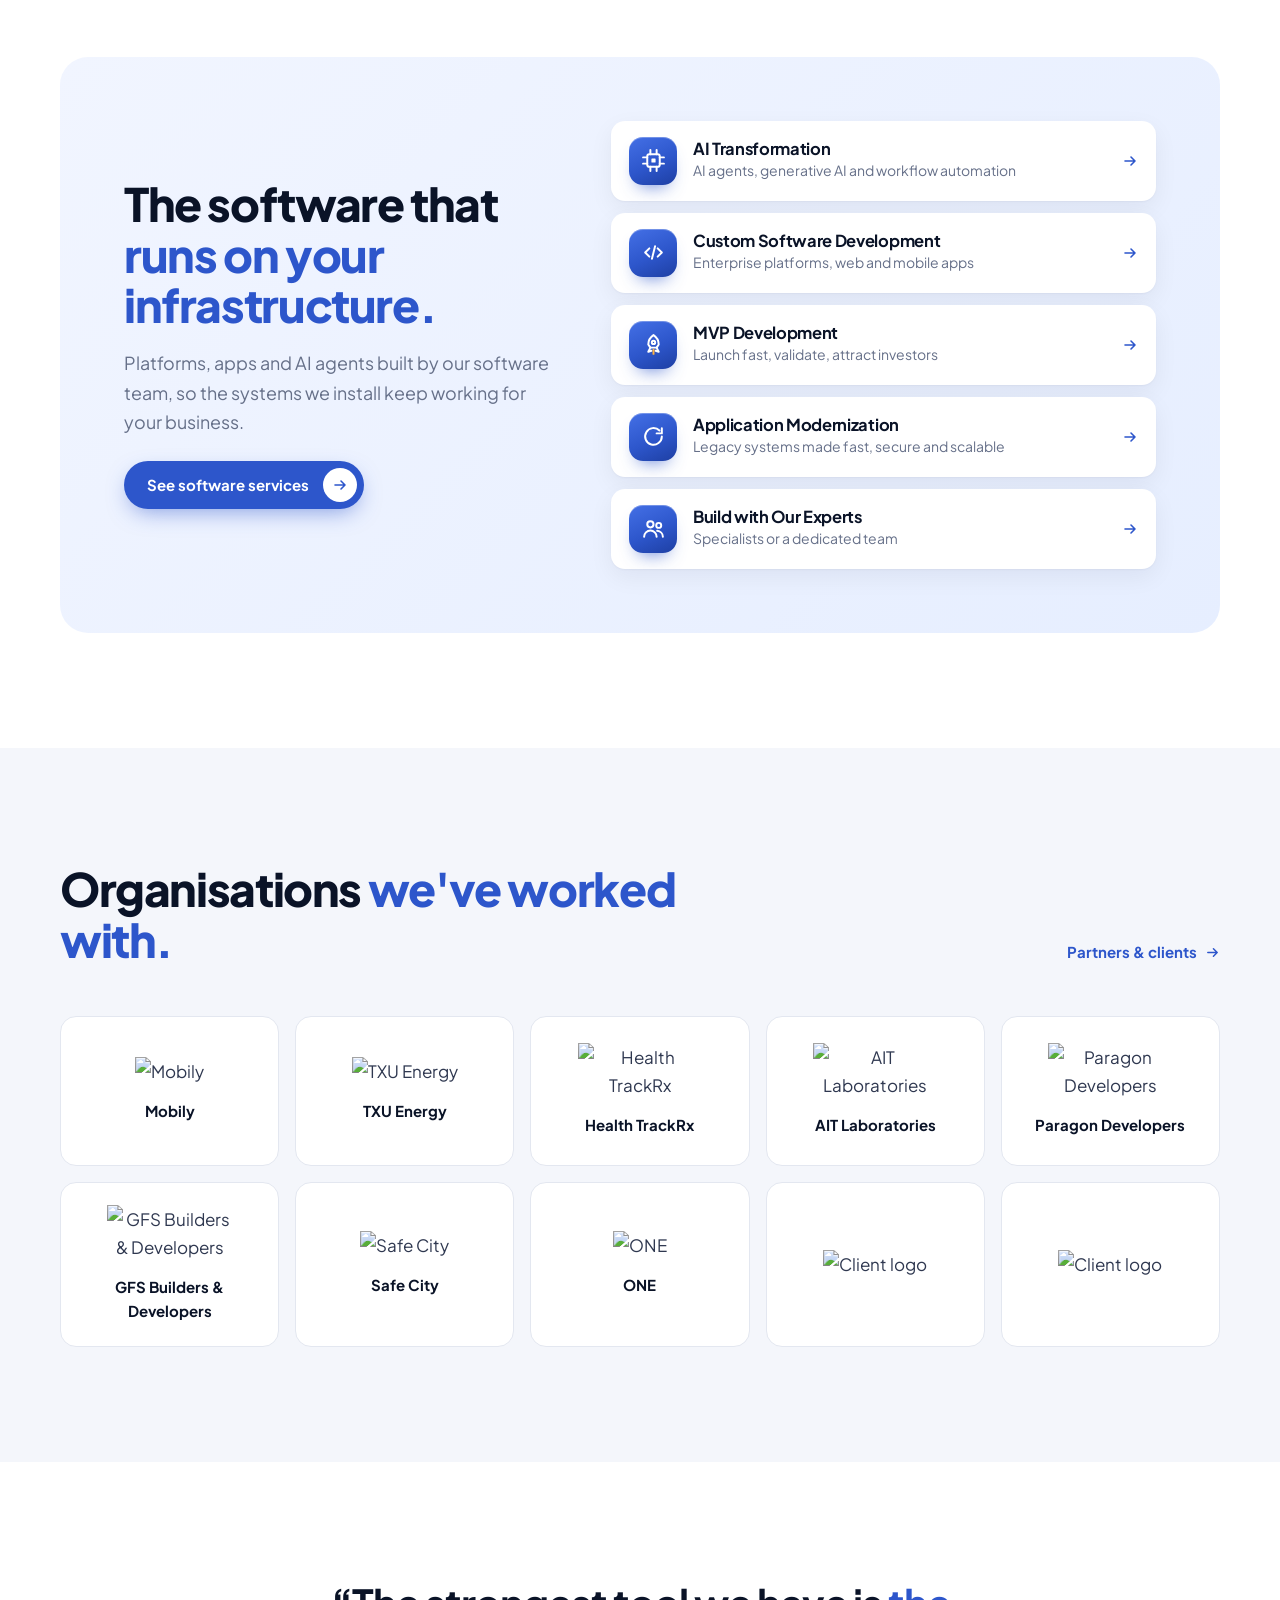
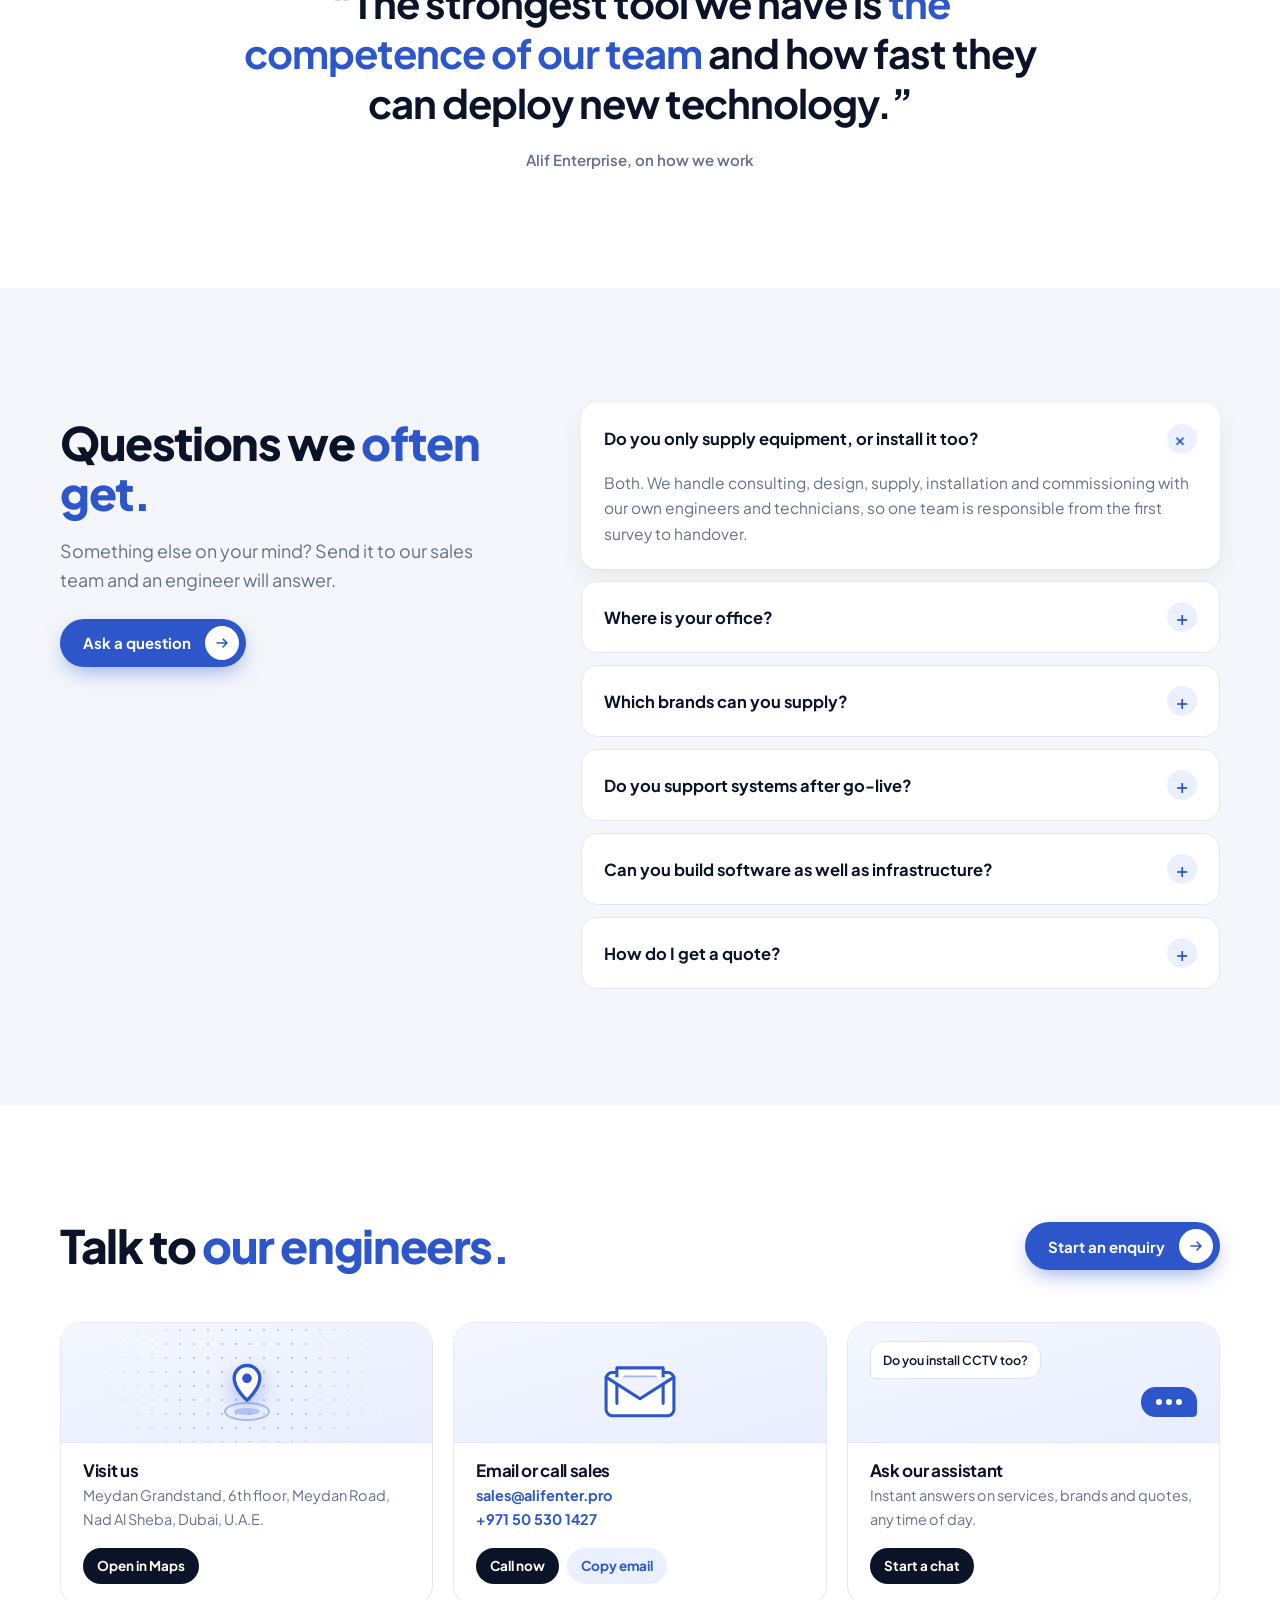
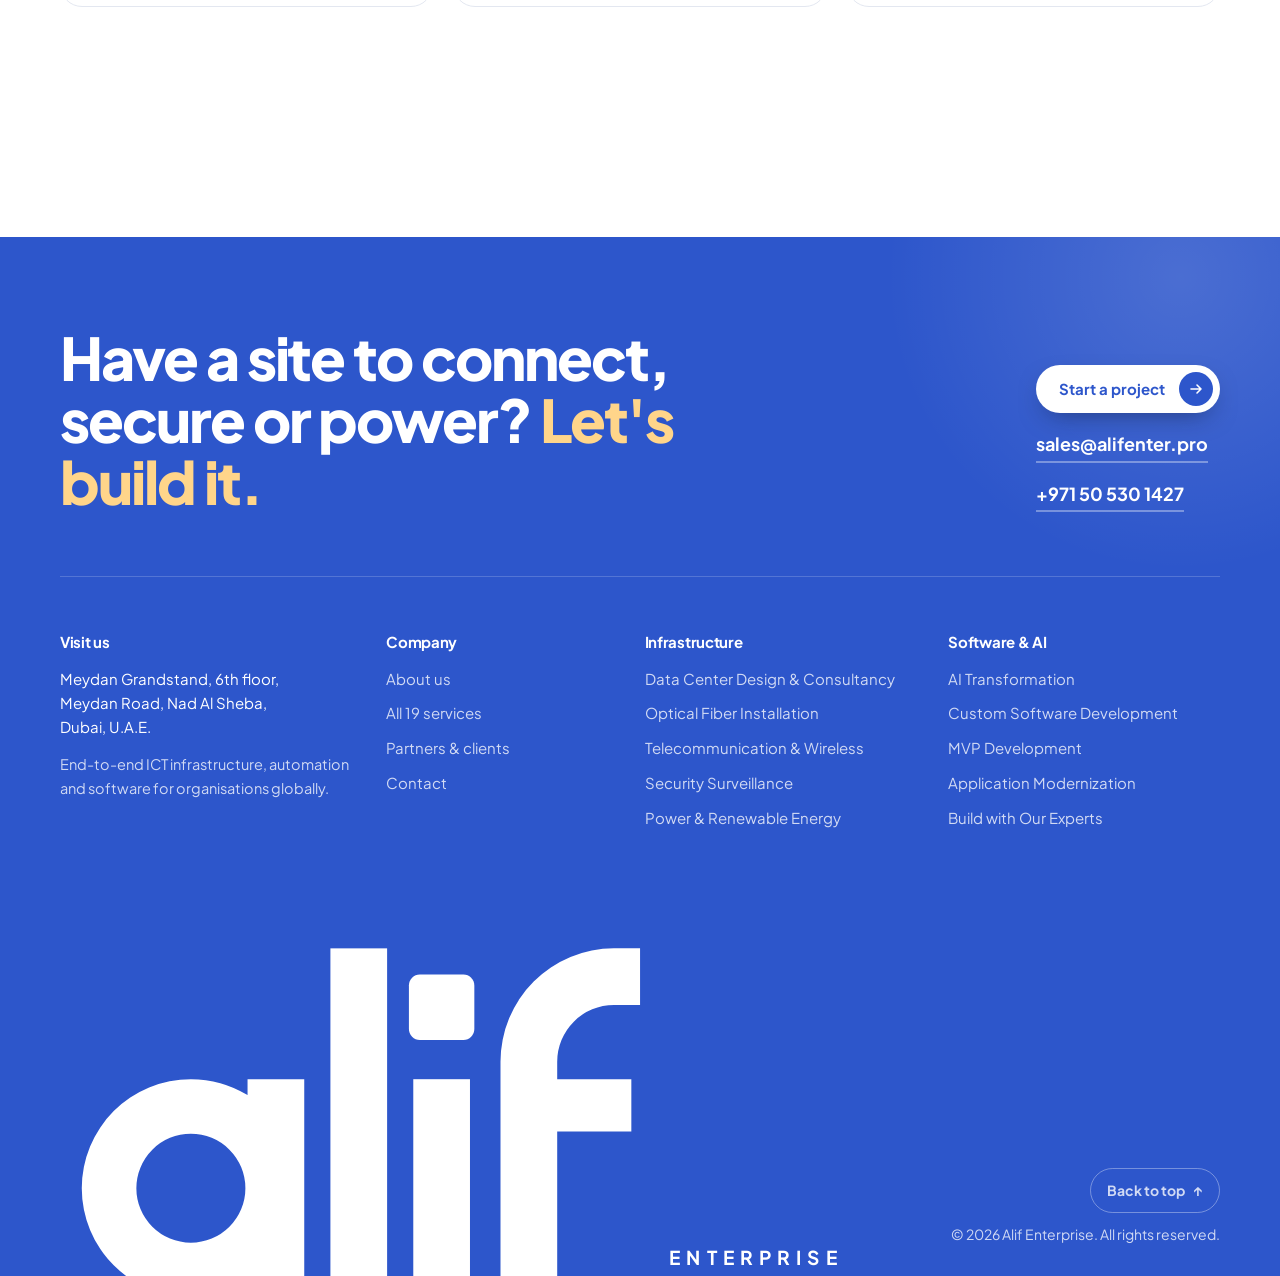
==== commit 33cf19ee: "Registered partner of 12 vendors; remove distributor claims and top banner Co-Authored-By: Claude Op" ====
--- a/index.html
+++ b/index.html
@@ -14,7 +14,6 @@
 </head>
 <body>
 <a class="skip" href="#main">Skip to content</a>
-<div class="announce"><div class="wrap announce-inner"><span class="announce-dot"></span><span>Authorised Dahua distributor, globally. Planning a surveillance project?</span><a href="contact.html?service=Security%20Surveillance">Talk to sales <svg class="ar" viewBox="0 0 16 16" aria-hidden="true"><path d="M3 8h10M9 4l4 4-4 4" fill="none" stroke="currentColor" stroke-width="1.6" stroke-linecap="round" stroke-linejoin="round"/></svg></a></div></div>
 <header class="site-header">
   <div class="nav-shell">
     <div class="nav-pill">
@@ -53,19 +52,19 @@
           <a class="btn btn-outline" href="services.html" data-magnetic>Explore services</a>
         </div>
         <div class="proof" data-hx style="--d:1.2s">
-          <p class="proof-k">Certified, authorised and partnered with</p>
+          <p class="proof-k">Certified and partnered with</p>
           <div class="proof-row">
             <a class="pf" href="about.html">
               <span class="pf-logo pf-cisco"><img src="[data-uri]" alt="Cisco Partner, Premier Certified"></span>
               <span class="pf-t"><b>Premier Certified</b><small>CCNA &amp; CCNP engineers</small></span>
             </a>
             <a class="pf" href="partners.html">
-              <span class="pf-logo pf-dahua"><img src="https://www.alifenter.com/images/alif_page9_img13.png" alt="Dahua Technology, Authorized Distributor"></span>
-              <span class="pf-t"><b>Dahua distributor</b><small>Authorised globally</small></span>
+              <span class="pf-logo pf-dahua"><img src="assets/img/dahua-logo.png" alt="Dahua Technology"></span>
+              <span class="pf-t"><b>Registered partner</b><small>Dahua Technology</small></span>
             </a>
             <a class="pf" href="partners.html">
-              <span class="pf-logo pf-stack"><span class="av" style="--k:0"><img src="[data-uri]" alt="Huawei"></span><span class="av" style="--k:1"><img src="[data-uri]" alt="HP"></span><span class="av" style="--k:2"><img src="[data-uri]" alt="Dell"></span><span class="av" style="--k:3"><img src="[data-uri]" alt="Lenovo"></span><span class="av more">+26</span></span>
-              <span class="pf-t"><b>30+ vendors</b><small>Huawei, HP, Dell and more</small></span>
+              <span class="pf-logo pf-stack"><span class="av" style="--k:0"><img src="[data-uri]" alt="Huawei"></span><span class="av" style="--k:1"><img src="[data-uri]" alt="HP"></span><span class="av" style="--k:2"><img src="[data-uri]" alt="Dell"></span><span class="av" style="--k:3"><img src="[data-uri]" alt="Lenovo"></span><span class="av more">+8</span></span>
+              <span class="pf-t"><b>12 registered partners</b><small>Huawei, HP, Dell and more</small></span>
             </a>
           </div>
         </div>
@@ -101,7 +100,7 @@
     </div>
   </section>
 
-  <section class="numbers" aria-labelledby="numbers-h"><div class="wrap"><div class="numbers-head" data-reveal><h2 class="h2" id="numbers-h">The company behind <em>the projects.</em></h2></div><div class="bento"><article class="tile t-big" tabindex="0"><div class="t-photo"><img src="assets/img/page6_img1.jpg" alt=""></div><span class="glare" aria-hidden="true"></span><span class="shine" aria-hidden="true"></span><div class="t-body"><b class="t-n"><span data-count="80">80</span><sup>%</sup></b><p class="t-l">of the team are engineers &amp; technicians</p><div class="dots" aria-hidden="true"><i class="on" style="--i:0"></i><i class="on" style="--i:1"></i><i class="on" style="--i:2"></i><i class="on" style="--i:3"></i><i class="on" style="--i:4"></i><i class="on" style="--i:5"></i><i class="on" style="--i:6"></i><i class="on" style="--i:7"></i><i class="" style="--i:8"></i><i class="" style="--i:9"></i></div><small class="t-s">Cisco CCNA / CCNP and data-center-certified engineers</small></div></article><article class="tile t-years" tabindex="0"><span class="glare" aria-hidden="true"></span><span class="shine" aria-hidden="true"></span><b class="t-n"><span data-count="10">10</span><sup>+</sup></b><p class="t-l">Years delivering projects</p><div class="ruler" aria-hidden="true"><i style="--i:0"></i><i style="--i:1"></i><i style="--i:2"></i><i style="--i:3"></i><i style="--i:4"></i><i style="--i:5"></i><i style="--i:6"></i><i style="--i:7"></i><i style="--i:8"></i><i style="--i:9"></i><i style="--i:10"></i><i style="--i:11"></i><i style="--i:12"></i><i style="--i:13"></i><i style="--i:14"></i><i style="--i:15"></i><i style="--i:16"></i><i style="--i:17"></i><i style="--i:18"></i><i style="--i:19"></i><i style="--i:20"></i><span class="playhead"></span></div></article><article class="tile t-svc" tabindex="0"><span class="glare" aria-hidden="true"></span><span class="shine" aria-hidden="true"></span><b class="t-n"><span data-count="19">19</span></b><p class="t-l">Services under one roof</p><div class="chips"><a class="chip" href="services.html" style="--i:0"><span>Infrastructure</span><em>4</em></a><a class="chip" href="services.html" style="--i:1"><span>Security</span><em>3</em></a><a class="chip" href="services.html" style="--i:2"><span>Computing</span><em>4</em></a><a class="chip" href="services.html" style="--i:3"><span>Automation</span><em>3</em></a><a class="chip" href="services.html" style="--i:4"><span>Software</span><em>5</em></a></div></article><article class="tile t-ven" tabindex="0"><span class="glare" aria-hidden="true"></span><span class="shine" aria-hidden="true"></span><div class="t-ven-copy"><b class="t-n"><span data-count="30">30</span><sup>+</sup></b><p class="t-l">Technology vendors</p><small class="t-s"><span class="live-dot"></span>Authorised Dahua distributor, globally</small></div><div class="belts" aria-hidden="true"><div class="belt"><div class="belt-track"><span class="lg"><img class="" src="https://www.alifenter.com/images/alif_page9_img1.png" alt="Fortinet" loading="lazy" decoding="async"></span><span class="lg"><img class="" src="https://www.alifenter.com/images/alif_page9_img5.png" alt="H3C" loading="lazy" decoding="async"></span><span class="lg"><img class="" src="https://www.alifenter.com/images/alif_page9_img19.png" alt="Dell" loading="lazy" decoding="async"></span><span class="lg"><img class="" src="https://www.alifenter.com/images/alif_page9_img18.png" alt="HP" loading="lazy" decoding="async"></span><span class="lg"><img class="" src="https://www.alifenter.com/images/alif_page9_img22.png" alt="Lenovo" loading="lazy" decoding="async"></span><span class="lg"><img class="" src="https://www.alifenter.com/images/alif_page9_img21.png" alt="Samsung" loading="lazy" decoding="async" style="transform:scaleY(-1)"></span><span class="lg"><img class="" src="https://www.alifenter.com/images/alif_page9_img23.png" alt="Hikvision" loading="lazy" decoding="async"></span><span class="lg"><img class="" src="https://www.alifenter.com/images/alif_page9_img13.png" alt="Dahua" loading="lazy" decoding="async"></span><span class="lg"><img class="" src="https://www.alifenter.com/images/alif_page9_img24.png" alt="Hytera" loading="lazy" decoding="async"></span><span class="lg"><img class="" src="https://www.alifenter.com/images/alif_page9_img1.png" alt="Fortinet" loading="lazy" decoding="async"></span><span class="lg"><img class="" src="https://www.alifenter.com/images/alif_page9_img5.png" alt="H3C" loading="lazy" decoding="async"></span><span class="lg"><img class="" src="https://www.alifenter.com/images/alif_page9_img19.png" alt="Dell" loading="lazy" decoding="async"></span><span class="lg"><img class="" src="https://www.alifenter.com/images/alif_page9_img18.png" alt="HP" loading="lazy" decoding="async"></span><span class="lg"><img class="" src="https://www.alifenter.com/images/alif_page9_img22.png" alt="Lenovo" loading="lazy" decoding="async"></span><span class="lg"><img class="" src="https://www.alifenter.com/images/alif_page9_img21.png" alt="Samsung" loading="lazy" decoding="async" style="transform:scaleY(-1)"></span><span class="lg"><img class="" src="https://www.alifenter.com/images/alif_page9_img23.png" alt="Hikvision" loading="lazy" decoding="async"></span><span class="lg"><img class="" src="https://www.alifenter.com/images/alif_page9_img13.png" alt="Dahua" loading="lazy" decoding="async"></span><span class="lg"><img class="" src="https://www.alifenter.com/images/alif_page9_img24.png" alt="Hytera" loading="lazy" decoding="async"></span></div></div><div class="belt rev"><div class="belt-track"><span class="lg"><img class="" src="https://www.alifenter.com/images/alif_page9_img22.png" alt="Lenovo" loading="lazy" decoding="async"></span><span class="lg"><img class="" src="https://www.alifenter.com/images/alif_page9_img21.png" alt="Samsung" loading="lazy" decoding="async" style="transform:scaleY(-1)"></span><span class="lg"><img class="" src="https://www.alifenter.com/images/alif_page9_img23.png" alt="Hikvision" loading="lazy" decoding="async"></span><span class="lg"><img class="" src="https://www.alifenter.com/images/alif_page9_img13.png" alt="Dahua" loading="lazy" decoding="async"></span><span class="lg"><img class="" src="https://www.alifenter.com/images/alif_page9_img24.png" alt="Hytera" loading="lazy" decoding="async"></span><span class="lg"><img class="" src="https://www.alifenter.com/images/alif_page9_img1.png" alt="Fortinet" loading="lazy" decoding="async"></span><span class="lg"><img class="" src="https://www.alifenter.com/images/alif_page9_img5.png" alt="H3C" loading="lazy" decoding="async"></span><span class="lg"><img class="" src="https://www.alifenter.com/images/alif_page9_img19.png" alt="Dell" loading="lazy" decoding="async"></span><span class="lg"><img class="" src="https://www.alifenter.com/images/alif_page9_img18.png" alt="HP" loading="lazy" decoding="async"></span><span class="lg"><img class="" src="https://www.alifenter.com/images/alif_page9_img22.png" alt="Lenovo" loading="lazy" decoding="async"></span><span class="lg"><img class="" src="https://www.alifenter.com/images/alif_page9_img21.png" alt="Samsung" loading="lazy" decoding="async" style="transform:scaleY(-1)"></span><span class="lg"><img class="" src="https://www.alifenter.com/images/alif_page9_img23.png" alt="Hikvision" loading="lazy" decoding="async"></span><span class="lg"><img class="" src="https://www.alifenter.com/images/alif_page9_img13.png" alt="Dahua" loading="lazy" decoding="async"></span><span class="lg"><img class="" src="https://www.alifenter.com/images/alif_page9_img24.png" alt="Hytera" loading="lazy" decoding="async"></span><span class="lg"><img class="" src="https://www.alifenter.com/images/alif_page9_img1.png" alt="Fortinet" loading="lazy" decoding="async"></span><span class="lg"><img class="" src="https://www.alifenter.com/images/alif_page9_img5.png" alt="H3C" loading="lazy" decoding="async"></span><span class="lg"><img class="" src="https://www.alifenter.com/images/alif_page9_img19.png" alt="Dell" loading="lazy" decoding="async"></span><span class="lg"><img class="" src="https://www.alifenter.com/images/alif_page9_img18.png" alt="HP" loading="lazy" decoding="async"></span></div></div></div></article></div></div></section>
+  <section class="numbers" aria-labelledby="numbers-h"><div class="wrap"><div class="numbers-head" data-reveal><h2 class="h2" id="numbers-h">The company behind <em>the projects.</em></h2></div><div class="bento"><article class="tile t-big" tabindex="0"><div class="t-photo"><img src="assets/img/page6_img1.jpg" alt=""></div><span class="glare" aria-hidden="true"></span><span class="shine" aria-hidden="true"></span><div class="t-body"><b class="t-n"><span data-count="80">80</span><sup>%</sup></b><p class="t-l">of the team are engineers &amp; technicians</p><div class="dots" aria-hidden="true"><i class="on" style="--i:0"></i><i class="on" style="--i:1"></i><i class="on" style="--i:2"></i><i class="on" style="--i:3"></i><i class="on" style="--i:4"></i><i class="on" style="--i:5"></i><i class="on" style="--i:6"></i><i class="on" style="--i:7"></i><i class="" style="--i:8"></i><i class="" style="--i:9"></i></div><small class="t-s">Cisco CCNA / CCNP and data-center-certified engineers</small></div></article><article class="tile t-years" tabindex="0"><span class="glare" aria-hidden="true"></span><span class="shine" aria-hidden="true"></span><b class="t-n"><span data-count="10">10</span><sup>+</sup></b><p class="t-l">Years delivering projects</p><div class="ruler" aria-hidden="true"><i style="--i:0"></i><i style="--i:1"></i><i style="--i:2"></i><i style="--i:3"></i><i style="--i:4"></i><i style="--i:5"></i><i style="--i:6"></i><i style="--i:7"></i><i style="--i:8"></i><i style="--i:9"></i><i style="--i:10"></i><i style="--i:11"></i><i style="--i:12"></i><i style="--i:13"></i><i style="--i:14"></i><i style="--i:15"></i><i style="--i:16"></i><i style="--i:17"></i><i style="--i:18"></i><i style="--i:19"></i><i style="--i:20"></i><span class="playhead"></span></div></article><article class="tile t-svc" tabindex="0"><span class="glare" aria-hidden="true"></span><span class="shine" aria-hidden="true"></span><b class="t-n"><span data-count="19">19</span></b><p class="t-l">Services under one roof</p><div class="chips"><a class="chip" href="services.html" style="--i:0"><span>Infrastructure</span><em>4</em></a><a class="chip" href="services.html" style="--i:1"><span>Security</span><em>3</em></a><a class="chip" href="services.html" style="--i:2"><span>Computing</span><em>4</em></a><a class="chip" href="services.html" style="--i:3"><span>Automation</span><em>3</em></a><a class="chip" href="services.html" style="--i:4"><span>Software</span><em>5</em></a></div></article><article class="tile t-ven" tabindex="0"><span class="glare" aria-hidden="true"></span><span class="shine" aria-hidden="true"></span><div class="t-ven-copy"><b class="t-n"><span data-count="12">12</span></b><p class="t-l">Registered vendor partners</p><small class="t-s"><span class="live-dot"></span>Cisco, Huawei, Dell, Dahua and more</small></div><div class="belts" aria-hidden="true"><div class="belt"><div class="belt-track"><span class="lg"><img class="" src="https://www.alifenter.com/images/alif_page9_img1.png" alt="Fortinet" loading="lazy" decoding="async"></span><span class="lg"><img class="" src="https://www.alifenter.com/images/alif_page9_img5.png" alt="H3C" loading="lazy" decoding="async"></span><span class="lg"><img class="" src="https://www.alifenter.com/images/alif_page9_img19.png" alt="Dell" loading="lazy" decoding="async"></span><span class="lg"><img class="" src="https://www.alifenter.com/images/alif_page9_img18.png" alt="HP" loading="lazy" decoding="async"></span><span class="lg"><img class="" src="https://www.alifenter.com/images/alif_page9_img22.png" alt="Lenovo" loading="lazy" decoding="async"></span><span class="lg"><img class="" src="https://www.alifenter.com/images/alif_page9_img21.png" alt="Samsung" loading="lazy" decoding="async" style="transform:scaleY(-1)"></span><span class="lg"><img class="" src="https://www.alifenter.com/images/alif_page9_img23.png" alt="Hikvision" loading="lazy" decoding="async"></span><span class="lg"><img class="" src="assets/img/dahua-logo.png" alt="Dahua" loading="lazy" decoding="async"></span><span class="lg"><img class="" src="https://www.alifenter.com/images/alif_page9_img24.png" alt="Hytera" loading="lazy" decoding="async"></span><span class="lg"><img class="" src="https://www.alifenter.com/images/alif_page9_img1.png" alt="Fortinet" loading="lazy" decoding="async"></span><span class="lg"><img class="" src="https://www.alifenter.com/images/alif_page9_img5.png" alt="H3C" loading="lazy" decoding="async"></span><span class="lg"><img class="" src="https://www.alifenter.com/images/alif_page9_img19.png" alt="Dell" loading="lazy" decoding="async"></span><span class="lg"><img class="" src="https://www.alifenter.com/images/alif_page9_img18.png" alt="HP" loading="lazy" decoding="async"></span><span class="lg"><img class="" src="https://www.alifenter.com/images/alif_page9_img22.png" alt="Lenovo" loading="lazy" decoding="async"></span><span class="lg"><img class="" src="https://www.alifenter.com/images/alif_page9_img21.png" alt="Samsung" loading="lazy" decoding="async" style="transform:scaleY(-1)"></span><span class="lg"><img class="" src="https://www.alifenter.com/images/alif_page9_img23.png" alt="Hikvision" loading="lazy" decoding="async"></span><span class="lg"><img class="" src="assets/img/dahua-logo.png" alt="Dahua" loading="lazy" decoding="async"></span><span class="lg"><img class="" src="https://www.alifenter.com/images/alif_page9_img24.png" alt="Hytera" loading="lazy" decoding="async"></span></div></div><div class="belt rev"><div class="belt-track"><span class="lg"><img class="" src="https://www.alifenter.com/images/alif_page9_img22.png" alt="Lenovo" loading="lazy" decoding="async"></span><span class="lg"><img class="" src="https://www.alifenter.com/images/alif_page9_img21.png" alt="Samsung" loading="lazy" decoding="async" style="transform:scaleY(-1)"></span><span class="lg"><img class="" src="https://www.alifenter.com/images/alif_page9_img23.png" alt="Hikvision" loading="lazy" decoding="async"></span><span class="lg"><img class="" src="assets/img/dahua-logo.png" alt="Dahua" loading="lazy" decoding="async"></span><span class="lg"><img class="" src="https://www.alifenter.com/images/alif_page9_img24.png" alt="Hytera" loading="lazy" decoding="async"></span><span class="lg"><img class="" src="https://www.alifenter.com/images/alif_page9_img1.png" alt="Fortinet" loading="lazy" decoding="async"></span><span class="lg"><img class="" src="https://www.alifenter.com/images/alif_page9_img5.png" alt="H3C" loading="lazy" decoding="async"></span><span class="lg"><img class="" src="https://www.alifenter.com/images/alif_page9_img19.png" alt="Dell" loading="lazy" decoding="async"></span><span class="lg"><img class="" src="https://www.alifenter.com/images/alif_page9_img18.png" alt="HP" loading="lazy" decoding="async"></span><span class="lg"><img class="" src="https://www.alifenter.com/images/alif_page9_img22.png" alt="Lenovo" loading="lazy" decoding="async"></span><span class="lg"><img class="" src="https://www.alifenter.com/images/alif_page9_img21.png" alt="Samsung" loading="lazy" decoding="async" style="transform:scaleY(-1)"></span><span class="lg"><img class="" src="https://www.alifenter.com/images/alif_page9_img23.png" alt="Hikvision" loading="lazy" decoding="async"></span><span class="lg"><img class="" src="assets/img/dahua-logo.png" alt="Dahua" loading="lazy" decoding="async"></span><span class="lg"><img class="" src="https://www.alifenter.com/images/alif_page9_img24.png" alt="Hytera" loading="lazy" decoding="async"></span><span class="lg"><img class="" src="https://www.alifenter.com/images/alif_page9_img1.png" alt="Fortinet" loading="lazy" decoding="async"></span><span class="lg"><img class="" src="https://www.alifenter.com/images/alif_page9_img5.png" alt="H3C" loading="lazy" decoding="async"></span><span class="lg"><img class="" src="https://www.alifenter.com/images/alif_page9_img19.png" alt="Dell" loading="lazy" decoding="async"></span><span class="lg"><img class="" src="https://www.alifenter.com/images/alif_page9_img18.png" alt="HP" loading="lazy" decoding="async"></span></div></div></div></article></div></div></section>
 
   <section class="section" id="services">
     <div class="wrap">
@@ -158,7 +157,7 @@
       <div class="proc" data-proc>
         <div class="proc-rail" aria-hidden="true"><span class="proc-fill"></span></div>
         <div class="proc-steps" role="tablist" aria-label="How a project runs"><button class="proc-step on" type="button" role="tab" id="proc-tab-0" aria-controls="proc-view-0" aria-selected="true" tabindex="0"><span class="proc-ic"><svg viewBox="0 0 24 24" aria-hidden="true"><g class="pi-mag"><circle cx="10.5" cy="10.5" r="5.5"/><path d="M14.5 14.5 20 20"/></g></svg></span><span class="proc-n">01</span><b>Survey</b><small>We visit the site and map what you have and what you need.</small><span class="proc-bar" aria-hidden="true"><i></i></span></button><button class="proc-step" type="button" role="tab" id="proc-tab-1" aria-controls="proc-view-1" aria-selected="false" tabindex="-1"><span class="proc-ic"><svg viewBox="0 0 24 24" aria-hidden="true"><path d="M4 20 15.5 8.5l3 3L7 23H4z" transform="translate(0 -3)"/><path class="pi-draw" d="M3 21h9" /></svg></span><span class="proc-n">02</span><b>Design</b><small>Engineers size the solution for cost, availability and growth.</small><span class="proc-bar" aria-hidden="true"><i></i></span></button><button class="proc-step" type="button" role="tab" id="proc-tab-2" aria-controls="proc-view-2" aria-selected="false" tabindex="-1"><span class="proc-ic"><svg viewBox="0 0 24 24" aria-hidden="true"><g class="pi-box"><path d="M3 8.5 12 4l9 4.5v9L12 22l-9-4.5z"/><path d="M3 8.5 12 13l9-4.5M12 13v9"/></g></svg></span><span class="proc-n">03</span><b>Supply</b><small>Equipment sourced directly through our vendor partners.</small><span class="proc-bar" aria-hidden="true"><i></i></span></button><button class="proc-step" type="button" role="tab" id="proc-tab-3" aria-controls="proc-view-3" aria-selected="false" tabindex="-1"><span class="proc-ic"><svg viewBox="0 0 24 24" aria-hidden="true"><g class="pi-wrench"><path d="M14.5 3.5a5 5 0 0 0-5.6 6.6L3.5 15.5a2 2 0 0 0 2.8 2.8l5.4-5.4a5 5 0 0 0 6.6-5.6l-3 3-2.6-.4-.4-2.6z"/></g></svg></span><span class="proc-n">04</span><b>Install</b><small>Our own technicians deploy, test and commission it.</small><span class="proc-bar" aria-hidden="true"><i></i></span></button><button class="proc-step" type="button" role="tab" id="proc-tab-4" aria-controls="proc-view-4" aria-selected="false" tabindex="-1"><span class="proc-ic"><svg viewBox="0 0 24 24" aria-hidden="true"><path d="M4 5h16v11H9l-5 4z"/><circle class="pi-d d1" cx="8.5" cy="10.5" r="1"/><circle class="pi-d d2" cx="12" cy="10.5" r="1"/><circle class="pi-d d3" cx="15.5" cy="10.5" r="1"/></svg></span><span class="proc-n">05</span><b>Support</b><small>Maintenance, monitoring and help desk after go-live.</small><span class="proc-bar" aria-hidden="true"><i></i></span></button></div>
-        <div class="proc-panel"><div class="proc-view on" id="proc-view-0" role="tabpanel" aria-labelledby="proc-tab-0"><div class="proc-copy"><span class="proc-k">Step 1 of 5</span><h3>Survey</h3><p>An engineer walks the site, measures, and records the equipment already in place, so the design starts from facts rather than assumptions.</p><ul><li><svg viewBox="0 0 16 16" aria-hidden="true"><path d="M3.5 8.5l3 3 6-7"/></svg>Site visit and measurements</li><li><svg viewBox="0 0 16 16" aria-hidden="true"><path d="M3.5 8.5l3 3 6-7"/></svg>Inventory of existing equipment</li><li><svg viewBox="0 0 16 16" aria-hidden="true"><path d="M3.5 8.5l3 3 6-7"/></svg>Requirements and constraints agreed</li></ul></div><div class="proc-scene"><svg viewBox="0 0 240 140" aria-hidden="true"><rect x="14" y="14" width="212" height="112" rx="6" class="sc-wall"/><path class="sc-wall" d="M100 14v50M100 88v38M160 64h66M14 70h50"/><g class="sc-radar"><path d="M120 70 L120 20 A50 50 0 0 1 163 45 Z"/></g><circle cx="120" cy="70" r="50" class="sc-ring"/><circle cx="120" cy="70" r="28" class="sc-ring"/><g class="sc-pin p1"><path d="M52 44c0-6 9-6 9 0 0 5-4.5 9-4.5 9S52 49 52 44z"/></g><g class="sc-pin p2"><path d="M180 92c0-6 9-6 9 0 0 5-4.5 9-4.5 9S180 97 180 92z"/></g><g class="sc-pin p3"><path d="M190 30c0-6 9-6 9 0 0 5-4.5 9-4.5 9S190 35 190 30z"/></g></svg></div></div><div class="proc-view" id="proc-view-1" role="tabpanel" aria-labelledby="proc-tab-1" hidden><div class="proc-copy"><span class="proc-k">Step 2 of 5</span><h3>Design</h3><p>Our engineers size the system for the load you have today and the growth you expect, and show you the cost of each availability option.</p><ul><li><svg viewBox="0 0 16 16" aria-hidden="true"><path d="M3.5 8.5l3 3 6-7"/></svg>Solution design and drawings</li><li><svg viewBox="0 0 16 16" aria-hidden="true"><path d="M3.5 8.5l3 3 6-7"/></svg>Bill of quantities</li><li><svg viewBox="0 0 16 16" aria-hidden="true"><path d="M3.5 8.5l3 3 6-7"/></svg>Options priced side by side</li></ul></div><div class="proc-scene"><svg viewBox="0 0 240 140" aria-hidden="true"><path class="sc-grid" d="M20 8V132M40 8V132M60 8V132M80 8V132M100 8V132M120 8V132M140 8V132M160 8V132M180 8V132M200 8V132M220 8V132M8 20H232M8 40H232M8 60H232M8 80H232M8 100H232M8 120H232"/><path class="sc-draw d1" pathLength="1" d="M70 24h100v96H70z"/><path class="sc-draw d2" pathLength="1" d="M70 48h100M70 72h100M70 96h100"/><path class="sc-draw d3" pathLength="1" d="M190 24v96M185 24h10M185 120h10"/><path class="sc-draw d4" pathLength="1" d="M84 36h20M84 60h20M84 84h20M84 108h20"/></svg></div></div><div class="proc-view" id="proc-view-2" role="tabpanel" aria-labelledby="proc-tab-2" hidden><div class="proc-copy"><span class="proc-k">Step 3 of 5</span><h3>Supply</h3><p>We order through our 30+ vendor partnerships, so the hardware is genuine, under warranty and delivered to your site.</p><ul><li><svg viewBox="0 0 16 16" aria-hidden="true"><path d="M3.5 8.5l3 3 6-7"/></svg>Sourced through vendor partners</li><li><svg viewBox="0 0 16 16" aria-hidden="true"><path d="M3.5 8.5l3 3 6-7"/></svg>Genuine, warrantied hardware</li><li><svg viewBox="0 0 16 16" aria-hidden="true"><path d="M3.5 8.5l3 3 6-7"/></svg>Delivered to site</li></ul></div><div class="proc-scene"><svg viewBox="0 0 240 140" aria-hidden="true"><path class="sc-line" d="M10 118h220"/><g class="sc-crate c1"><rect x="40" y="88" width="34" height="30" rx="2"/><path d="M40 98h34"/></g><g class="sc-crate c2"><rect x="78" y="88" width="34" height="30" rx="2"/><path d="M78 98h34"/></g><g class="sc-crate c3"><rect x="59" y="56" width="34" height="30" rx="2"/><path d="M59 66h34"/></g><g class="sc-truck"><rect x="140" y="70" width="58" height="40" rx="3"/><path d="M198 82h18l10 14v14h-28z"/><circle cx="158" cy="114" r="7" class="sc-wheel"/><circle cx="212" cy="114" r="7" class="sc-wheel"/></g></svg></div></div><div class="proc-view" id="proc-view-3" role="tabpanel" aria-labelledby="proc-tab-3" hidden><div class="proc-copy"><span class="proc-k">Step 4 of 5</span><h3>Install</h3><p>Our own technicians install, cable, test and commission everything, then hand over documentation your team can use.</p><ul><li><svg viewBox="0 0 16 16" aria-hidden="true"><path d="M3.5 8.5l3 3 6-7"/></svg>Installation by our technicians</li><li><svg viewBox="0 0 16 16" aria-hidden="true"><path d="M3.5 8.5l3 3 6-7"/></svg>Testing and commissioning</li><li><svg viewBox="0 0 16 16" aria-hidden="true"><path d="M3.5 8.5l3 3 6-7"/></svg>Handover documents</li></ul></div><div class="proc-scene"><svg viewBox="0 0 240 140" aria-hidden="true"><rect x="70" y="14" width="100" height="112" rx="5" class="sc-wall"/><rect x="80" y="24" width="80" height="16" rx="2" class="sc-unit"/><circle class="sc-led l0" cx="90" cy="32" r="2.6"/><rect x="80" y="48" width="80" height="16" rx="2" class="sc-unit"/><circle class="sc-led l1" cx="90" cy="56" r="2.6"/><rect x="80" y="72" width="80" height="16" rx="2" class="sc-unit"/><circle class="sc-led l2" cx="90" cy="80" r="2.6"/><rect x="80" y="96" width="80" height="16" rx="2" class="sc-unit"/><circle class="sc-led l3" cx="90" cy="104" r="2.6"/><path class="sc-draw d1" pathLength="1" d="M160 32c40 0 40 40 70 40"/><path class="sc-draw d2" pathLength="1" d="M160 56c30 0 30 50 70 50"/><path class="sc-draw d3" pathLength="1" d="M70 80c-30 0-30 30-60 30"/></svg></div></div><div class="proc-view" id="proc-view-4" role="tabpanel" aria-labelledby="proc-tab-4" hidden><div class="proc-copy"><span class="proc-k">Step 5 of 5</span><h3>Support</h3><p>After go-live we keep the system healthy with maintenance, monitoring and a help desk, and plan upgrades as you grow.</p><ul><li><svg viewBox="0 0 16 16" aria-hidden="true"><path d="M3.5 8.5l3 3 6-7"/></svg>Maintenance and monitoring</li><li><svg viewBox="0 0 16 16" aria-hidden="true"><path d="M3.5 8.5l3 3 6-7"/></svg>Help desk</li><li><svg viewBox="0 0 16 16" aria-hidden="true"><path d="M3.5 8.5l3 3 6-7"/></svg>Upgrades as you grow</li></ul></div><div class="proc-scene"><svg viewBox="0 0 240 140" aria-hidden="true"><rect x="20" y="16" width="200" height="96" rx="6" class="sc-wall"/><path class="sc-line" d="M100 112v14M76 126h48"/><path class="sc-chart" pathLength="1" d="M34 84l22-14 18 8 20-26 18 12 20-20 18 10 20-18 20 6"/><g class="sc-ticket"><rect x="140" y="26" width="70" height="26" rx="13"/><path d="M152 39l5 5 9-10"/></g></svg></div></div></div>
+        <div class="proc-panel"><div class="proc-view on" id="proc-view-0" role="tabpanel" aria-labelledby="proc-tab-0"><div class="proc-copy"><span class="proc-k">Step 1 of 5</span><h3>Survey</h3><p>An engineer walks the site, measures, and records the equipment already in place, so the design starts from facts rather than assumptions.</p><ul><li><svg viewBox="0 0 16 16" aria-hidden="true"><path d="M3.5 8.5l3 3 6-7"/></svg>Site visit and measurements</li><li><svg viewBox="0 0 16 16" aria-hidden="true"><path d="M3.5 8.5l3 3 6-7"/></svg>Inventory of existing equipment</li><li><svg viewBox="0 0 16 16" aria-hidden="true"><path d="M3.5 8.5l3 3 6-7"/></svg>Requirements and constraints agreed</li></ul></div><div class="proc-scene"><svg viewBox="0 0 240 140" aria-hidden="true"><rect x="14" y="14" width="212" height="112" rx="6" class="sc-wall"/><path class="sc-wall" d="M100 14v50M100 88v38M160 64h66M14 70h50"/><g class="sc-radar"><path d="M120 70 L120 20 A50 50 0 0 1 163 45 Z"/></g><circle cx="120" cy="70" r="50" class="sc-ring"/><circle cx="120" cy="70" r="28" class="sc-ring"/><g class="sc-pin p1"><path d="M52 44c0-6 9-6 9 0 0 5-4.5 9-4.5 9S52 49 52 44z"/></g><g class="sc-pin p2"><path d="M180 92c0-6 9-6 9 0 0 5-4.5 9-4.5 9S180 97 180 92z"/></g><g class="sc-pin p3"><path d="M190 30c0-6 9-6 9 0 0 5-4.5 9-4.5 9S190 35 190 30z"/></g></svg></div></div><div class="proc-view" id="proc-view-1" role="tabpanel" aria-labelledby="proc-tab-1" hidden><div class="proc-copy"><span class="proc-k">Step 2 of 5</span><h3>Design</h3><p>Our engineers size the system for the load you have today and the growth you expect, and show you the cost of each availability option.</p><ul><li><svg viewBox="0 0 16 16" aria-hidden="true"><path d="M3.5 8.5l3 3 6-7"/></svg>Solution design and drawings</li><li><svg viewBox="0 0 16 16" aria-hidden="true"><path d="M3.5 8.5l3 3 6-7"/></svg>Bill of quantities</li><li><svg viewBox="0 0 16 16" aria-hidden="true"><path d="M3.5 8.5l3 3 6-7"/></svg>Options priced side by side</li></ul></div><div class="proc-scene"><svg viewBox="0 0 240 140" aria-hidden="true"><path class="sc-grid" d="M20 8V132M40 8V132M60 8V132M80 8V132M100 8V132M120 8V132M140 8V132M160 8V132M180 8V132M200 8V132M220 8V132M8 20H232M8 40H232M8 60H232M8 80H232M8 100H232M8 120H232"/><path class="sc-draw d1" pathLength="1" d="M70 24h100v96H70z"/><path class="sc-draw d2" pathLength="1" d="M70 48h100M70 72h100M70 96h100"/><path class="sc-draw d3" pathLength="1" d="M190 24v96M185 24h10M185 120h10"/><path class="sc-draw d4" pathLength="1" d="M84 36h20M84 60h20M84 84h20M84 108h20"/></svg></div></div><div class="proc-view" id="proc-view-2" role="tabpanel" aria-labelledby="proc-tab-2" hidden><div class="proc-copy"><span class="proc-k">Step 3 of 5</span><h3>Supply</h3><p>We order through our 12 registered vendor partnerships, so the hardware is genuine, under warranty and delivered to your site.</p><ul><li><svg viewBox="0 0 16 16" aria-hidden="true"><path d="M3.5 8.5l3 3 6-7"/></svg>Sourced through vendor partners</li><li><svg viewBox="0 0 16 16" aria-hidden="true"><path d="M3.5 8.5l3 3 6-7"/></svg>Genuine, warrantied hardware</li><li><svg viewBox="0 0 16 16" aria-hidden="true"><path d="M3.5 8.5l3 3 6-7"/></svg>Delivered to site</li></ul></div><div class="proc-scene"><svg viewBox="0 0 240 140" aria-hidden="true"><path class="sc-line" d="M10 118h220"/><g class="sc-crate c1"><rect x="40" y="88" width="34" height="30" rx="2"/><path d="M40 98h34"/></g><g class="sc-crate c2"><rect x="78" y="88" width="34" height="30" rx="2"/><path d="M78 98h34"/></g><g class="sc-crate c3"><rect x="59" y="56" width="34" height="30" rx="2"/><path d="M59 66h34"/></g><g class="sc-truck"><rect x="140" y="70" width="58" height="40" rx="3"/><path d="M198 82h18l10 14v14h-28z"/><circle cx="158" cy="114" r="7" class="sc-wheel"/><circle cx="212" cy="114" r="7" class="sc-wheel"/></g></svg></div></div><div class="proc-view" id="proc-view-3" role="tabpanel" aria-labelledby="proc-tab-3" hidden><div class="proc-copy"><span class="proc-k">Step 4 of 5</span><h3>Install</h3><p>Our own technicians install, cable, test and commission everything, then hand over documentation your team can use.</p><ul><li><svg viewBox="0 0 16 16" aria-hidden="true"><path d="M3.5 8.5l3 3 6-7"/></svg>Installation by our technicians</li><li><svg viewBox="0 0 16 16" aria-hidden="true"><path d="M3.5 8.5l3 3 6-7"/></svg>Testing and commissioning</li><li><svg viewBox="0 0 16 16" aria-hidden="true"><path d="M3.5 8.5l3 3 6-7"/></svg>Handover documents</li></ul></div><div class="proc-scene"><svg viewBox="0 0 240 140" aria-hidden="true"><rect x="70" y="14" width="100" height="112" rx="5" class="sc-wall"/><rect x="80" y="24" width="80" height="16" rx="2" class="sc-unit"/><circle class="sc-led l0" cx="90" cy="32" r="2.6"/><rect x="80" y="48" width="80" height="16" rx="2" class="sc-unit"/><circle class="sc-led l1" cx="90" cy="56" r="2.6"/><rect x="80" y="72" width="80" height="16" rx="2" class="sc-unit"/><circle class="sc-led l2" cx="90" cy="80" r="2.6"/><rect x="80" y="96" width="80" height="16" rx="2" class="sc-unit"/><circle class="sc-led l3" cx="90" cy="104" r="2.6"/><path class="sc-draw d1" pathLength="1" d="M160 32c40 0 40 40 70 40"/><path class="sc-draw d2" pathLength="1" d="M160 56c30 0 30 50 70 50"/><path class="sc-draw d3" pathLength="1" d="M70 80c-30 0-30 30-60 30"/></svg></div></div><div class="proc-view" id="proc-view-4" role="tabpanel" aria-labelledby="proc-tab-4" hidden><div class="proc-copy"><span class="proc-k">Step 5 of 5</span><h3>Support</h3><p>After go-live we keep the system healthy with maintenance, monitoring and a help desk, and plan upgrades as you grow.</p><ul><li><svg viewBox="0 0 16 16" aria-hidden="true"><path d="M3.5 8.5l3 3 6-7"/></svg>Maintenance and monitoring</li><li><svg viewBox="0 0 16 16" aria-hidden="true"><path d="M3.5 8.5l3 3 6-7"/></svg>Help desk</li><li><svg viewBox="0 0 16 16" aria-hidden="true"><path d="M3.5 8.5l3 3 6-7"/></svg>Upgrades as you grow</li></ul></div><div class="proc-scene"><svg viewBox="0 0 240 140" aria-hidden="true"><rect x="20" y="16" width="200" height="96" rx="6" class="sc-wall"/><path class="sc-line" d="M100 112v14M76 126h48"/><path class="sc-chart" pathLength="1" d="M34 84l22-14 18 8 20-26 18 12 20-20 18 10 20-18 20 6"/><g class="sc-ticket"><rect x="140" y="26" width="70" height="26" rx="13"/><path d="M152 39l5 5 9-10"/></g></svg></div></div></div>
       </div>
     </div>
   </section>
@@ -168,7 +167,7 @@
       <div class="sec-head">
         <h2 class="h2">What clients <em>come back for.</em></h2>
       </div>
-      <div class="features" data-stagger><div class="feature fx fx-cert" tabindex="0"><span class="fx-glow" aria-hidden="true"></span><div class="fv" aria-hidden="true"><div class="fv-cert"><span class="crt c1"><b>CCNA</b><i>Cisco</i></span><span class="crt c2"><b>CCNP</b><i>Cisco</i></span><span class="crt c3"><b>DC</b><i>Data center</i></span><span class="crt-ok"><svg viewBox="0 0 16 16"><path d="M3.5 8.5l3 3 6-7"/></svg></span></div></div><h3>Certified engineers</h3><p>Cisco CCNA and CCNP professionals and data-center-certified engineers across vendors.</p></div><div class="feature fx fx-e2e" tabindex="0"><span class="fx-glow" aria-hidden="true"></span><div class="fv" aria-hidden="true"><div class="fv-track"><span class="trk-line"><i></i></span><span class="trk-n" style="--k:0"><em>Survey</em></span><span class="trk-n" style="--k:1"><em>Design</em></span><span class="trk-n" style="--k:2"><em>Supply</em></span><span class="trk-n" style="--k:3"><em>Install</em></span><span class="trk-n" style="--k:4"><em>Support</em></span><span class="trk-tok"></span></div></div><h3>End-to-end delivery</h3><p>Consulting, design, supply and installation from one team, with no hand-offs between contractors.</p></div><div class="feature fx fx-glob" tabindex="0"><span class="fx-glow" aria-hidden="true"></span><div class="fv" aria-hidden="true"><div class="fv-net"><svg viewBox="0 0 280 164" preserveAspectRatio="none"><path class="ln" style="--k:0" d="M140 72 L56 36"/><path class="ln" style="--k:1" d="M140 72 L224 33"/><path class="ln" style="--k:2" d="M140 72 L48 125"/><path class="ln" style="--k:3" d="M140 72 L232 121"/><path class="ln" style="--k:4" d="M140 72 L140 148"/></svg><span class="net-core" style="left:50%;top:44%">alif</span><span class="vn" style="left:20%;top:22%;--k:0">Cisco</span><span class="vn" style="left:80%;top:20%;--k:1">Huawei</span><span class="vn" style="left:17%;top:76%;--k:2">Fortinet</span><span class="vn" style="left:83%;top:74%;--k:3">Dell</span><span class="vn" style="left:50%;top:90%;--k:4">Hikvision</span></div></div><h3>Global partnerships</h3><p>30+ vendor relationships, including Cisco, Huawei, Fortinet, Dell and Hikvision.</p></div><div class="feature fx fx-rec" tabindex="0"><span class="fx-glow" aria-hidden="true"></span><div class="fv" aria-hidden="true"><div class="fv-bars"><span class="yrs"><b>10+</b> years</span><span class="bar" style="--h:28%;--k:0"></span><span class="bar" style="--h:38%;--k:1"></span><span class="bar" style="--h:34%;--k:2"></span><span class="bar" style="--h:50%;--k:3"></span><span class="bar" style="--h:58%;--k:4"></span><span class="bar" style="--h:66%;--k:5"></span><span class="bar" style="--h:74%;--k:6"></span><span class="bar" style="--h:88%;--k:7"></span></div></div><h3>Proven track record</h3><p>Over ten years of projects for enterprise, government and critical infrastructure.</p></div></div>
+      <div class="features" data-stagger><div class="feature fx fx-cert" tabindex="0"><span class="fx-glow" aria-hidden="true"></span><div class="fv" aria-hidden="true"><div class="fv-cert"><span class="crt c1"><b>CCNA</b><i>Cisco</i></span><span class="crt c2"><b>CCNP</b><i>Cisco</i></span><span class="crt c3"><b>DC</b><i>Data center</i></span><span class="crt-ok"><svg viewBox="0 0 16 16"><path d="M3.5 8.5l3 3 6-7"/></svg></span></div></div><h3>Certified engineers</h3><p>Cisco CCNA and CCNP professionals and data-center-certified engineers across vendors.</p></div><div class="feature fx fx-e2e" tabindex="0"><span class="fx-glow" aria-hidden="true"></span><div class="fv" aria-hidden="true"><div class="fv-track"><span class="trk-line"><i></i></span><span class="trk-n" style="--k:0"><em>Survey</em></span><span class="trk-n" style="--k:1"><em>Design</em></span><span class="trk-n" style="--k:2"><em>Supply</em></span><span class="trk-n" style="--k:3"><em>Install</em></span><span class="trk-n" style="--k:4"><em>Support</em></span><span class="trk-tok"></span></div></div><h3>End-to-end delivery</h3><p>Consulting, design, supply and installation from one team, with no hand-offs between contractors.</p></div><div class="feature fx fx-glob" tabindex="0"><span class="fx-glow" aria-hidden="true"></span><div class="fv" aria-hidden="true"><div class="fv-net"><svg viewBox="0 0 280 164" preserveAspectRatio="none"><path class="ln" style="--k:0" d="M140 72 L56 36"/><path class="ln" style="--k:1" d="M140 72 L224 33"/><path class="ln" style="--k:2" d="M140 72 L48 125"/><path class="ln" style="--k:3" d="M140 72 L232 121"/><path class="ln" style="--k:4" d="M140 72 L140 148"/></svg><span class="net-core" style="left:50%;top:44%">alif</span><span class="vn" style="left:20%;top:22%;--k:0">Cisco</span><span class="vn" style="left:80%;top:20%;--k:1">Huawei</span><span class="vn" style="left:17%;top:76%;--k:2">Fortinet</span><span class="vn" style="left:83%;top:74%;--k:3">Dell</span><span class="vn" style="left:50%;top:90%;--k:4">Hikvision</span></div></div><h3>Global partnerships</h3><p>Registered partner of 12 vendors, including Cisco, Huawei, Fortinet, Dell and Hikvision.</p></div><div class="feature fx fx-rec" tabindex="0"><span class="fx-glow" aria-hidden="true"></span><div class="fv" aria-hidden="true"><div class="fv-bars"><span class="yrs"><b>10+</b> years</span><span class="bar" style="--h:28%;--k:0"></span><span class="bar" style="--h:38%;--k:1"></span><span class="bar" style="--h:34%;--k:2"></span><span class="bar" style="--h:50%;--k:3"></span><span class="bar" style="--h:58%;--k:4"></span><span class="bar" style="--h:66%;--k:5"></span><span class="bar" style="--h:74%;--k:6"></span><span class="bar" style="--h:88%;--k:7"></span></div></div><h3>Proven track record</h3><p>Over ten years of projects for enterprise, government and critical infrastructure.</p></div></div>
     </div>
   </section>
 
@@ -220,7 +219,7 @@
       <div class="faq" data-stagger>
         <details class="faq-item" open><summary>Do you only supply equipment, or install it too?</summary><p>Both. We handle consulting, design, supply, installation and commissioning with our own engineers and technicians, so one team is responsible from the first survey to handover.</p></details>
         <details class="faq-item"><summary>Where is your office?</summary><p>Our office is at Meydan Grandstand, 6th floor, Meydan Road, Nad Al Sheba, Dubai, U.A.E. Our engineers deliver projects on site, including long-haul fiber along national highways and motorways.</p></details>
-        <details class="faq-item"><summary>Which brands can you supply?</summary><p>We work with 30+ vendors, including Cisco, Huawei, Fortinet, H3C, Dell, HP, Lenovo, Samsung, Hikvision, Hytera and Motorola, and we are an authorised Dahua distributor.</p></details>
+        <details class="faq-item"><summary>Which brands can you supply?</summary><p>We are a registered partner of 12 vendors: Cisco, Huawei, Fortinet, H3C, Dell, HP, Lenovo, Samsung, Hikvision, Dahua, Hytera and Motorola.</p></details>
         <details class="faq-item"><summary>Do you support systems after go-live?</summary><p>Yes. Our managed IT services cover monitoring, maintenance and help desk across hardware, cloud and cybersecurity, beyond what a standard SLA covers.</p></details>
         <details class="faq-item"><summary>Can you build software as well as infrastructure?</summary><p>Yes. Our software team builds custom platforms, MVPs and AI solutions, and modernises legacy applications, so the systems we install keep working for your business.</p></details>
         <details class="faq-item"><summary>How do I get a quote?</summary><p>Use the enquiry form or email sales@alifenter.pro or call +971 50 530 1427 with your site location, scope and timeline. We'll come back with a proposed scope and team.</p></details>
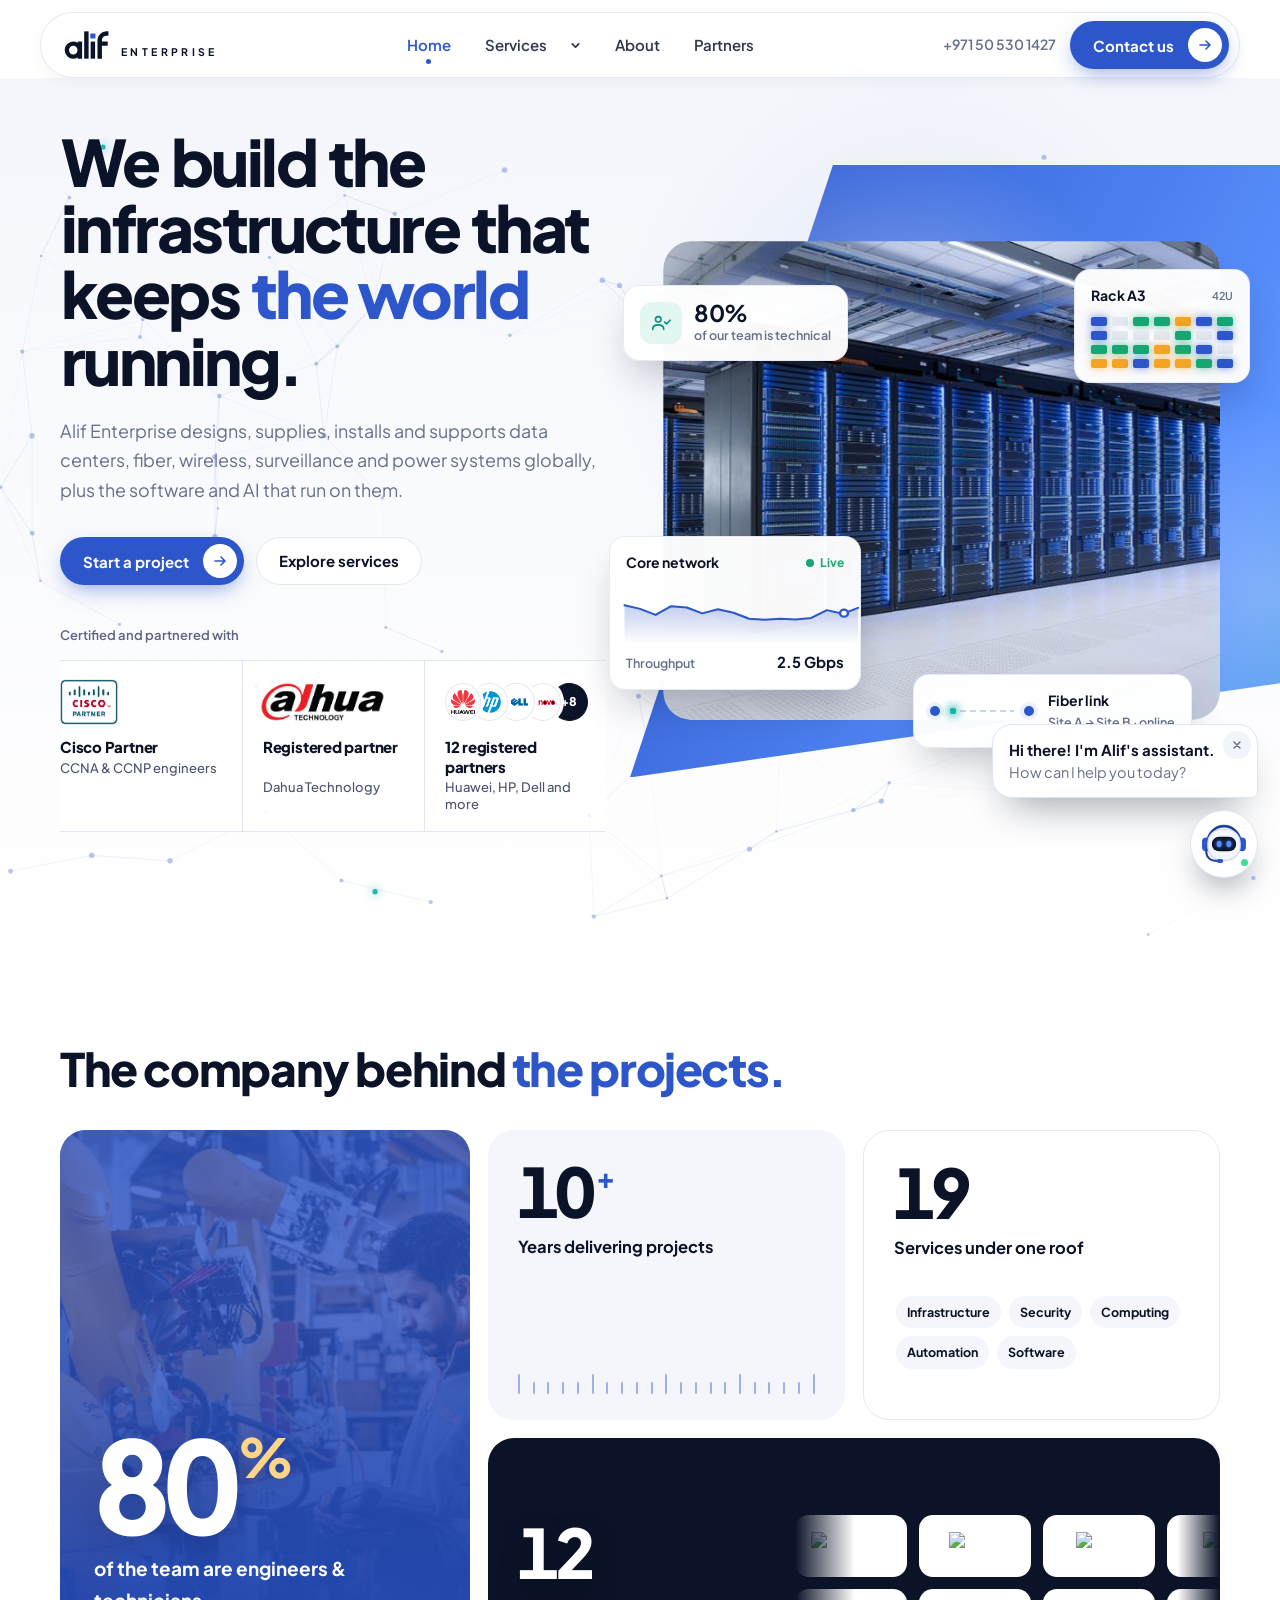
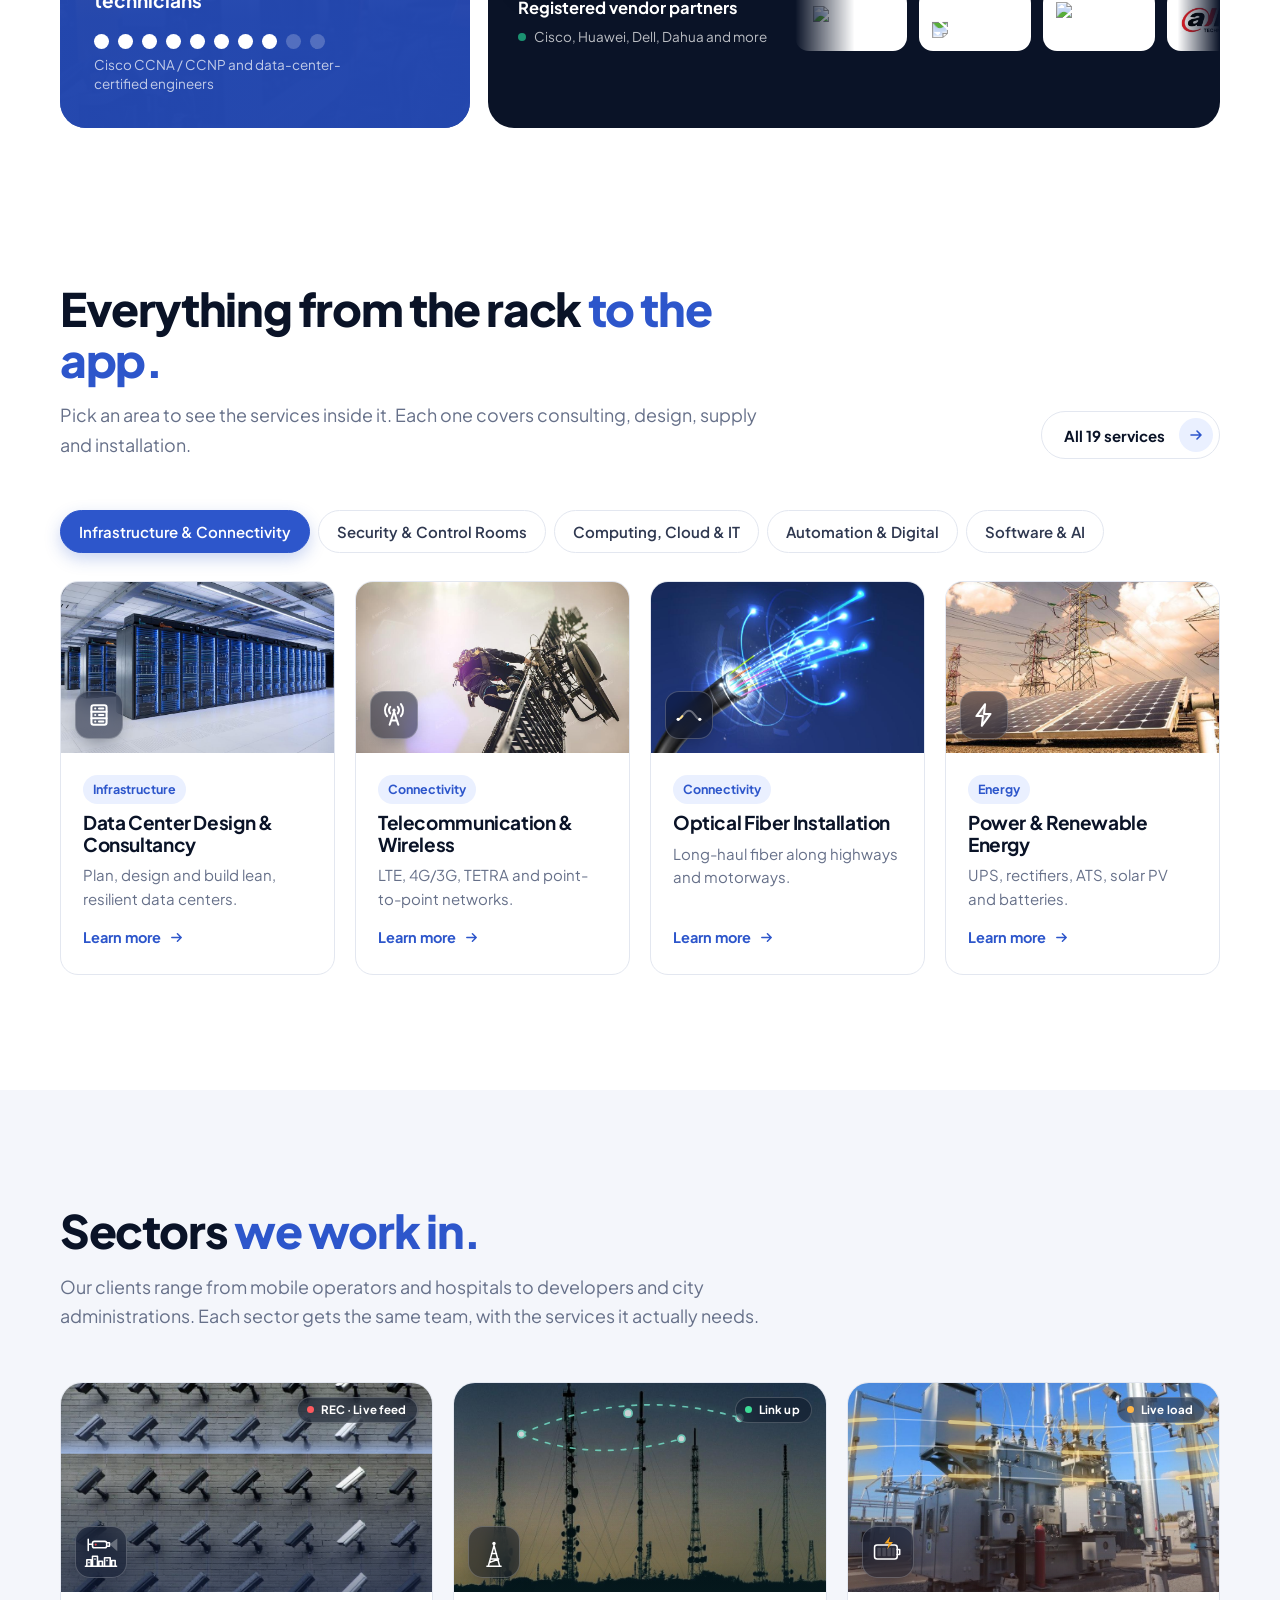
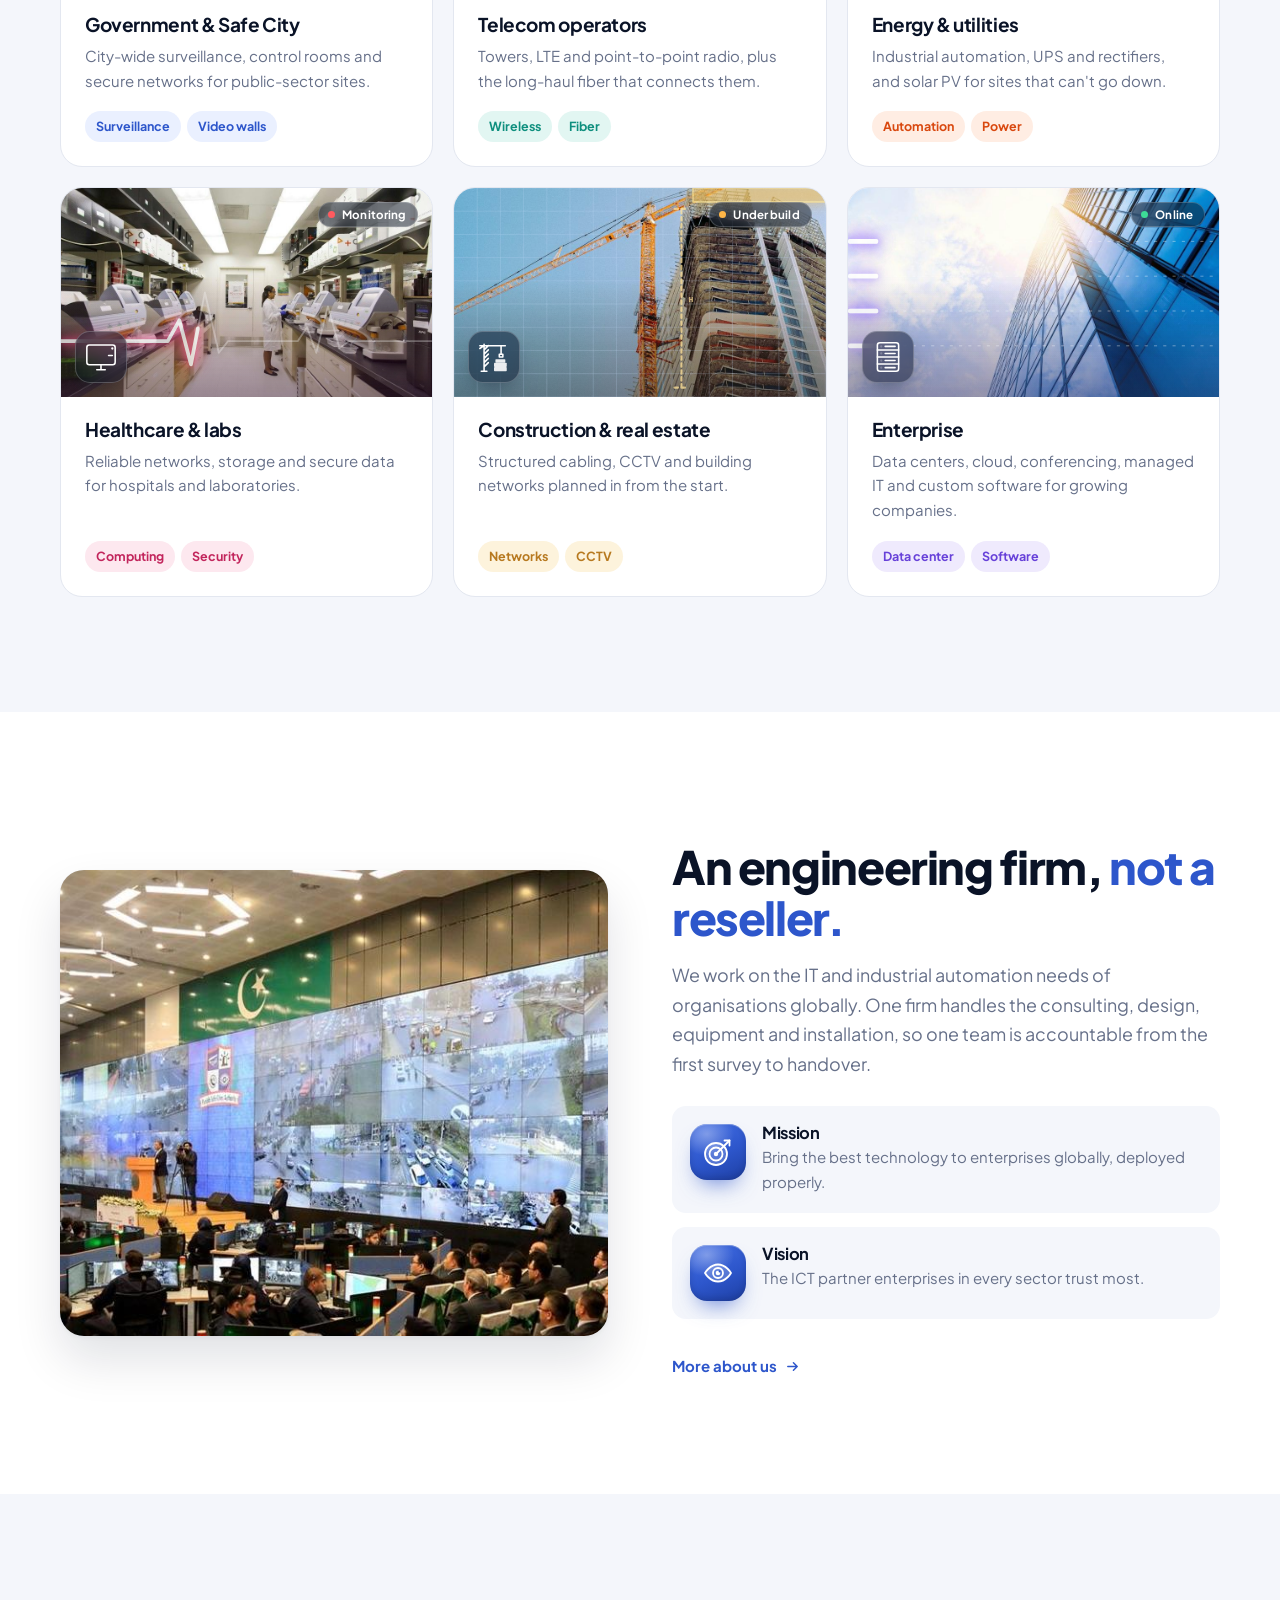
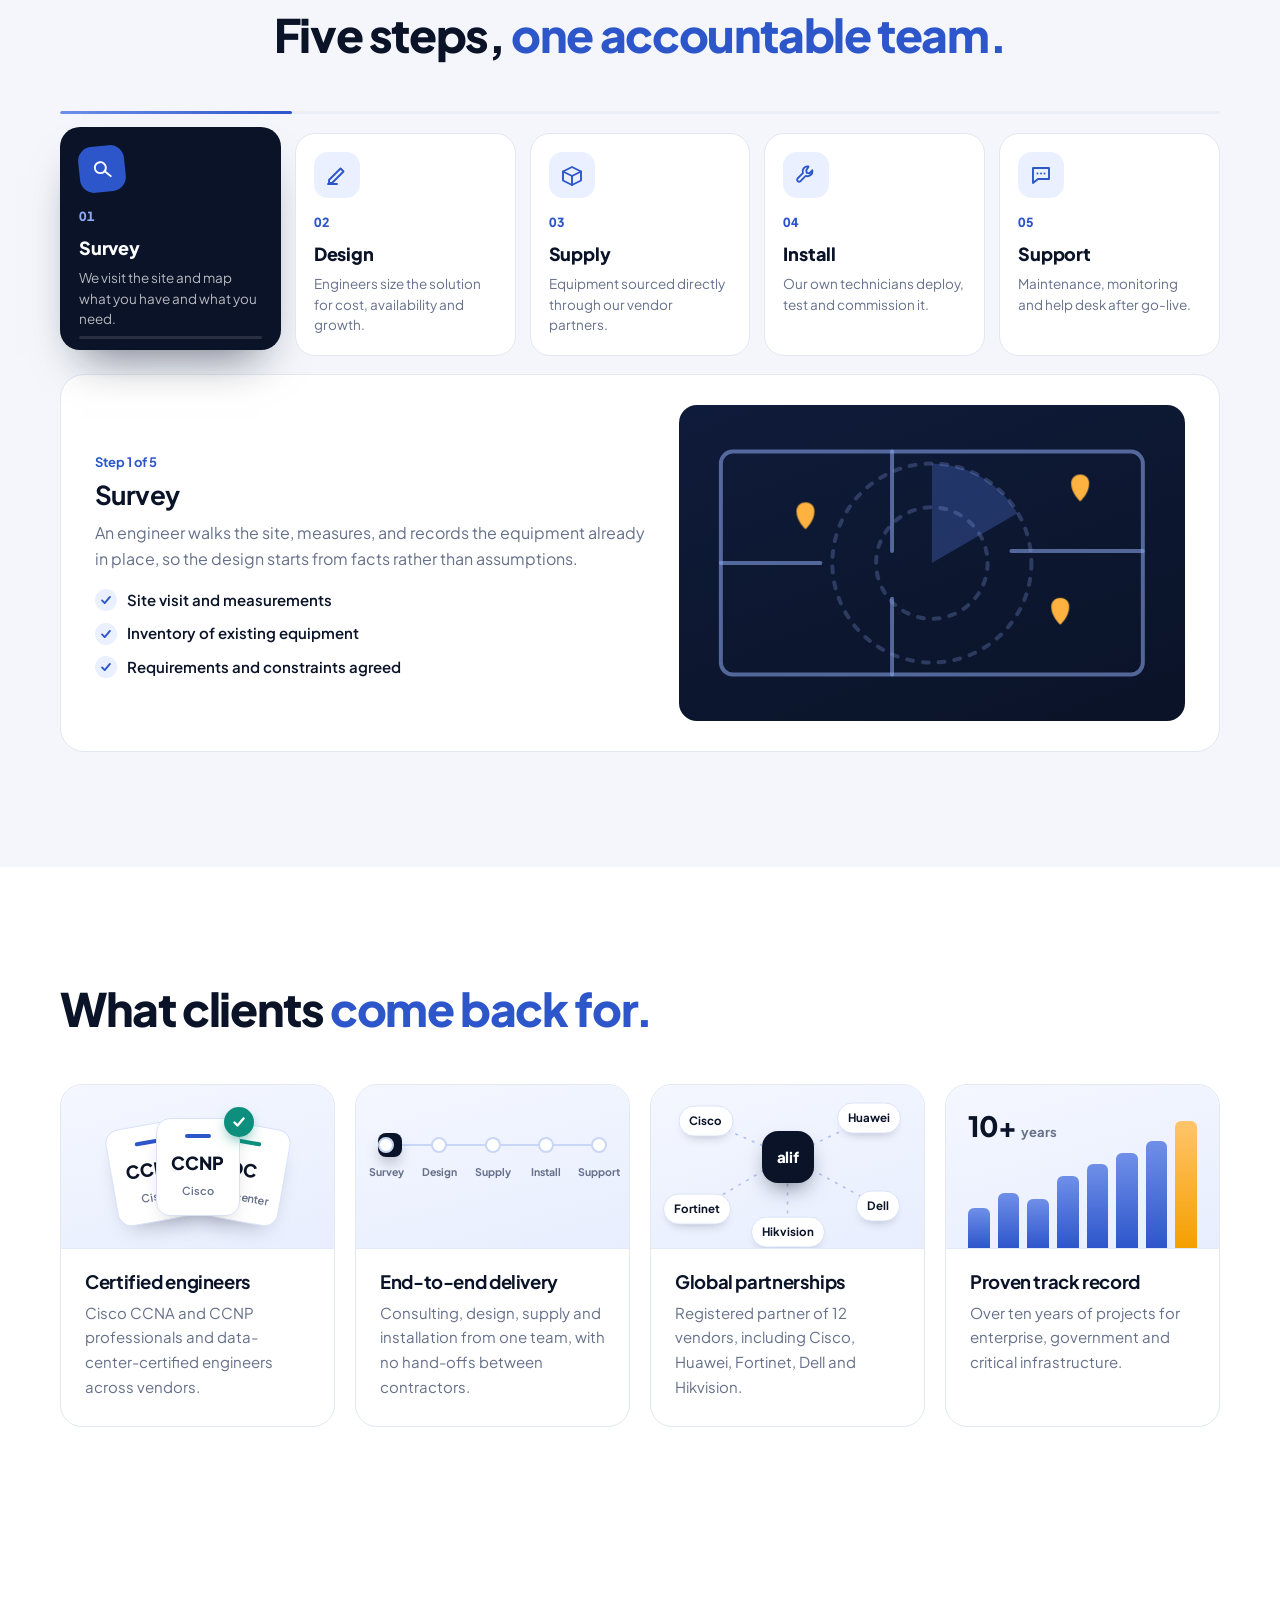
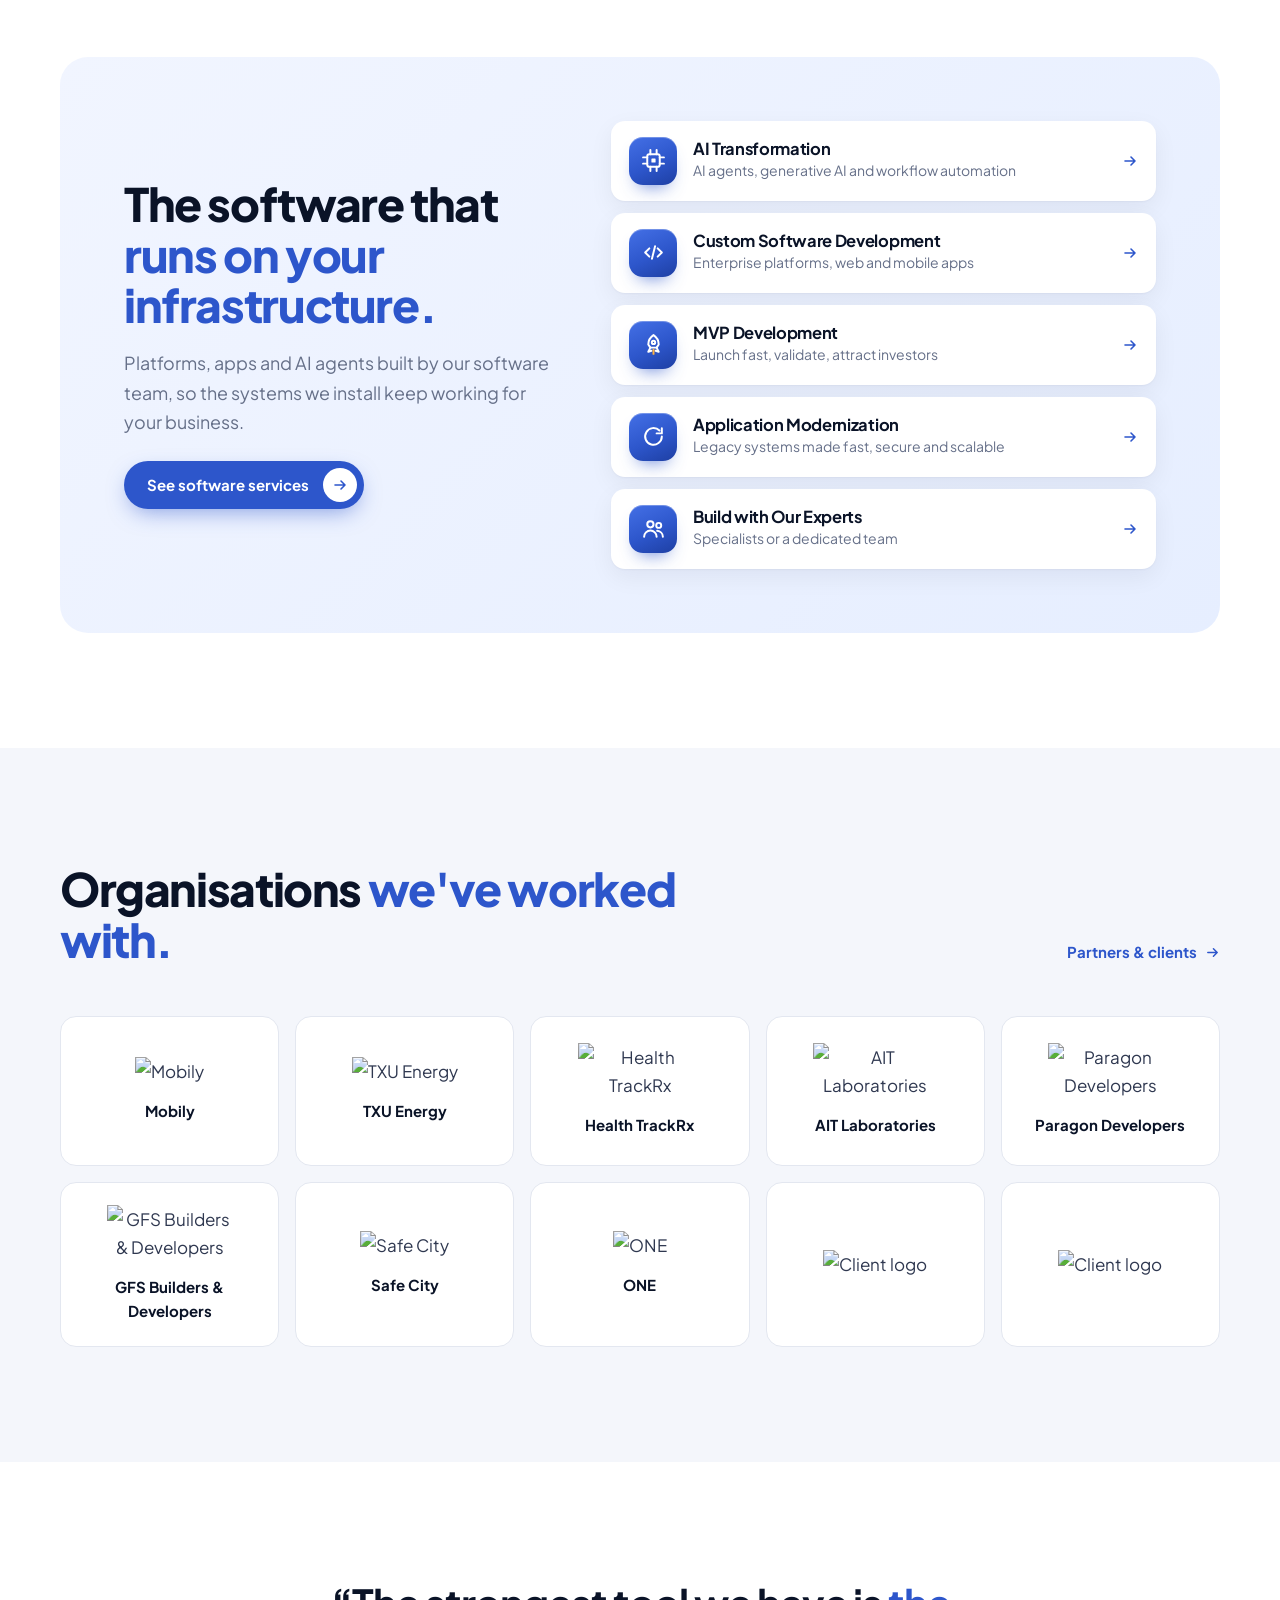
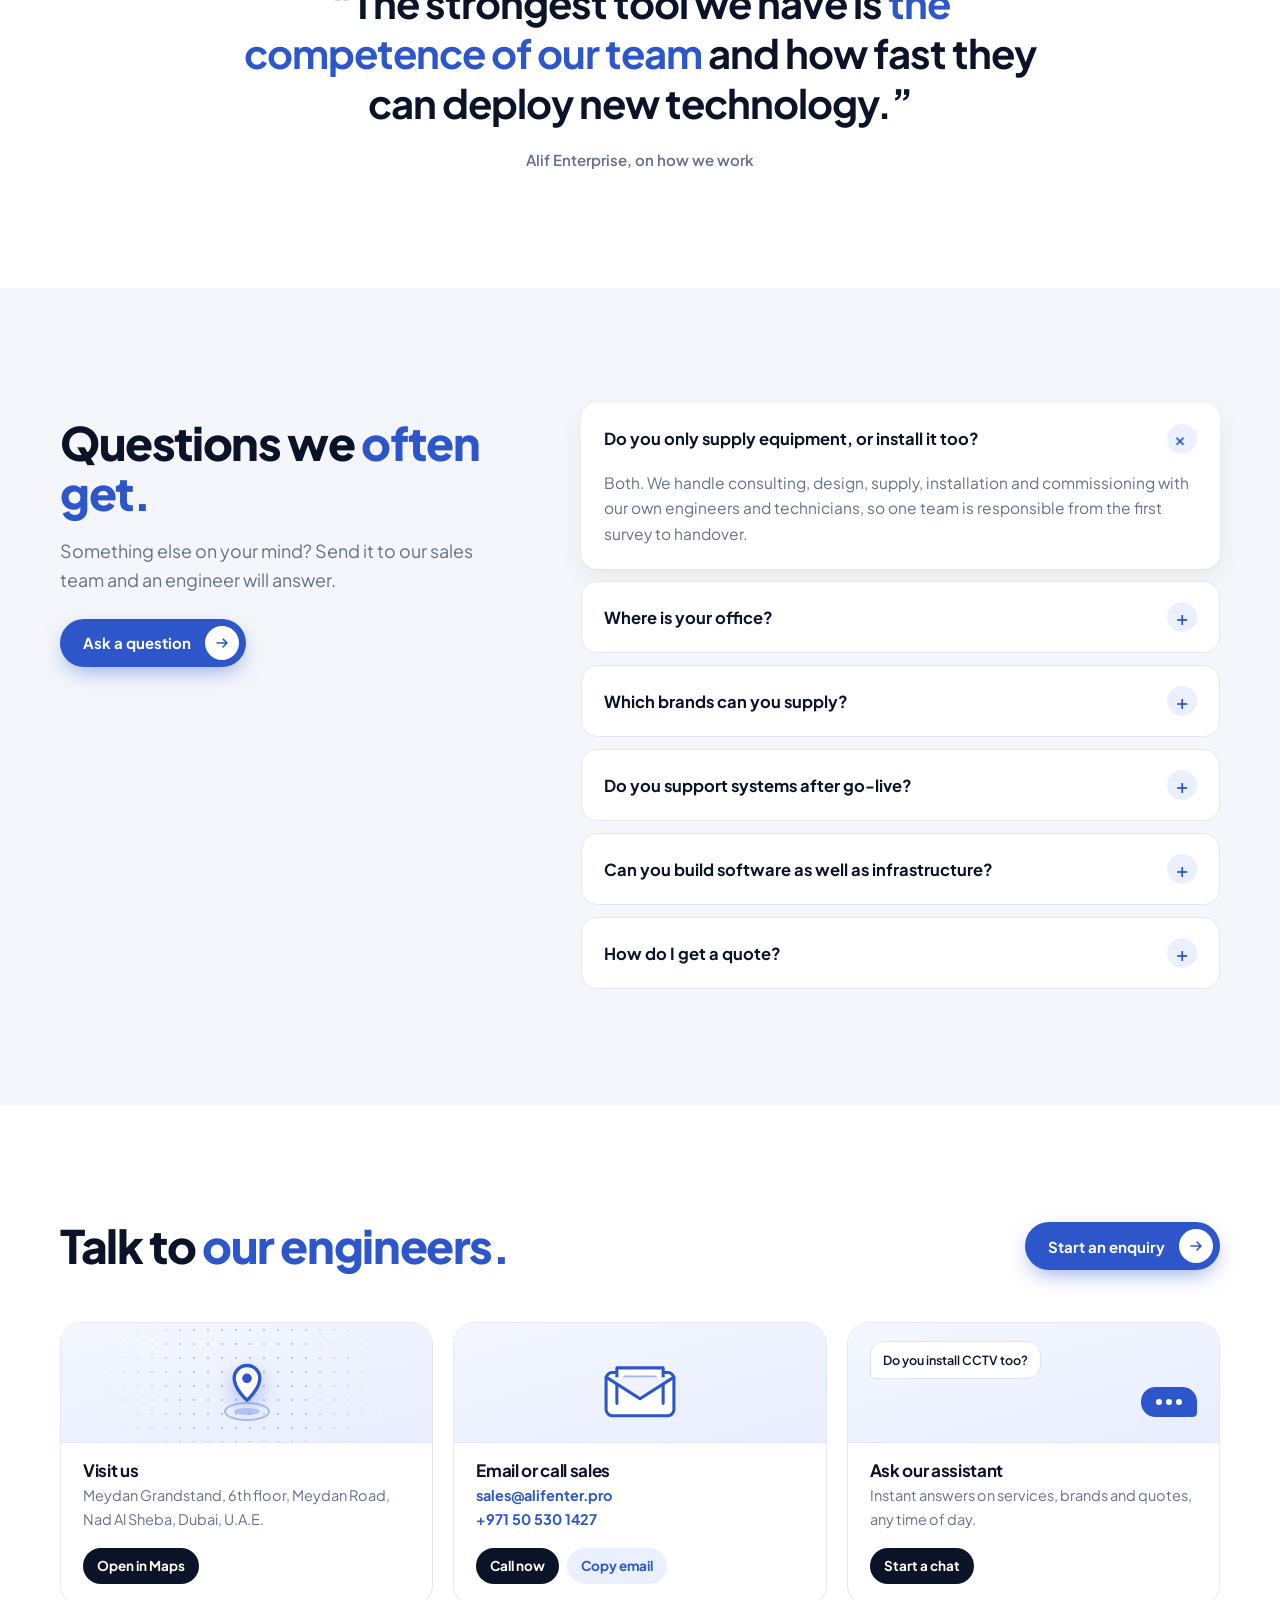
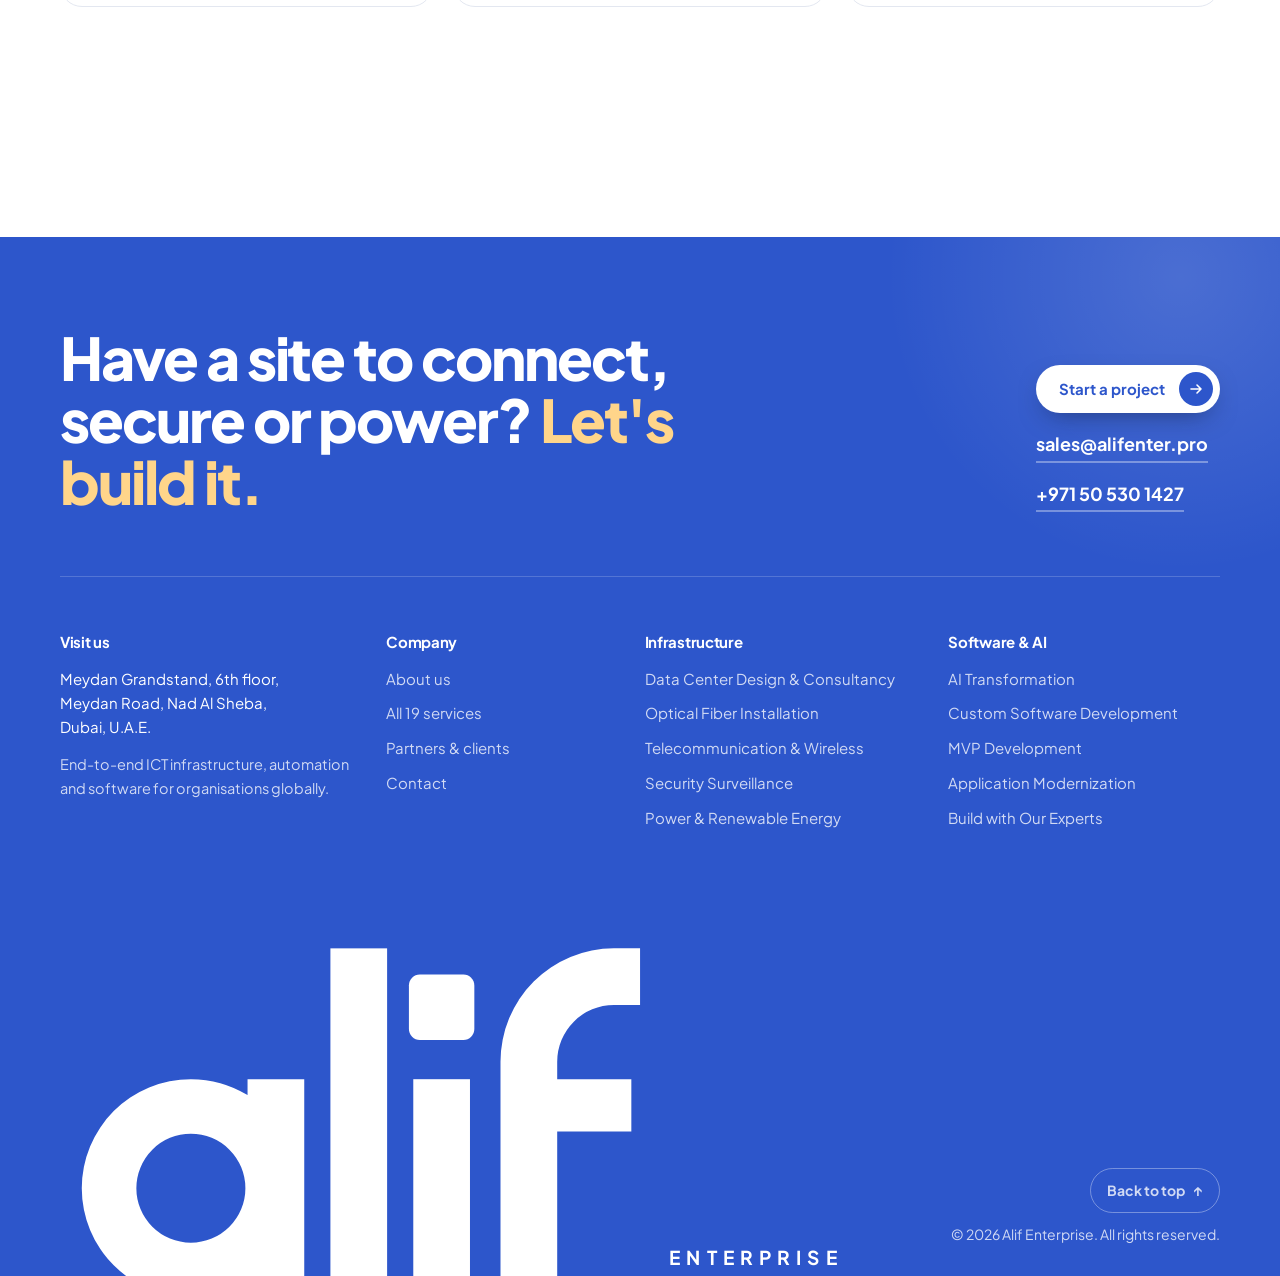
==== commit 27ceff4d: "Show plain Cisco Partner badge Co-Authored-By: Claude Opus 5.5 <noreply@anthropic.com>" ====
--- a/index.html
+++ b/index.html
@@ -55,8 +55,8 @@
           <p class="proof-k">Certified and partnered with</p>
           <div class="proof-row">
             <a class="pf" href="about.html">
-              <span class="pf-logo pf-cisco"><img src="[data-uri]" alt="Cisco Partner, Premier Certified"></span>
-              <span class="pf-t"><b>Premier Certified</b><small>CCNA &amp; CCNP engineers</small></span>
+              <span class="pf-logo pf-cisco"><img src="assets/img/cisco-partner.png" alt="Cisco Partner"></span>
+              <span class="pf-t"><b>Cisco Partner</b><small>CCNA &amp; CCNP engineers</small></span>
             </a>
             <a class="pf" href="partners.html">
               <span class="pf-logo pf-dahua"><img src="assets/img/dahua-logo.png" alt="Dahua Technology"></span>
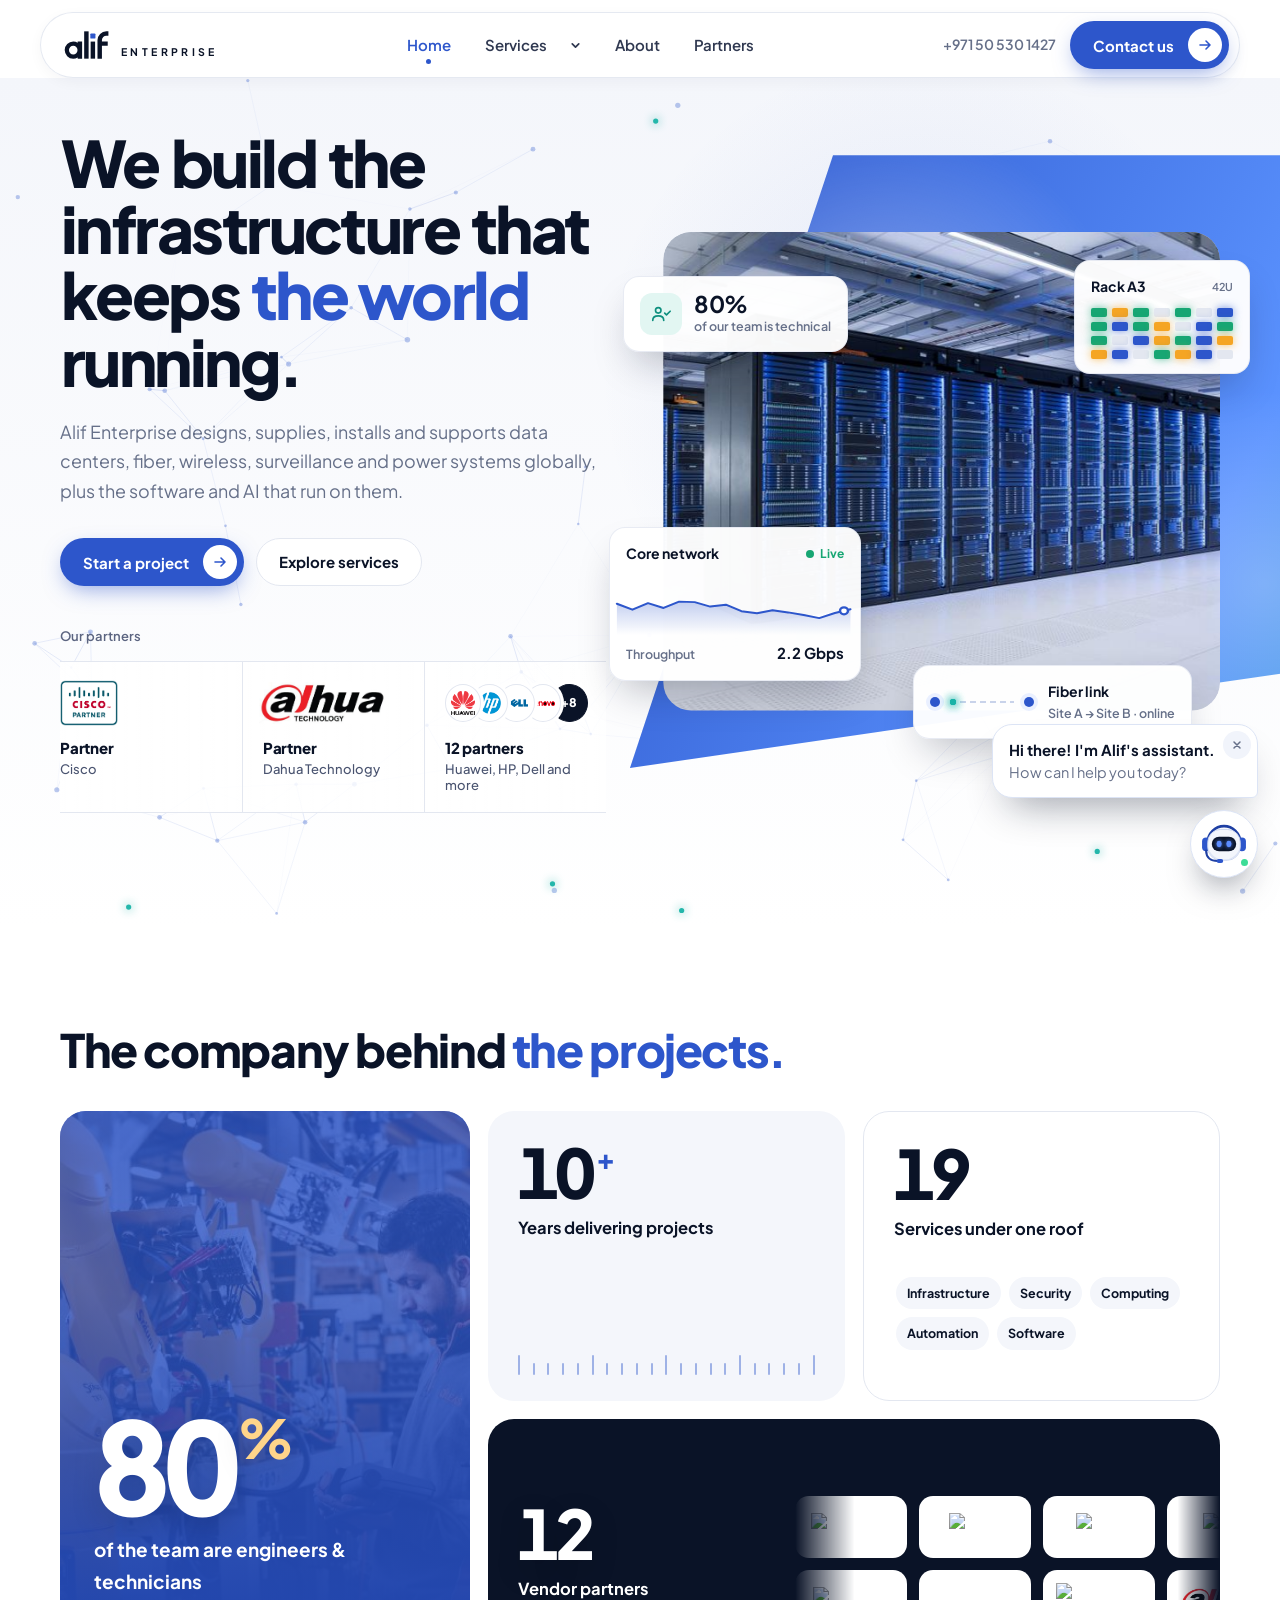
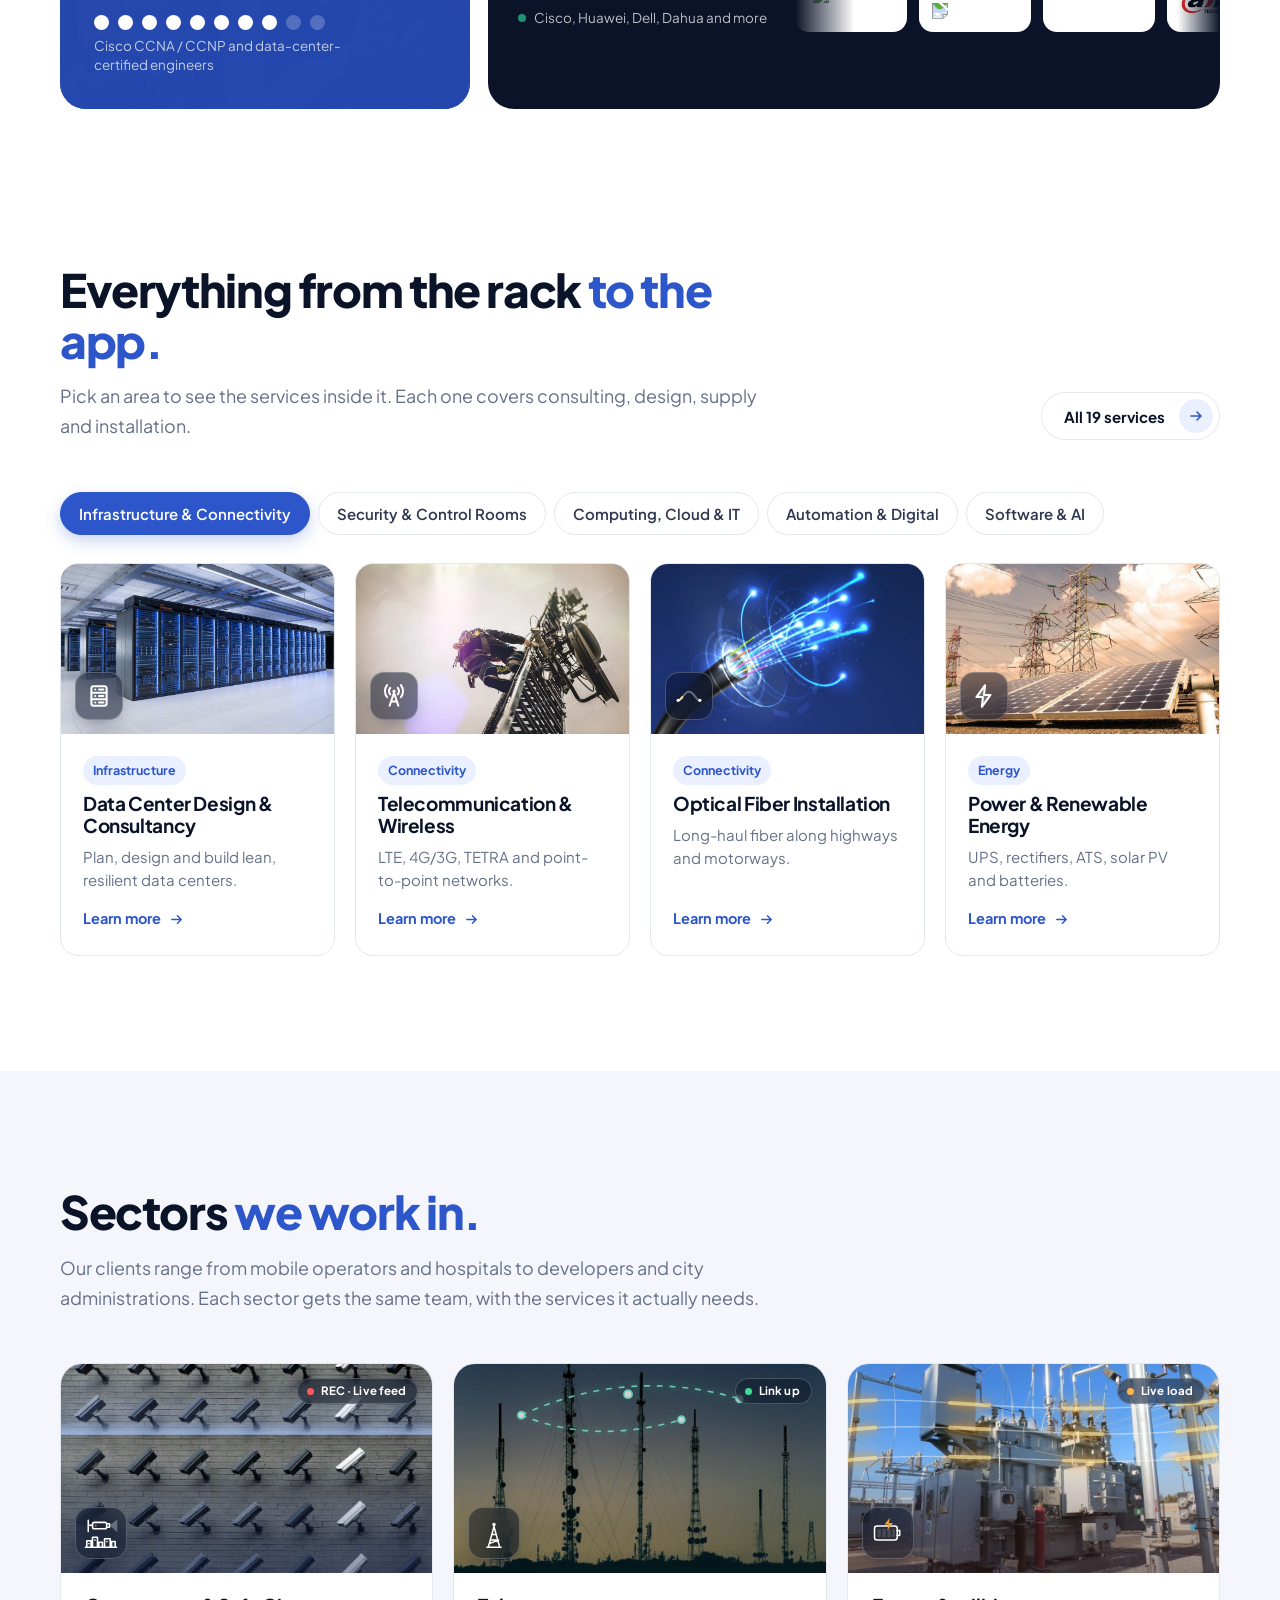
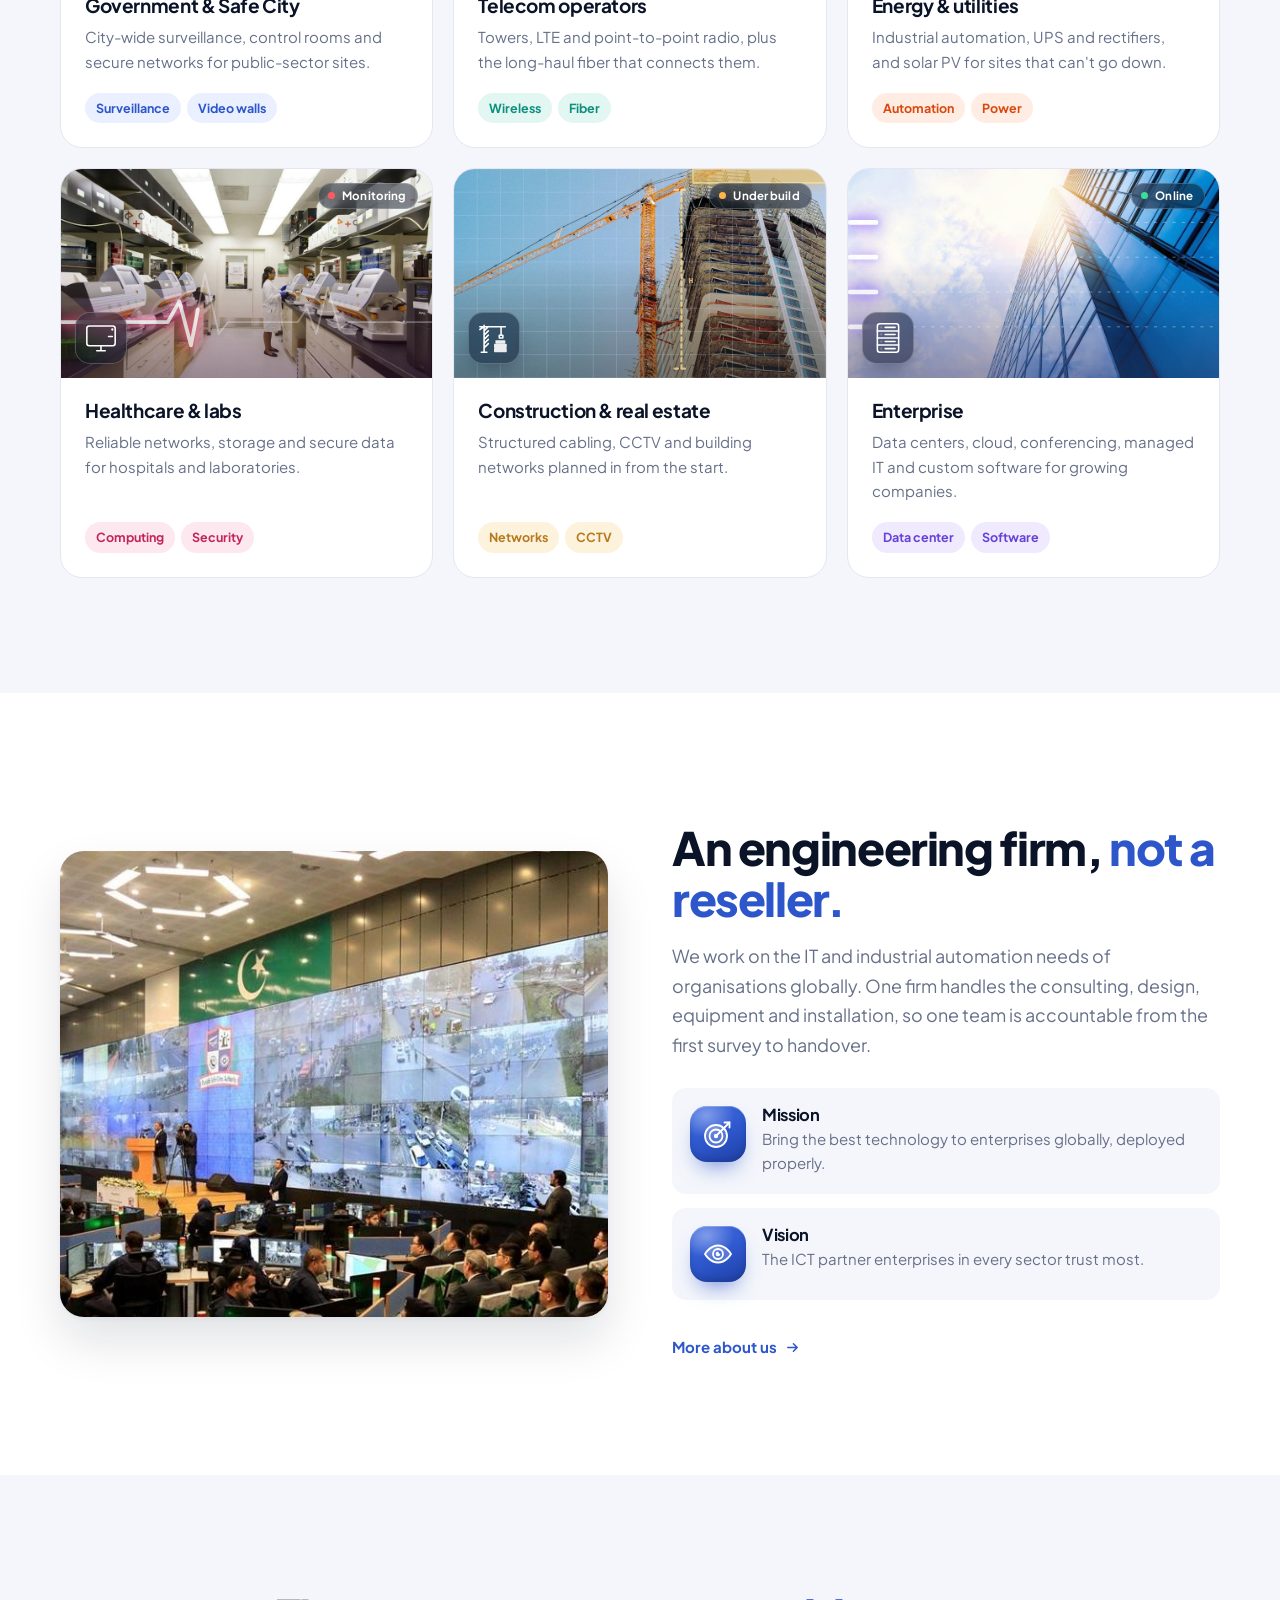
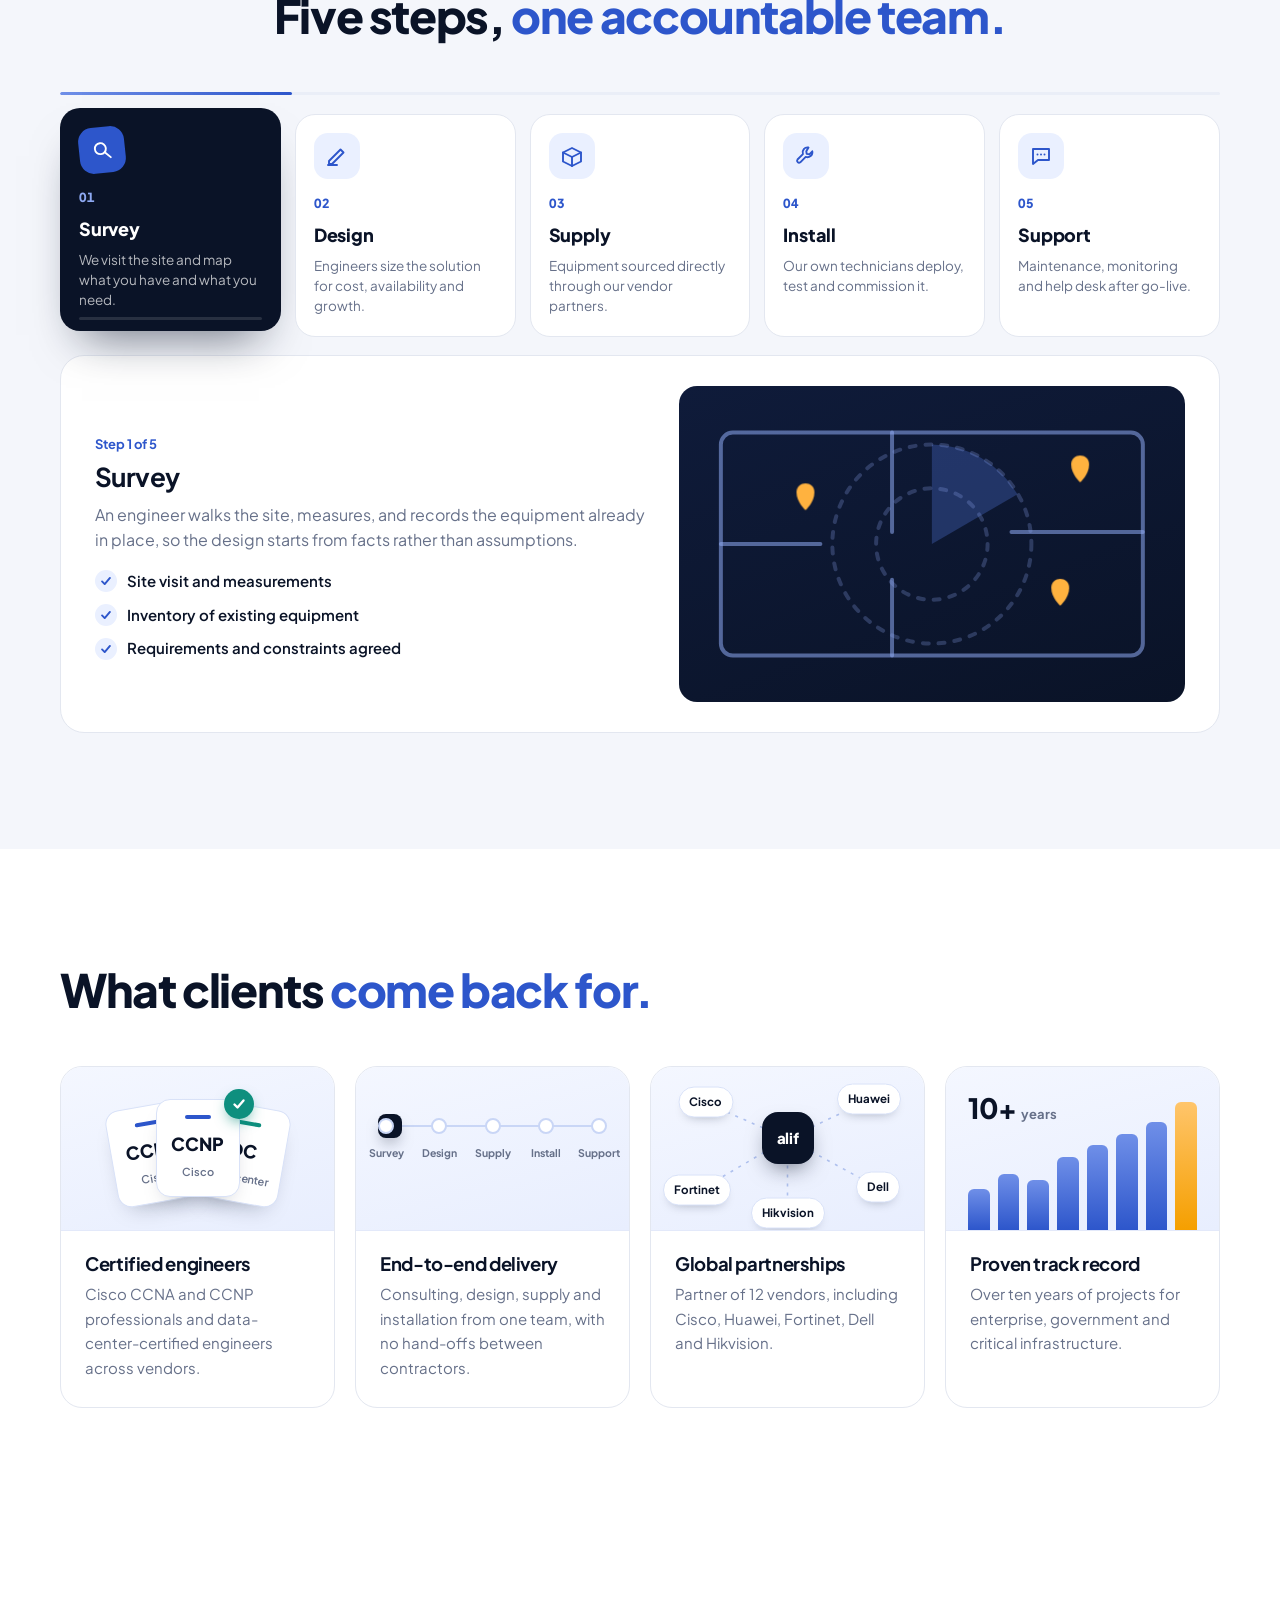
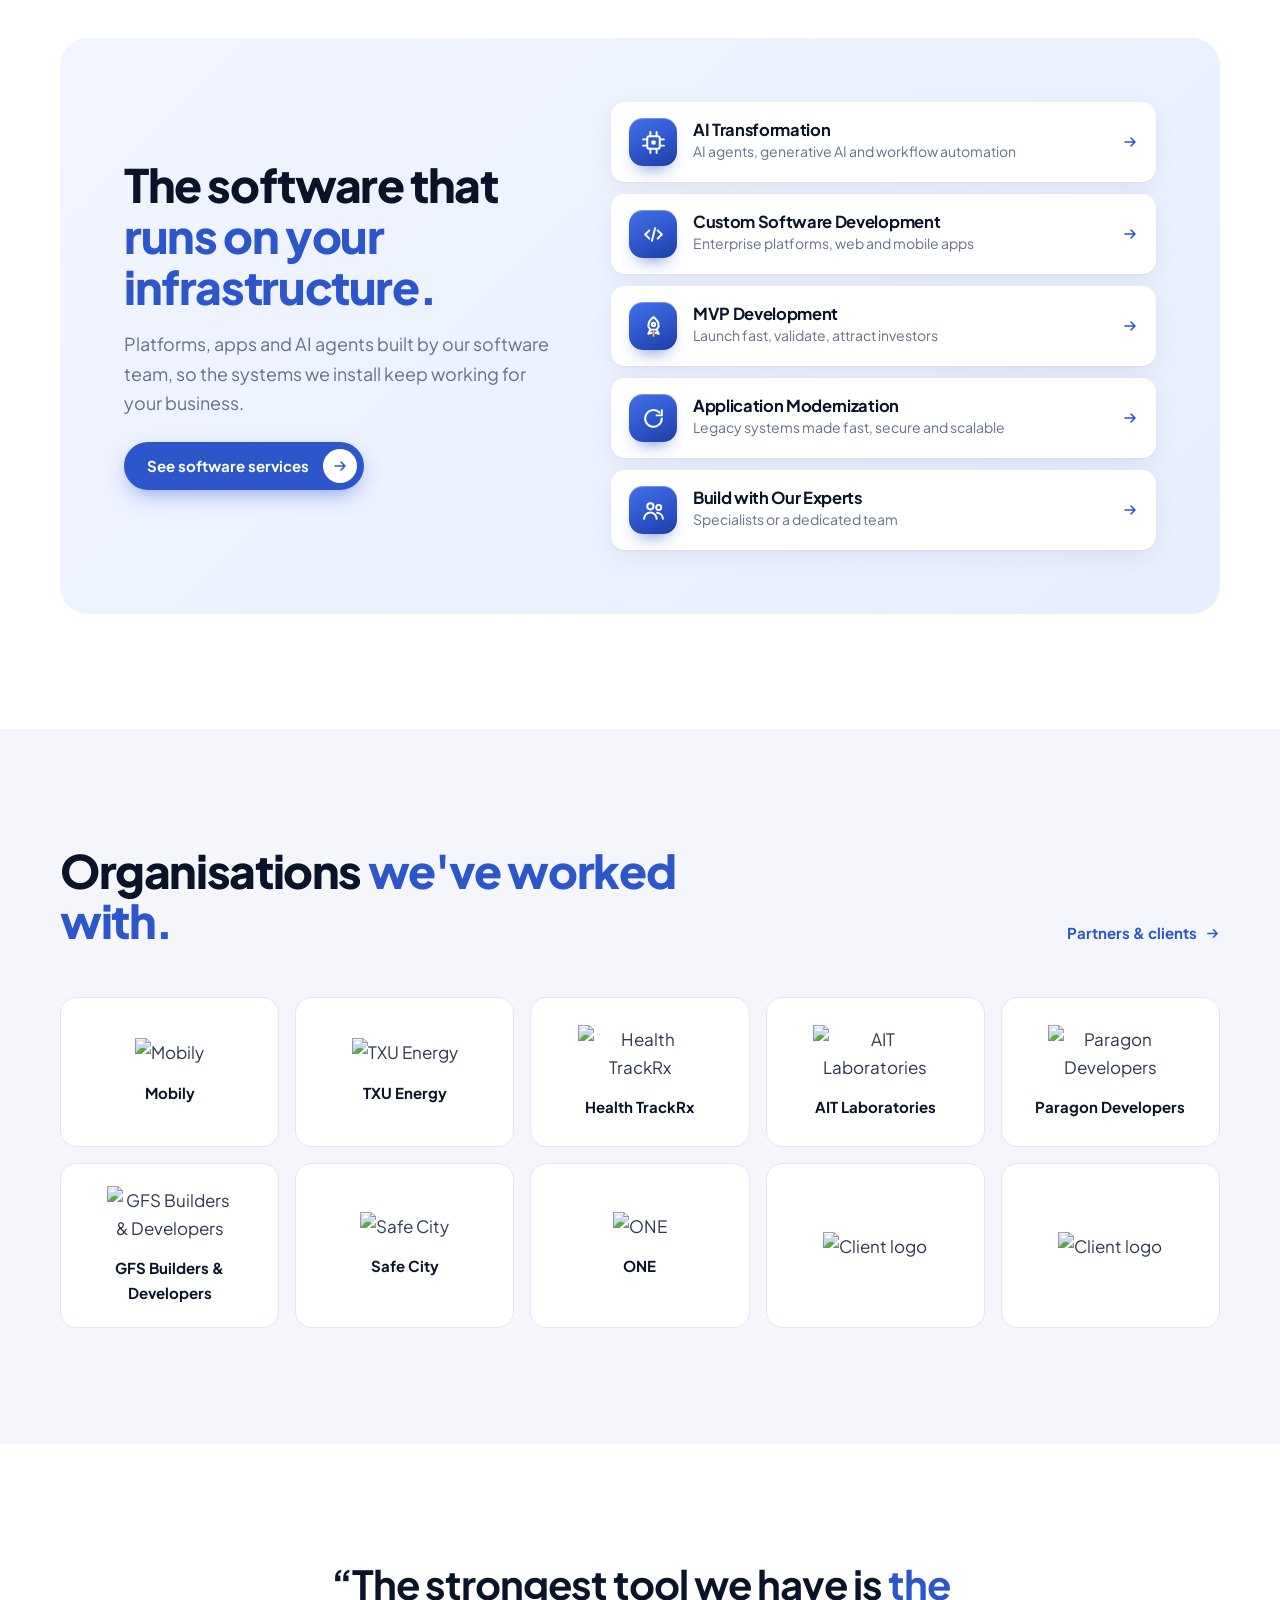
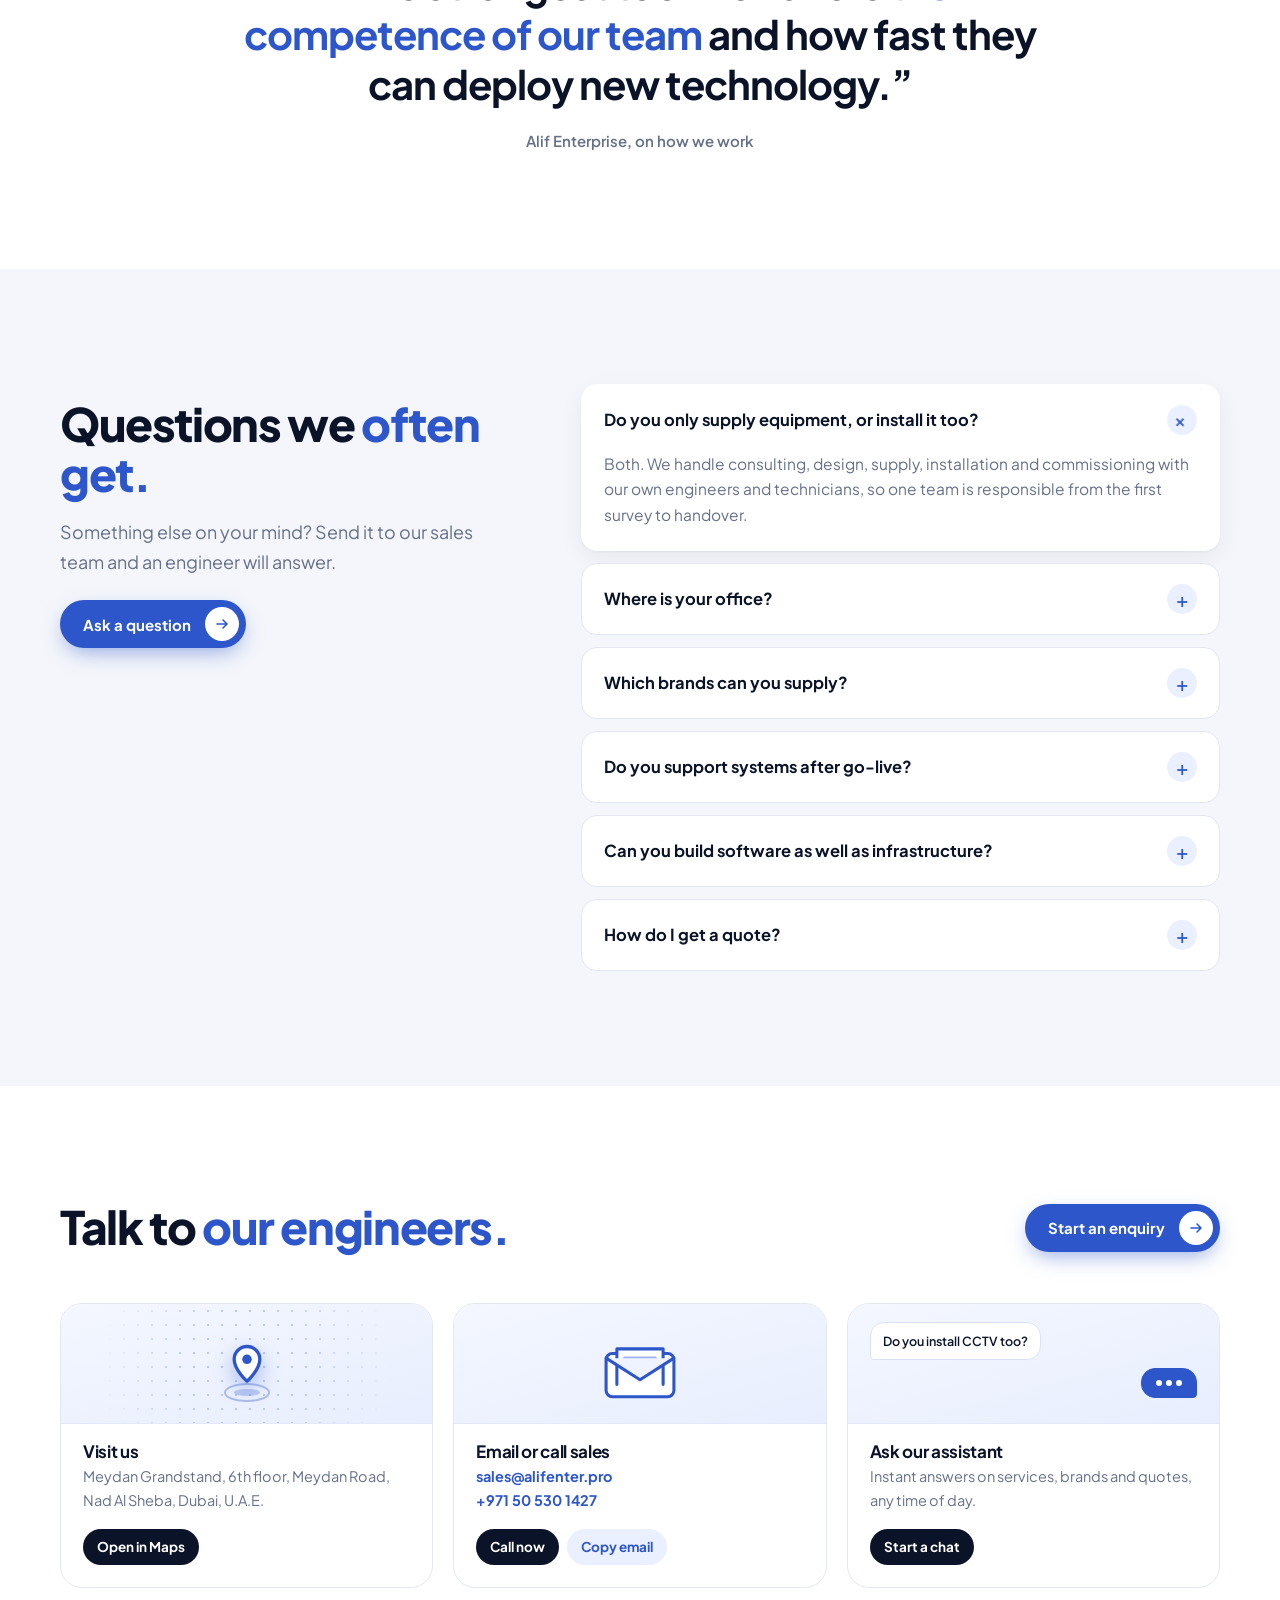
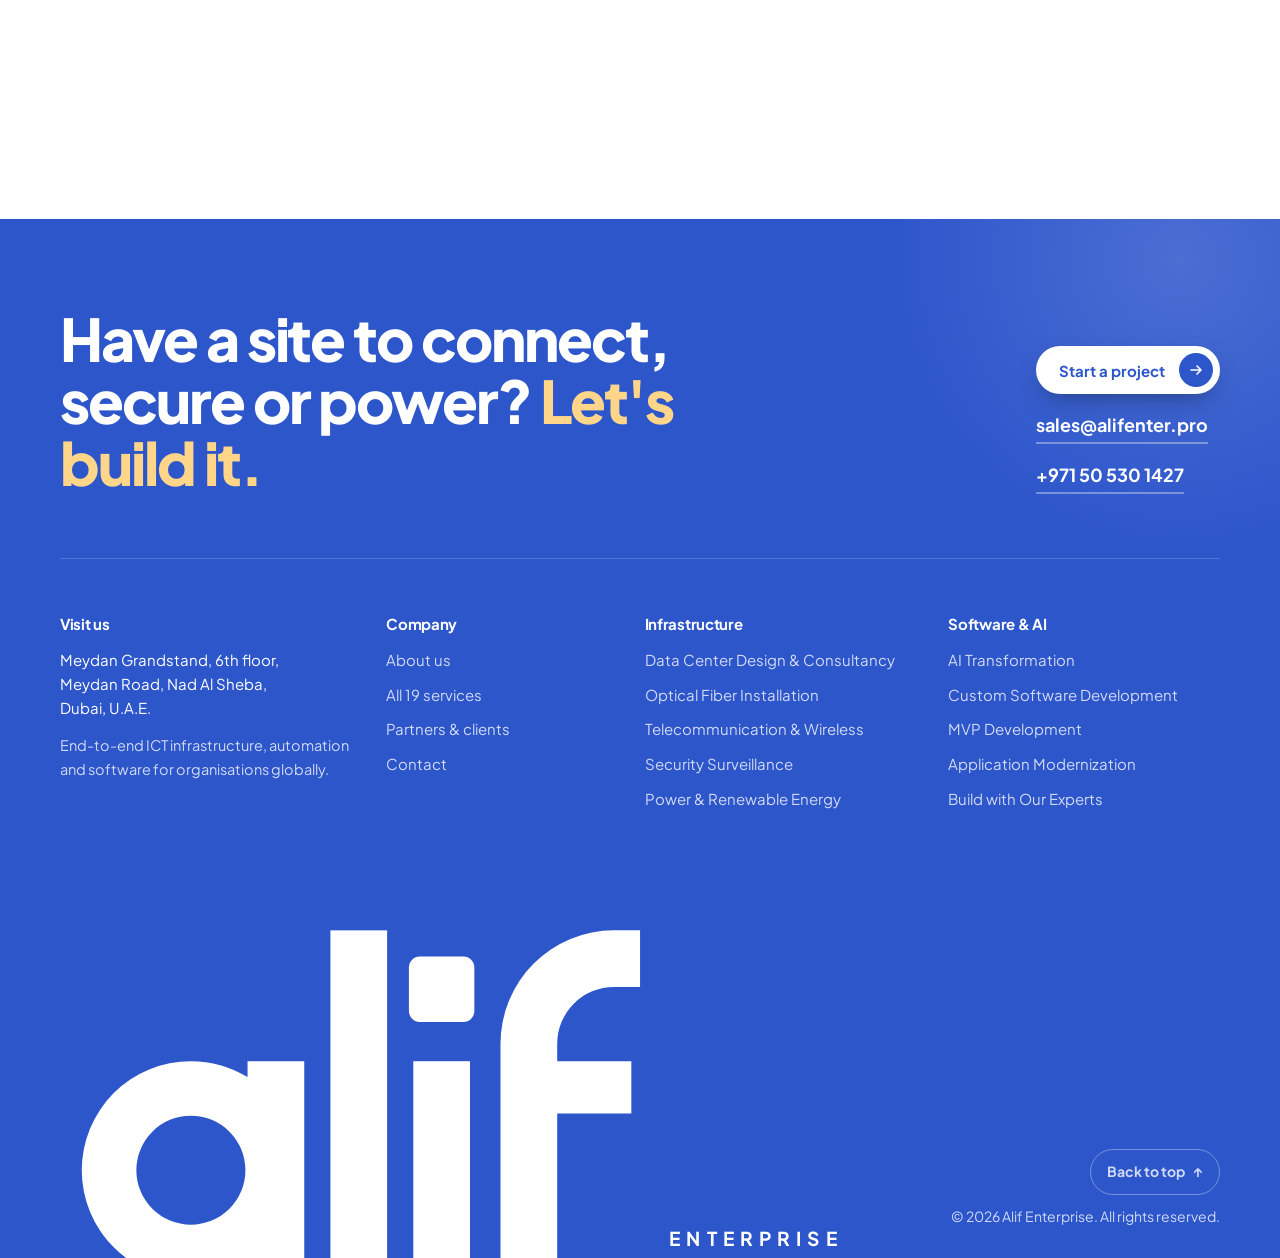
==== commit ba0f323a: "Use plain 'partner' wording everywhere Co-Authored-By: Claude Opus 5.5 <noreply@anthropic.com>" ====
--- a/index.html
+++ b/index.html
@@ -52,19 +52,19 @@
           <a class="btn btn-outline" href="services.html" data-magnetic>Explore services</a>
         </div>
         <div class="proof" data-hx style="--d:1.2s">
-          <p class="proof-k">Certified and partnered with</p>
+          <p class="proof-k">Our partners</p>
           <div class="proof-row">
             <a class="pf" href="about.html">
               <span class="pf-logo pf-cisco"><img src="assets/img/cisco-partner.png" alt="Cisco Partner"></span>
-              <span class="pf-t"><b>Cisco Partner</b><small>CCNA &amp; CCNP engineers</small></span>
+              <span class="pf-t"><b>Partner</b><small>Cisco</small></span>
             </a>
             <a class="pf" href="partners.html">
               <span class="pf-logo pf-dahua"><img src="assets/img/dahua-logo.png" alt="Dahua Technology"></span>
-              <span class="pf-t"><b>Registered partner</b><small>Dahua Technology</small></span>
+              <span class="pf-t"><b>Partner</b><small>Dahua Technology</small></span>
             </a>
             <a class="pf" href="partners.html">
               <span class="pf-logo pf-stack"><span class="av" style="--k:0"><img src="[data-uri]" alt="Huawei"></span><span class="av" style="--k:1"><img src="[data-uri]" alt="HP"></span><span class="av" style="--k:2"><img src="[data-uri]" alt="Dell"></span><span class="av" style="--k:3"><img src="[data-uri]" alt="Lenovo"></span><span class="av more">+8</span></span>
-              <span class="pf-t"><b>12 registered partners</b><small>Huawei, HP, Dell and more</small></span>
+              <span class="pf-t"><b>12 partners</b><small>Huawei, HP, Dell and more</small></span>
             </a>
           </div>
         </div>
@@ -100,7 +100,7 @@
     </div>
   </section>
 
-  <section class="numbers" aria-labelledby="numbers-h"><div class="wrap"><div class="numbers-head" data-reveal><h2 class="h2" id="numbers-h">The company behind <em>the projects.</em></h2></div><div class="bento"><article class="tile t-big" tabindex="0"><div class="t-photo"><img src="assets/img/page6_img1.jpg" alt=""></div><span class="glare" aria-hidden="true"></span><span class="shine" aria-hidden="true"></span><div class="t-body"><b class="t-n"><span data-count="80">80</span><sup>%</sup></b><p class="t-l">of the team are engineers &amp; technicians</p><div class="dots" aria-hidden="true"><i class="on" style="--i:0"></i><i class="on" style="--i:1"></i><i class="on" style="--i:2"></i><i class="on" style="--i:3"></i><i class="on" style="--i:4"></i><i class="on" style="--i:5"></i><i class="on" style="--i:6"></i><i class="on" style="--i:7"></i><i class="" style="--i:8"></i><i class="" style="--i:9"></i></div><small class="t-s">Cisco CCNA / CCNP and data-center-certified engineers</small></div></article><article class="tile t-years" tabindex="0"><span class="glare" aria-hidden="true"></span><span class="shine" aria-hidden="true"></span><b class="t-n"><span data-count="10">10</span><sup>+</sup></b><p class="t-l">Years delivering projects</p><div class="ruler" aria-hidden="true"><i style="--i:0"></i><i style="--i:1"></i><i style="--i:2"></i><i style="--i:3"></i><i style="--i:4"></i><i style="--i:5"></i><i style="--i:6"></i><i style="--i:7"></i><i style="--i:8"></i><i style="--i:9"></i><i style="--i:10"></i><i style="--i:11"></i><i style="--i:12"></i><i style="--i:13"></i><i style="--i:14"></i><i style="--i:15"></i><i style="--i:16"></i><i style="--i:17"></i><i style="--i:18"></i><i style="--i:19"></i><i style="--i:20"></i><span class="playhead"></span></div></article><article class="tile t-svc" tabindex="0"><span class="glare" aria-hidden="true"></span><span class="shine" aria-hidden="true"></span><b class="t-n"><span data-count="19">19</span></b><p class="t-l">Services under one roof</p><div class="chips"><a class="chip" href="services.html" style="--i:0"><span>Infrastructure</span><em>4</em></a><a class="chip" href="services.html" style="--i:1"><span>Security</span><em>3</em></a><a class="chip" href="services.html" style="--i:2"><span>Computing</span><em>4</em></a><a class="chip" href="services.html" style="--i:3"><span>Automation</span><em>3</em></a><a class="chip" href="services.html" style="--i:4"><span>Software</span><em>5</em></a></div></article><article class="tile t-ven" tabindex="0"><span class="glare" aria-hidden="true"></span><span class="shine" aria-hidden="true"></span><div class="t-ven-copy"><b class="t-n"><span data-count="12">12</span></b><p class="t-l">Registered vendor partners</p><small class="t-s"><span class="live-dot"></span>Cisco, Huawei, Dell, Dahua and more</small></div><div class="belts" aria-hidden="true"><div class="belt"><div class="belt-track"><span class="lg"><img class="" src="https://www.alifenter.com/images/alif_page9_img1.png" alt="Fortinet" loading="lazy" decoding="async"></span><span class="lg"><img class="" src="https://www.alifenter.com/images/alif_page9_img5.png" alt="H3C" loading="lazy" decoding="async"></span><span class="lg"><img class="" src="https://www.alifenter.com/images/alif_page9_img19.png" alt="Dell" loading="lazy" decoding="async"></span><span class="lg"><img class="" src="https://www.alifenter.com/images/alif_page9_img18.png" alt="HP" loading="lazy" decoding="async"></span><span class="lg"><img class="" src="https://www.alifenter.com/images/alif_page9_img22.png" alt="Lenovo" loading="lazy" decoding="async"></span><span class="lg"><img class="" src="https://www.alifenter.com/images/alif_page9_img21.png" alt="Samsung" loading="lazy" decoding="async" style="transform:scaleY(-1)"></span><span class="lg"><img class="" src="https://www.alifenter.com/images/alif_page9_img23.png" alt="Hikvision" loading="lazy" decoding="async"></span><span class="lg"><img class="" src="assets/img/dahua-logo.png" alt="Dahua" loading="lazy" decoding="async"></span><span class="lg"><img class="" src="https://www.alifenter.com/images/alif_page9_img24.png" alt="Hytera" loading="lazy" decoding="async"></span><span class="lg"><img class="" src="https://www.alifenter.com/images/alif_page9_img1.png" alt="Fortinet" loading="lazy" decoding="async"></span><span class="lg"><img class="" src="https://www.alifenter.com/images/alif_page9_img5.png" alt="H3C" loading="lazy" decoding="async"></span><span class="lg"><img class="" src="https://www.alifenter.com/images/alif_page9_img19.png" alt="Dell" loading="lazy" decoding="async"></span><span class="lg"><img class="" src="https://www.alifenter.com/images/alif_page9_img18.png" alt="HP" loading="lazy" decoding="async"></span><span class="lg"><img class="" src="https://www.alifenter.com/images/alif_page9_img22.png" alt="Lenovo" loading="lazy" decoding="async"></span><span class="lg"><img class="" src="https://www.alifenter.com/images/alif_page9_img21.png" alt="Samsung" loading="lazy" decoding="async" style="transform:scaleY(-1)"></span><span class="lg"><img class="" src="https://www.alifenter.com/images/alif_page9_img23.png" alt="Hikvision" loading="lazy" decoding="async"></span><span class="lg"><img class="" src="assets/img/dahua-logo.png" alt="Dahua" loading="lazy" decoding="async"></span><span class="lg"><img class="" src="https://www.alifenter.com/images/alif_page9_img24.png" alt="Hytera" loading="lazy" decoding="async"></span></div></div><div class="belt rev"><div class="belt-track"><span class="lg"><img class="" src="https://www.alifenter.com/images/alif_page9_img22.png" alt="Lenovo" loading="lazy" decoding="async"></span><span class="lg"><img class="" src="https://www.alifenter.com/images/alif_page9_img21.png" alt="Samsung" loading="lazy" decoding="async" style="transform:scaleY(-1)"></span><span class="lg"><img class="" src="https://www.alifenter.com/images/alif_page9_img23.png" alt="Hikvision" loading="lazy" decoding="async"></span><span class="lg"><img class="" src="assets/img/dahua-logo.png" alt="Dahua" loading="lazy" decoding="async"></span><span class="lg"><img class="" src="https://www.alifenter.com/images/alif_page9_img24.png" alt="Hytera" loading="lazy" decoding="async"></span><span class="lg"><img class="" src="https://www.alifenter.com/images/alif_page9_img1.png" alt="Fortinet" loading="lazy" decoding="async"></span><span class="lg"><img class="" src="https://www.alifenter.com/images/alif_page9_img5.png" alt="H3C" loading="lazy" decoding="async"></span><span class="lg"><img class="" src="https://www.alifenter.com/images/alif_page9_img19.png" alt="Dell" loading="lazy" decoding="async"></span><span class="lg"><img class="" src="https://www.alifenter.com/images/alif_page9_img18.png" alt="HP" loading="lazy" decoding="async"></span><span class="lg"><img class="" src="https://www.alifenter.com/images/alif_page9_img22.png" alt="Lenovo" loading="lazy" decoding="async"></span><span class="lg"><img class="" src="https://www.alifenter.com/images/alif_page9_img21.png" alt="Samsung" loading="lazy" decoding="async" style="transform:scaleY(-1)"></span><span class="lg"><img class="" src="https://www.alifenter.com/images/alif_page9_img23.png" alt="Hikvision" loading="lazy" decoding="async"></span><span class="lg"><img class="" src="assets/img/dahua-logo.png" alt="Dahua" loading="lazy" decoding="async"></span><span class="lg"><img class="" src="https://www.alifenter.com/images/alif_page9_img24.png" alt="Hytera" loading="lazy" decoding="async"></span><span class="lg"><img class="" src="https://www.alifenter.com/images/alif_page9_img1.png" alt="Fortinet" loading="lazy" decoding="async"></span><span class="lg"><img class="" src="https://www.alifenter.com/images/alif_page9_img5.png" alt="H3C" loading="lazy" decoding="async"></span><span class="lg"><img class="" src="https://www.alifenter.com/images/alif_page9_img19.png" alt="Dell" loading="lazy" decoding="async"></span><span class="lg"><img class="" src="https://www.alifenter.com/images/alif_page9_img18.png" alt="HP" loading="lazy" decoding="async"></span></div></div></div></article></div></div></section>
+  <section class="numbers" aria-labelledby="numbers-h"><div class="wrap"><div class="numbers-head" data-reveal><h2 class="h2" id="numbers-h">The company behind <em>the projects.</em></h2></div><div class="bento"><article class="tile t-big" tabindex="0"><div class="t-photo"><img src="assets/img/page6_img1.jpg" alt=""></div><span class="glare" aria-hidden="true"></span><span class="shine" aria-hidden="true"></span><div class="t-body"><b class="t-n"><span data-count="80">80</span><sup>%</sup></b><p class="t-l">of the team are engineers &amp; technicians</p><div class="dots" aria-hidden="true"><i class="on" style="--i:0"></i><i class="on" style="--i:1"></i><i class="on" style="--i:2"></i><i class="on" style="--i:3"></i><i class="on" style="--i:4"></i><i class="on" style="--i:5"></i><i class="on" style="--i:6"></i><i class="on" style="--i:7"></i><i class="" style="--i:8"></i><i class="" style="--i:9"></i></div><small class="t-s">Cisco CCNA / CCNP and data-center-certified engineers</small></div></article><article class="tile t-years" tabindex="0"><span class="glare" aria-hidden="true"></span><span class="shine" aria-hidden="true"></span><b class="t-n"><span data-count="10">10</span><sup>+</sup></b><p class="t-l">Years delivering projects</p><div class="ruler" aria-hidden="true"><i style="--i:0"></i><i style="--i:1"></i><i style="--i:2"></i><i style="--i:3"></i><i style="--i:4"></i><i style="--i:5"></i><i style="--i:6"></i><i style="--i:7"></i><i style="--i:8"></i><i style="--i:9"></i><i style="--i:10"></i><i style="--i:11"></i><i style="--i:12"></i><i style="--i:13"></i><i style="--i:14"></i><i style="--i:15"></i><i style="--i:16"></i><i style="--i:17"></i><i style="--i:18"></i><i style="--i:19"></i><i style="--i:20"></i><span class="playhead"></span></div></article><article class="tile t-svc" tabindex="0"><span class="glare" aria-hidden="true"></span><span class="shine" aria-hidden="true"></span><b class="t-n"><span data-count="19">19</span></b><p class="t-l">Services under one roof</p><div class="chips"><a class="chip" href="services.html" style="--i:0"><span>Infrastructure</span><em>4</em></a><a class="chip" href="services.html" style="--i:1"><span>Security</span><em>3</em></a><a class="chip" href="services.html" style="--i:2"><span>Computing</span><em>4</em></a><a class="chip" href="services.html" style="--i:3"><span>Automation</span><em>3</em></a><a class="chip" href="services.html" style="--i:4"><span>Software</span><em>5</em></a></div></article><article class="tile t-ven" tabindex="0"><span class="glare" aria-hidden="true"></span><span class="shine" aria-hidden="true"></span><div class="t-ven-copy"><b class="t-n"><span data-count="12">12</span></b><p class="t-l">Vendor partners</p><small class="t-s"><span class="live-dot"></span>Cisco, Huawei, Dell, Dahua and more</small></div><div class="belts" aria-hidden="true"><div class="belt"><div class="belt-track"><span class="lg"><img class="" src="https://www.alifenter.com/images/alif_page9_img1.png" alt="Fortinet" loading="lazy" decoding="async"></span><span class="lg"><img class="" src="https://www.alifenter.com/images/alif_page9_img5.png" alt="H3C" loading="lazy" decoding="async"></span><span class="lg"><img class="" src="https://www.alifenter.com/images/alif_page9_img19.png" alt="Dell" loading="lazy" decoding="async"></span><span class="lg"><img class="" src="https://www.alifenter.com/images/alif_page9_img18.png" alt="HP" loading="lazy" decoding="async"></span><span class="lg"><img class="" src="https://www.alifenter.com/images/alif_page9_img22.png" alt="Lenovo" loading="lazy" decoding="async"></span><span class="lg"><img class="" src="https://www.alifenter.com/images/alif_page9_img21.png" alt="Samsung" loading="lazy" decoding="async" style="transform:scaleY(-1)"></span><span class="lg"><img class="" src="https://www.alifenter.com/images/alif_page9_img23.png" alt="Hikvision" loading="lazy" decoding="async"></span><span class="lg"><img class="" src="assets/img/dahua-logo.png" alt="Dahua" loading="lazy" decoding="async"></span><span class="lg"><img class="" src="https://www.alifenter.com/images/alif_page9_img24.png" alt="Hytera" loading="lazy" decoding="async"></span><span class="lg"><img class="" src="https://www.alifenter.com/images/alif_page9_img1.png" alt="Fortinet" loading="lazy" decoding="async"></span><span class="lg"><img class="" src="https://www.alifenter.com/images/alif_page9_img5.png" alt="H3C" loading="lazy" decoding="async"></span><span class="lg"><img class="" src="https://www.alifenter.com/images/alif_page9_img19.png" alt="Dell" loading="lazy" decoding="async"></span><span class="lg"><img class="" src="https://www.alifenter.com/images/alif_page9_img18.png" alt="HP" loading="lazy" decoding="async"></span><span class="lg"><img class="" src="https://www.alifenter.com/images/alif_page9_img22.png" alt="Lenovo" loading="lazy" decoding="async"></span><span class="lg"><img class="" src="https://www.alifenter.com/images/alif_page9_img21.png" alt="Samsung" loading="lazy" decoding="async" style="transform:scaleY(-1)"></span><span class="lg"><img class="" src="https://www.alifenter.com/images/alif_page9_img23.png" alt="Hikvision" loading="lazy" decoding="async"></span><span class="lg"><img class="" src="assets/img/dahua-logo.png" alt="Dahua" loading="lazy" decoding="async"></span><span class="lg"><img class="" src="https://www.alifenter.com/images/alif_page9_img24.png" alt="Hytera" loading="lazy" decoding="async"></span></div></div><div class="belt rev"><div class="belt-track"><span class="lg"><img class="" src="https://www.alifenter.com/images/alif_page9_img22.png" alt="Lenovo" loading="lazy" decoding="async"></span><span class="lg"><img class="" src="https://www.alifenter.com/images/alif_page9_img21.png" alt="Samsung" loading="lazy" decoding="async" style="transform:scaleY(-1)"></span><span class="lg"><img class="" src="https://www.alifenter.com/images/alif_page9_img23.png" alt="Hikvision" loading="lazy" decoding="async"></span><span class="lg"><img class="" src="assets/img/dahua-logo.png" alt="Dahua" loading="lazy" decoding="async"></span><span class="lg"><img class="" src="https://www.alifenter.com/images/alif_page9_img24.png" alt="Hytera" loading="lazy" decoding="async"></span><span class="lg"><img class="" src="https://www.alifenter.com/images/alif_page9_img1.png" alt="Fortinet" loading="lazy" decoding="async"></span><span class="lg"><img class="" src="https://www.alifenter.com/images/alif_page9_img5.png" alt="H3C" loading="lazy" decoding="async"></span><span class="lg"><img class="" src="https://www.alifenter.com/images/alif_page9_img19.png" alt="Dell" loading="lazy" decoding="async"></span><span class="lg"><img class="" src="https://www.alifenter.com/images/alif_page9_img18.png" alt="HP" loading="lazy" decoding="async"></span><span class="lg"><img class="" src="https://www.alifenter.com/images/alif_page9_img22.png" alt="Lenovo" loading="lazy" decoding="async"></span><span class="lg"><img class="" src="https://www.alifenter.com/images/alif_page9_img21.png" alt="Samsung" loading="lazy" decoding="async" style="transform:scaleY(-1)"></span><span class="lg"><img class="" src="https://www.alifenter.com/images/alif_page9_img23.png" alt="Hikvision" loading="lazy" decoding="async"></span><span class="lg"><img class="" src="assets/img/dahua-logo.png" alt="Dahua" loading="lazy" decoding="async"></span><span class="lg"><img class="" src="https://www.alifenter.com/images/alif_page9_img24.png" alt="Hytera" loading="lazy" decoding="async"></span><span class="lg"><img class="" src="https://www.alifenter.com/images/alif_page9_img1.png" alt="Fortinet" loading="lazy" decoding="async"></span><span class="lg"><img class="" src="https://www.alifenter.com/images/alif_page9_img5.png" alt="H3C" loading="lazy" decoding="async"></span><span class="lg"><img class="" src="https://www.alifenter.com/images/alif_page9_img19.png" alt="Dell" loading="lazy" decoding="async"></span><span class="lg"><img class="" src="https://www.alifenter.com/images/alif_page9_img18.png" alt="HP" loading="lazy" decoding="async"></span></div></div></div></article></div></div></section>
 
   <section class="section" id="services">
     <div class="wrap">
@@ -157,7 +157,7 @@
       <div class="proc" data-proc>
         <div class="proc-rail" aria-hidden="true"><span class="proc-fill"></span></div>
         <div class="proc-steps" role="tablist" aria-label="How a project runs"><button class="proc-step on" type="button" role="tab" id="proc-tab-0" aria-controls="proc-view-0" aria-selected="true" tabindex="0"><span class="proc-ic"><svg viewBox="0 0 24 24" aria-hidden="true"><g class="pi-mag"><circle cx="10.5" cy="10.5" r="5.5"/><path d="M14.5 14.5 20 20"/></g></svg></span><span class="proc-n">01</span><b>Survey</b><small>We visit the site and map what you have and what you need.</small><span class="proc-bar" aria-hidden="true"><i></i></span></button><button class="proc-step" type="button" role="tab" id="proc-tab-1" aria-controls="proc-view-1" aria-selected="false" tabindex="-1"><span class="proc-ic"><svg viewBox="0 0 24 24" aria-hidden="true"><path d="M4 20 15.5 8.5l3 3L7 23H4z" transform="translate(0 -3)"/><path class="pi-draw" d="M3 21h9" /></svg></span><span class="proc-n">02</span><b>Design</b><small>Engineers size the solution for cost, availability and growth.</small><span class="proc-bar" aria-hidden="true"><i></i></span></button><button class="proc-step" type="button" role="tab" id="proc-tab-2" aria-controls="proc-view-2" aria-selected="false" tabindex="-1"><span class="proc-ic"><svg viewBox="0 0 24 24" aria-hidden="true"><g class="pi-box"><path d="M3 8.5 12 4l9 4.5v9L12 22l-9-4.5z"/><path d="M3 8.5 12 13l9-4.5M12 13v9"/></g></svg></span><span class="proc-n">03</span><b>Supply</b><small>Equipment sourced directly through our vendor partners.</small><span class="proc-bar" aria-hidden="true"><i></i></span></button><button class="proc-step" type="button" role="tab" id="proc-tab-3" aria-controls="proc-view-3" aria-selected="false" tabindex="-1"><span class="proc-ic"><svg viewBox="0 0 24 24" aria-hidden="true"><g class="pi-wrench"><path d="M14.5 3.5a5 5 0 0 0-5.6 6.6L3.5 15.5a2 2 0 0 0 2.8 2.8l5.4-5.4a5 5 0 0 0 6.6-5.6l-3 3-2.6-.4-.4-2.6z"/></g></svg></span><span class="proc-n">04</span><b>Install</b><small>Our own technicians deploy, test and commission it.</small><span class="proc-bar" aria-hidden="true"><i></i></span></button><button class="proc-step" type="button" role="tab" id="proc-tab-4" aria-controls="proc-view-4" aria-selected="false" tabindex="-1"><span class="proc-ic"><svg viewBox="0 0 24 24" aria-hidden="true"><path d="M4 5h16v11H9l-5 4z"/><circle class="pi-d d1" cx="8.5" cy="10.5" r="1"/><circle class="pi-d d2" cx="12" cy="10.5" r="1"/><circle class="pi-d d3" cx="15.5" cy="10.5" r="1"/></svg></span><span class="proc-n">05</span><b>Support</b><small>Maintenance, monitoring and help desk after go-live.</small><span class="proc-bar" aria-hidden="true"><i></i></span></button></div>
-        <div class="proc-panel"><div class="proc-view on" id="proc-view-0" role="tabpanel" aria-labelledby="proc-tab-0"><div class="proc-copy"><span class="proc-k">Step 1 of 5</span><h3>Survey</h3><p>An engineer walks the site, measures, and records the equipment already in place, so the design starts from facts rather than assumptions.</p><ul><li><svg viewBox="0 0 16 16" aria-hidden="true"><path d="M3.5 8.5l3 3 6-7"/></svg>Site visit and measurements</li><li><svg viewBox="0 0 16 16" aria-hidden="true"><path d="M3.5 8.5l3 3 6-7"/></svg>Inventory of existing equipment</li><li><svg viewBox="0 0 16 16" aria-hidden="true"><path d="M3.5 8.5l3 3 6-7"/></svg>Requirements and constraints agreed</li></ul></div><div class="proc-scene"><svg viewBox="0 0 240 140" aria-hidden="true"><rect x="14" y="14" width="212" height="112" rx="6" class="sc-wall"/><path class="sc-wall" d="M100 14v50M100 88v38M160 64h66M14 70h50"/><g class="sc-radar"><path d="M120 70 L120 20 A50 50 0 0 1 163 45 Z"/></g><circle cx="120" cy="70" r="50" class="sc-ring"/><circle cx="120" cy="70" r="28" class="sc-ring"/><g class="sc-pin p1"><path d="M52 44c0-6 9-6 9 0 0 5-4.5 9-4.5 9S52 49 52 44z"/></g><g class="sc-pin p2"><path d="M180 92c0-6 9-6 9 0 0 5-4.5 9-4.5 9S180 97 180 92z"/></g><g class="sc-pin p3"><path d="M190 30c0-6 9-6 9 0 0 5-4.5 9-4.5 9S190 35 190 30z"/></g></svg></div></div><div class="proc-view" id="proc-view-1" role="tabpanel" aria-labelledby="proc-tab-1" hidden><div class="proc-copy"><span class="proc-k">Step 2 of 5</span><h3>Design</h3><p>Our engineers size the system for the load you have today and the growth you expect, and show you the cost of each availability option.</p><ul><li><svg viewBox="0 0 16 16" aria-hidden="true"><path d="M3.5 8.5l3 3 6-7"/></svg>Solution design and drawings</li><li><svg viewBox="0 0 16 16" aria-hidden="true"><path d="M3.5 8.5l3 3 6-7"/></svg>Bill of quantities</li><li><svg viewBox="0 0 16 16" aria-hidden="true"><path d="M3.5 8.5l3 3 6-7"/></svg>Options priced side by side</li></ul></div><div class="proc-scene"><svg viewBox="0 0 240 140" aria-hidden="true"><path class="sc-grid" d="M20 8V132M40 8V132M60 8V132M80 8V132M100 8V132M120 8V132M140 8V132M160 8V132M180 8V132M200 8V132M220 8V132M8 20H232M8 40H232M8 60H232M8 80H232M8 100H232M8 120H232"/><path class="sc-draw d1" pathLength="1" d="M70 24h100v96H70z"/><path class="sc-draw d2" pathLength="1" d="M70 48h100M70 72h100M70 96h100"/><path class="sc-draw d3" pathLength="1" d="M190 24v96M185 24h10M185 120h10"/><path class="sc-draw d4" pathLength="1" d="M84 36h20M84 60h20M84 84h20M84 108h20"/></svg></div></div><div class="proc-view" id="proc-view-2" role="tabpanel" aria-labelledby="proc-tab-2" hidden><div class="proc-copy"><span class="proc-k">Step 3 of 5</span><h3>Supply</h3><p>We order through our 12 registered vendor partnerships, so the hardware is genuine, under warranty and delivered to your site.</p><ul><li><svg viewBox="0 0 16 16" aria-hidden="true"><path d="M3.5 8.5l3 3 6-7"/></svg>Sourced through vendor partners</li><li><svg viewBox="0 0 16 16" aria-hidden="true"><path d="M3.5 8.5l3 3 6-7"/></svg>Genuine, warrantied hardware</li><li><svg viewBox="0 0 16 16" aria-hidden="true"><path d="M3.5 8.5l3 3 6-7"/></svg>Delivered to site</li></ul></div><div class="proc-scene"><svg viewBox="0 0 240 140" aria-hidden="true"><path class="sc-line" d="M10 118h220"/><g class="sc-crate c1"><rect x="40" y="88" width="34" height="30" rx="2"/><path d="M40 98h34"/></g><g class="sc-crate c2"><rect x="78" y="88" width="34" height="30" rx="2"/><path d="M78 98h34"/></g><g class="sc-crate c3"><rect x="59" y="56" width="34" height="30" rx="2"/><path d="M59 66h34"/></g><g class="sc-truck"><rect x="140" y="70" width="58" height="40" rx="3"/><path d="M198 82h18l10 14v14h-28z"/><circle cx="158" cy="114" r="7" class="sc-wheel"/><circle cx="212" cy="114" r="7" class="sc-wheel"/></g></svg></div></div><div class="proc-view" id="proc-view-3" role="tabpanel" aria-labelledby="proc-tab-3" hidden><div class="proc-copy"><span class="proc-k">Step 4 of 5</span><h3>Install</h3><p>Our own technicians install, cable, test and commission everything, then hand over documentation your team can use.</p><ul><li><svg viewBox="0 0 16 16" aria-hidden="true"><path d="M3.5 8.5l3 3 6-7"/></svg>Installation by our technicians</li><li><svg viewBox="0 0 16 16" aria-hidden="true"><path d="M3.5 8.5l3 3 6-7"/></svg>Testing and commissioning</li><li><svg viewBox="0 0 16 16" aria-hidden="true"><path d="M3.5 8.5l3 3 6-7"/></svg>Handover documents</li></ul></div><div class="proc-scene"><svg viewBox="0 0 240 140" aria-hidden="true"><rect x="70" y="14" width="100" height="112" rx="5" class="sc-wall"/><rect x="80" y="24" width="80" height="16" rx="2" class="sc-unit"/><circle class="sc-led l0" cx="90" cy="32" r="2.6"/><rect x="80" y="48" width="80" height="16" rx="2" class="sc-unit"/><circle class="sc-led l1" cx="90" cy="56" r="2.6"/><rect x="80" y="72" width="80" height="16" rx="2" class="sc-unit"/><circle class="sc-led l2" cx="90" cy="80" r="2.6"/><rect x="80" y="96" width="80" height="16" rx="2" class="sc-unit"/><circle class="sc-led l3" cx="90" cy="104" r="2.6"/><path class="sc-draw d1" pathLength="1" d="M160 32c40 0 40 40 70 40"/><path class="sc-draw d2" pathLength="1" d="M160 56c30 0 30 50 70 50"/><path class="sc-draw d3" pathLength="1" d="M70 80c-30 0-30 30-60 30"/></svg></div></div><div class="proc-view" id="proc-view-4" role="tabpanel" aria-labelledby="proc-tab-4" hidden><div class="proc-copy"><span class="proc-k">Step 5 of 5</span><h3>Support</h3><p>After go-live we keep the system healthy with maintenance, monitoring and a help desk, and plan upgrades as you grow.</p><ul><li><svg viewBox="0 0 16 16" aria-hidden="true"><path d="M3.5 8.5l3 3 6-7"/></svg>Maintenance and monitoring</li><li><svg viewBox="0 0 16 16" aria-hidden="true"><path d="M3.5 8.5l3 3 6-7"/></svg>Help desk</li><li><svg viewBox="0 0 16 16" aria-hidden="true"><path d="M3.5 8.5l3 3 6-7"/></svg>Upgrades as you grow</li></ul></div><div class="proc-scene"><svg viewBox="0 0 240 140" aria-hidden="true"><rect x="20" y="16" width="200" height="96" rx="6" class="sc-wall"/><path class="sc-line" d="M100 112v14M76 126h48"/><path class="sc-chart" pathLength="1" d="M34 84l22-14 18 8 20-26 18 12 20-20 18 10 20-18 20 6"/><g class="sc-ticket"><rect x="140" y="26" width="70" height="26" rx="13"/><path d="M152 39l5 5 9-10"/></g></svg></div></div></div>
+        <div class="proc-panel"><div class="proc-view on" id="proc-view-0" role="tabpanel" aria-labelledby="proc-tab-0"><div class="proc-copy"><span class="proc-k">Step 1 of 5</span><h3>Survey</h3><p>An engineer walks the site, measures, and records the equipment already in place, so the design starts from facts rather than assumptions.</p><ul><li><svg viewBox="0 0 16 16" aria-hidden="true"><path d="M3.5 8.5l3 3 6-7"/></svg>Site visit and measurements</li><li><svg viewBox="0 0 16 16" aria-hidden="true"><path d="M3.5 8.5l3 3 6-7"/></svg>Inventory of existing equipment</li><li><svg viewBox="0 0 16 16" aria-hidden="true"><path d="M3.5 8.5l3 3 6-7"/></svg>Requirements and constraints agreed</li></ul></div><div class="proc-scene"><svg viewBox="0 0 240 140" aria-hidden="true"><rect x="14" y="14" width="212" height="112" rx="6" class="sc-wall"/><path class="sc-wall" d="M100 14v50M100 88v38M160 64h66M14 70h50"/><g class="sc-radar"><path d="M120 70 L120 20 A50 50 0 0 1 163 45 Z"/></g><circle cx="120" cy="70" r="50" class="sc-ring"/><circle cx="120" cy="70" r="28" class="sc-ring"/><g class="sc-pin p1"><path d="M52 44c0-6 9-6 9 0 0 5-4.5 9-4.5 9S52 49 52 44z"/></g><g class="sc-pin p2"><path d="M180 92c0-6 9-6 9 0 0 5-4.5 9-4.5 9S180 97 180 92z"/></g><g class="sc-pin p3"><path d="M190 30c0-6 9-6 9 0 0 5-4.5 9-4.5 9S190 35 190 30z"/></g></svg></div></div><div class="proc-view" id="proc-view-1" role="tabpanel" aria-labelledby="proc-tab-1" hidden><div class="proc-copy"><span class="proc-k">Step 2 of 5</span><h3>Design</h3><p>Our engineers size the system for the load you have today and the growth you expect, and show you the cost of each availability option.</p><ul><li><svg viewBox="0 0 16 16" aria-hidden="true"><path d="M3.5 8.5l3 3 6-7"/></svg>Solution design and drawings</li><li><svg viewBox="0 0 16 16" aria-hidden="true"><path d="M3.5 8.5l3 3 6-7"/></svg>Bill of quantities</li><li><svg viewBox="0 0 16 16" aria-hidden="true"><path d="M3.5 8.5l3 3 6-7"/></svg>Options priced side by side</li></ul></div><div class="proc-scene"><svg viewBox="0 0 240 140" aria-hidden="true"><path class="sc-grid" d="M20 8V132M40 8V132M60 8V132M80 8V132M100 8V132M120 8V132M140 8V132M160 8V132M180 8V132M200 8V132M220 8V132M8 20H232M8 40H232M8 60H232M8 80H232M8 100H232M8 120H232"/><path class="sc-draw d1" pathLength="1" d="M70 24h100v96H70z"/><path class="sc-draw d2" pathLength="1" d="M70 48h100M70 72h100M70 96h100"/><path class="sc-draw d3" pathLength="1" d="M190 24v96M185 24h10M185 120h10"/><path class="sc-draw d4" pathLength="1" d="M84 36h20M84 60h20M84 84h20M84 108h20"/></svg></div></div><div class="proc-view" id="proc-view-2" role="tabpanel" aria-labelledby="proc-tab-2" hidden><div class="proc-copy"><span class="proc-k">Step 3 of 5</span><h3>Supply</h3><p>We order through our 12 vendor partnerships, so the hardware is genuine, under warranty and delivered to your site.</p><ul><li><svg viewBox="0 0 16 16" aria-hidden="true"><path d="M3.5 8.5l3 3 6-7"/></svg>Sourced through vendor partners</li><li><svg viewBox="0 0 16 16" aria-hidden="true"><path d="M3.5 8.5l3 3 6-7"/></svg>Genuine, warrantied hardware</li><li><svg viewBox="0 0 16 16" aria-hidden="true"><path d="M3.5 8.5l3 3 6-7"/></svg>Delivered to site</li></ul></div><div class="proc-scene"><svg viewBox="0 0 240 140" aria-hidden="true"><path class="sc-line" d="M10 118h220"/><g class="sc-crate c1"><rect x="40" y="88" width="34" height="30" rx="2"/><path d="M40 98h34"/></g><g class="sc-crate c2"><rect x="78" y="88" width="34" height="30" rx="2"/><path d="M78 98h34"/></g><g class="sc-crate c3"><rect x="59" y="56" width="34" height="30" rx="2"/><path d="M59 66h34"/></g><g class="sc-truck"><rect x="140" y="70" width="58" height="40" rx="3"/><path d="M198 82h18l10 14v14h-28z"/><circle cx="158" cy="114" r="7" class="sc-wheel"/><circle cx="212" cy="114" r="7" class="sc-wheel"/></g></svg></div></div><div class="proc-view" id="proc-view-3" role="tabpanel" aria-labelledby="proc-tab-3" hidden><div class="proc-copy"><span class="proc-k">Step 4 of 5</span><h3>Install</h3><p>Our own technicians install, cable, test and commission everything, then hand over documentation your team can use.</p><ul><li><svg viewBox="0 0 16 16" aria-hidden="true"><path d="M3.5 8.5l3 3 6-7"/></svg>Installation by our technicians</li><li><svg viewBox="0 0 16 16" aria-hidden="true"><path d="M3.5 8.5l3 3 6-7"/></svg>Testing and commissioning</li><li><svg viewBox="0 0 16 16" aria-hidden="true"><path d="M3.5 8.5l3 3 6-7"/></svg>Handover documents</li></ul></div><div class="proc-scene"><svg viewBox="0 0 240 140" aria-hidden="true"><rect x="70" y="14" width="100" height="112" rx="5" class="sc-wall"/><rect x="80" y="24" width="80" height="16" rx="2" class="sc-unit"/><circle class="sc-led l0" cx="90" cy="32" r="2.6"/><rect x="80" y="48" width="80" height="16" rx="2" class="sc-unit"/><circle class="sc-led l1" cx="90" cy="56" r="2.6"/><rect x="80" y="72" width="80" height="16" rx="2" class="sc-unit"/><circle class="sc-led l2" cx="90" cy="80" r="2.6"/><rect x="80" y="96" width="80" height="16" rx="2" class="sc-unit"/><circle class="sc-led l3" cx="90" cy="104" r="2.6"/><path class="sc-draw d1" pathLength="1" d="M160 32c40 0 40 40 70 40"/><path class="sc-draw d2" pathLength="1" d="M160 56c30 0 30 50 70 50"/><path class="sc-draw d3" pathLength="1" d="M70 80c-30 0-30 30-60 30"/></svg></div></div><div class="proc-view" id="proc-view-4" role="tabpanel" aria-labelledby="proc-tab-4" hidden><div class="proc-copy"><span class="proc-k">Step 5 of 5</span><h3>Support</h3><p>After go-live we keep the system healthy with maintenance, monitoring and a help desk, and plan upgrades as you grow.</p><ul><li><svg viewBox="0 0 16 16" aria-hidden="true"><path d="M3.5 8.5l3 3 6-7"/></svg>Maintenance and monitoring</li><li><svg viewBox="0 0 16 16" aria-hidden="true"><path d="M3.5 8.5l3 3 6-7"/></svg>Help desk</li><li><svg viewBox="0 0 16 16" aria-hidden="true"><path d="M3.5 8.5l3 3 6-7"/></svg>Upgrades as you grow</li></ul></div><div class="proc-scene"><svg viewBox="0 0 240 140" aria-hidden="true"><rect x="20" y="16" width="200" height="96" rx="6" class="sc-wall"/><path class="sc-line" d="M100 112v14M76 126h48"/><path class="sc-chart" pathLength="1" d="M34 84l22-14 18 8 20-26 18 12 20-20 18 10 20-18 20 6"/><g class="sc-ticket"><rect x="140" y="26" width="70" height="26" rx="13"/><path d="M152 39l5 5 9-10"/></g></svg></div></div></div>
       </div>
     </div>
   </section>
@@ -167,7 +167,7 @@
       <div class="sec-head">
         <h2 class="h2">What clients <em>come back for.</em></h2>
       </div>
-      <div class="features" data-stagger><div class="feature fx fx-cert" tabindex="0"><span class="fx-glow" aria-hidden="true"></span><div class="fv" aria-hidden="true"><div class="fv-cert"><span class="crt c1"><b>CCNA</b><i>Cisco</i></span><span class="crt c2"><b>CCNP</b><i>Cisco</i></span><span class="crt c3"><b>DC</b><i>Data center</i></span><span class="crt-ok"><svg viewBox="0 0 16 16"><path d="M3.5 8.5l3 3 6-7"/></svg></span></div></div><h3>Certified engineers</h3><p>Cisco CCNA and CCNP professionals and data-center-certified engineers across vendors.</p></div><div class="feature fx fx-e2e" tabindex="0"><span class="fx-glow" aria-hidden="true"></span><div class="fv" aria-hidden="true"><div class="fv-track"><span class="trk-line"><i></i></span><span class="trk-n" style="--k:0"><em>Survey</em></span><span class="trk-n" style="--k:1"><em>Design</em></span><span class="trk-n" style="--k:2"><em>Supply</em></span><span class="trk-n" style="--k:3"><em>Install</em></span><span class="trk-n" style="--k:4"><em>Support</em></span><span class="trk-tok"></span></div></div><h3>End-to-end delivery</h3><p>Consulting, design, supply and installation from one team, with no hand-offs between contractors.</p></div><div class="feature fx fx-glob" tabindex="0"><span class="fx-glow" aria-hidden="true"></span><div class="fv" aria-hidden="true"><div class="fv-net"><svg viewBox="0 0 280 164" preserveAspectRatio="none"><path class="ln" style="--k:0" d="M140 72 L56 36"/><path class="ln" style="--k:1" d="M140 72 L224 33"/><path class="ln" style="--k:2" d="M140 72 L48 125"/><path class="ln" style="--k:3" d="M140 72 L232 121"/><path class="ln" style="--k:4" d="M140 72 L140 148"/></svg><span class="net-core" style="left:50%;top:44%">alif</span><span class="vn" style="left:20%;top:22%;--k:0">Cisco</span><span class="vn" style="left:80%;top:20%;--k:1">Huawei</span><span class="vn" style="left:17%;top:76%;--k:2">Fortinet</span><span class="vn" style="left:83%;top:74%;--k:3">Dell</span><span class="vn" style="left:50%;top:90%;--k:4">Hikvision</span></div></div><h3>Global partnerships</h3><p>Registered partner of 12 vendors, including Cisco, Huawei, Fortinet, Dell and Hikvision.</p></div><div class="feature fx fx-rec" tabindex="0"><span class="fx-glow" aria-hidden="true"></span><div class="fv" aria-hidden="true"><div class="fv-bars"><span class="yrs"><b>10+</b> years</span><span class="bar" style="--h:28%;--k:0"></span><span class="bar" style="--h:38%;--k:1"></span><span class="bar" style="--h:34%;--k:2"></span><span class="bar" style="--h:50%;--k:3"></span><span class="bar" style="--h:58%;--k:4"></span><span class="bar" style="--h:66%;--k:5"></span><span class="bar" style="--h:74%;--k:6"></span><span class="bar" style="--h:88%;--k:7"></span></div></div><h3>Proven track record</h3><p>Over ten years of projects for enterprise, government and critical infrastructure.</p></div></div>
+      <div class="features" data-stagger><div class="feature fx fx-cert" tabindex="0"><span class="fx-glow" aria-hidden="true"></span><div class="fv" aria-hidden="true"><div class="fv-cert"><span class="crt c1"><b>CCNA</b><i>Cisco</i></span><span class="crt c2"><b>CCNP</b><i>Cisco</i></span><span class="crt c3"><b>DC</b><i>Data center</i></span><span class="crt-ok"><svg viewBox="0 0 16 16"><path d="M3.5 8.5l3 3 6-7"/></svg></span></div></div><h3>Certified engineers</h3><p>Cisco CCNA and CCNP professionals and data-center-certified engineers across vendors.</p></div><div class="feature fx fx-e2e" tabindex="0"><span class="fx-glow" aria-hidden="true"></span><div class="fv" aria-hidden="true"><div class="fv-track"><span class="trk-line"><i></i></span><span class="trk-n" style="--k:0"><em>Survey</em></span><span class="trk-n" style="--k:1"><em>Design</em></span><span class="trk-n" style="--k:2"><em>Supply</em></span><span class="trk-n" style="--k:3"><em>Install</em></span><span class="trk-n" style="--k:4"><em>Support</em></span><span class="trk-tok"></span></div></div><h3>End-to-end delivery</h3><p>Consulting, design, supply and installation from one team, with no hand-offs between contractors.</p></div><div class="feature fx fx-glob" tabindex="0"><span class="fx-glow" aria-hidden="true"></span><div class="fv" aria-hidden="true"><div class="fv-net"><svg viewBox="0 0 280 164" preserveAspectRatio="none"><path class="ln" style="--k:0" d="M140 72 L56 36"/><path class="ln" style="--k:1" d="M140 72 L224 33"/><path class="ln" style="--k:2" d="M140 72 L48 125"/><path class="ln" style="--k:3" d="M140 72 L232 121"/><path class="ln" style="--k:4" d="M140 72 L140 148"/></svg><span class="net-core" style="left:50%;top:44%">alif</span><span class="vn" style="left:20%;top:22%;--k:0">Cisco</span><span class="vn" style="left:80%;top:20%;--k:1">Huawei</span><span class="vn" style="left:17%;top:76%;--k:2">Fortinet</span><span class="vn" style="left:83%;top:74%;--k:3">Dell</span><span class="vn" style="left:50%;top:90%;--k:4">Hikvision</span></div></div><h3>Global partnerships</h3><p>Partner of 12 vendors, including Cisco, Huawei, Fortinet, Dell and Hikvision.</p></div><div class="feature fx fx-rec" tabindex="0"><span class="fx-glow" aria-hidden="true"></span><div class="fv" aria-hidden="true"><div class="fv-bars"><span class="yrs"><b>10+</b> years</span><span class="bar" style="--h:28%;--k:0"></span><span class="bar" style="--h:38%;--k:1"></span><span class="bar" style="--h:34%;--k:2"></span><span class="bar" style="--h:50%;--k:3"></span><span class="bar" style="--h:58%;--k:4"></span><span class="bar" style="--h:66%;--k:5"></span><span class="bar" style="--h:74%;--k:6"></span><span class="bar" style="--h:88%;--k:7"></span></div></div><h3>Proven track record</h3><p>Over ten years of projects for enterprise, government and critical infrastructure.</p></div></div>
     </div>
   </section>
 
@@ -219,7 +219,7 @@
       <div class="faq" data-stagger>
         <details class="faq-item" open><summary>Do you only supply equipment, or install it too?</summary><p>Both. We handle consulting, design, supply, installation and commissioning with our own engineers and technicians, so one team is responsible from the first survey to handover.</p></details>
         <details class="faq-item"><summary>Where is your office?</summary><p>Our office is at Meydan Grandstand, 6th floor, Meydan Road, Nad Al Sheba, Dubai, U.A.E. Our engineers deliver projects on site, including long-haul fiber along national highways and motorways.</p></details>
-        <details class="faq-item"><summary>Which brands can you supply?</summary><p>We are a registered partner of 12 vendors: Cisco, Huawei, Fortinet, H3C, Dell, HP, Lenovo, Samsung, Hikvision, Dahua, Hytera and Motorola.</p></details>
+        <details class="faq-item"><summary>Which brands can you supply?</summary><p>We are a partner of 12 vendors: Cisco, Huawei, Fortinet, H3C, Dell, HP, Lenovo, Samsung, Hikvision, Dahua, Hytera and Motorola.</p></details>
         <details class="faq-item"><summary>Do you support systems after go-live?</summary><p>Yes. Our managed IT services cover monitoring, maintenance and help desk across hardware, cloud and cybersecurity, beyond what a standard SLA covers.</p></details>
         <details class="faq-item"><summary>Can you build software as well as infrastructure?</summary><p>Yes. Our software team builds custom platforms, MVPs and AI solutions, and modernises legacy applications, so the systems we install keep working for your business.</p></details>
         <details class="faq-item"><summary>How do I get a quote?</summary><p>Use the enquiry form or email sales@alifenter.pro or call +971 50 530 1427 with your site location, scope and timeline. We'll come back with a proposed scope and team.</p></details>
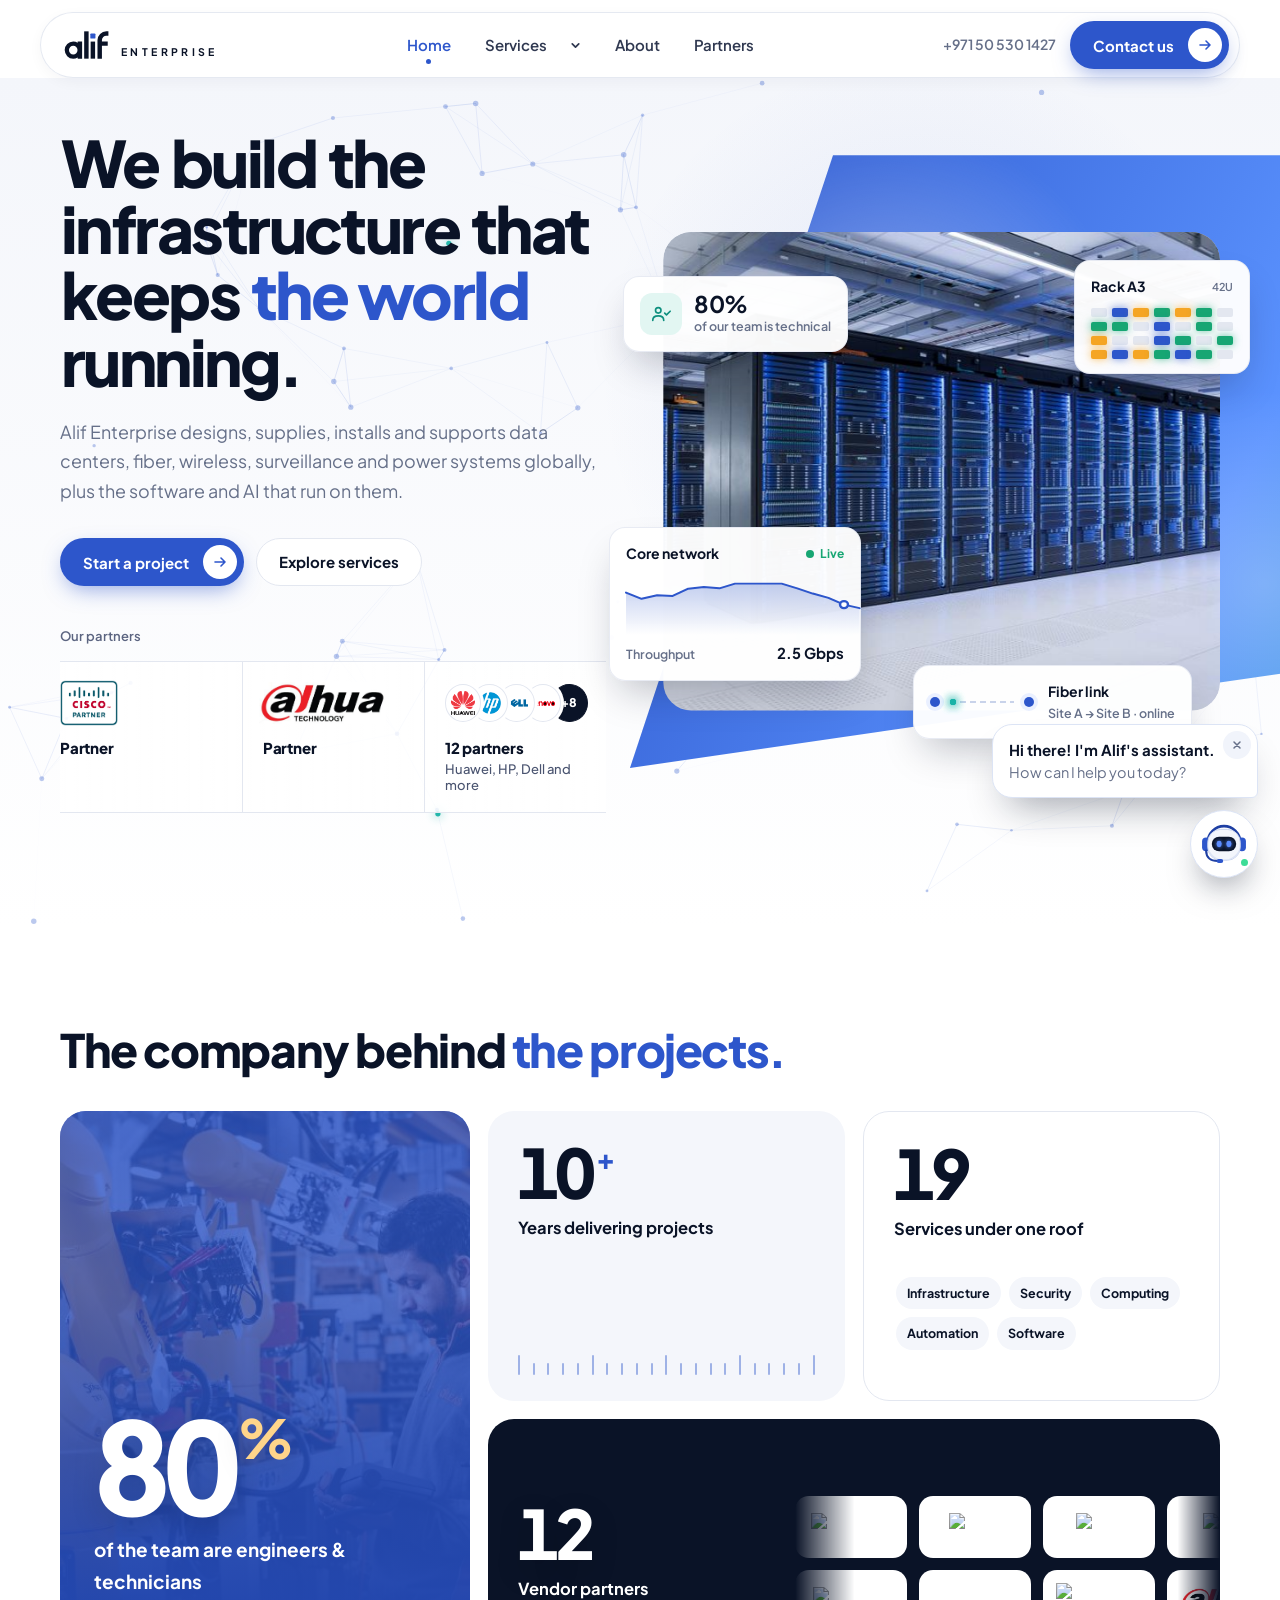
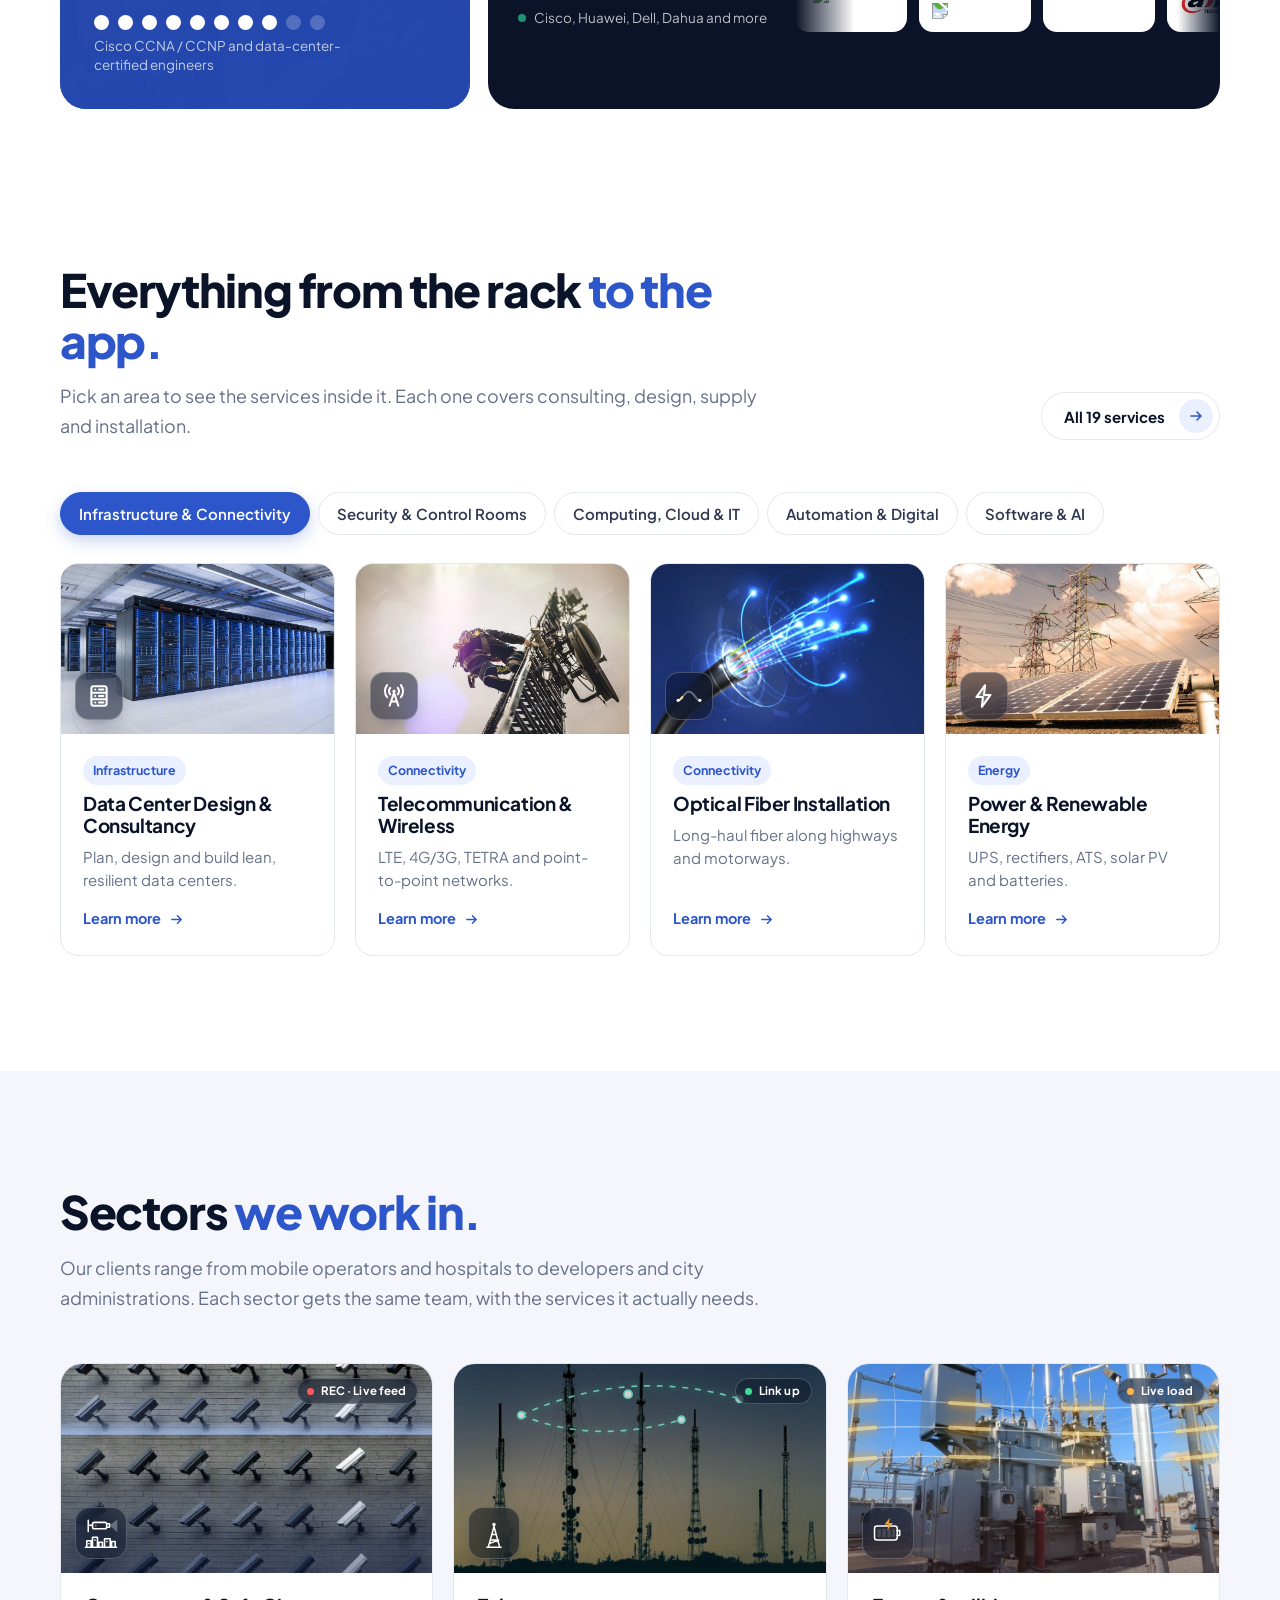
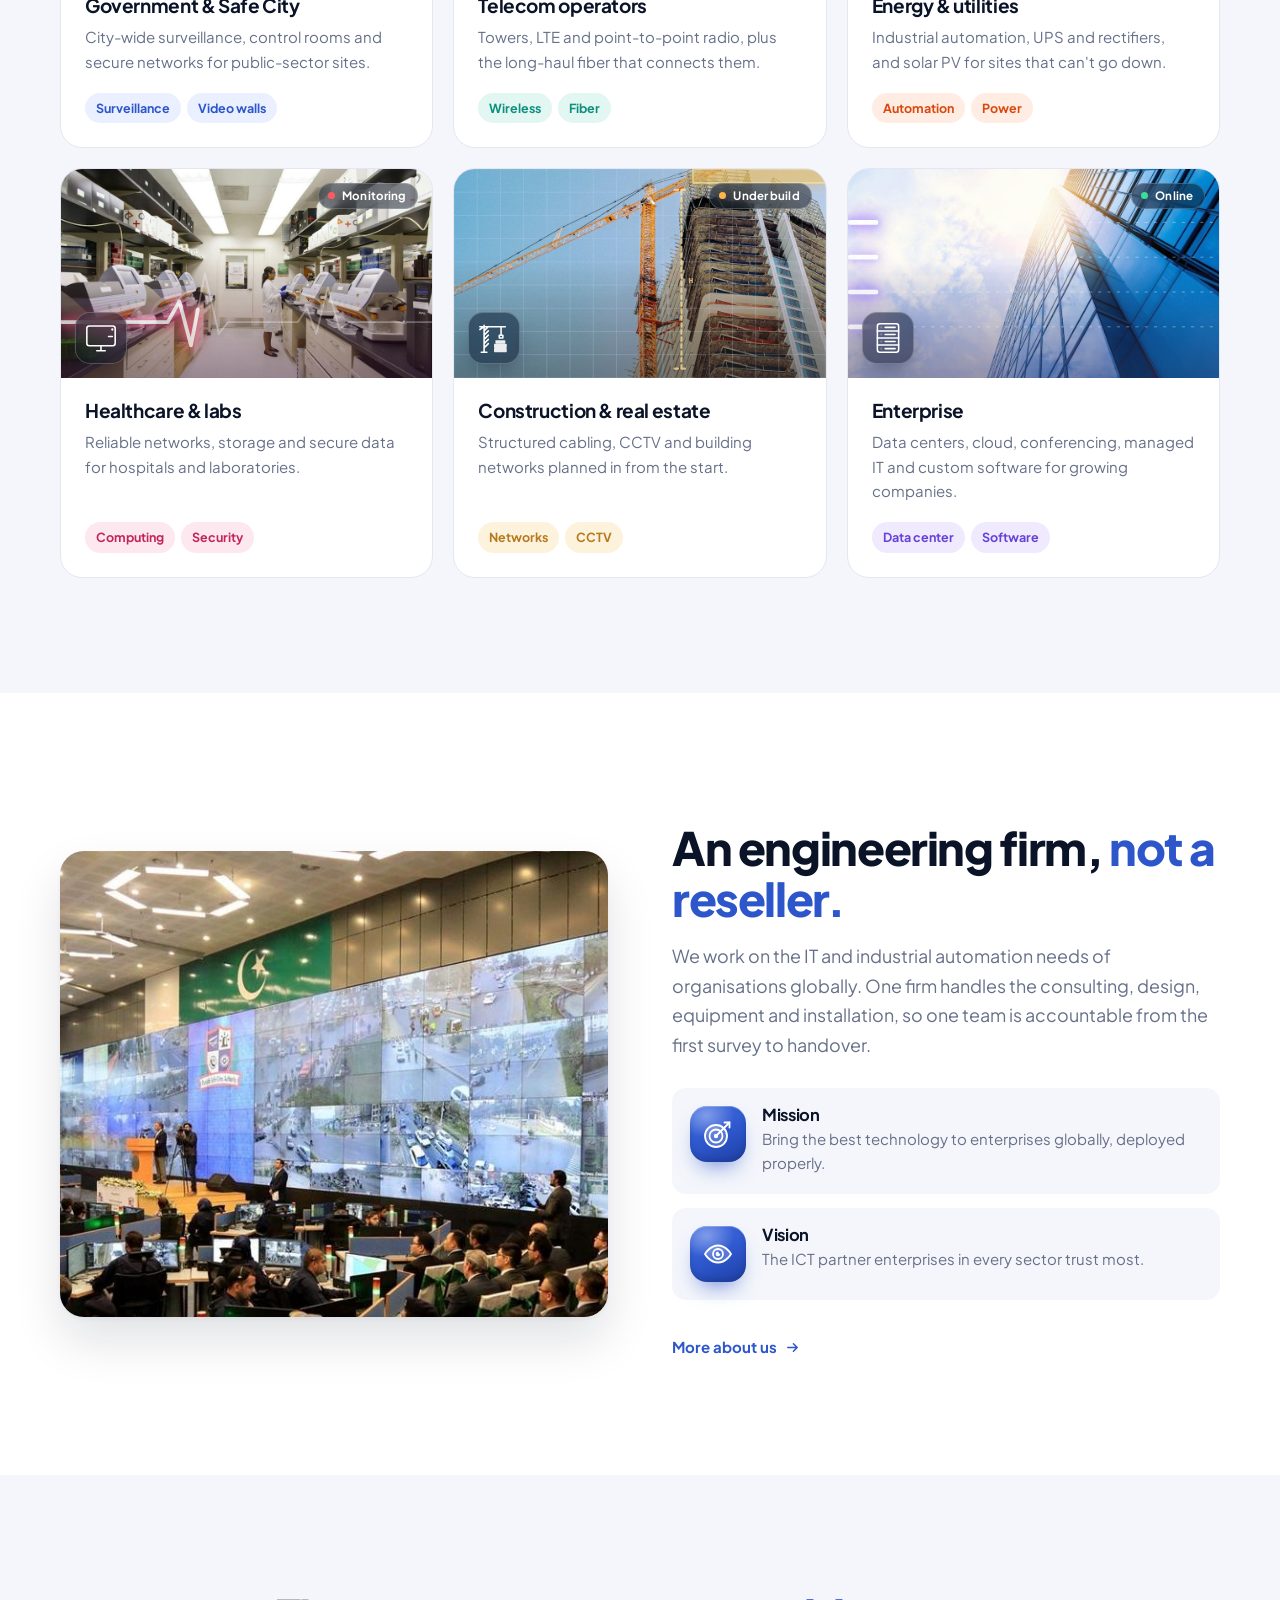
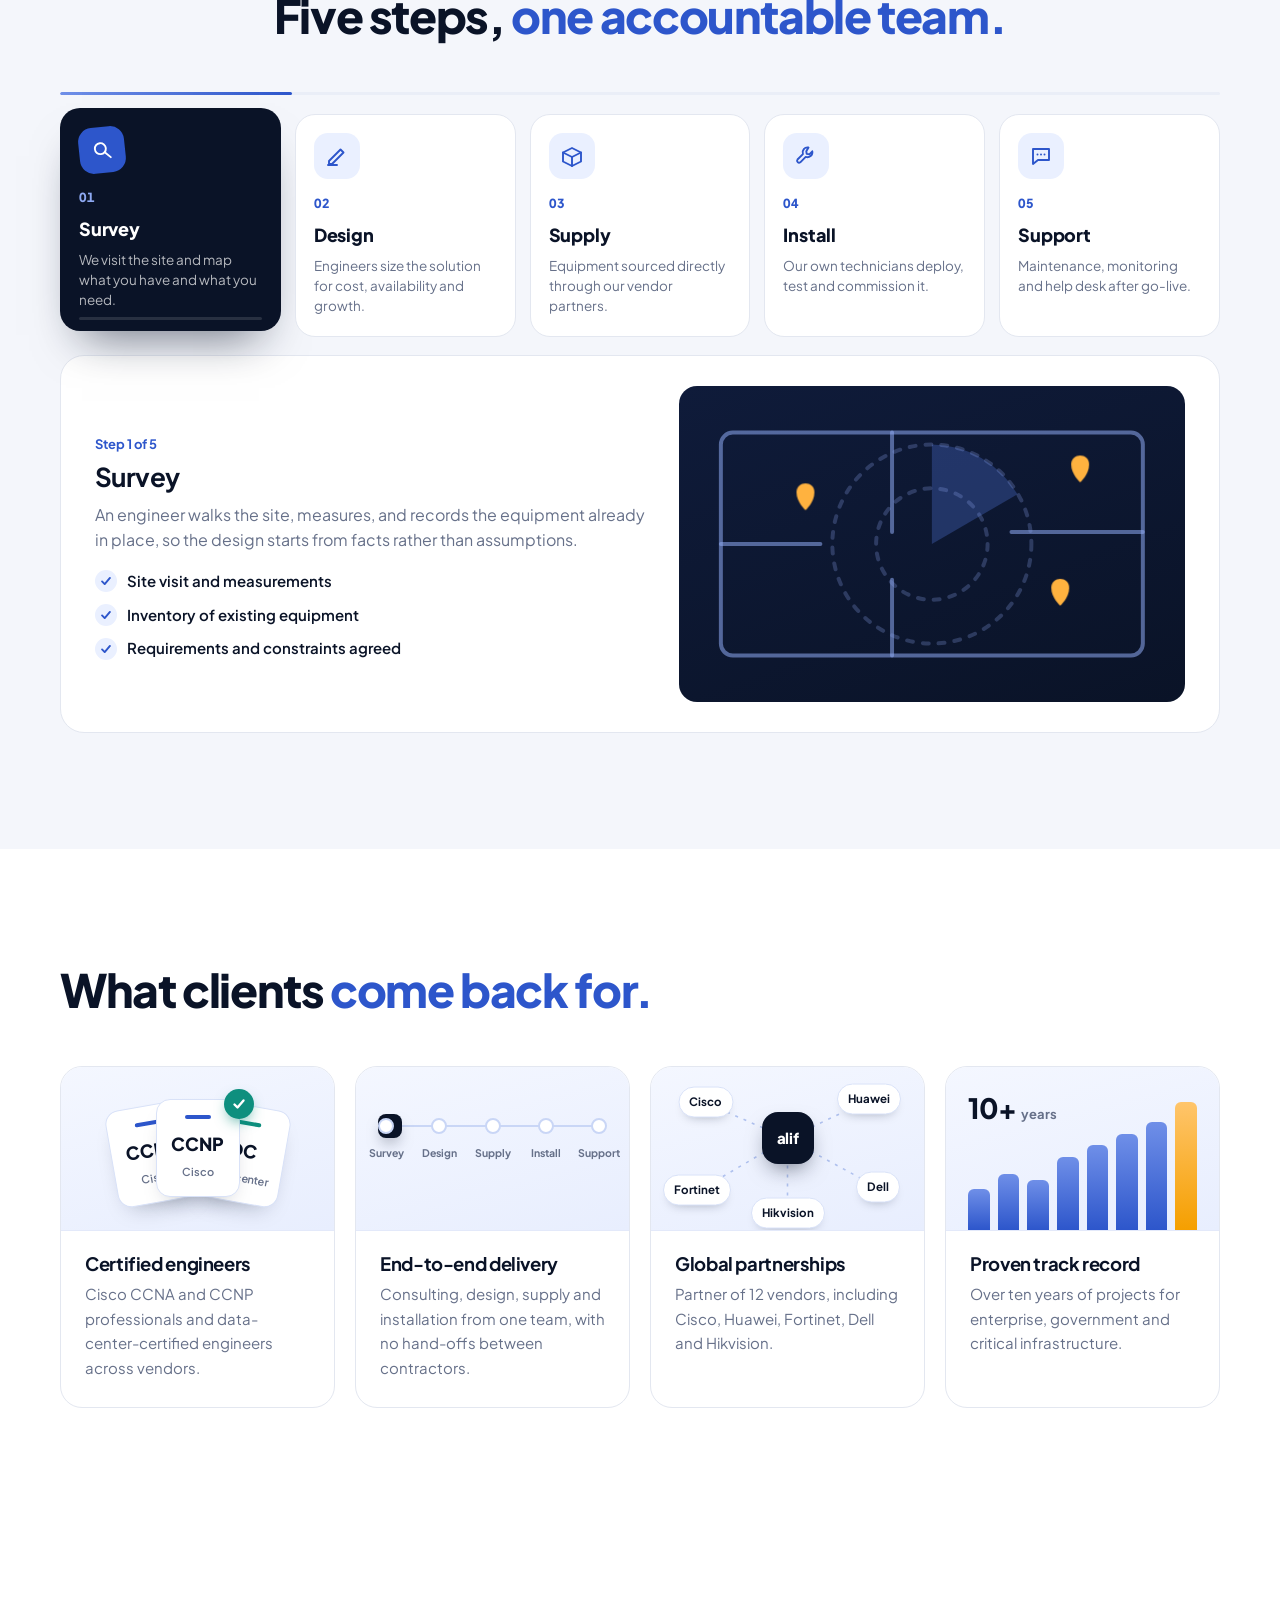
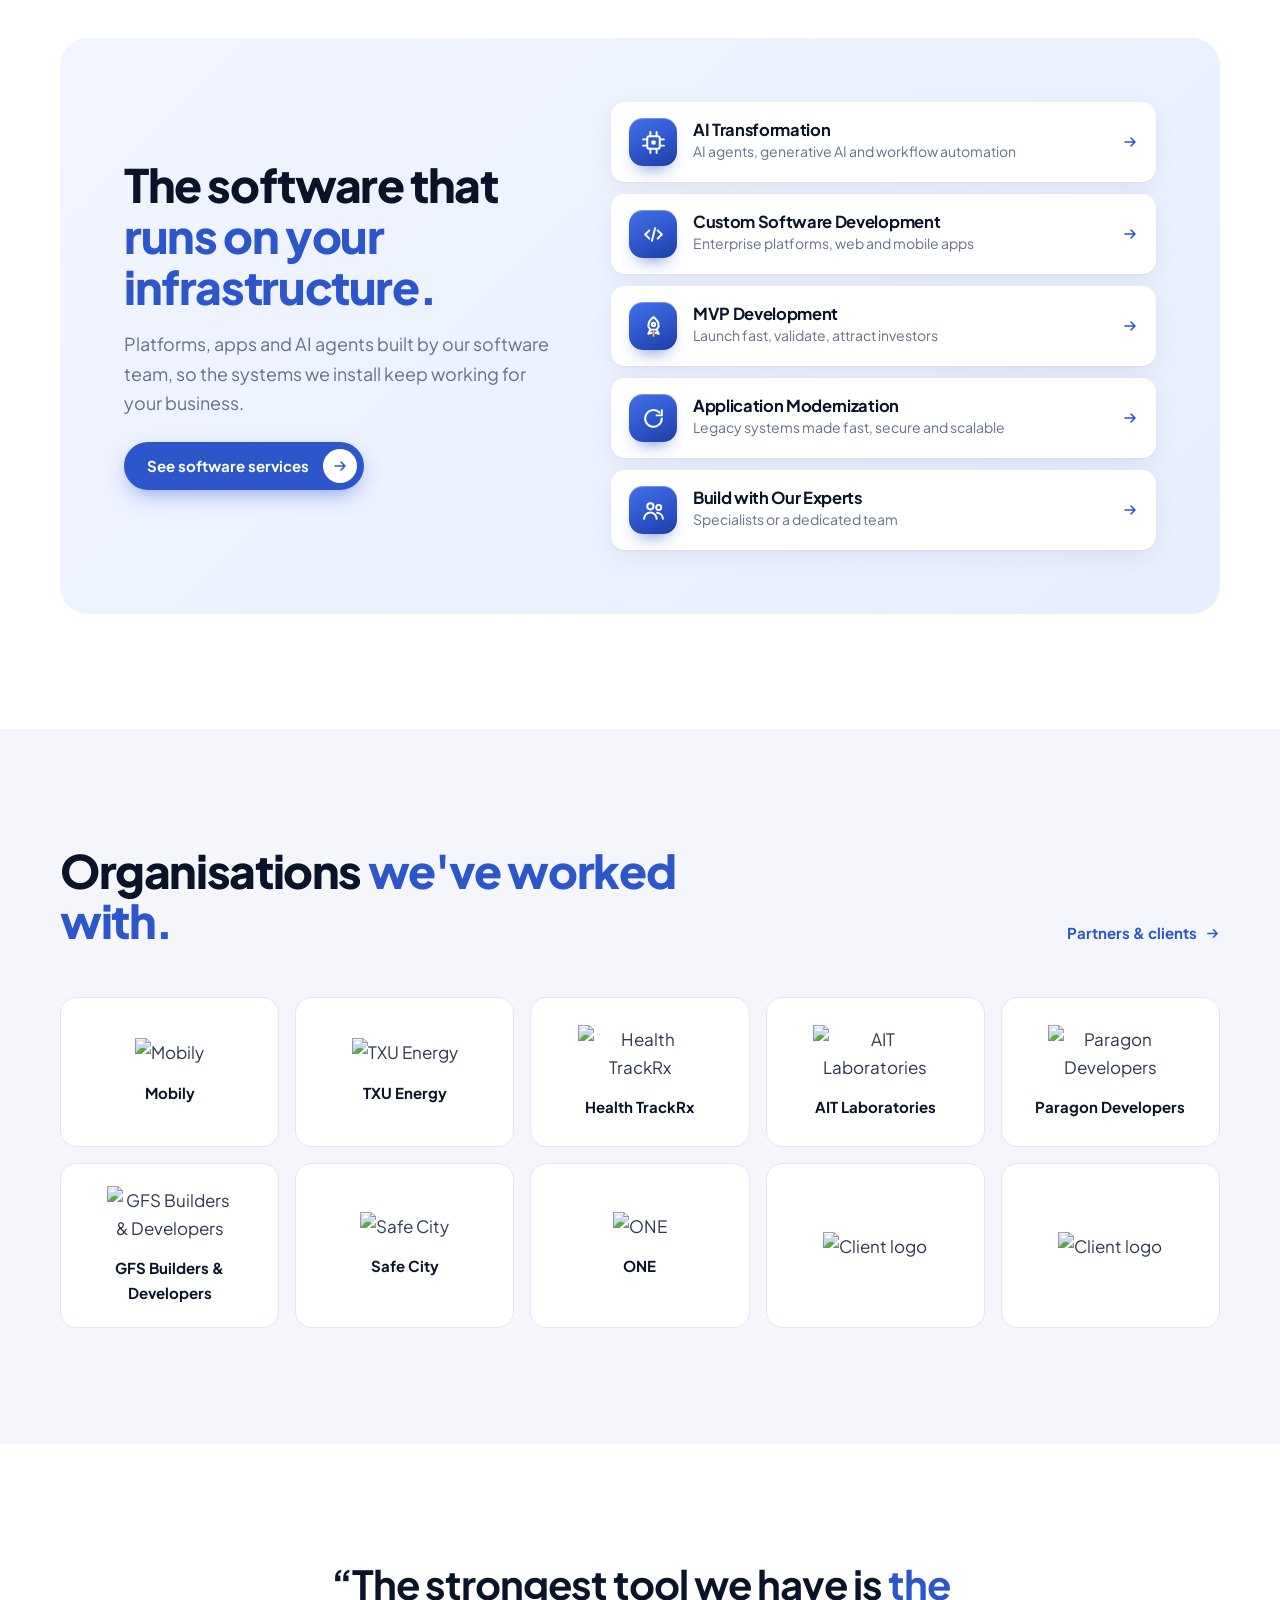
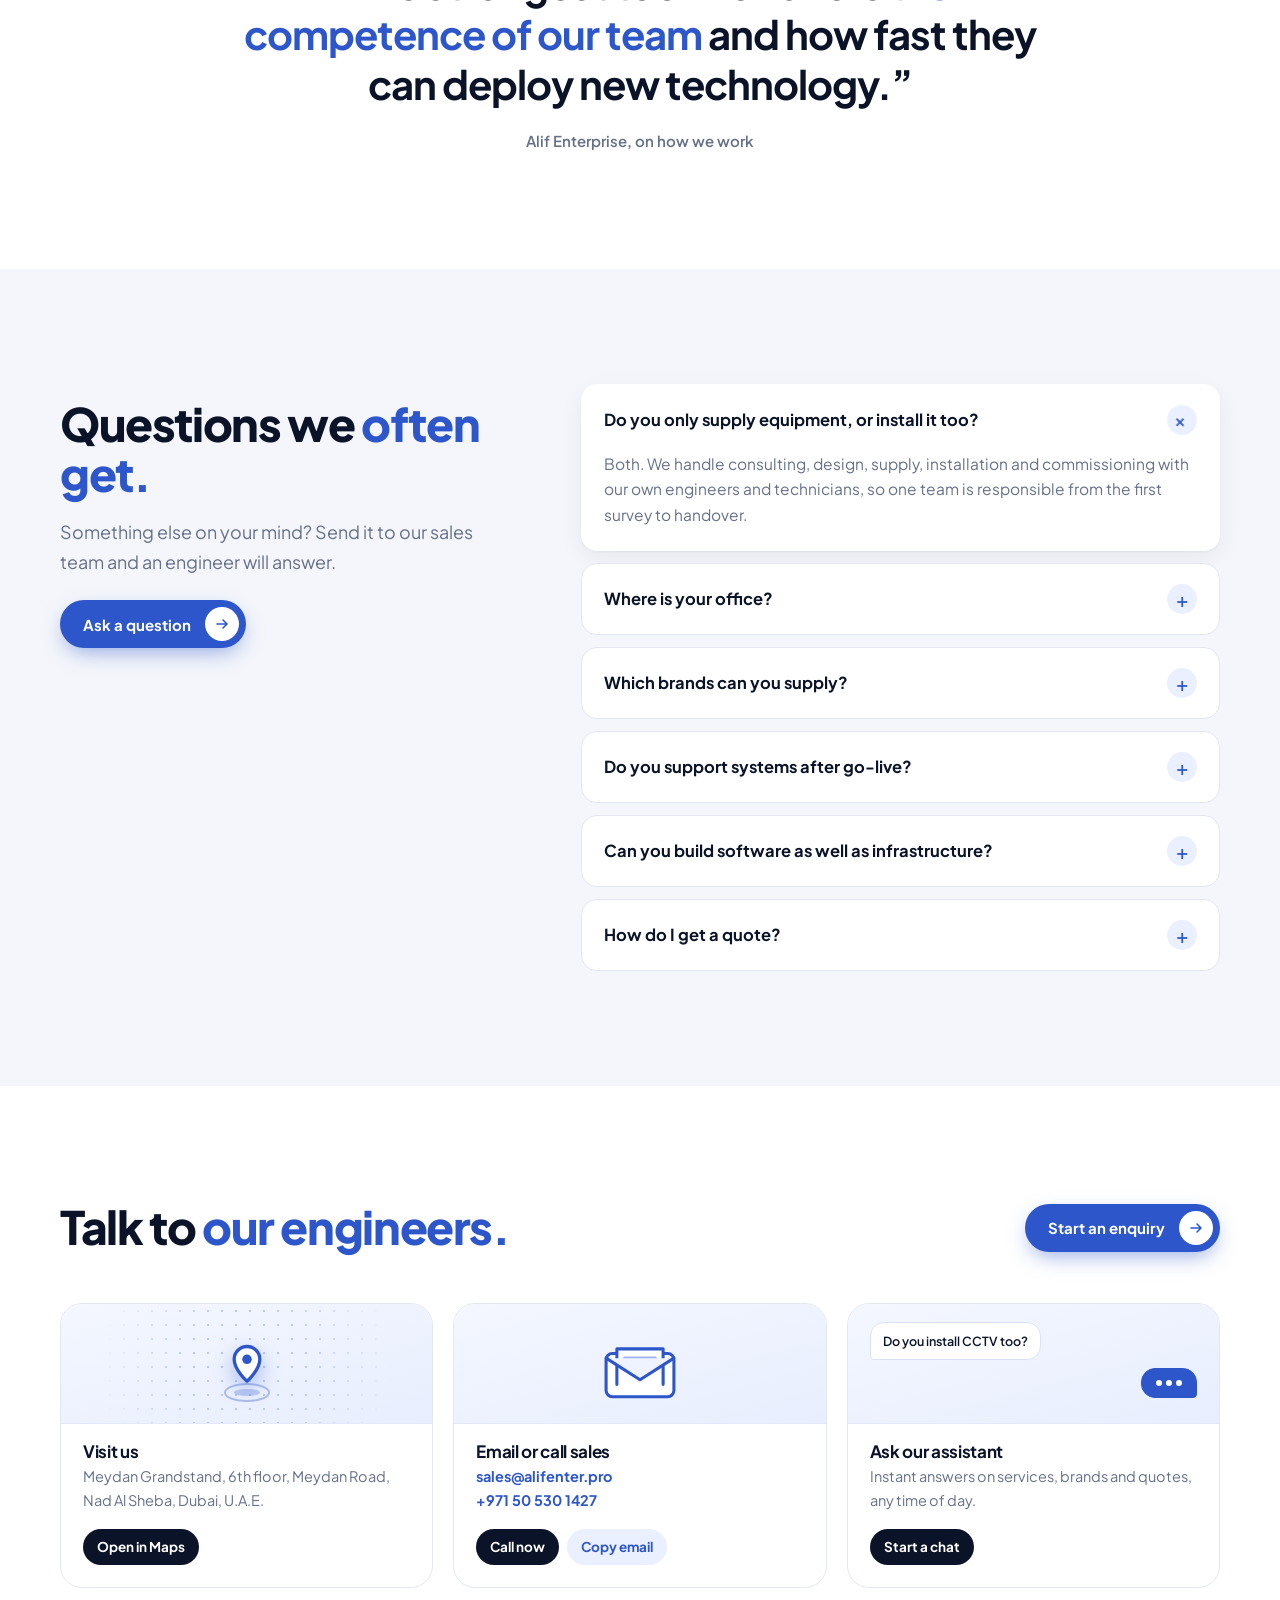
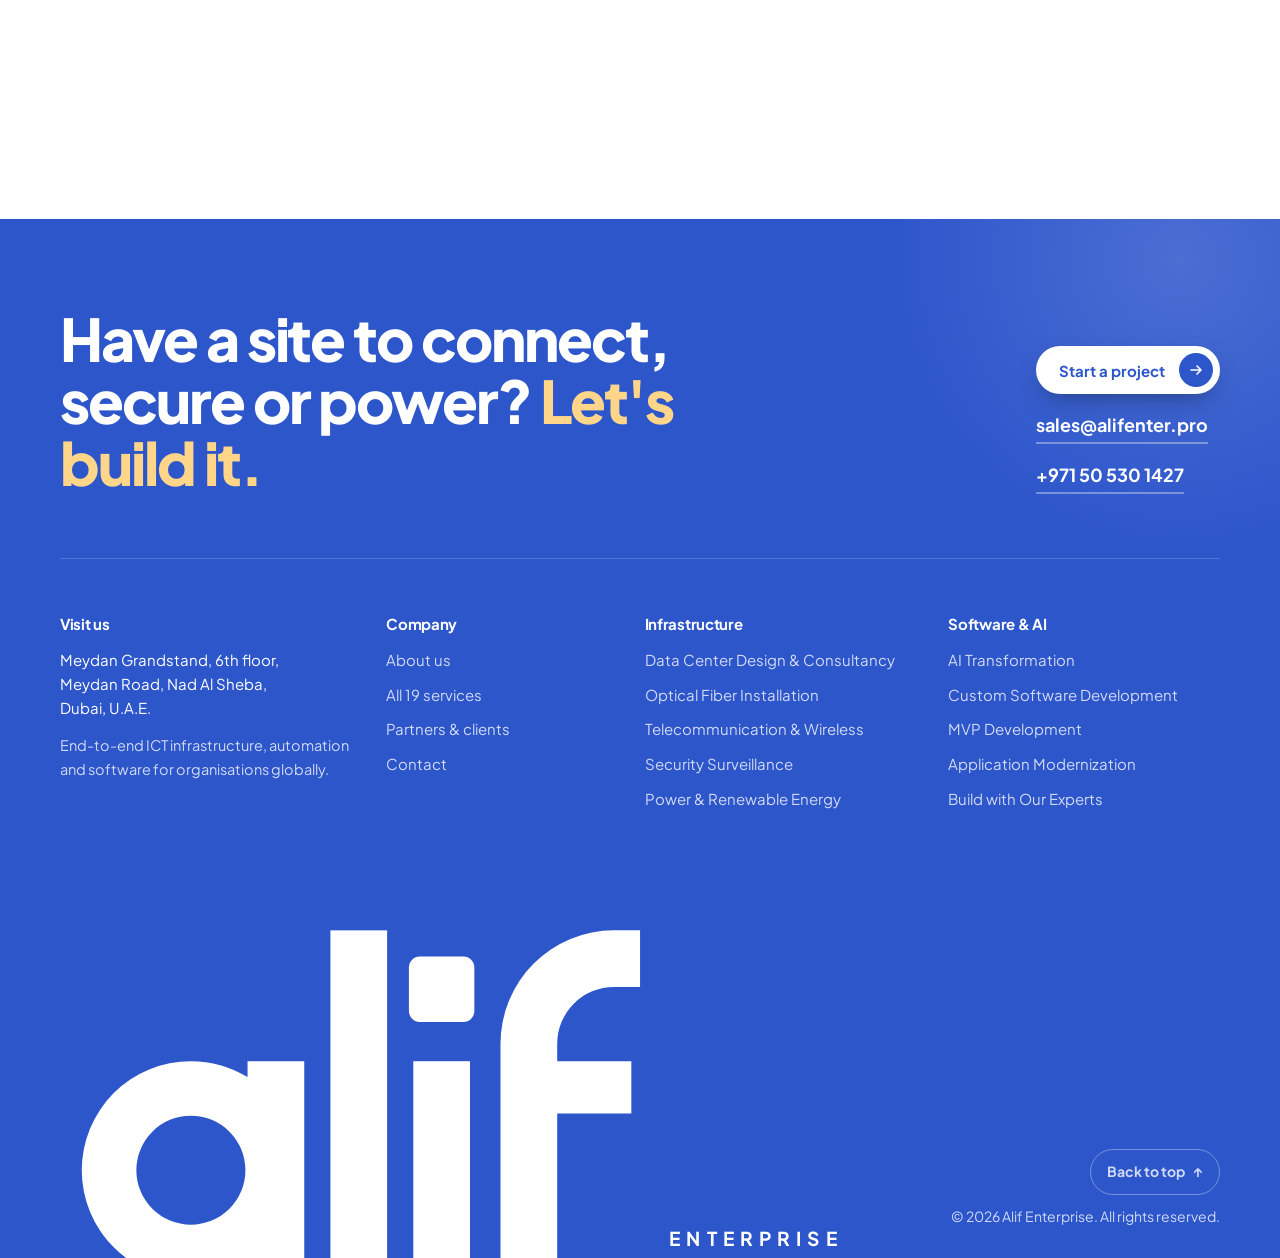
==== commit dd40b097: "Drop brand names under Cisco and Dahua logos Co-Authored-By: Claude Opus 5.5 <noreply@anthropic.com>" ====
--- a/index.html
+++ b/index.html
@@ -56,11 +56,11 @@
           <div class="proof-row">
             <a class="pf" href="about.html">
               <span class="pf-logo pf-cisco"><img src="assets/img/cisco-partner.png" alt="Cisco Partner"></span>
-              <span class="pf-t"><b>Partner</b><small>Cisco</small></span>
+              <span class="pf-t"><b>Partner</b></span>
             </a>
             <a class="pf" href="partners.html">
               <span class="pf-logo pf-dahua"><img src="assets/img/dahua-logo.png" alt="Dahua Technology"></span>
-              <span class="pf-t"><b>Partner</b><small>Dahua Technology</small></span>
+              <span class="pf-t"><b>Partner</b></span>
             </a>
             <a class="pf" href="partners.html">
               <span class="pf-logo pf-stack"><span class="av" style="--k:0"><img src="[data-uri]" alt="Huawei"></span><span class="av" style="--k:1"><img src="[data-uri]" alt="HP"></span><span class="av" style="--k:2"><img src="[data-uri]" alt="Dell"></span><span class="av" style="--k:3"><img src="[data-uri]" alt="Lenovo"></span><span class="av more">+8</span></span>
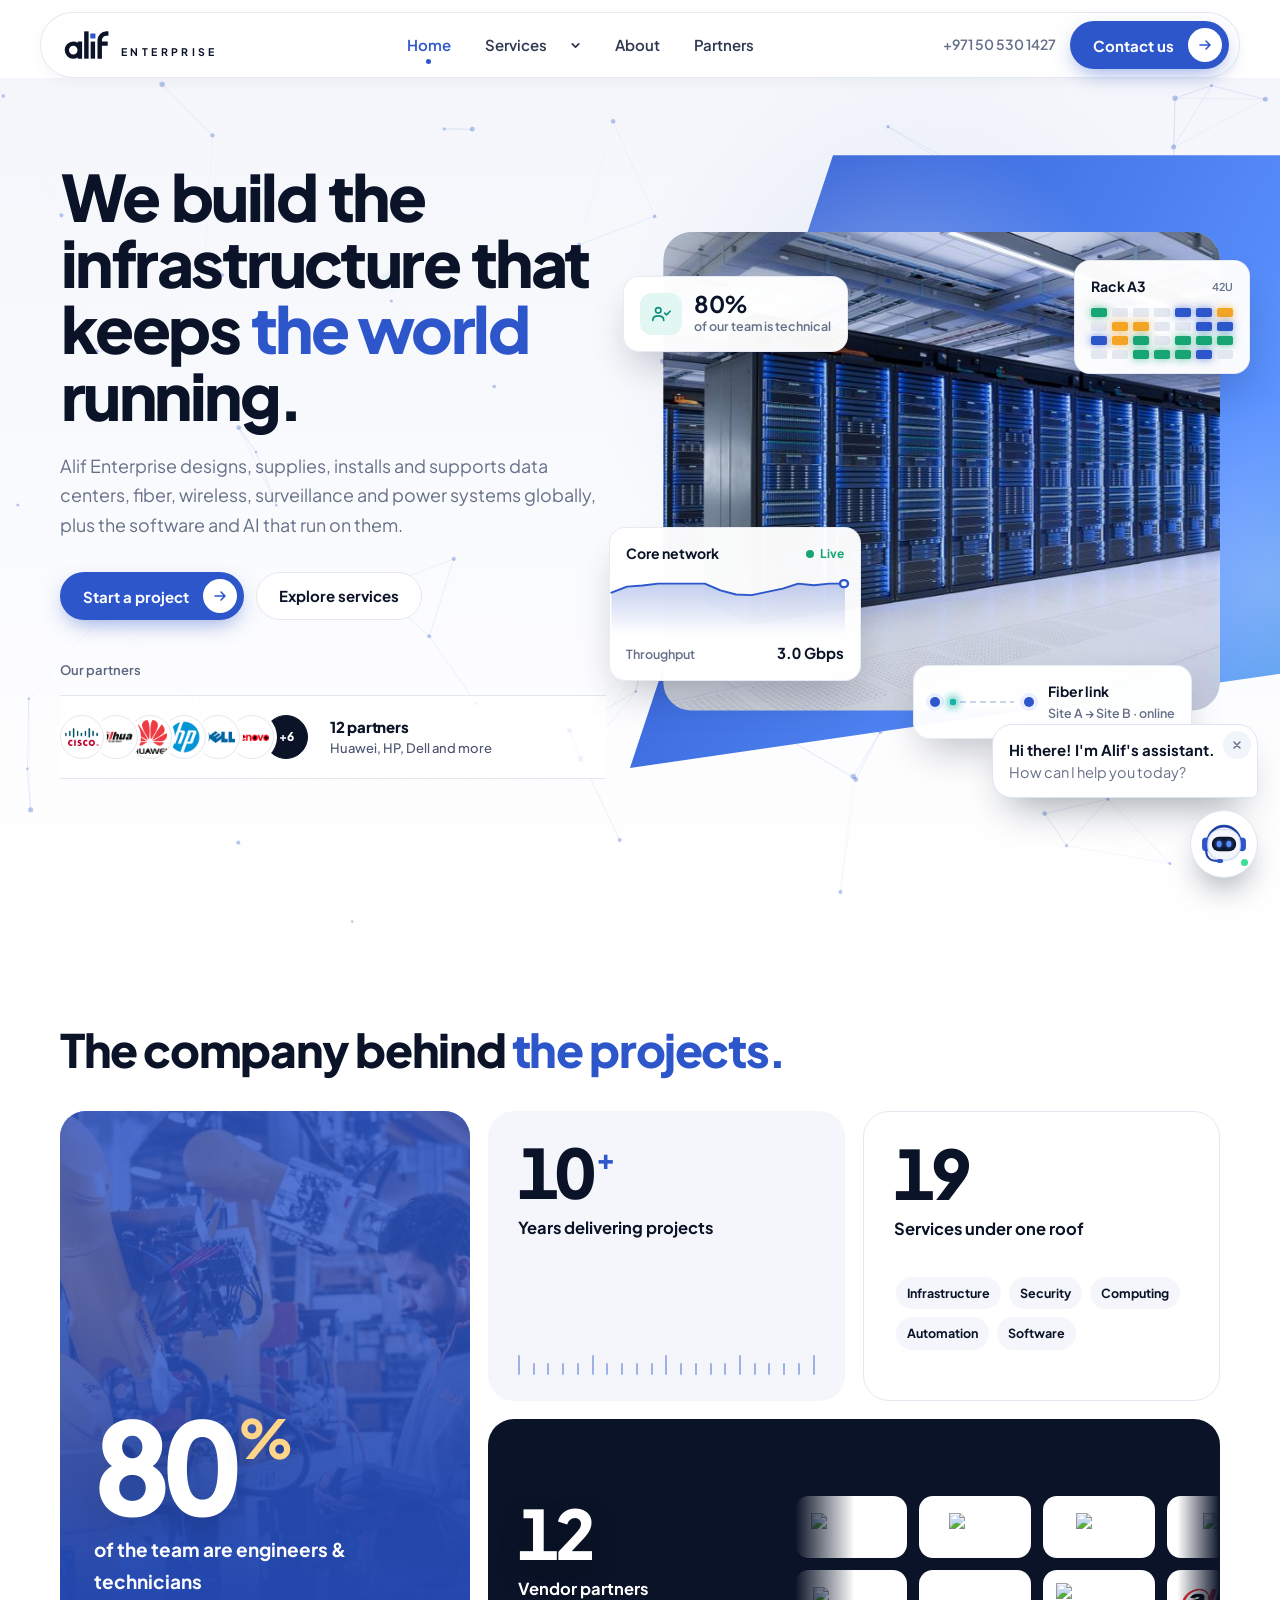
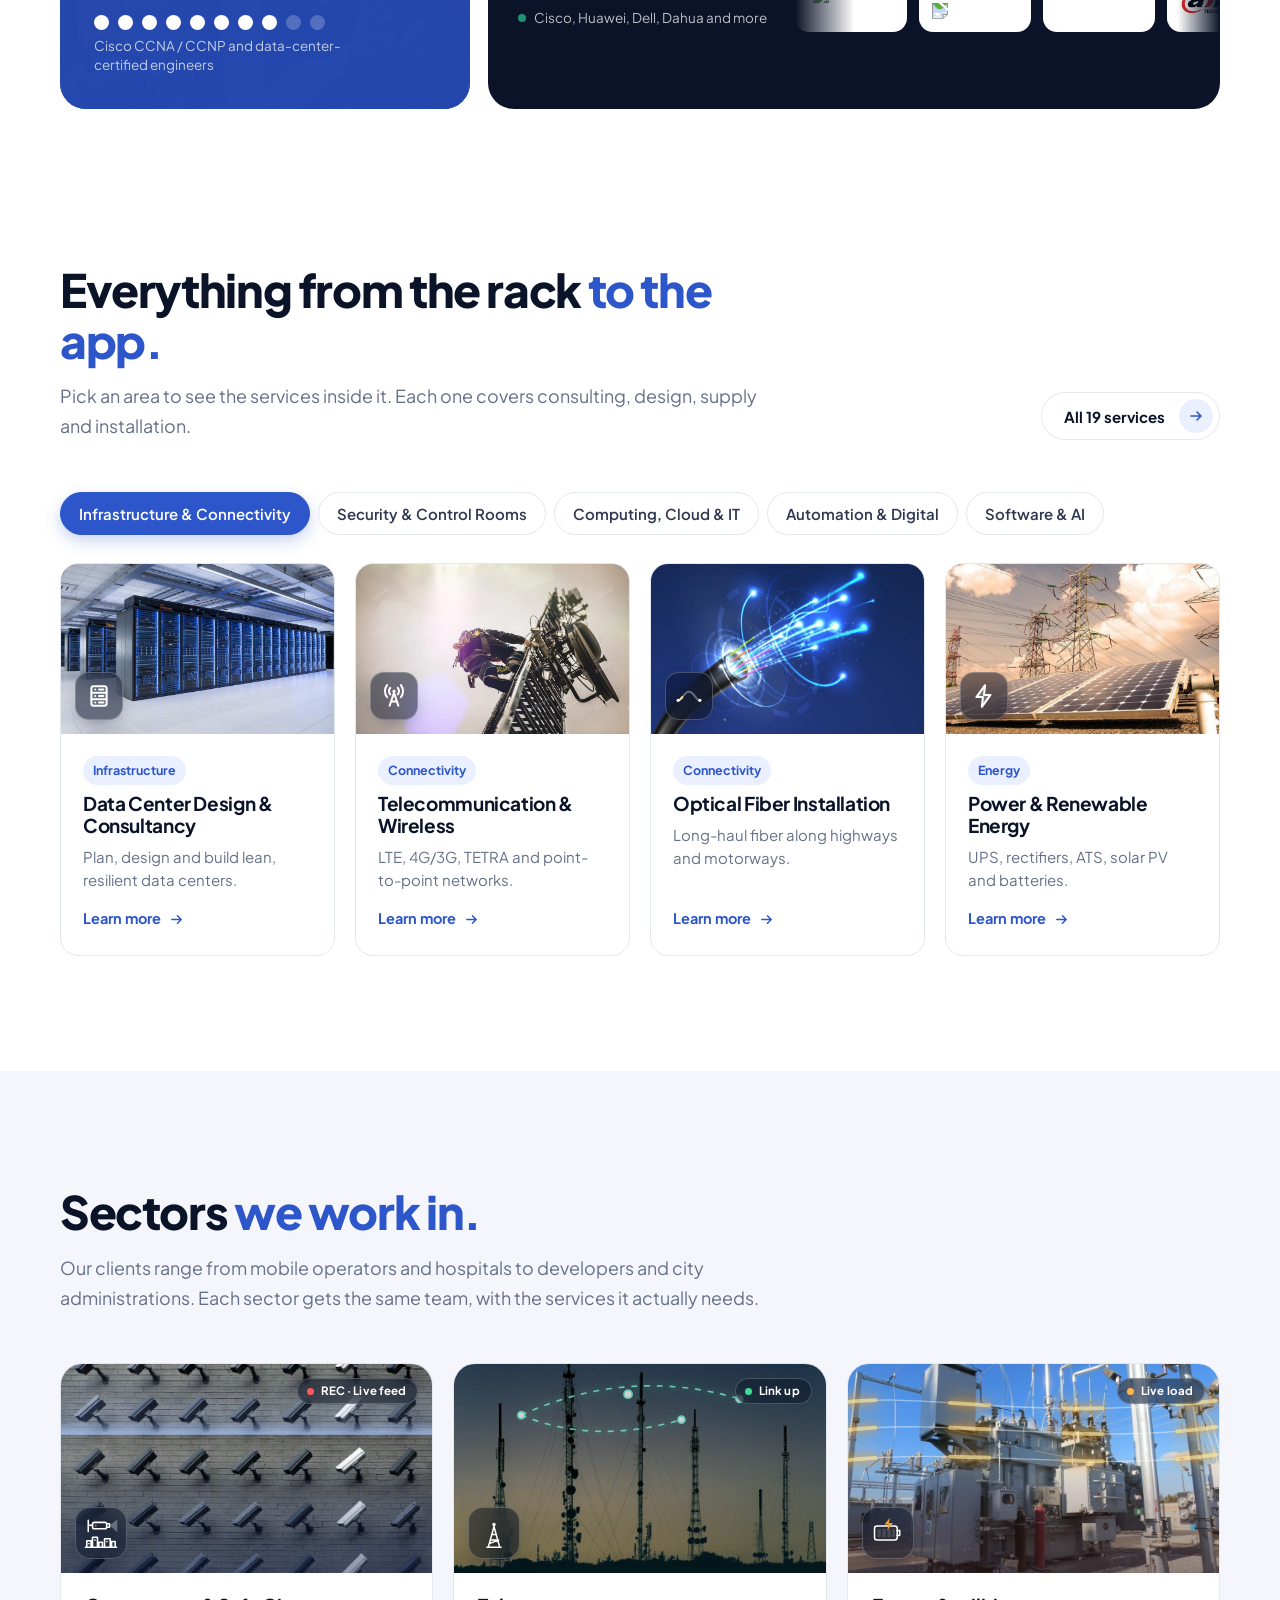
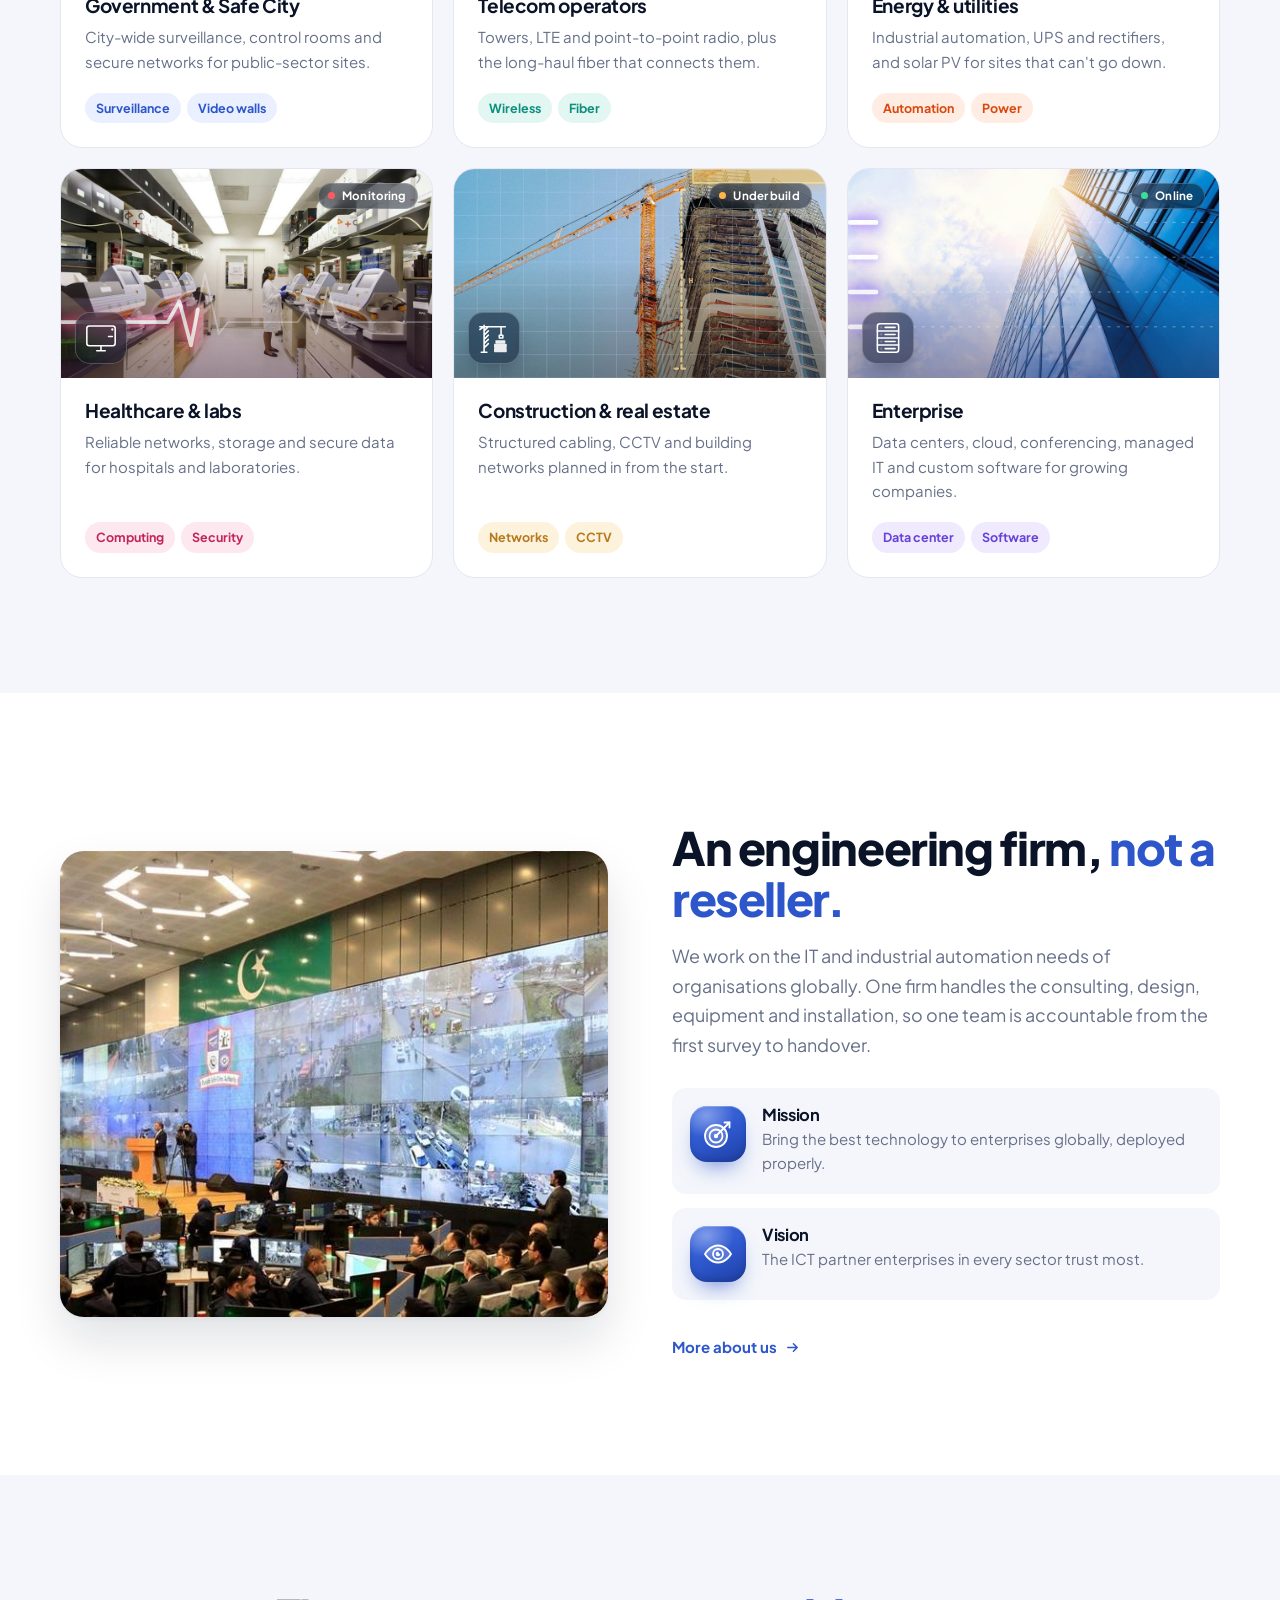
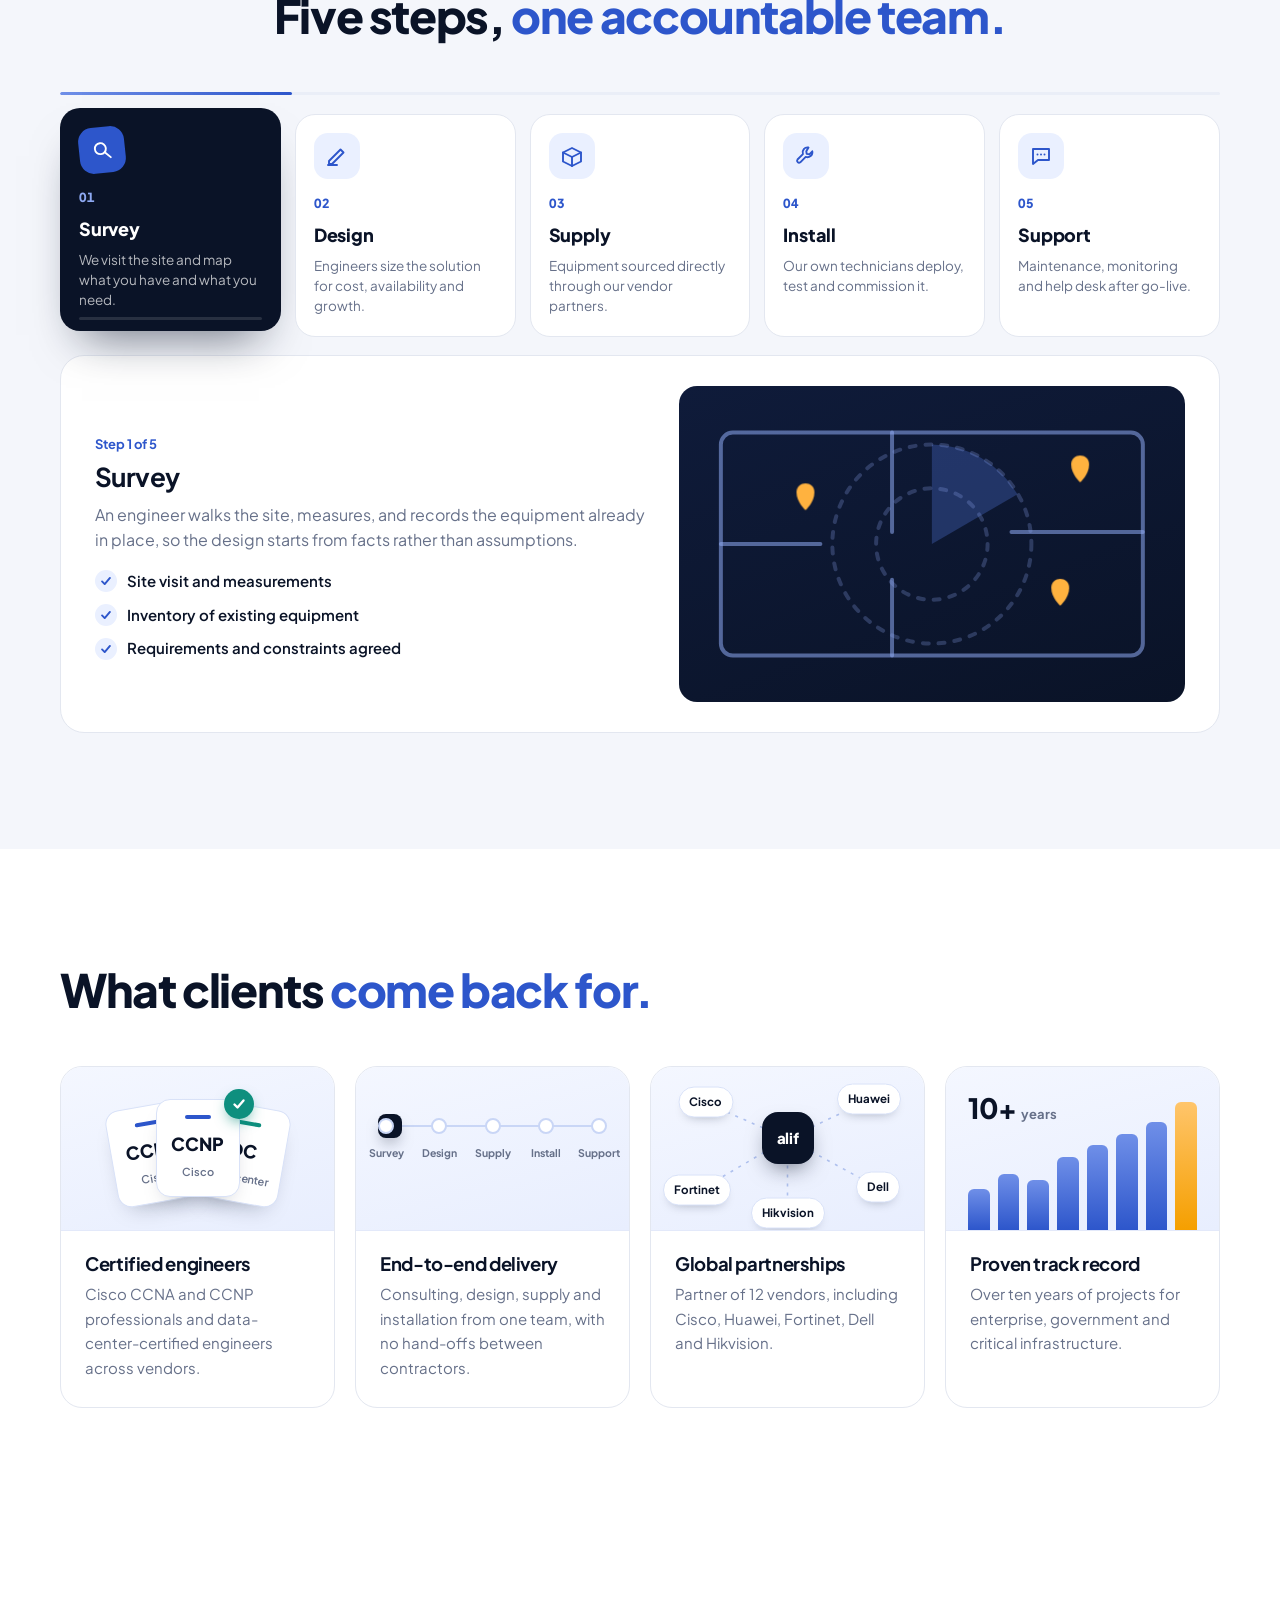
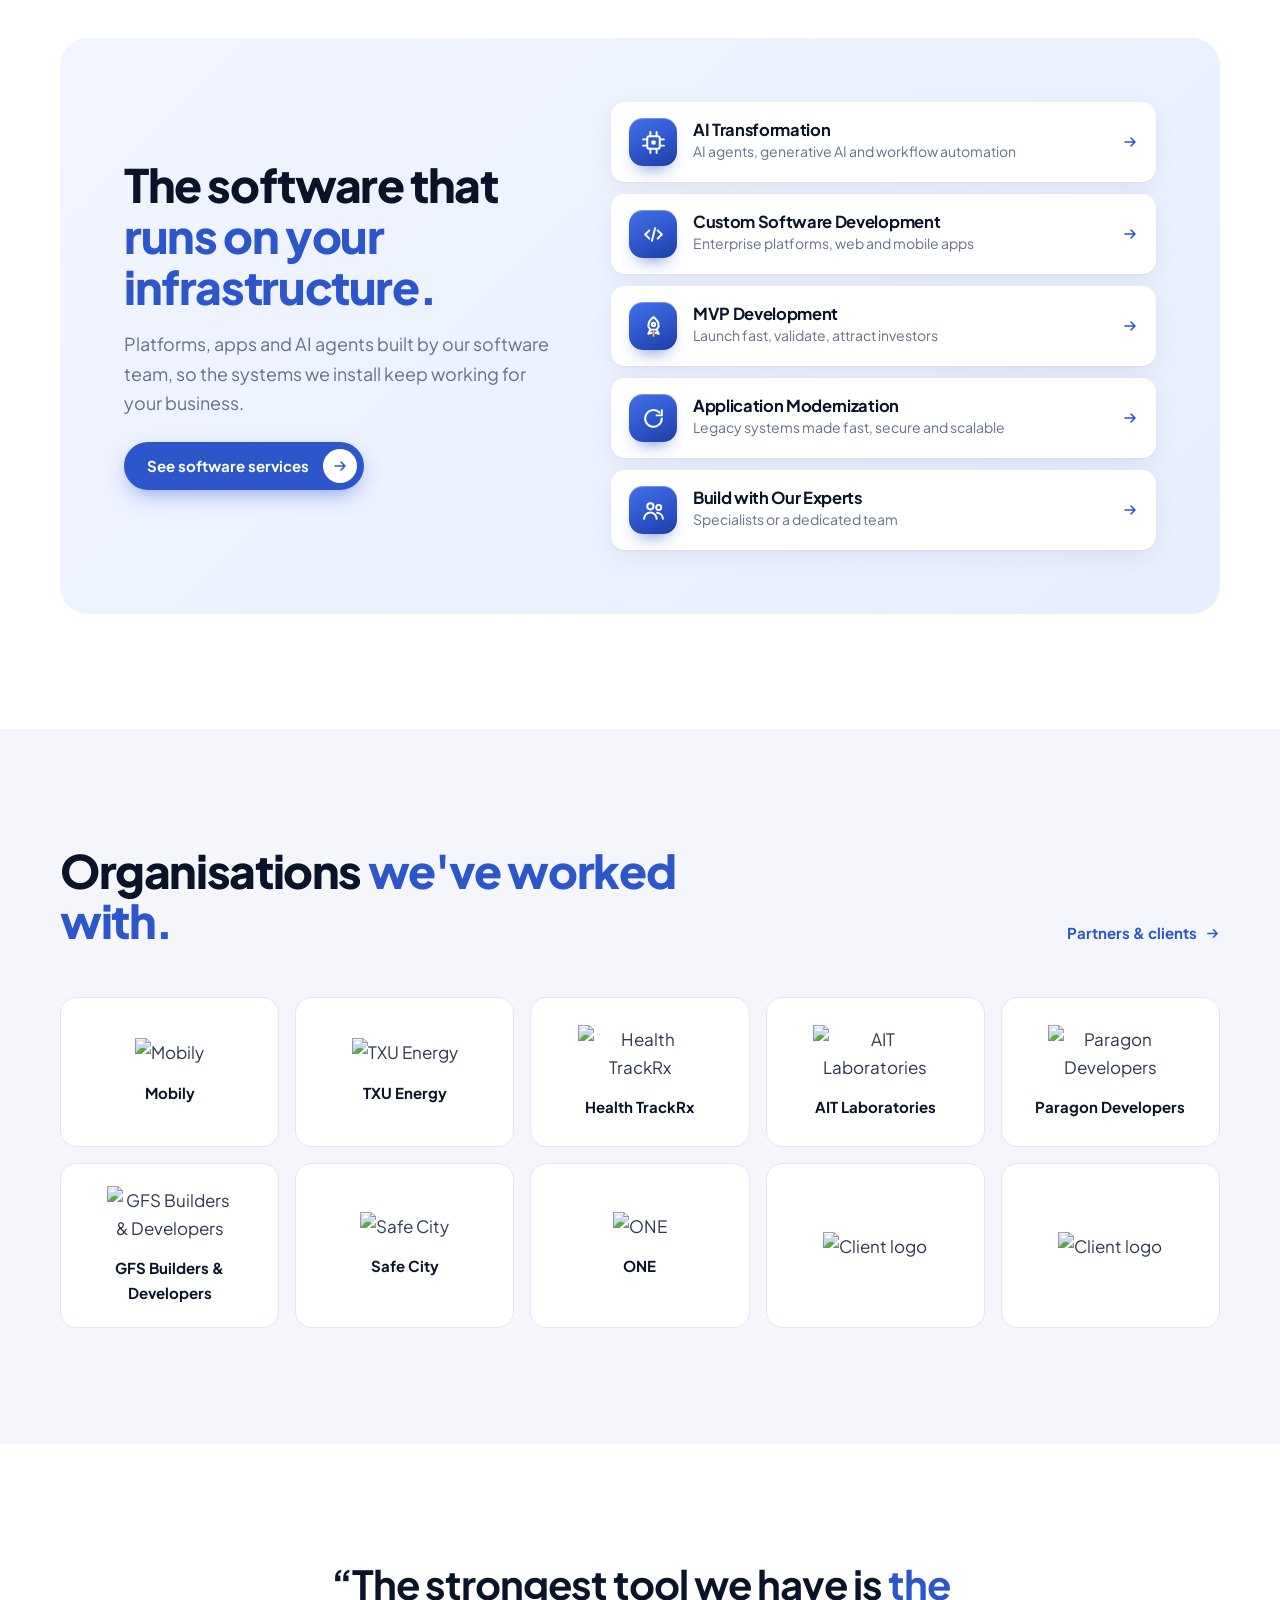
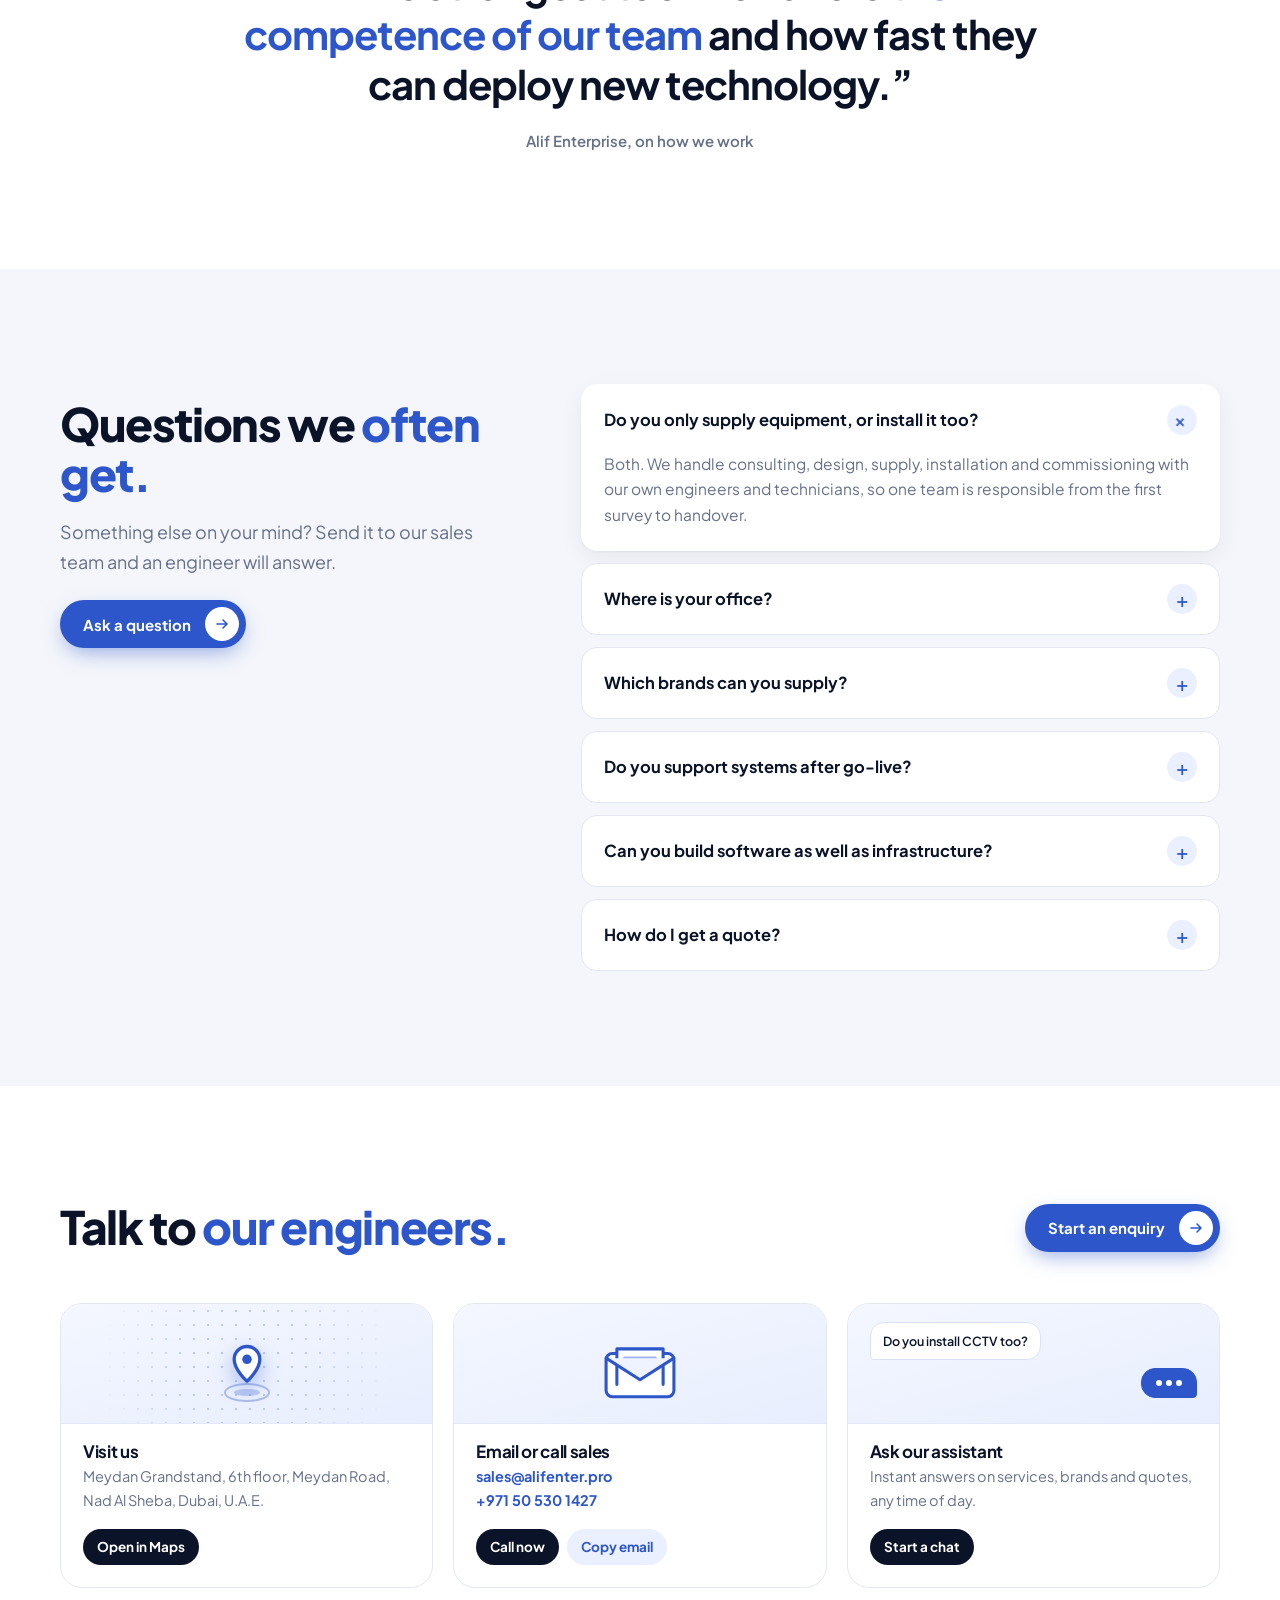
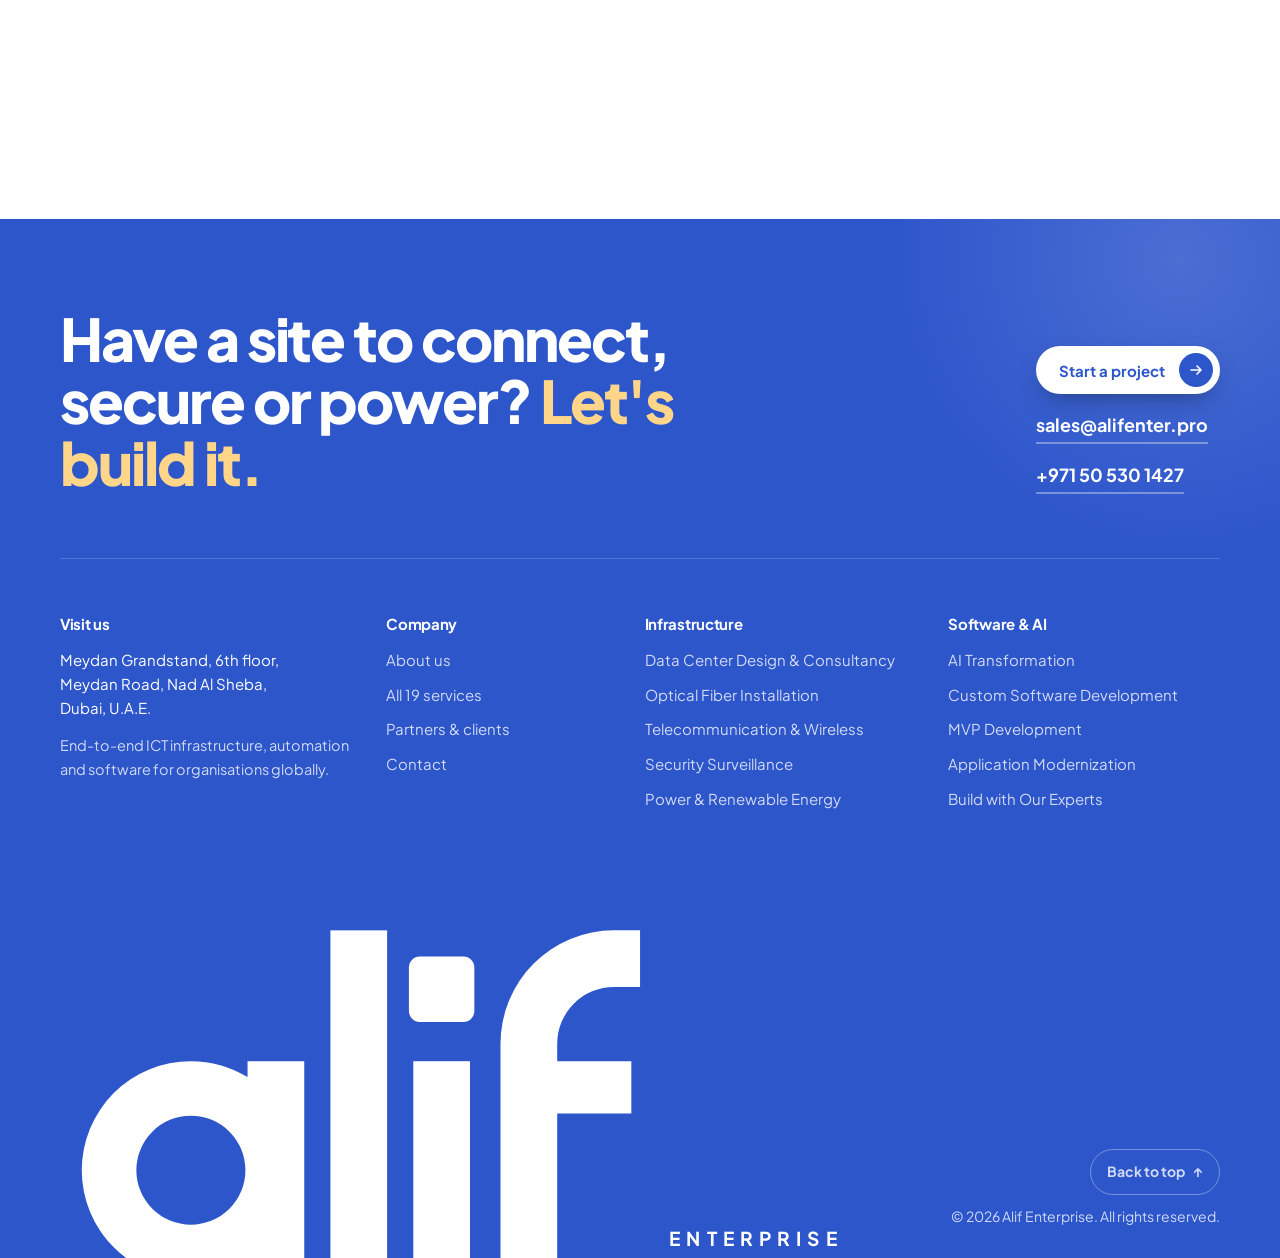
==== commit f31b7e02: "Fold Cisco and a)hua logos into the 12 partners card Co-Authored-By: Claude Opus 5.5 <noreply@anthro" ====
--- a/index.html
+++ b/index.html
@@ -53,17 +53,9 @@
         </div>
         <div class="proof" data-hx style="--d:1.2s">
           <p class="proof-k">Our partners</p>
-          <div class="proof-row">
-            <a class="pf" href="about.html">
-              <span class="pf-logo pf-cisco"><img src="assets/img/cisco-partner.png" alt="Cisco Partner"></span>
-              <span class="pf-t"><b>Partner</b></span>
-            </a>
+          <div class="proof-row solo">
             <a class="pf" href="partners.html">
-              <span class="pf-logo pf-dahua"><img src="assets/img/dahua-logo.png" alt="Dahua Technology"></span>
-              <span class="pf-t"><b>Partner</b></span>
-            </a>
-            <a class="pf" href="partners.html">
-              <span class="pf-logo pf-stack"><span class="av" style="--k:0"><img src="[data-uri]" alt="Huawei"></span><span class="av" style="--k:1"><img src="[data-uri]" alt="HP"></span><span class="av" style="--k:2"><img src="[data-uri]" alt="Dell"></span><span class="av" style="--k:3"><img src="[data-uri]" alt="Lenovo"></span><span class="av more">+8</span></span>
+              <span class="pf-logo pf-stack"><span class="av" style="--k:0"><img src="assets/img/cisco-mark.png" alt="Cisco"></span><span class="av" style="--k:1"><img src="assets/img/dahua-logo.png" alt="Dahua Technology"></span><span class="av" style="--k:2"><img src="[data-uri]" alt="Huawei"></span><span class="av" style="--k:3"><img src="[data-uri]" alt="HP"></span><span class="av" style="--k:4"><img src="[data-uri]" alt="Dell"></span><span class="av" style="--k:5"><img src="[data-uri]" alt="Lenovo"></span><span class="av more">+6</span></span>
               <span class="pf-t"><b>12 partners</b><small>Huawei, HP, Dell and more</small></span>
             </a>
           </div>
--- a/assets/site.css
+++ b/assets/site.css
@@ -1503,3 +1503,12 @@
 .ft-base .ft-meta a:hover { color: #fff; }
 .ft-base .to-top { color: #fff; border-color: rgba(255,255,255,.35); }
 .ft-base .to-top:hover { background: #fff; color: var(--ink); border-color: #fff; }
+
+/* "Our partners": one card, every partner logo in a single row */
+.proof-row.solo { grid-template-columns: 1fr; }
+.proof-row.solo .pf { flex-direction: row; align-items: center; gap: 22px; padding: 18px 0; }
+.proof-row.solo .pf-logo { width: auto; }
+.proof-row.solo .av { width: 44px; height: 44px; }
+.proof-row.solo .av:first-child { margin-left: 0; }
+@media (max-width: 640px) { .proof-row.solo .pf { flex-direction: column; align-items: flex-start; gap: 12px; } .proof-row.solo .av { width: 38px; height: 38px; } }
+.proof-row.solo .av img { width: 80%; height: 80%; }
